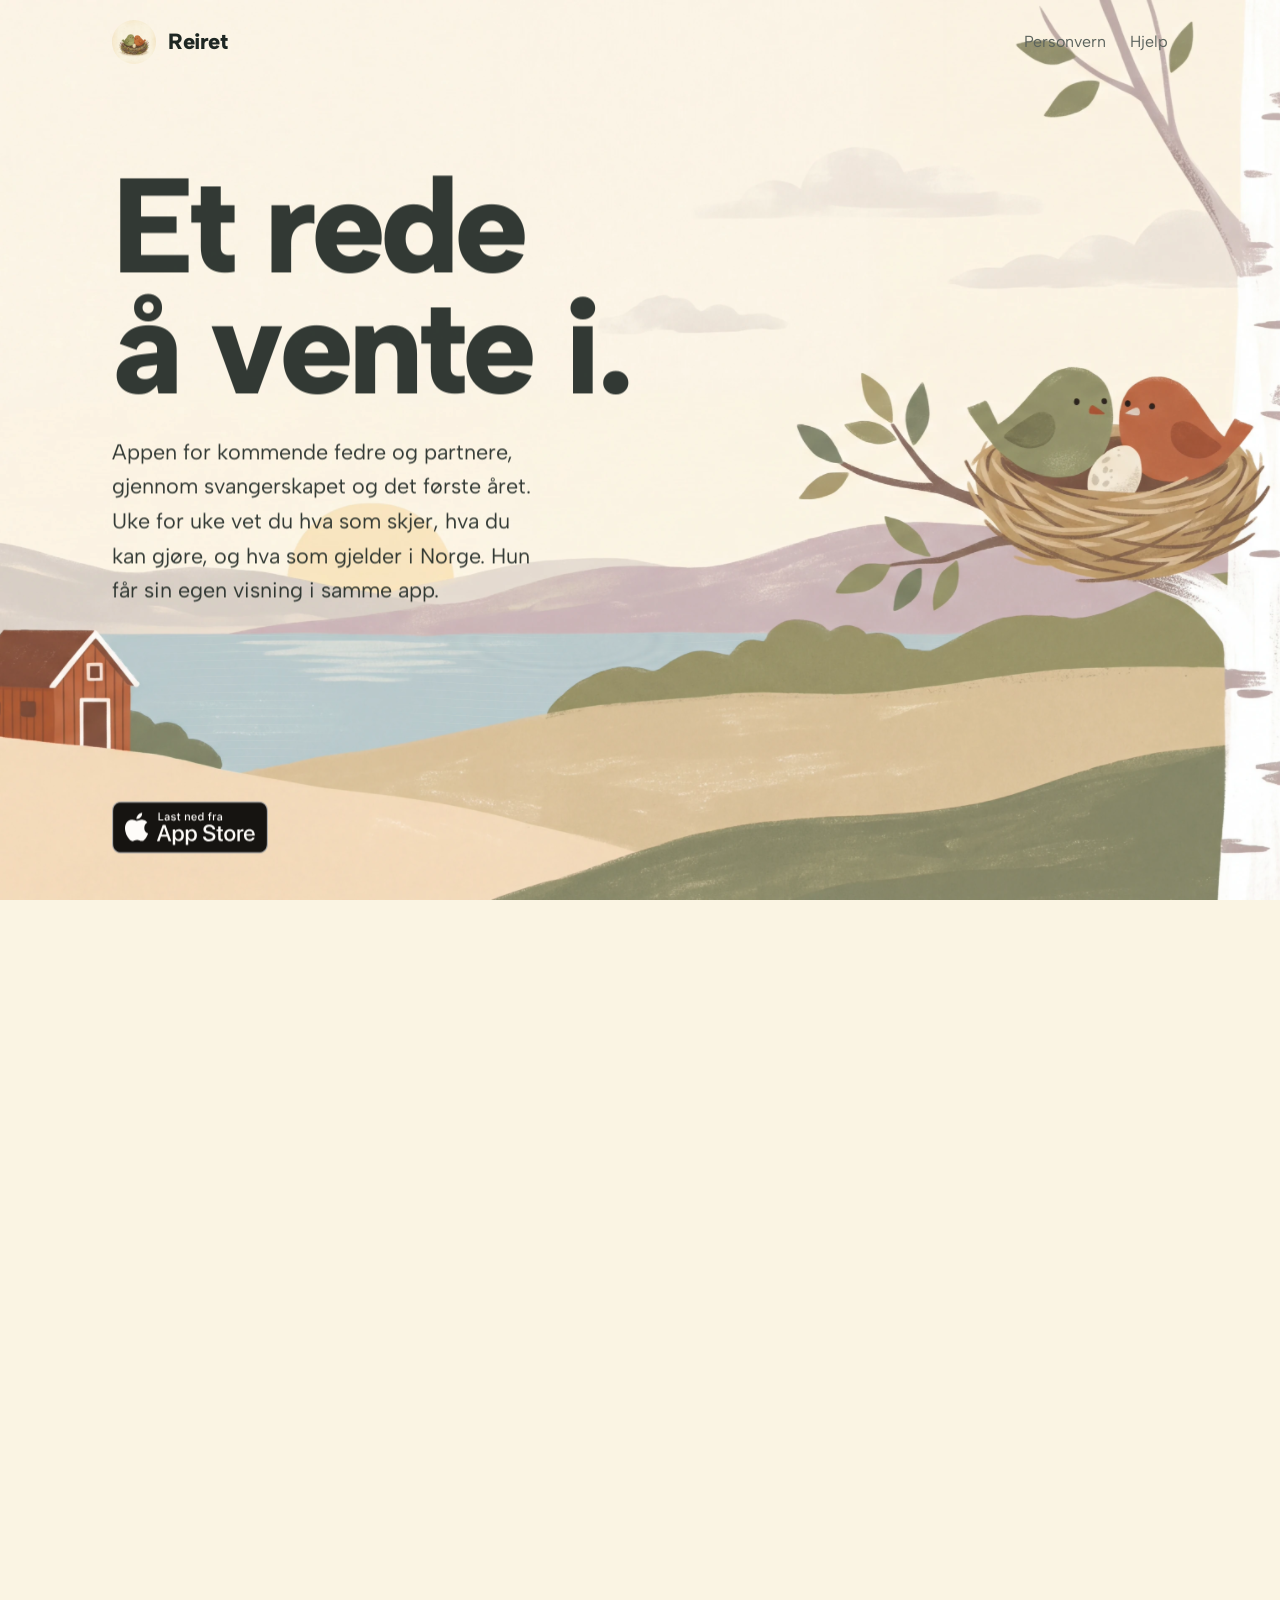
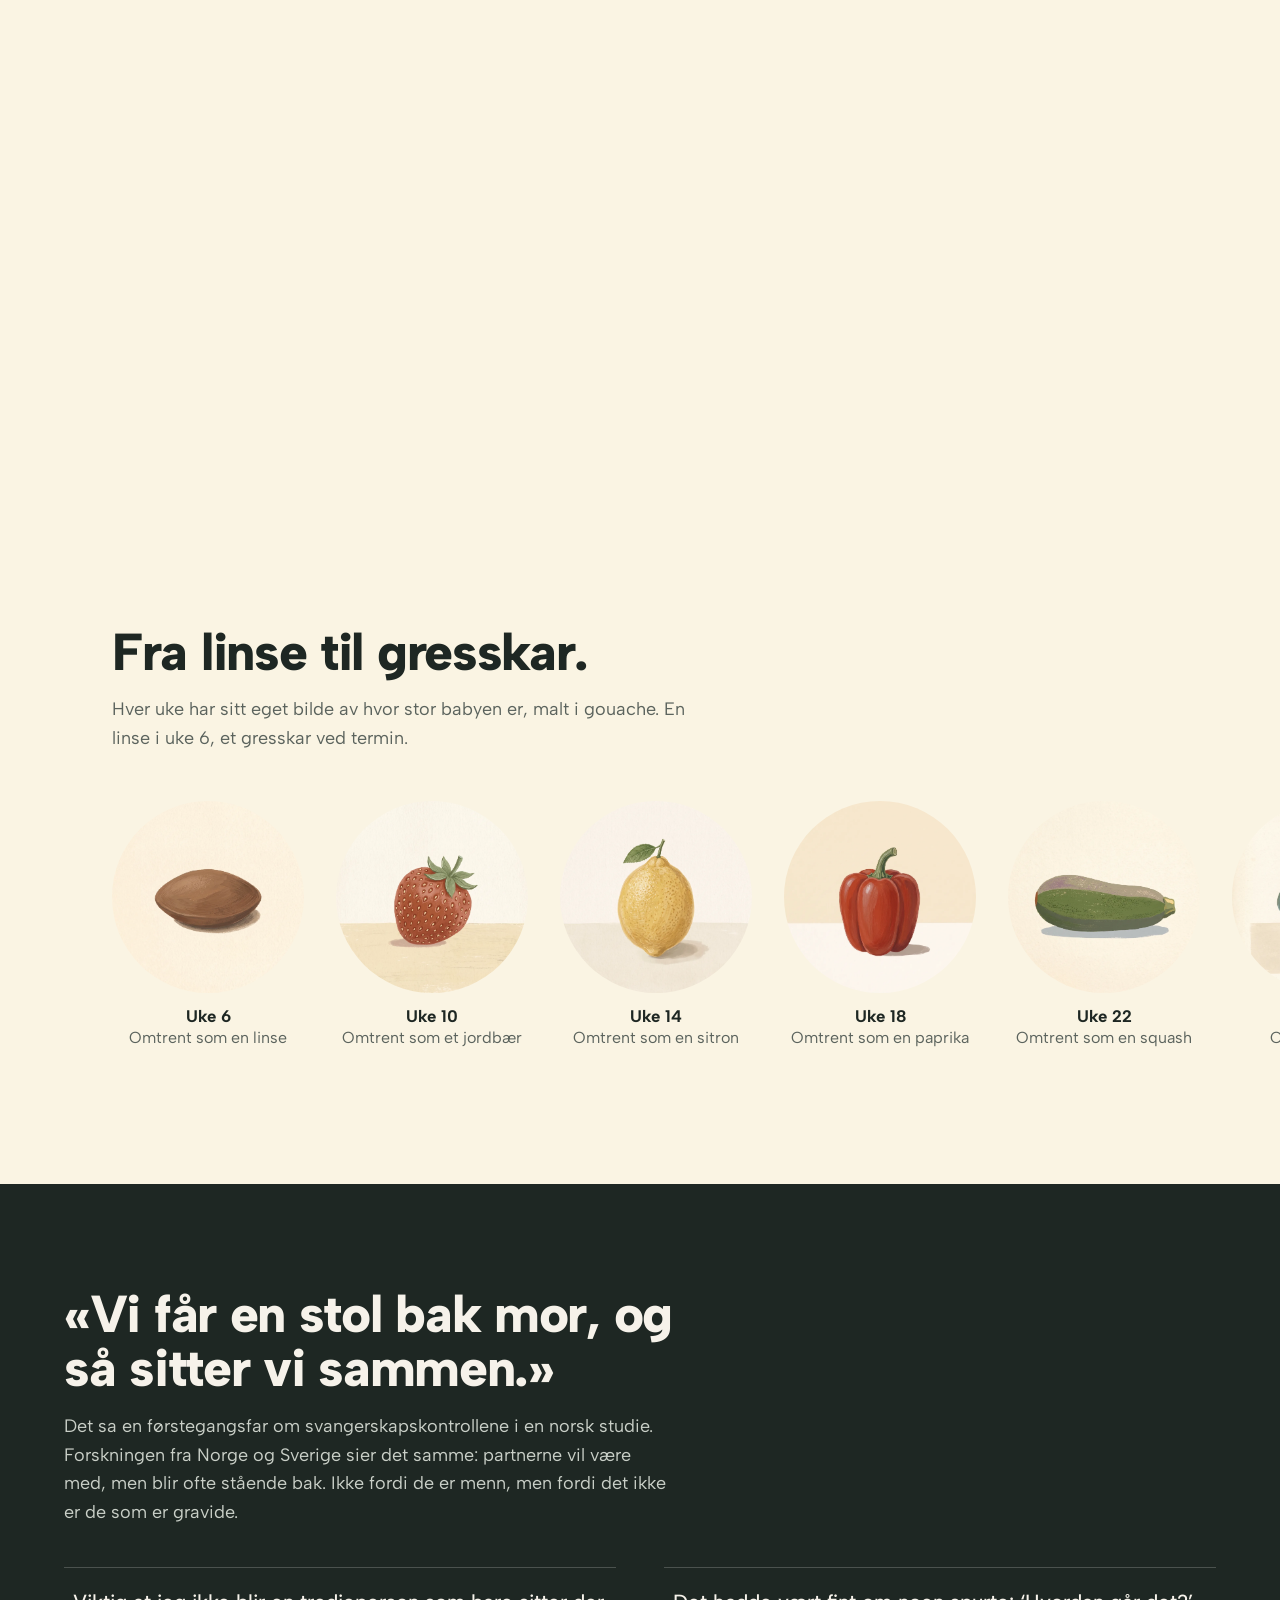
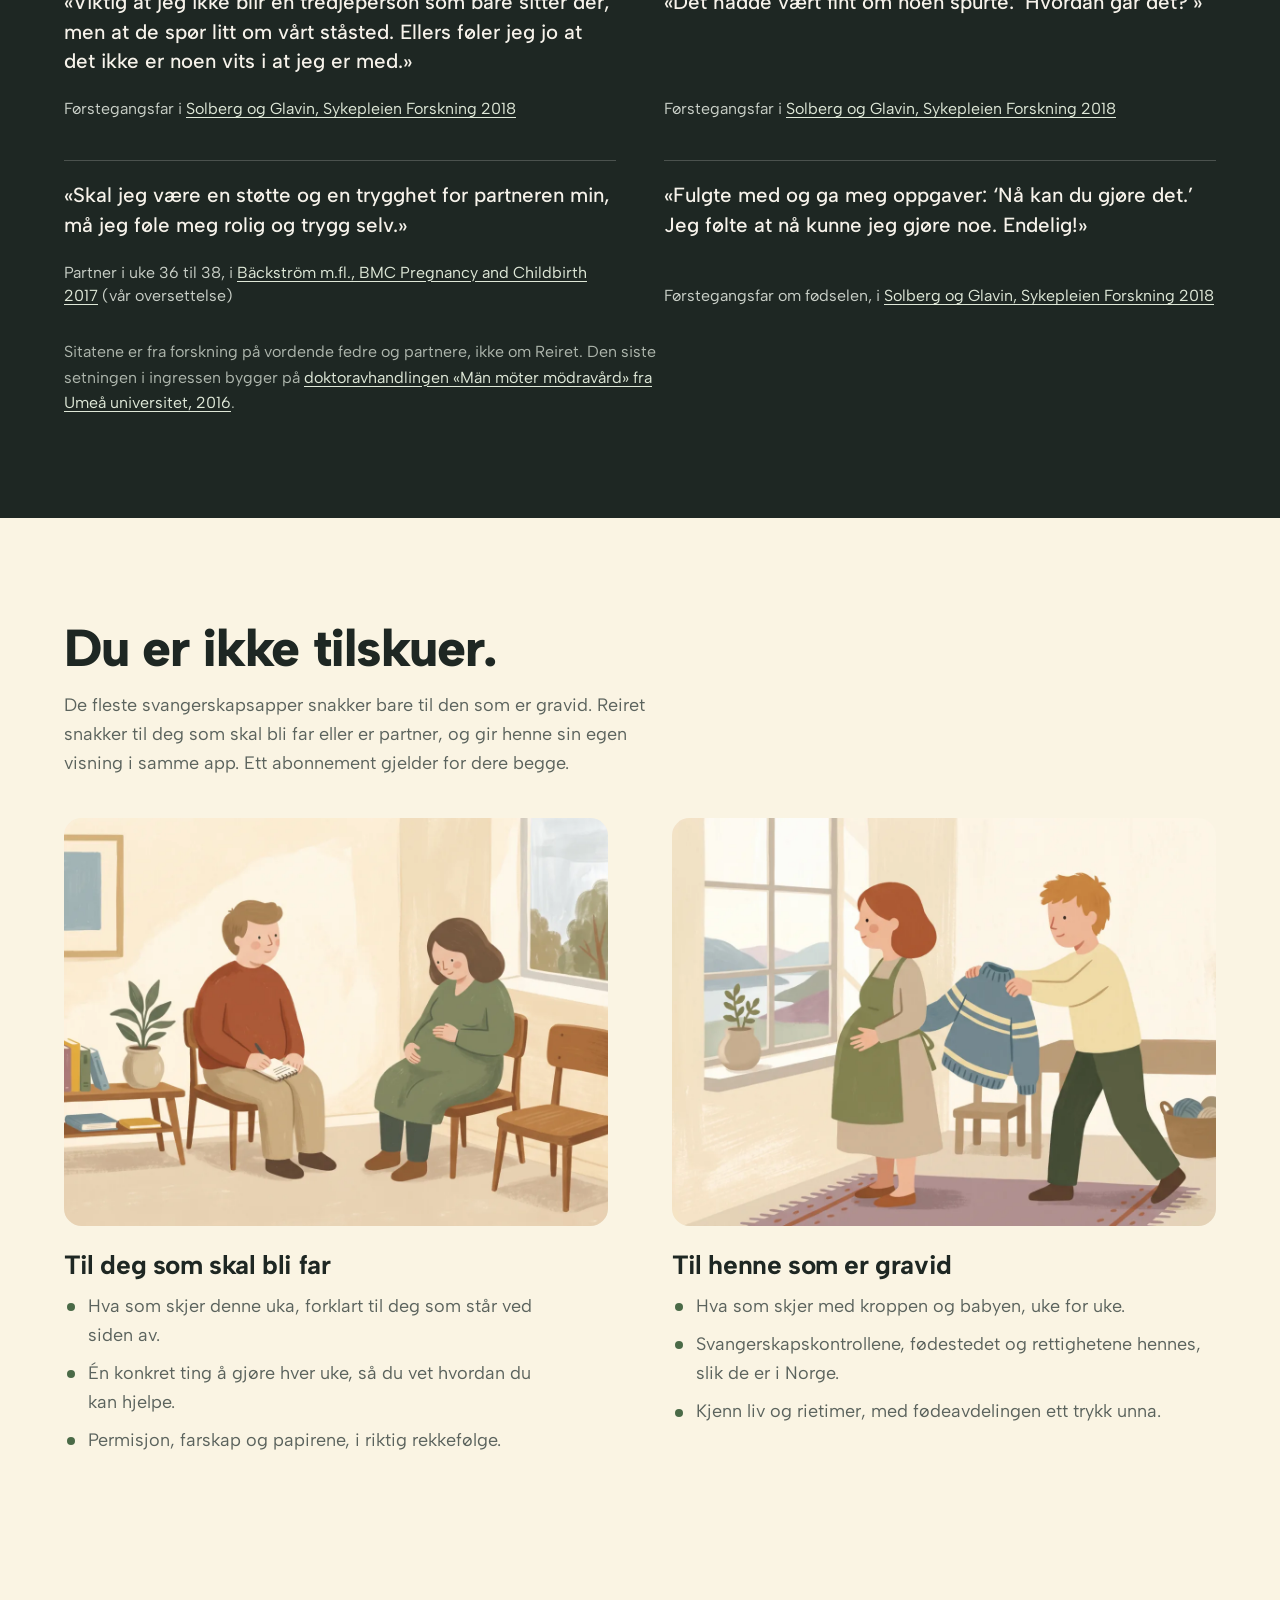
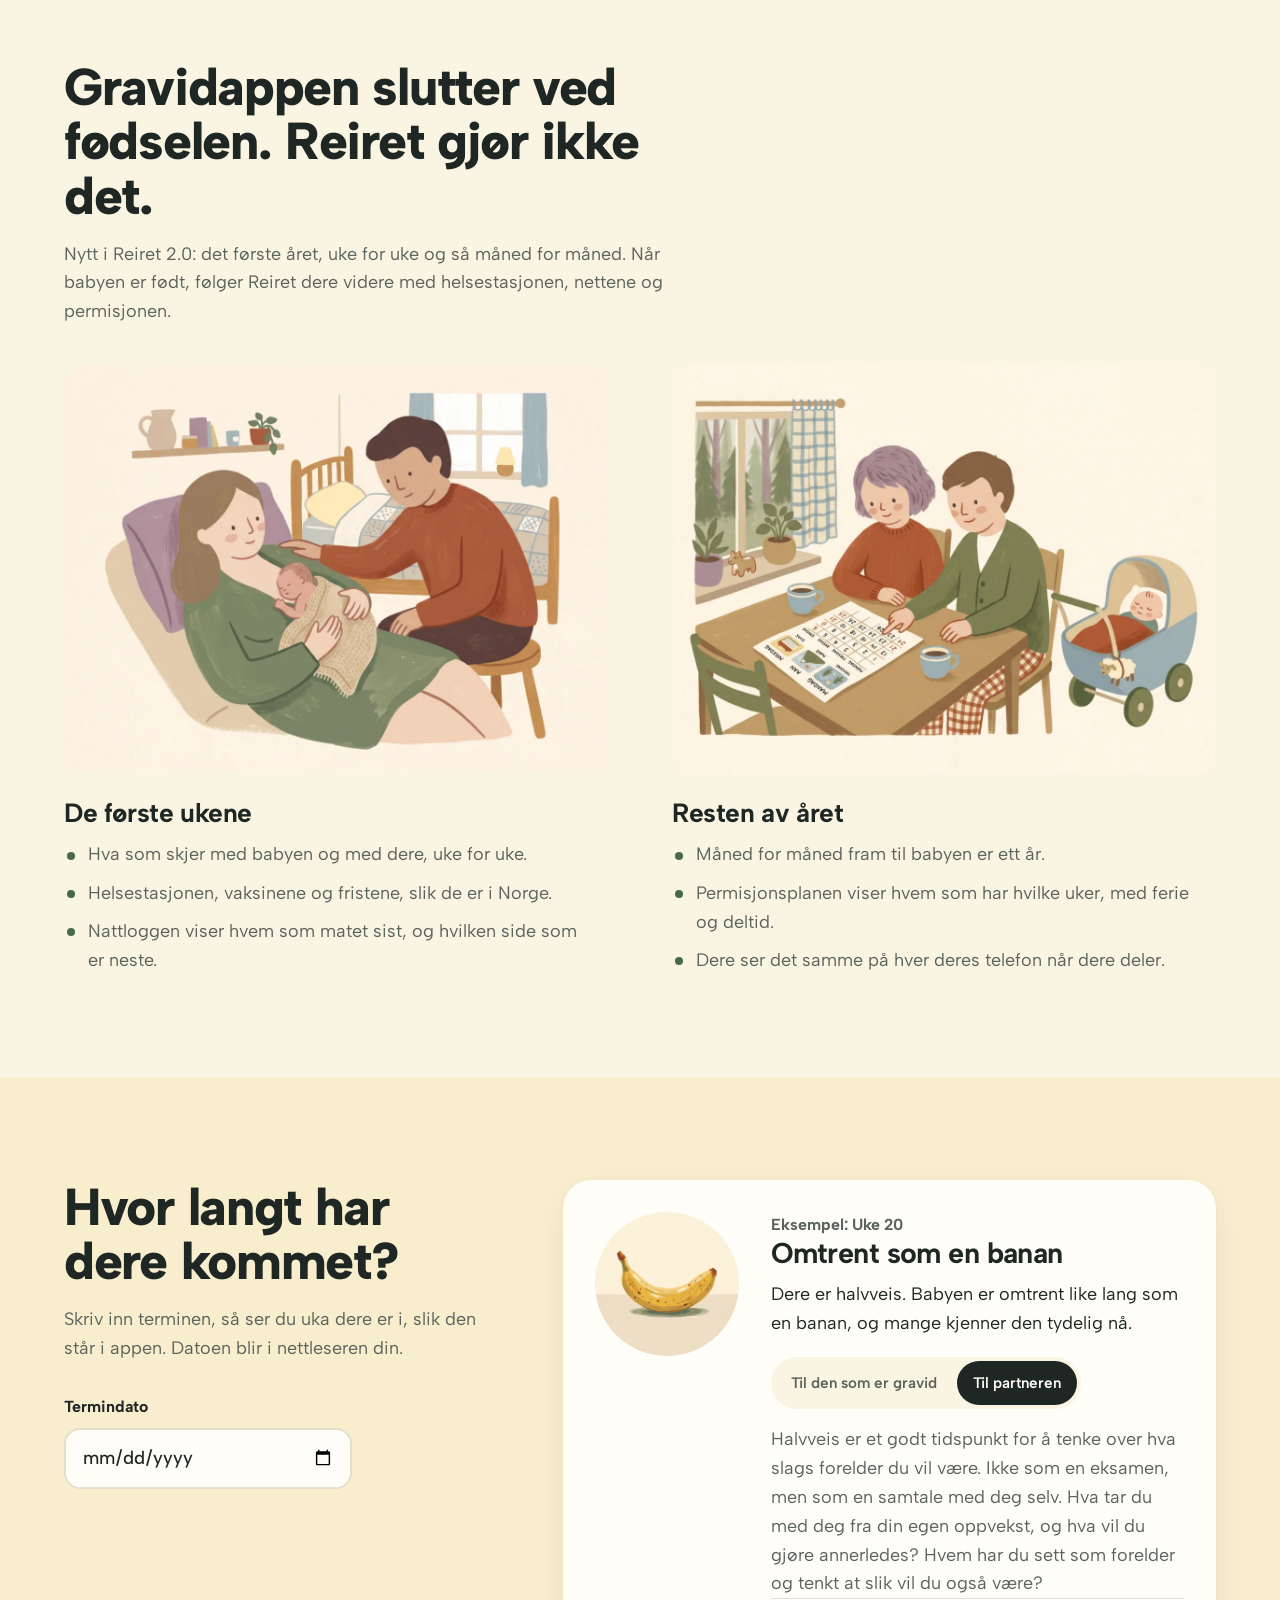
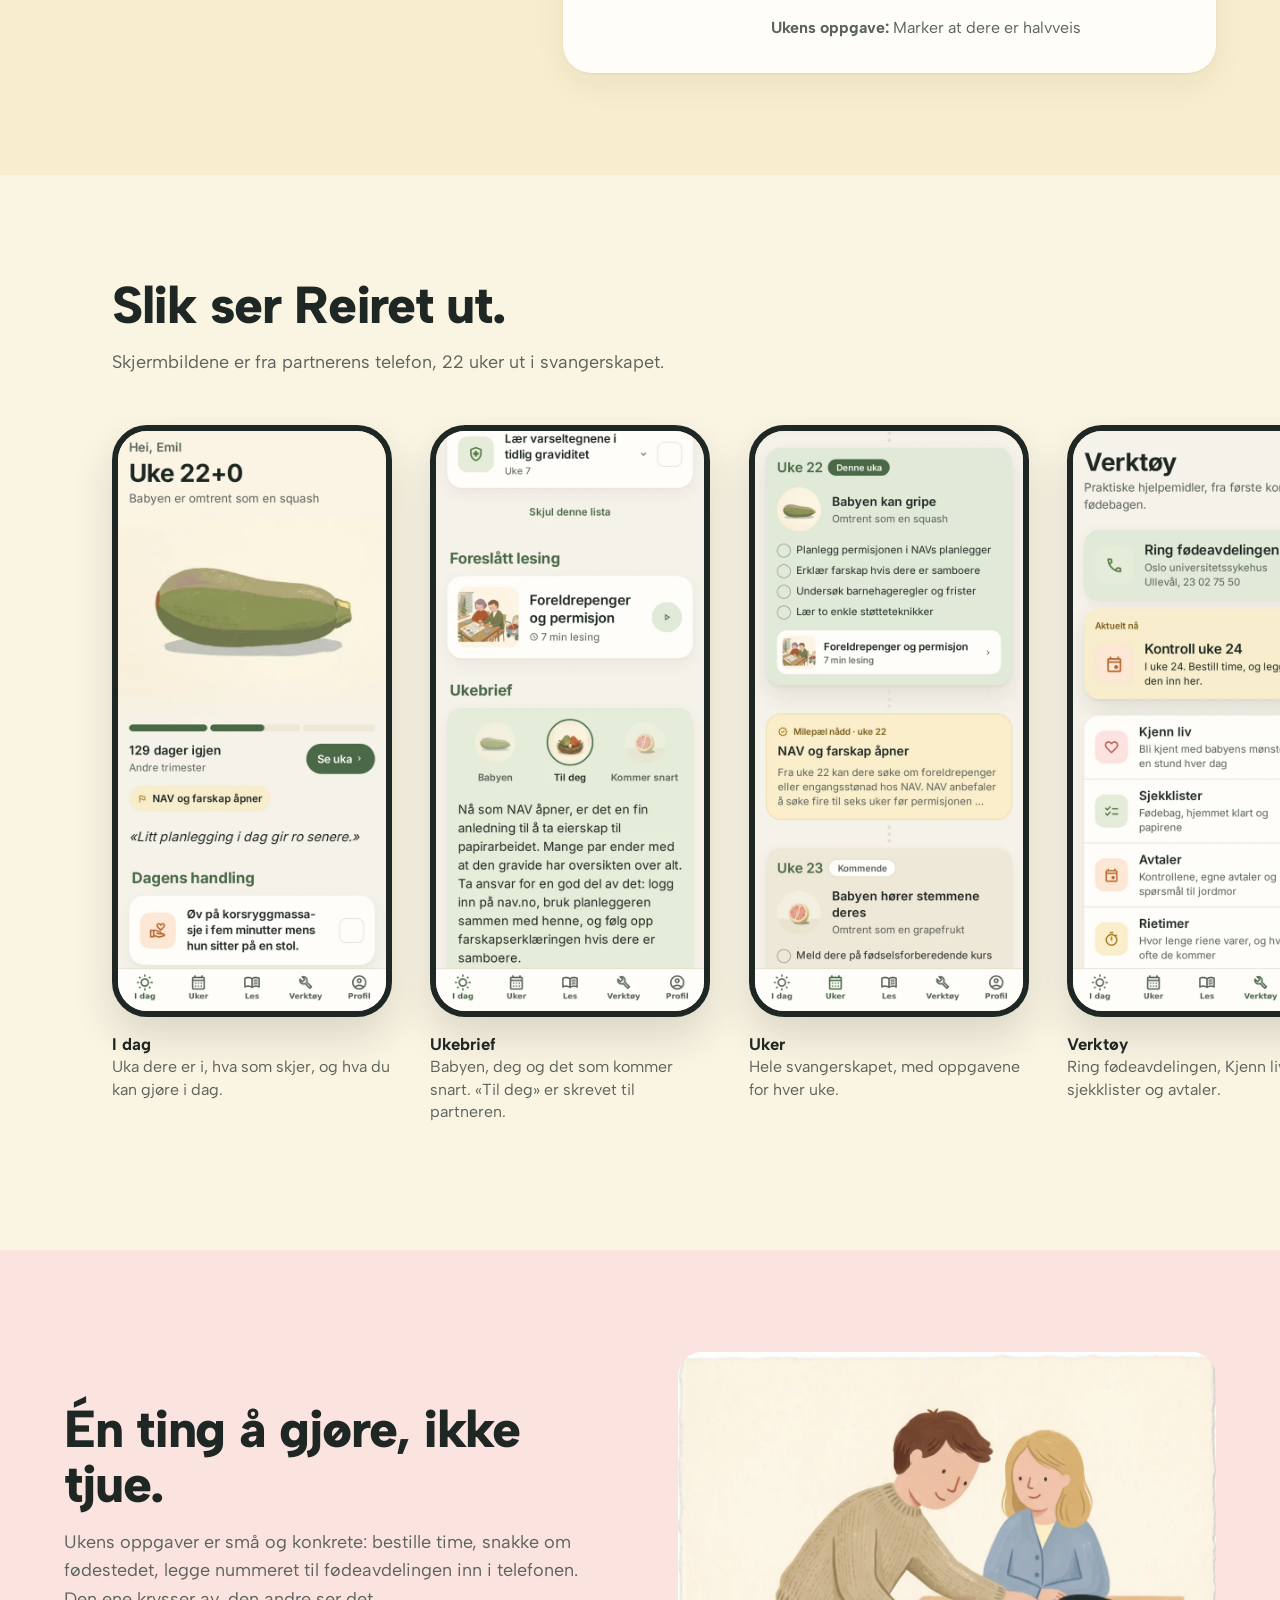
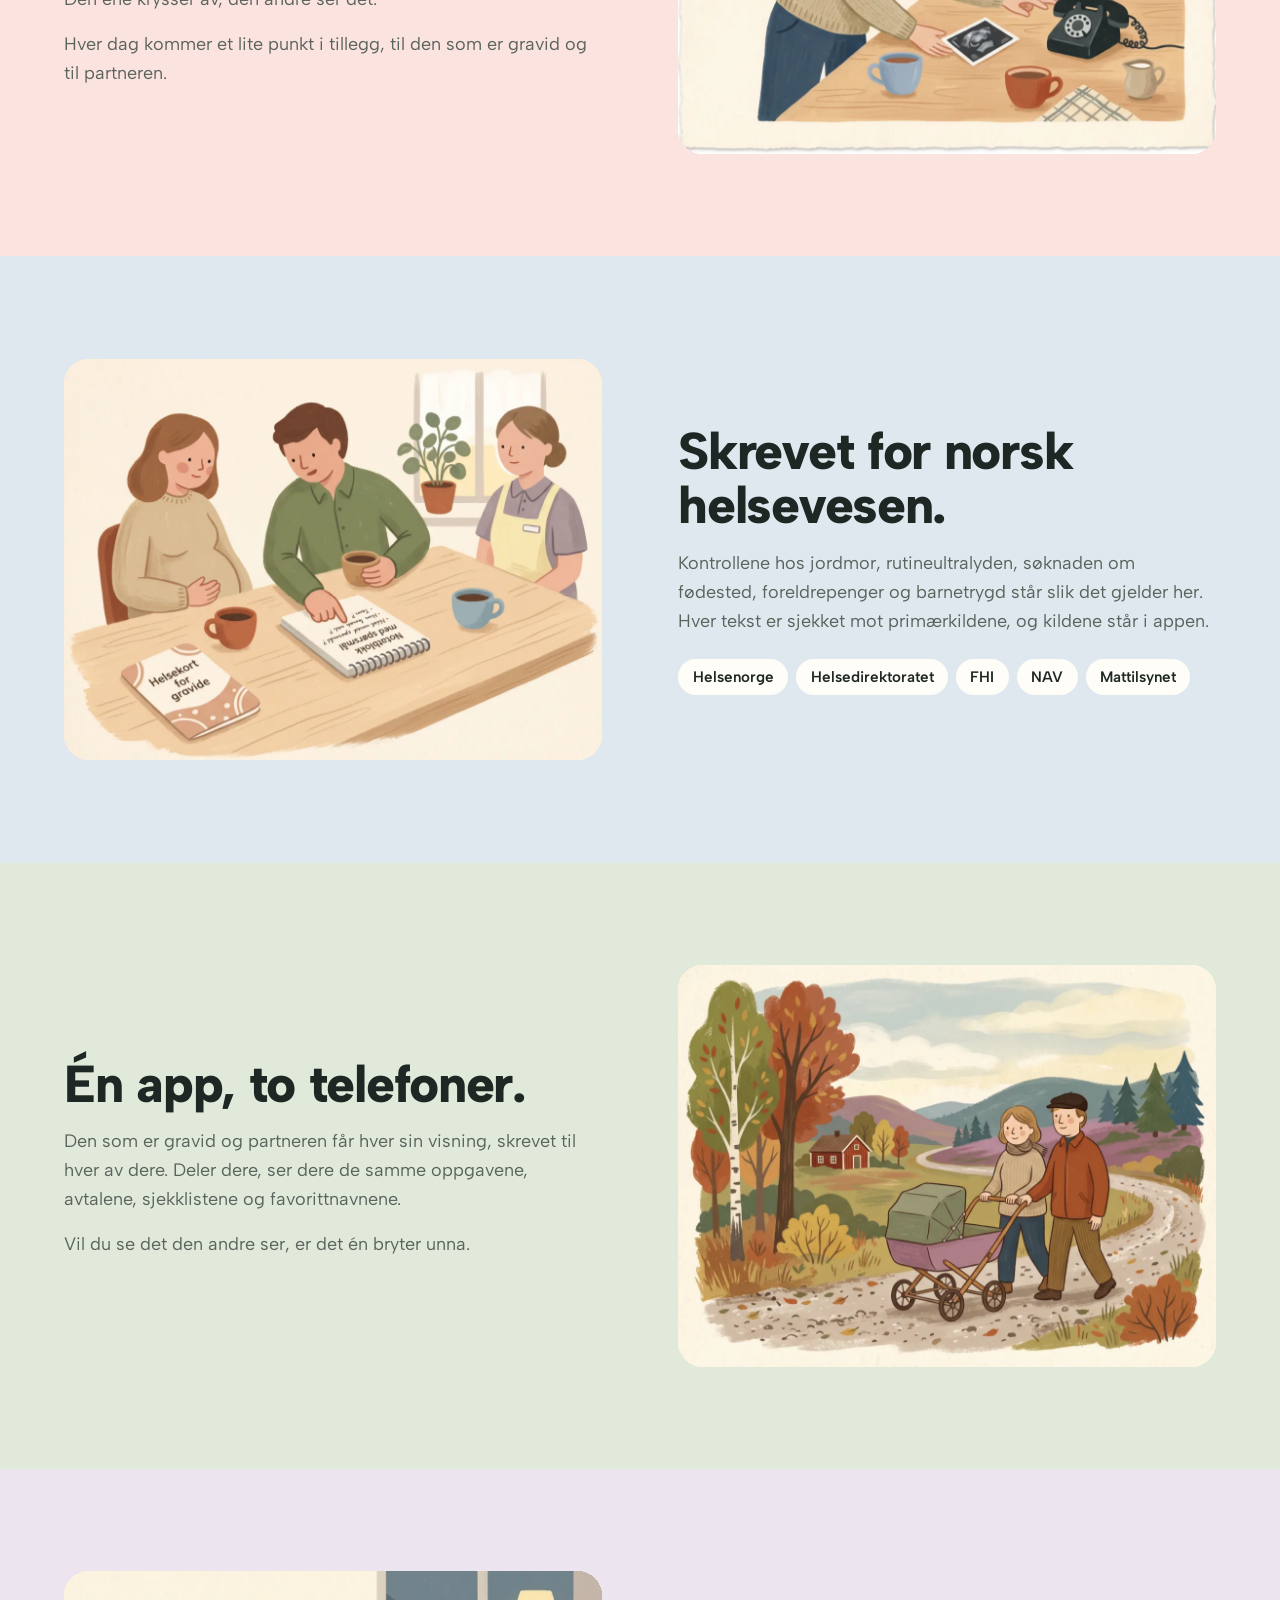
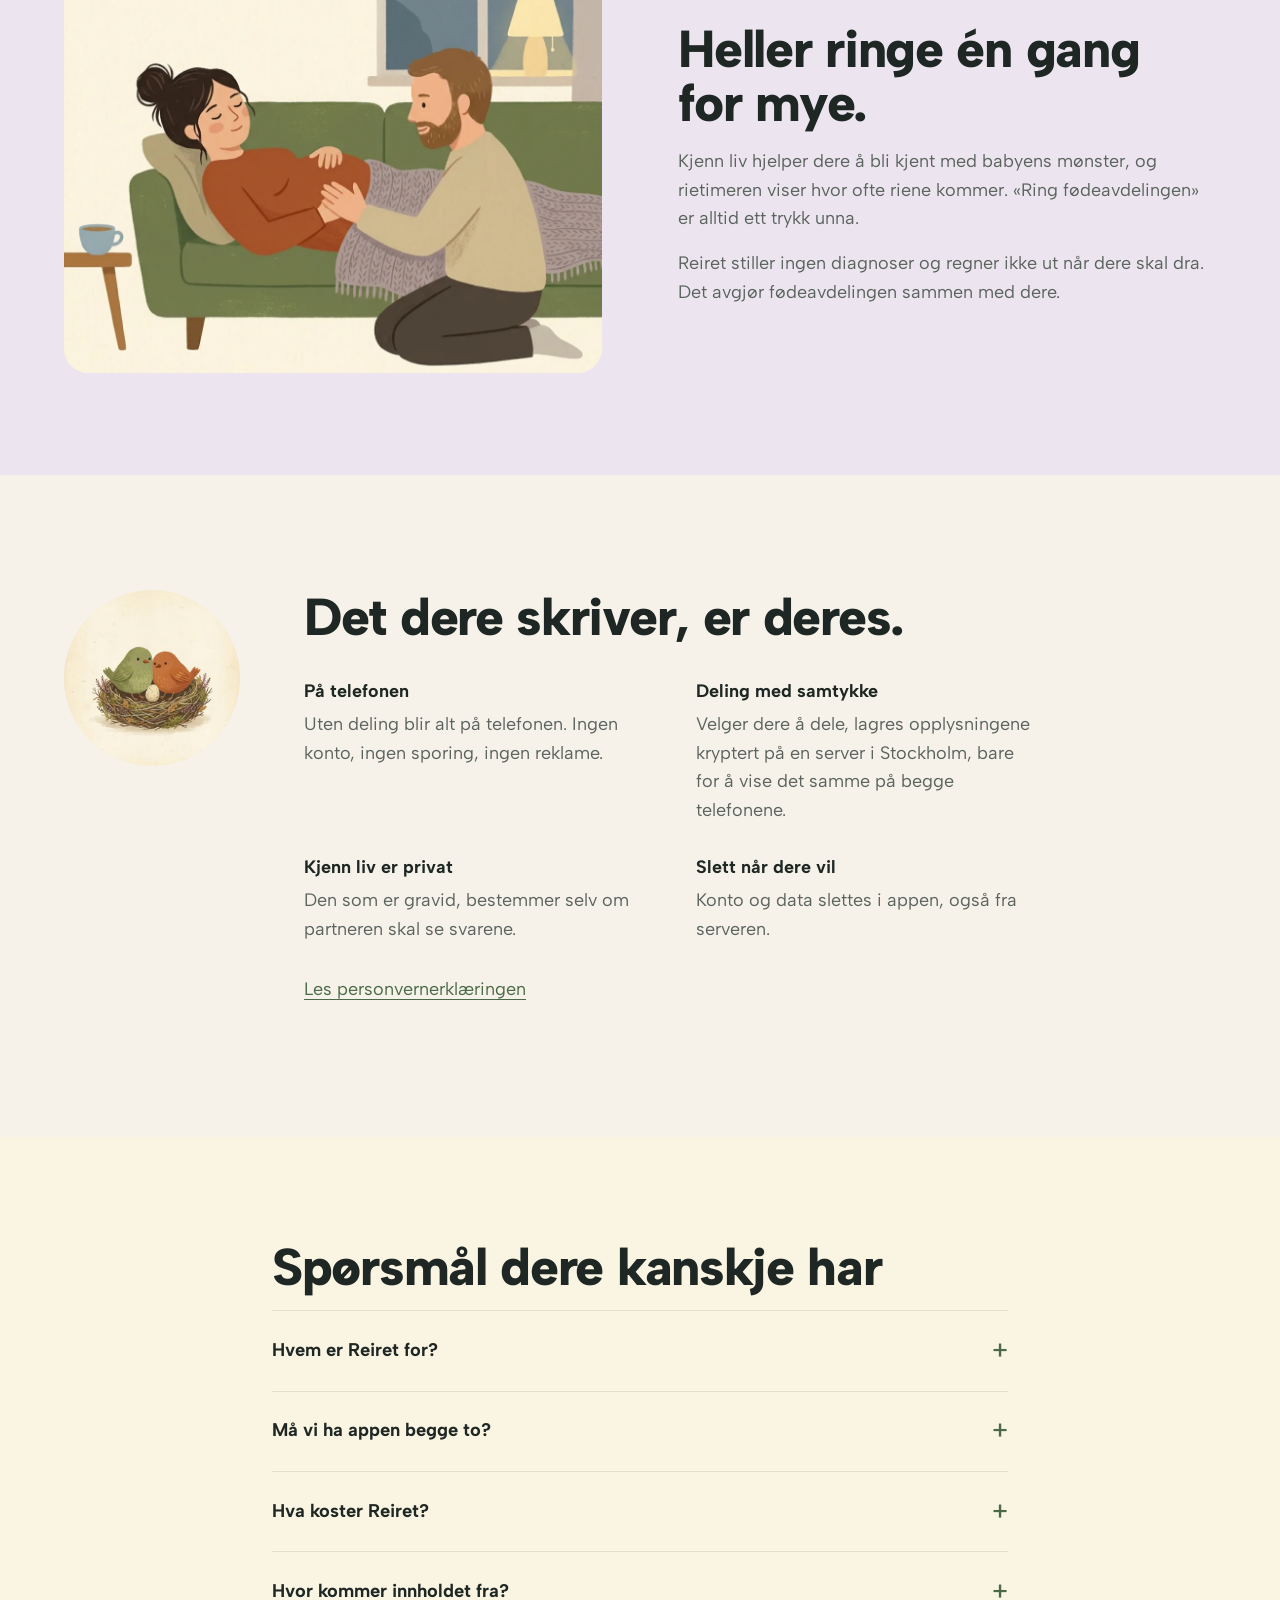
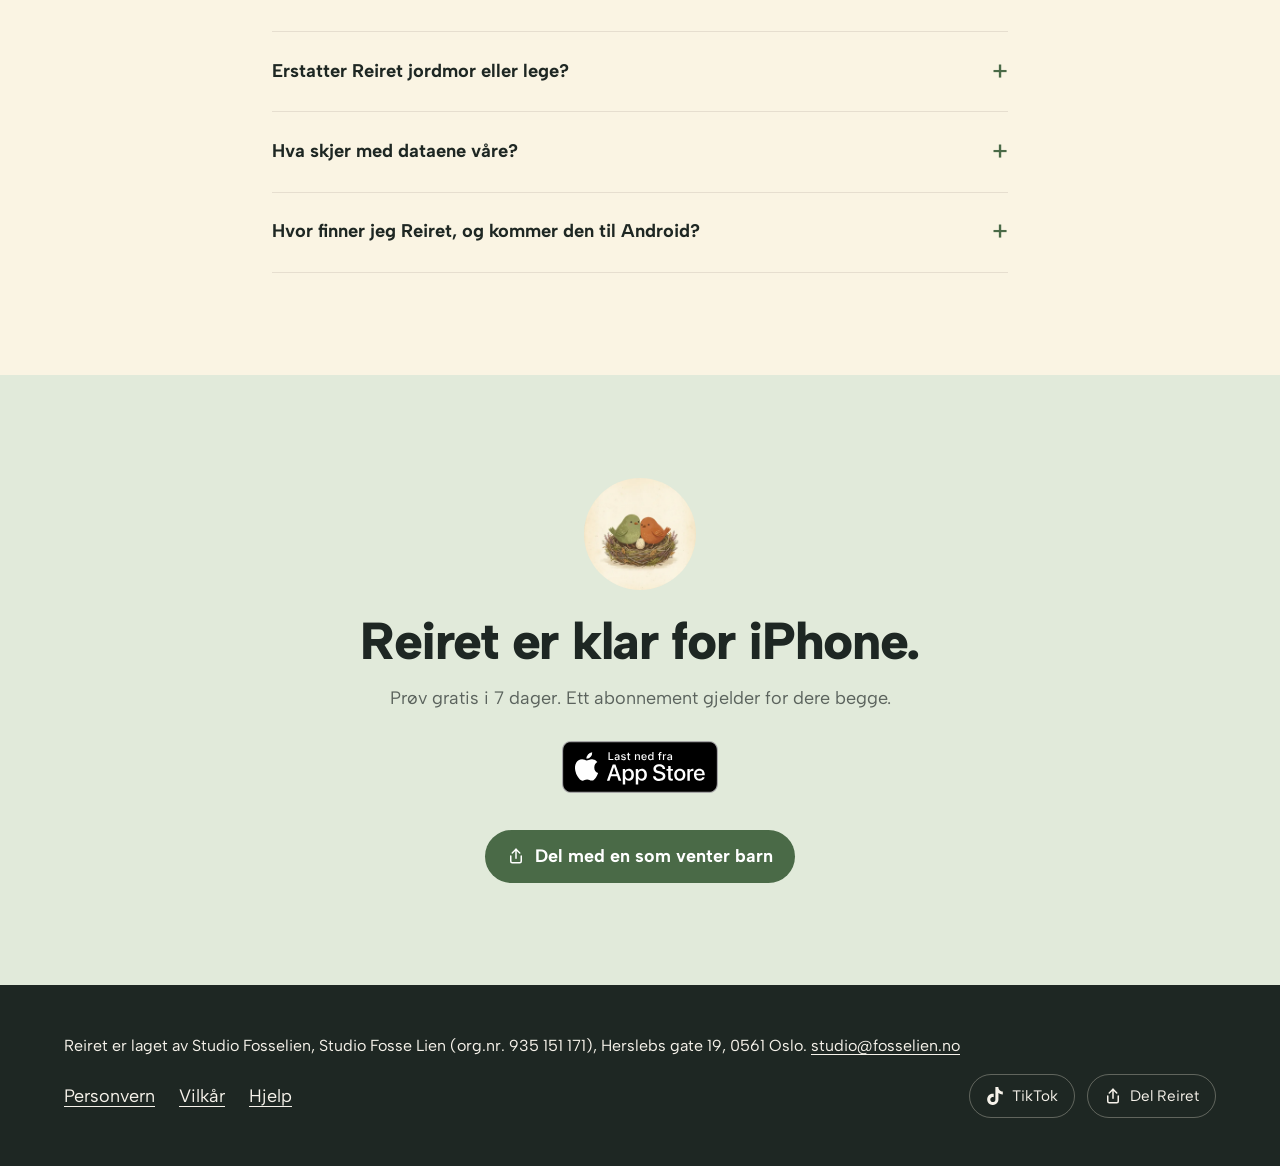
==== app/index.html @ bf26461d "Publiser nettsiden 2026-10-15" ====
<!doctype html>
<html lang="nb">
<head>
<meta charset="utf-8">
<meta name="viewport" content="width=device-width, initial-scale=1">
<meta http-equiv="Content-Security-Policy" content="default-src 'self'; script-src 'self'; style-src 'self' 'unsafe-inline'; img-src 'self' data:; font-src 'self'; connect-src 'self' https://sfxxnisneospalfijczz.supabase.co; object-src 'none'; base-uri 'none'; form-action 'none'">
<title>Last ned Reiret</title>
<meta name="description" content="Reiret i App Store og på Google Play.">
<meta name="theme-color" content="#faf4e3">
<meta name="apple-itunes-app" content="app-id=6817496337">
<link rel="canonical" href="https://reiretapp.no/app/">
<meta property="og:title" content="Last ned Reiret">
<meta property="og:description" content="Reiret i App Store og på Google Play.">
<meta property="og:image" content="https://reiretapp.no/bilder/deling.jpg">
<meta property="og:image:width" content="1200">
<meta property="og:image:height" content="630">
<meta property="og:locale" content="nb_NO">
<link rel="icon" href="/favicon.png">
<link rel="apple-touch-icon" href="/ikon.png">
<link rel="preload" href="/skrift/albert-sans-normal.woff2" as="font" type="font/woff2" crossorigin>
<link rel="stylesheet" href="/stil.css">
<script type="module" src="/del.js"></script>
<script type="module" src="/besok.js"></script>
</head>
<body>
<a class="hopp" href="#innhold">Hopp til innholdet</a>
<header class="topplinje">
  <a class="merke" href="/"><img src="/bilder/maskot.webp" alt="" width="44" height="44"><span>Reiret</span></a>
  <nav aria-label="Hovedmeny"><a href="/personvern/">Personvern</a><a href="/hjelp/">Hjelp</a></nav>
</header>
<main id="innhold">

  <article class="side">
    <h1>Last ned Reiret</h1>
    <p class="ingress">For kommende fedre og partnere, gjennom svangerskapet og det første året.</p>
    <p><a data-ios class="app-store" href="https://apps.apple.com/no/app/reiret/id6817496337"><img src="/bilder/app-store.svg" width="120" height="40" alt="Last ned fra App Store"></a></p>
    <p>Android-versjonen kommer snart på Google Play.</p>
    <p><a data-annet href="/">Les mer om Reiret</a></p>
  </article>
  <script type="module" src="/app.js"></script>
</main>
<footer>
  <div class="innhold">
    <p>Reiret er laget av Studio Fosselien, Studio Fosse Lien (org.nr. 935 151 171), Herslebs gate 19, 0561 Oslo. <a href="mailto:studio@fosselien.no">studio@fosselien.no</a></p>
    <nav aria-label="Bunnmeny"><a href="/personvern/">Personvern</a><a href="/vilkar/">Vilkår</a><a href="/hjelp/">Hjelp</a></nav>
    <div class="sosialt">
      <a href="https://www.tiktok.com/@studio.fosselien" rel="noopener" aria-label="Reiret på TikTok"><svg viewBox="0 0 24 24" width="18" height="18" aria-hidden="true" focusable="false"><path fill="currentColor" d="M12.525.02c1.31-.02 2.61-.01 3.91-.02.08 1.53.63 3.09 1.75 4.17 1.12 1.11 2.7 1.62 4.24 1.79v4.03c-1.44-.05-2.89-.35-4.2-.97-.57-.26-1.1-.59-1.62-.93-.01 2.92.01 5.84-.02 8.75-.08 1.4-.54 2.79-1.35 3.94-1.31 1.92-3.58 3.17-5.91 3.21-1.43.08-2.86-.31-4.08-1.03-2.02-1.19-3.44-3.37-3.65-5.71-.02-.5-.03-1-.01-1.49.18-1.9 1.12-3.72 2.58-4.96 1.66-1.44 3.98-2.13 6.15-1.72.02 1.48-.04 2.96-.04 4.44-.99-.32-2.15-.23-3.02.37-.63.41-1.11 1.04-1.36 1.75-.21.51-.15 1.07-.14 1.61.24 1.64 1.82 3.02 3.5 2.87 1.12-.01 2.19-.66 2.77-1.61.19-.33.4-.67.41-1.06.1-1.79.06-3.57.07-5.36.01-4.03-.01-8.05.02-12.07z"/></svg><span>TikTok</span></a>
      <button type="button" data-del hidden><svg viewBox="0 0 24 24" width="18" height="18" aria-hidden="true" focusable="false" fill="none" stroke="currentColor" stroke-width="2" stroke-linecap="round" stroke-linejoin="round"><path d="M12 3v12"/><path d="m7 8 5-5 5 5"/><path d="M5 12v7a2 2 0 0 0 2 2h10a2 2 0 0 0 2-2v-7"/></svg><span aria-live="polite">Del Reiret</span></button>
    </div>
  </div>
</footer>
</body>
</html>
---- stil.css ----
/* Reiret, nettsiden. Farger fra appens tokens (src/theme/tokens.ts). Bare lys utgave, som appen. */
@font-face {
  font-family: 'Albert Sans';
  src: url('/skrift/albert-sans-normal.woff2') format('woff2');
  font-weight: 400 800;
  font-style: normal;
  font-display: swap;
}
@font-face {
  font-family: 'Albert Sans';
  src: url('/skrift/albert-sans-italic.woff2') format('woff2');
  font-weight: 400 600;
  font-style: italic;
  font-display: swap;
}

:root {
  color-scheme: light;
  --papir: #faf4e3;
  --bakgrunn: #f6f2ea;
  --flate: #fffdf8;
  --strek: #e6decf;
  --tekst: #1e2723;
  --dempet: #5b635d;
  --mose: #4a6a47;
  --mose-lys: #e1eada;
  --nype: #fbe3df;
  --lyng: #ece5f0;
  --fjord: #dee8ee;
  --krem: #f8edcc;
  --smal: 38rem;
  --bred: 72rem;
  --kant: clamp(1.25rem, 4vw, 3rem);
}

* { box-sizing: border-box; }
html { -webkit-text-size-adjust: 100%; }
body {
  margin: 0;
  background: var(--papir);
  color: var(--tekst);
  font: 400 1.125rem/1.6 'Albert Sans', -apple-system, 'Segoe UI', sans-serif;
  font-feature-settings: 'ss01';
}
img { display: block; max-width: 100%; height: auto; }
a { color: var(--mose); text-underline-offset: 0.2em; }
a:hover { text-decoration-thickness: 2px; }
:focus-visible { outline: 3px solid var(--mose); outline-offset: 3px; border-radius: 4px; }

.hopp { position: absolute; left: -999px; }
.hopp:focus { left: var(--kant); top: 1rem; background: var(--flate); padding: 0.5rem 1rem; }

/* Topp */
.topplinje {
  display: flex; align-items: center; justify-content: space-between;
  max-width: var(--bred); margin: 0 auto; padding: 1.25rem var(--kant);
}
.merke { display: flex; align-items: center; gap: 0.75rem; text-decoration: none; color: var(--tekst); }
.merke img { width: 44px; height: 44px; border-radius: 50%; }
.merke span { font-weight: 800; font-size: 1.375rem; letter-spacing: -0.02em; }
.topplinje nav { display: flex; gap: 1.5rem; font-size: 1rem; }
.topplinje nav a { color: var(--dempet); text-decoration: none; }
.topplinje nav a:hover { color: var(--tekst); }

/* Hovedbildet: maleriet over hele skjermen, tittelen i himmelen. helt.js gjør fjorden levende
   og dykker inn i redet når du ruller. Uten skriptet, eller med redusert bevegelse, står det stille. */
.forside .topplinje { position: absolute; z-index: 3; top: 0; left: 0; right: 0; }
.helt { position: relative; height: 100vh; height: 100svh; min-height: 34rem; }
.levende .helt { height: 230vh; }
/* Med mus og styreflate (PC) går dykket over 3,5 skjermhøyder, ikke 1,3. Et musehjul tar omtrent
   100 px per hakk, og et sveip på styreflaten mye mer. På 230vh (02.10) og 300vh (04.10) syntes
   Jonathan fortsatt at det gikk for fort på laptopen. helt.js gjør også etterfølgingen roligere her. */
@media (hover: hover) and (pointer: fine) { .levende .helt { height: 450vh; } }
/* Ukene glir opp over maleriet mens det løses opp i papir, så det aldri står en tom skjerm. */
.levende .uker { margin-top: -35vh; }
.scene { position: relative; height: 100%; overflow: hidden; background: var(--papir); }
.levende .scene { position: sticky; top: 0; height: 100vh; min-height: 34rem; }
.scene picture, .maleri, .scene canvas, .dis { position: absolute; inset: 0; width: 100%; height: 100%; }
.maleri { max-width: none; object-fit: cover; object-position: 80% 50%; transform-origin: 0 0; }
.scene canvas { opacity: 0; transition: opacity 300ms ease-out; }
.scene canvas.klar { opacity: 1; }
.dis { background: var(--papir); opacity: 0; pointer-events: none; }
.helt .tekst {
  position: absolute; z-index: 2; top: clamp(6.5rem, 19vh, 12rem); left: 0; right: 0;
  max-width: var(--bred); margin: 0 auto; padding: 0 var(--kant); pointer-events: none;
}
.helt .tekst > * { pointer-events: auto; }
.helt h1 {
  font-size: clamp(3.6rem, 10.5vw, 9.5rem); line-height: 0.9; letter-spacing: -0.045em;
  font-weight: 800; margin: 0 0 clamp(1.25rem, 3vh, 2rem);
}
.helt h1 .linje { display: block; }
.helt h1 .ord { display: inline-block; white-space: nowrap; }
.helt h1 .ord > span { display: inline-block; }
.helt .ingress { color: var(--tekst); max-width: 27rem; text-wrap: pretty; margin: 0; }
/* App Store-merket står nederst, over åsene. Løftet over Safaris verktøylinje på iPhone. */
.helt .hent {
  position: absolute; z-index: 2; left: max(var(--kant), calc((100% - var(--bred)) / 2 + var(--kant)));
  bottom: 2rem; bottom: calc(2rem + 100lvh - 100svh); margin: 0;
}
/* Apples merke: minst 40 punkter høyt og med luft rundt, uendret ellers (Apples retningslinjer). */
.app-store { display: inline-block; line-height: 0; border-radius: 0.75rem; }
.app-store img { display: block; width: auto; height: 3.25rem; }
.app-store:focus-visible { outline: 3px solid var(--mose); outline-offset: 4px; }

.ingress { font-size: clamp(1.15rem, 1.8vw, 1.35rem); color: var(--dempet); max-width: 30rem; margin: 0 0 2rem; }

/* Ukestripa: fruktene i gouache, fra uke 6 til 38. */
.uker { position: relative; z-index: 1; padding: clamp(3rem, 7vw, 6rem) 0; }
.uker .hode { max-width: var(--bred); margin: 0 auto 2.5rem; padding: 0 var(--kant); }
.uker h2, .del h2, .loefte h2 {
  font-size: clamp(2rem, 4.2vw, 3.25rem); line-height: 1.05; letter-spacing: -0.025em;
  font-weight: 800; margin: 0 0 1rem;
}
.uker .hode p { color: var(--dempet); max-width: var(--smal); margin: 0; }
.stripe {
  display: flex; gap: clamp(1rem, 2.5vw, 2rem); overflow-x: auto; scroll-snap-type: x mandatory;
  /* Starter på linje med innholdet over, og kan rulles helt ut til kanten. */
  padding: 0.5rem max(var(--kant), calc((100vw - var(--bred)) / 2 + var(--kant))) 1.5rem;
  scroll-padding-inline: max(var(--kant), calc((100vw - var(--bred)) / 2 + var(--kant)));
  scrollbar-width: none;
}
.stripe::-webkit-scrollbar { display: none; }
.stripe figure { margin: 0; flex: 0 0 auto; width: clamp(9rem, 17vw, 12rem); scroll-snap-align: start; text-align: center; }
.stripe img { width: 100%; aspect-ratio: 1; border-radius: 50%; background: var(--papir); }
.stripe figcaption { margin-top: 0.75rem; font-size: 1rem; color: var(--dempet); line-height: 1.35; }
.stripe figcaption b { display: block; color: var(--tekst); font-size: 1.05rem; }

/* Laget for to: hvem appen er for, med en illustrasjon hver. Uten kortramme og skygge:
   bildet og lista står rett på papiret, og luften skiller de to. */
.for { padding: clamp(4rem, 8vw, 7rem) var(--kant); }
.for .innhold, .prov .innhold, .telefoner .innhold, .stemmer .innhold, .sporsmal .innhold { max-width: var(--bred); margin: 0 auto; }
.for .hode { max-width: var(--smal); margin-bottom: 2.5rem; }
.for h2, .prov h2, .telefoner h2, .stemmer h2, .sporsmal h2, .slutt h2 {
  font-size: clamp(2rem, 4.2vw, 3.25rem); line-height: 1.05; letter-spacing: -0.025em; font-weight: 800; margin: 0 0 1rem;
}
.for .hode p, .prov p, .telefoner .hode p { color: var(--dempet); margin: 0; }
.to { display: grid; grid-template-columns: repeat(2, minmax(0, 1fr)); gap: clamp(2.5rem, 5vw, 4rem); }
.to img { width: 100%; aspect-ratio: 4 / 3; object-fit: cover; border-radius: 1.1rem; margin-bottom: 1.5rem; }
.to h3 { font-size: clamp(1.35rem, 2.2vw, 1.65rem); letter-spacing: -0.015em; line-height: 1.15; margin: 0 0 0.75rem; }
.to ul { margin: 0; padding: 0; list-style: none; display: grid; gap: 0.6rem; }
.to li { color: var(--dempet); padding-left: 1.5rem; position: relative; text-wrap: pretty; }
.to li::before { content: ''; position: absolute; left: 0.2rem; top: 0.62em; width: 0.5rem; height: 0.5rem; border-radius: 50%; background: var(--mose); }

/* Hvor langt har dere kommet: termin inn, uka ut, regnet i nettleseren. */
.prov { background: var(--krem); padding: clamp(4rem, 8vw, 7rem) var(--kant); }
.prov .innhold { display: grid; grid-template-columns: minmax(0, 0.8fr) minmax(0, 1.2fr); gap: clamp(2rem, 5vw, 4.5rem); align-items: start; }
.termin { display: grid; gap: 0.5rem; margin-top: 2rem; font-weight: 700; font-size: 1rem; max-width: 18rem; }
.termin input {
  font: inherit; font-weight: 500; font-size: 1.15rem; color: var(--tekst); background: var(--flate);
  border: 2px solid var(--strek); border-radius: 1rem; padding: 0.8rem 1rem; min-height: 3.25rem;
}
.termin input:focus-visible { border-color: var(--mose); outline: none; box-shadow: 0 0 0 3px rgb(74 106 71 / 0.25); }
.prov .feil { color: #9a3b26; font-size: 1rem; margin-top: 0.75rem; }
.ukekort { background: var(--flate); border-radius: 1.75rem; padding: clamp(1.25rem, 3vw, 2rem); display: grid; grid-template-columns: 9rem minmax(0, 1fr); gap: clamp(1rem, 3vw, 2rem); box-shadow: 0 1px 2px rgb(30 39 35 / 0.06), 0 12px 32px rgb(30 39 35 / 0.06); }
.ukekort img { width: 9rem; height: 9rem; border-radius: 50%; background: var(--papir); }
.uketall { font-weight: 700; color: var(--mose); margin: 0 0 0.25rem; font-size: 1rem; }
.ukekort h3 { font-size: clamp(1.4rem, 2.4vw, 1.8rem); letter-spacing: -0.02em; line-height: 1.15; margin: 0 0 0.6rem; }
.ukekort .kort { color: var(--tekst); margin: 0 0 1.25rem; }
.velger { display: inline-flex; background: var(--papir); border-radius: 999px; padding: 0.25rem; gap: 0.25rem; margin-bottom: 1rem; flex-wrap: wrap; }
.velger button { font: inherit; font-size: 0.95rem; font-weight: 600; color: var(--dempet); background: none; border: 0; border-radius: 999px; padding: 0.55rem 1rem; min-height: 2.75rem; cursor: pointer; }
.velger button[aria-pressed='true'] { background: var(--tekst); color: var(--flate); }
.rolletekst { color: var(--dempet); margin: 0 0 1rem; }
.oppgave { margin: 0; padding-top: 1rem; border-top: 1px solid var(--strek); font-size: 1rem; }

/* Slik ser appen ut: telefonene side om side, rullbare på mobil. */
.telefoner { padding: clamp(4rem, 8vw, 7rem) 0; }
.telefoner .hode { max-width: var(--bred); margin: 0 auto 2.5rem; padding: 0 var(--kant); }
.telefoner .rad {
  display: flex; gap: clamp(1.25rem, 3vw, 2.5rem); overflow-x: auto; scroll-snap-type: x mandatory; scrollbar-width: none;
  padding: 0.5rem max(var(--kant), calc((100vw - var(--bred)) / 2 + var(--kant))) 1.5rem;
  scroll-padding-inline: max(var(--kant), calc((100vw - var(--bred)) / 2 + var(--kant)));
}
.telefoner .rad::-webkit-scrollbar { display: none; }
.telefoner figure { margin: 0; flex: 0 0 auto; width: clamp(14rem, 22vw, 17.5rem); scroll-snap-align: start; }
.telefoner img { width: 100%; border-radius: 2.2rem; border: 6px solid var(--tekst); background: var(--tekst); box-shadow: 0 20px 40px rgb(30 39 35 / 0.14); }
.telefoner figcaption { margin-top: 1rem; color: var(--dempet); font-size: 1rem; line-height: 1.4; }
.telefoner figcaption b { display: block; color: var(--tekst); font-size: 1.05rem; }

/* Stemmene: hva vordende fedre og par sier i forskningen, med kilde. Sitatene står flatt
   med en tynn strek over, ikke som like kort i et rutenett. */
.stemmer { background: var(--tekst); color: var(--bakgrunn); padding: clamp(4rem, 8vw, 7rem) var(--kant); }
.stemmer .hode { max-width: var(--smal); margin-bottom: 2.5rem; }
.stemmer .hode p { color: #c9cfc7; margin: 0; }
.sitater { display: grid; grid-template-columns: repeat(2, minmax(0, 1fr)); gap: 2.5rem clamp(1.5rem, 4vw, 3rem); margin: 0; }
.sitater figure { margin: 0; padding-top: 1.25rem; border-top: 1px solid rgb(255 253 248 / 0.2); display: flex; flex-direction: column; justify-content: space-between; gap: 1.25rem; }
.sitater blockquote { margin: 0; font-size: clamp(1.15rem, 1.6vw, 1.3rem); line-height: 1.45; font-weight: 500; }
.sitater figcaption { font-size: 1rem; color: #c9cfc7; line-height: 1.45; }
.sitater a { color: #dfe8d8; }
.stemmer .merknad a { color: #dfe8d8; }
.stemmer .merknad { color: #aeb6ad; font-size: 1rem; margin: 2rem 0 0; max-width: var(--smal); }

/* Spørsmål */
.sporsmal { padding: clamp(4rem, 8vw, 7rem) var(--kant); }
.sporsmal .innhold { max-width: 46rem; }
.sporsmal details { border-top: 1px solid var(--strek); padding: 1.1rem 0; }
.sporsmal details:last-of-type { border-bottom: 1px solid var(--strek); }
.sporsmal summary { font-weight: 700; cursor: pointer; font-size: 1.15rem; min-height: 2.75rem; display: flex; align-items: center; justify-content: space-between; gap: 1rem; list-style: none; }
.sporsmal summary::-webkit-details-marker { display: none; }
.sporsmal summary::after { content: '+'; font-weight: 500; font-size: 1.6rem; line-height: 1; color: var(--mose); flex: none; }
.sporsmal details[open] summary::after { content: '−'; }
.sporsmal details p { margin: 0.5rem 0 0; color: var(--dempet); }

/* Avslutningen */
.slutt { background: var(--mose-lys); padding: clamp(4rem, 8vw, 6.5rem) var(--kant); text-align: center; }
.slutt img { width: 7rem; height: 7rem; border-radius: 50%; margin: 0 auto 1.5rem; }
.slutt p { color: var(--dempet); margin: 0; }
.slutt .hent { margin-top: 1.75rem; }
.slutt .app-store img { width: auto; height: 3.25rem; border-radius: 0; margin: 0; }

/* Fortellingen: bilde og tekst vekselvis, hver del i sin egen tone. */
.del { padding: clamp(3.5rem, 8vw, 7rem) var(--kant); }
.del .innhold {
  display: grid; grid-template-columns: minmax(0, 1fr) minmax(0, 1fr); gap: clamp(2rem, 6vw, 6rem);
  align-items: center; max-width: var(--bred); margin: 0 auto;
}
.del:nth-of-type(even) .innhold figure { order: 2; }
/* Illustrasjonene har malte papirkanter. Beskjær dem litt, så rammen blir ren. */
.del figure { margin: 0; overflow: hidden; border-radius: 1.5rem; }
.del figure img { transform: scale(1.06); }
.del p { color: var(--dempet); max-width: var(--smal); margin: 0 0 1rem; }
.tone-nype { background: var(--nype); }
.tone-fjord { background: var(--fjord); }
.tone-mose { background: var(--mose-lys); }
.tone-lyng { background: var(--lyng); }
.kilder { display: flex; flex-wrap: wrap; gap: 0.5rem; margin: 1.5rem 0 0; padding: 0; list-style: none; }
.kilder li { background: var(--flate); border-radius: 999px; padding: 0.35rem 0.9rem; font-size: 0.95rem; font-weight: 600; }

/* Personvernløftet */
.loefte { background: var(--bakgrunn); padding: clamp(4rem, 9vw, 8rem) var(--kant); }
.loefte .innhold { max-width: var(--bred); margin: 0 auto; display: grid; grid-template-columns: auto minmax(0, 1fr); gap: clamp(2rem, 5vw, 4rem); align-items: start; }
.loefte img { width: clamp(7rem, 14vw, 11rem); border-radius: 50%; }
.loefte dl { display: grid; grid-template-columns: repeat(2, minmax(0, 1fr)); gap: 1.75rem 3rem; margin: 2rem 0; max-width: 46rem; }
.loefte dt { font-weight: 700; margin-bottom: 0.25rem; }
.loefte dd { margin: 0; color: var(--dempet); }

/* Bunn */
footer { background: var(--tekst); color: var(--bakgrunn); padding: 3rem var(--kant); }
footer .innhold { max-width: var(--bred); margin: 0 auto; display: flex; flex-wrap: wrap; gap: 1rem 3rem; justify-content: space-between; align-items: center; }
footer a { color: var(--bakgrunn); }
footer p { margin: 0; font-size: 1rem; }
footer nav { display: flex; gap: 1.5rem; }
/* TikTok og deling. Delingsknappene vises først av del.js, så [hidden] må vinne over display. */
[data-del][hidden] { display: none; }
footer .sosialt { display: flex; flex-wrap: wrap; gap: 0.75rem; }
footer .sosialt a, footer .sosialt button {
  display: inline-flex; align-items: center; gap: 0.5rem; min-height: 44px; padding: 0.4rem 1rem;
  border: 1px solid rgb(250 244 227 / 0.3); border-radius: 999px; background: none;
  color: var(--bakgrunn); font: inherit; font-size: 0.95rem; text-decoration: none; cursor: pointer;
}
footer .sosialt a:hover, footer .sosialt button:hover { border-color: var(--bakgrunn); }
.slutt .del {
  display: inline-flex; align-items: center; gap: 0.6rem; margin-top: 1.75rem; min-height: 48px;
  padding: 0.75rem 1.4rem; border: 0; border-radius: 999px; background: var(--mose); color: #fff;
  font: inherit; font-weight: 700; cursor: pointer;
}
.slutt .del:hover { filter: brightness(1.08); }

/* Tekstsider: personvern og hjelp */
.side { max-width: 44rem; margin: 0 auto; padding: clamp(1.5rem, 5vw, 4rem) var(--kant) 5rem; }
.side h1 { font-size: clamp(2.5rem, 6vw, 4rem); line-height: 1; letter-spacing: -0.03em; font-weight: 800; margin: 0 0 1rem; }
.side h2 { font-size: 1.4rem; letter-spacing: -0.01em; margin: 2.5rem 0 0.5rem; }
.side p, .side li { color: var(--tekst); }
.side .ingress { margin-bottom: 1rem; }
.side .dato { color: var(--dempet); font-size: 0.95rem; }
.side details { border-top: 1px solid var(--strek); padding: 1.1rem 0; }
.side details:last-of-type { border-bottom: 1px solid var(--strek); }
.side summary { font-weight: 700; cursor: pointer; font-size: 1.15rem; }
.side details p { margin: 0.75rem 0 0; }
.nod { background: var(--krem); border-radius: 1.25rem; padding: 1.25rem 1.5rem; margin: 2rem 0; }
.nod p { margin: 0; }

@media (max-width: 760px) {
  .del .innhold, .loefte .innhold, .loefte dl { grid-template-columns: 1fr; }
  .to, .prov .innhold, .sitater { grid-template-columns: 1fr; }
  .ukekort { grid-template-columns: 1fr; }
  .ukekort img { width: 7rem; height: 7rem; }
  .del:nth-of-type(even) .innhold figure { order: 0; }
  .topplinje nav { gap: 1rem; }
}

/* Stående skjermer får det høye maleriet, med redet litt til høyre. Svært brede får 21:9. */
@media (max-aspect-ratio: 4/5) {
  .maleri { object-position: 75% 50%; }
  .helt .tekst { top: clamp(5rem, 11vh, 8rem); }
  .helt .ingress { font-size: 1.1rem; max-width: 19.5rem; }
}
@media (min-aspect-ratio: 2/1) {
  .maleri { object-position: 100% 60%; }
}

/* Åpningen: tittelen stiger linje for linje, så kommer resten. Én gang, ved lasting. */
@media (prefers-reduced-motion: no-preference) {
  /* Hver bokstav stiger, vokser litt og blir skarp, 34 ms etter den forrige. */
  .helt h1 .ord > span {
    animation: stig 1000ms cubic-bezier(0.16, 1, 0.3, 1) both;
    animation-delay: calc(120ms + var(--i) * 34ms);
  }
  .vis { animation: vis 900ms cubic-bezier(0.16, 1, 0.3, 1) both; animation-delay: 620ms; }
  .vis-2 { animation-delay: 760ms; }
  @keyframes stig { from { opacity: 0; transform: translateY(0.32em) scale(0.94); filter: blur(10px); } }
  @keyframes vis { from { opacity: 0; transform: translateY(14px); } }

  /* Resten av siden toner rolig inn én gang når den kommer til syne (helt.js setter .synlig).
     Heroen er det ene store øyeblikket. Dette skal bare kjennes, ikke ses. */
  .levende .ton { opacity: 0; transform: translateY(28px); transition: opacity 900ms cubic-bezier(0.16, 1, 0.3, 1), transform 900ms cubic-bezier(0.16, 1, 0.3, 1); transition-delay: calc(var(--n, 0) * 90ms); }
  .levende .ton.synlig { opacity: 1; transform: none; }
  .levende .stripe .ton { transform: translateY(16px) scale(0.94); transition-delay: calc(var(--n, 0) * 45ms); }
  .levende .stripe .ton.synlig { transform: none; }
}
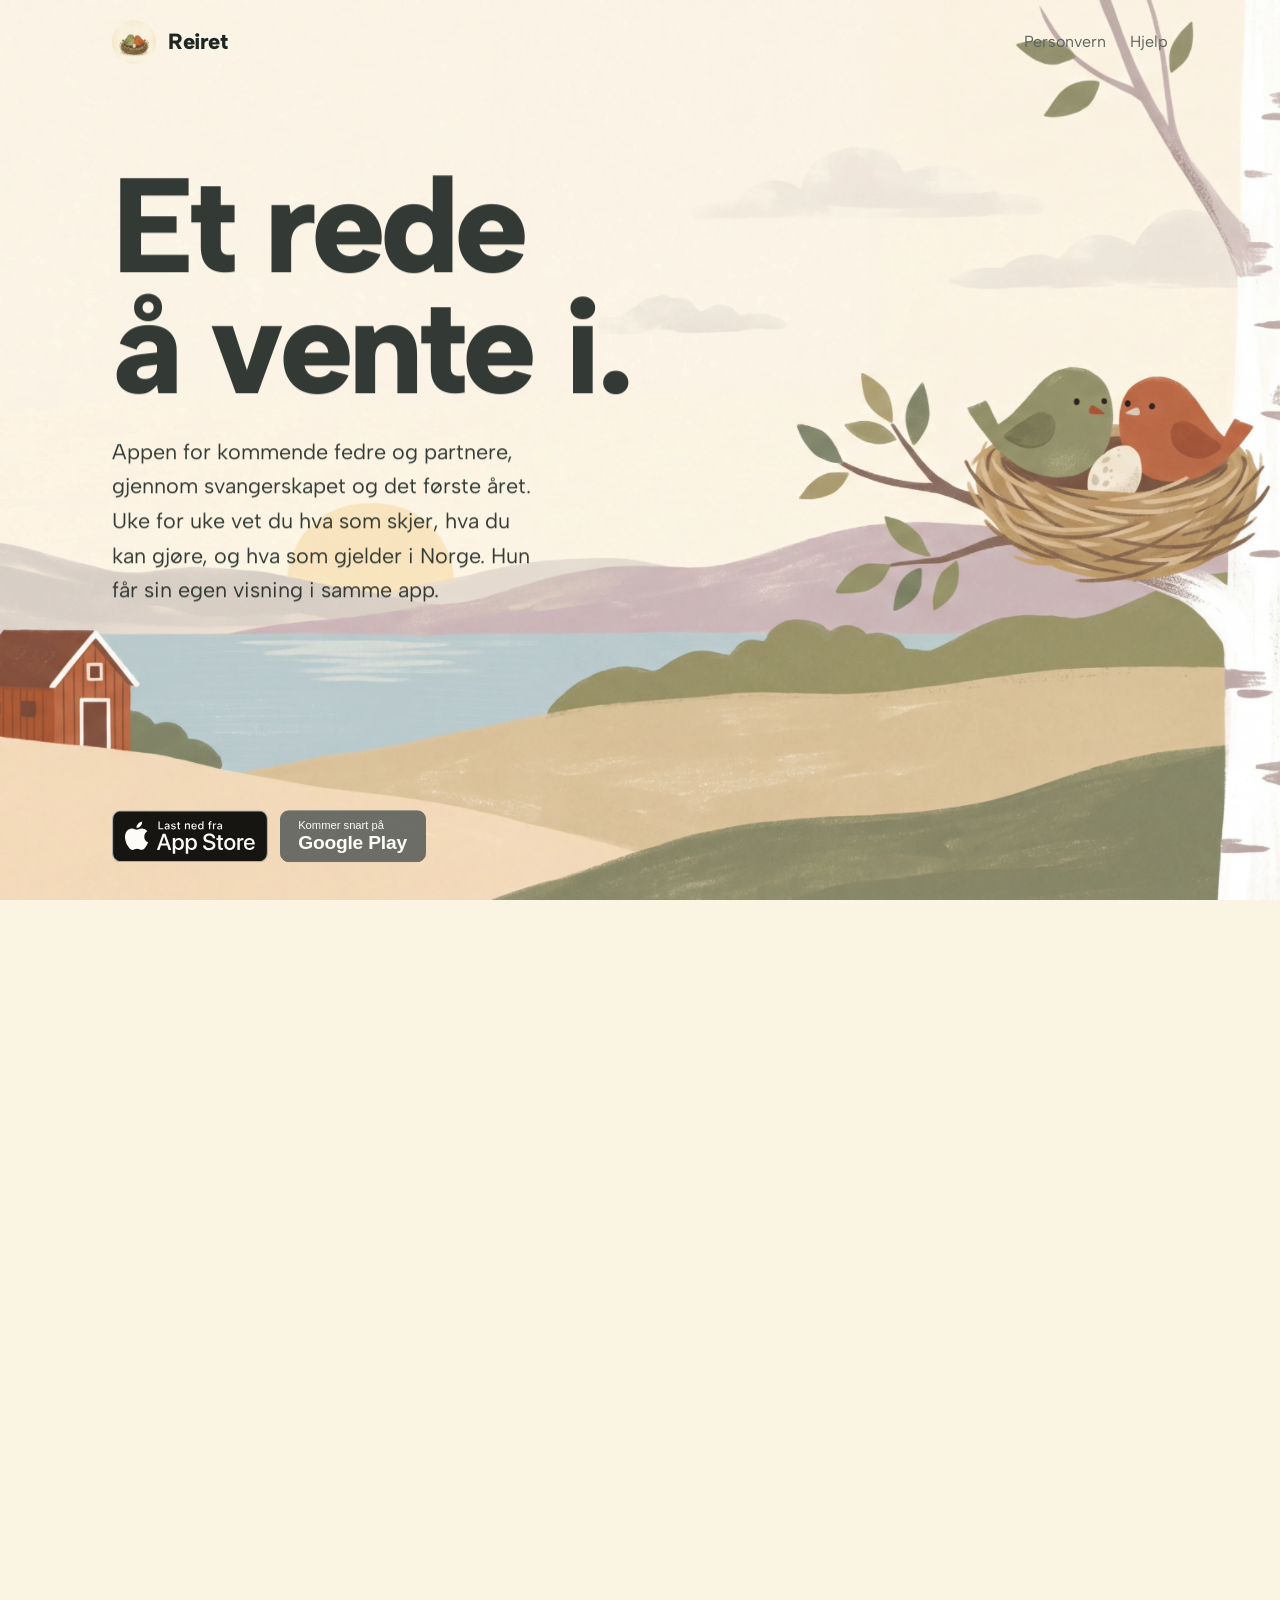
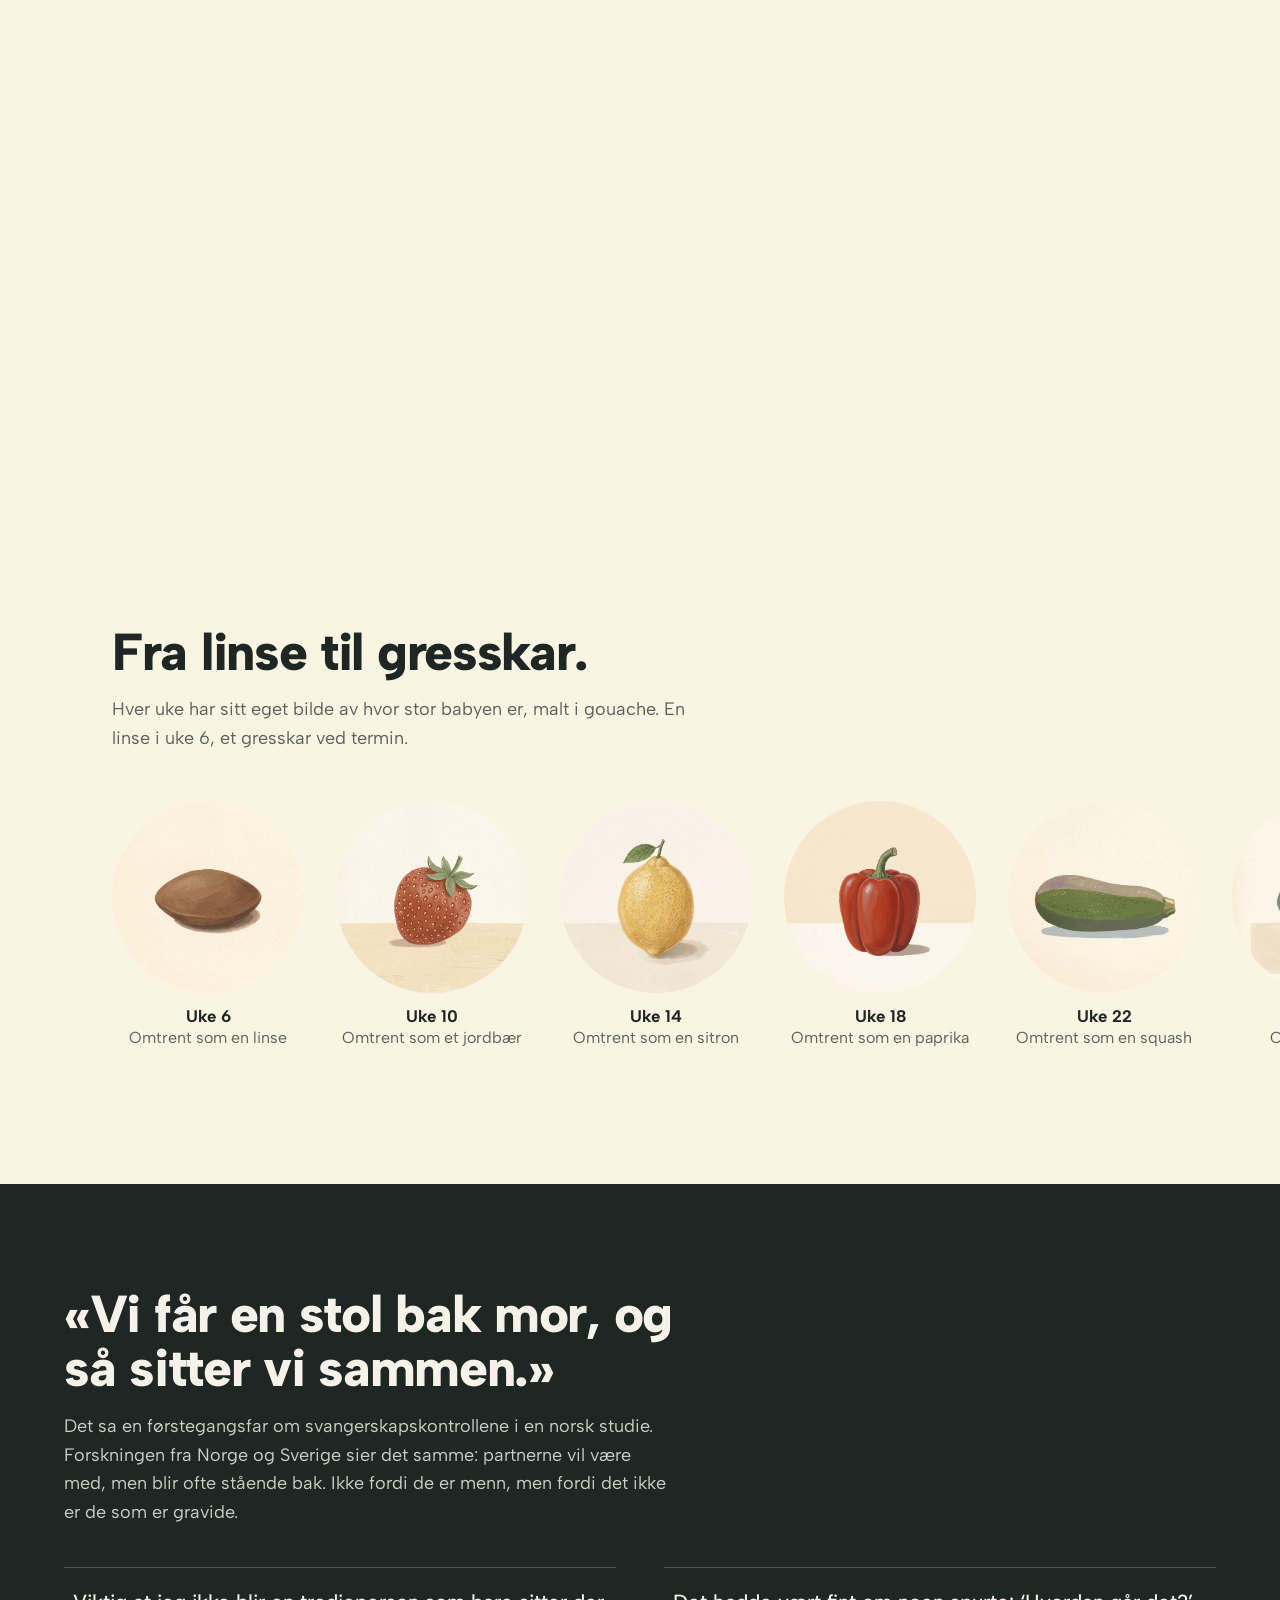
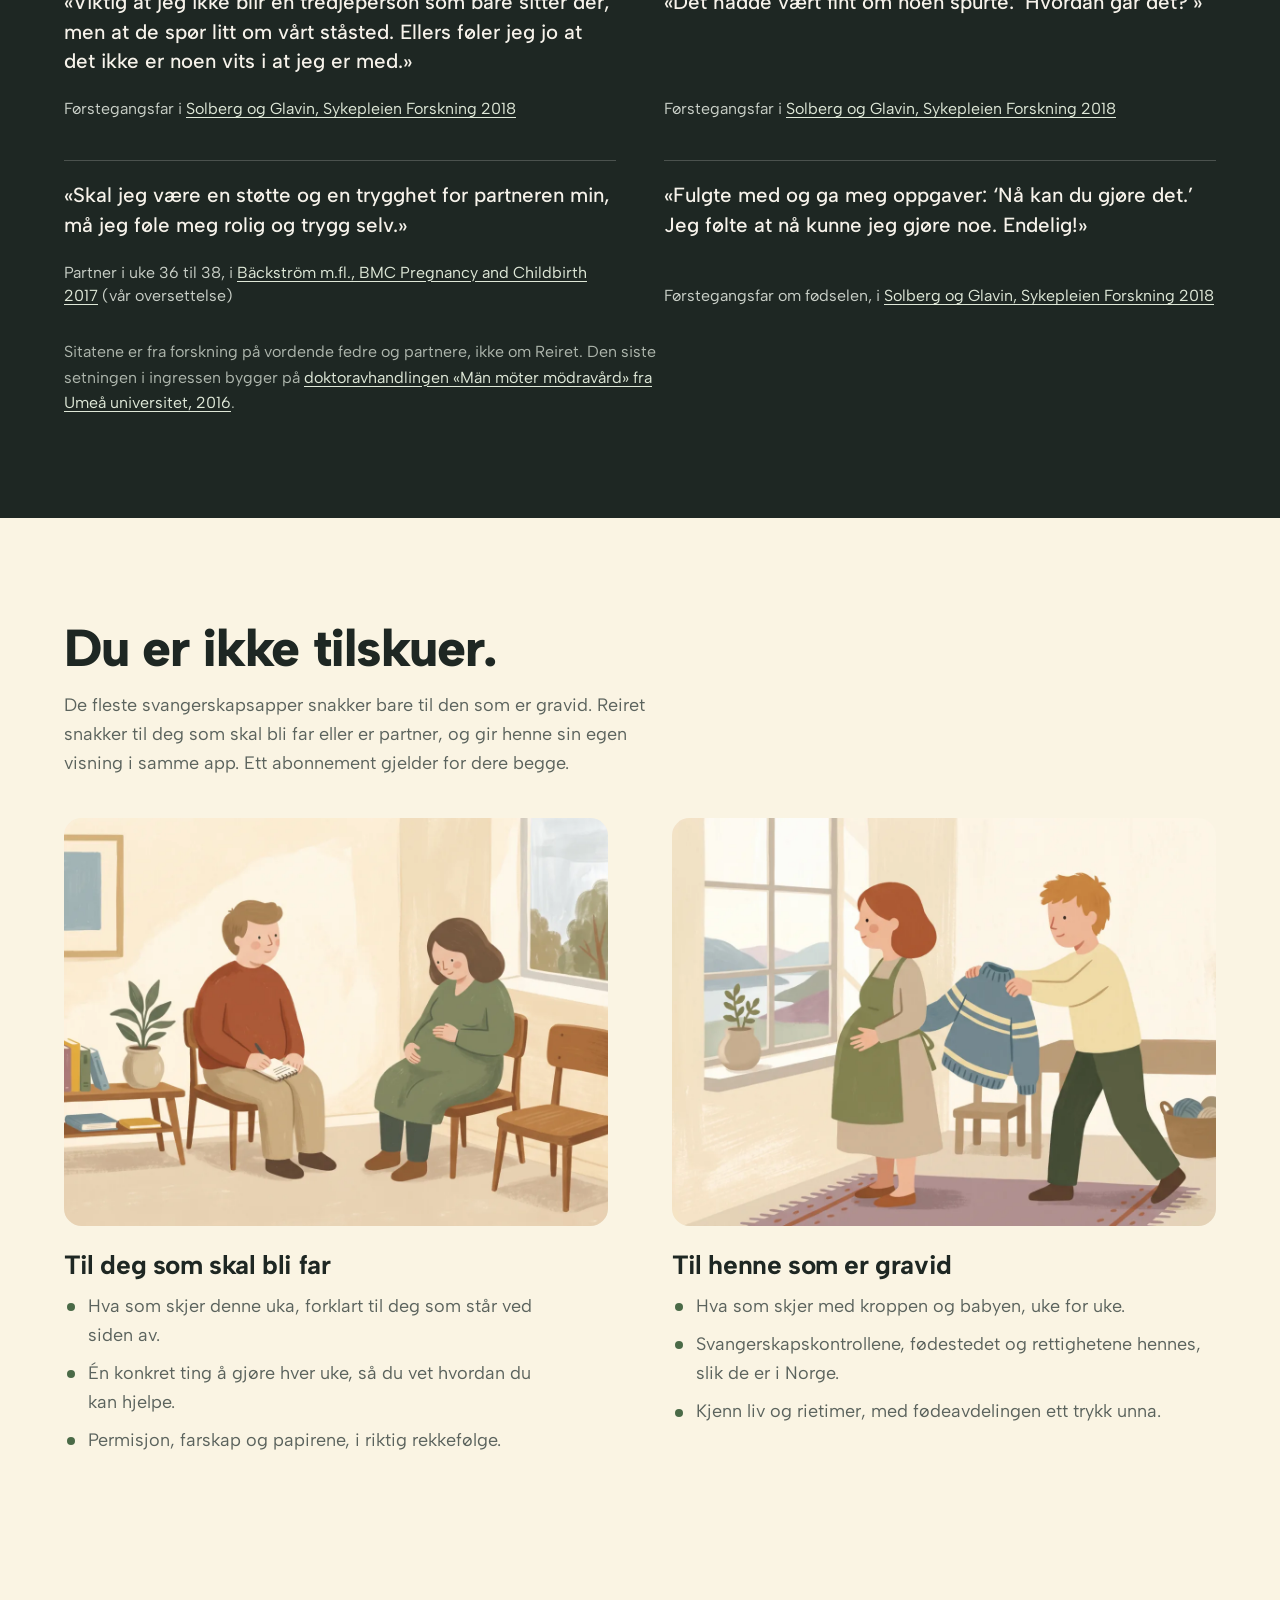
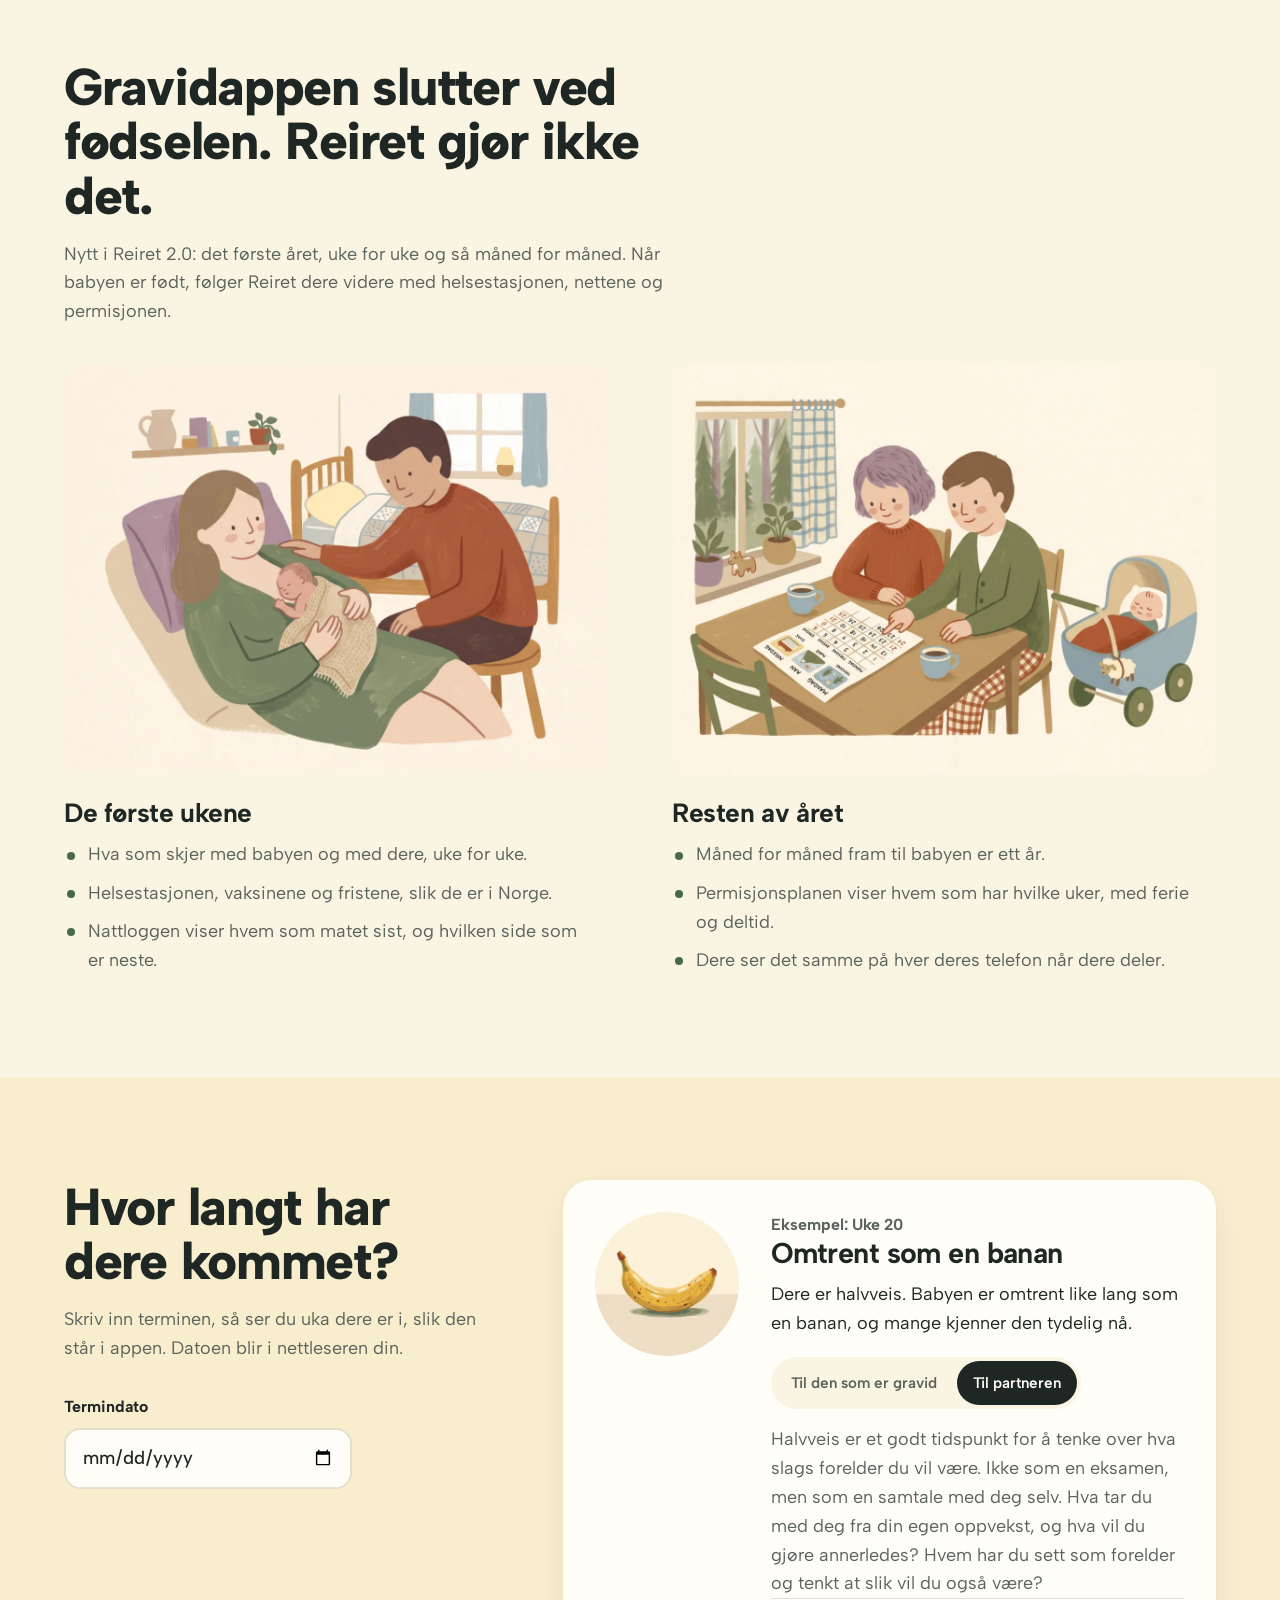
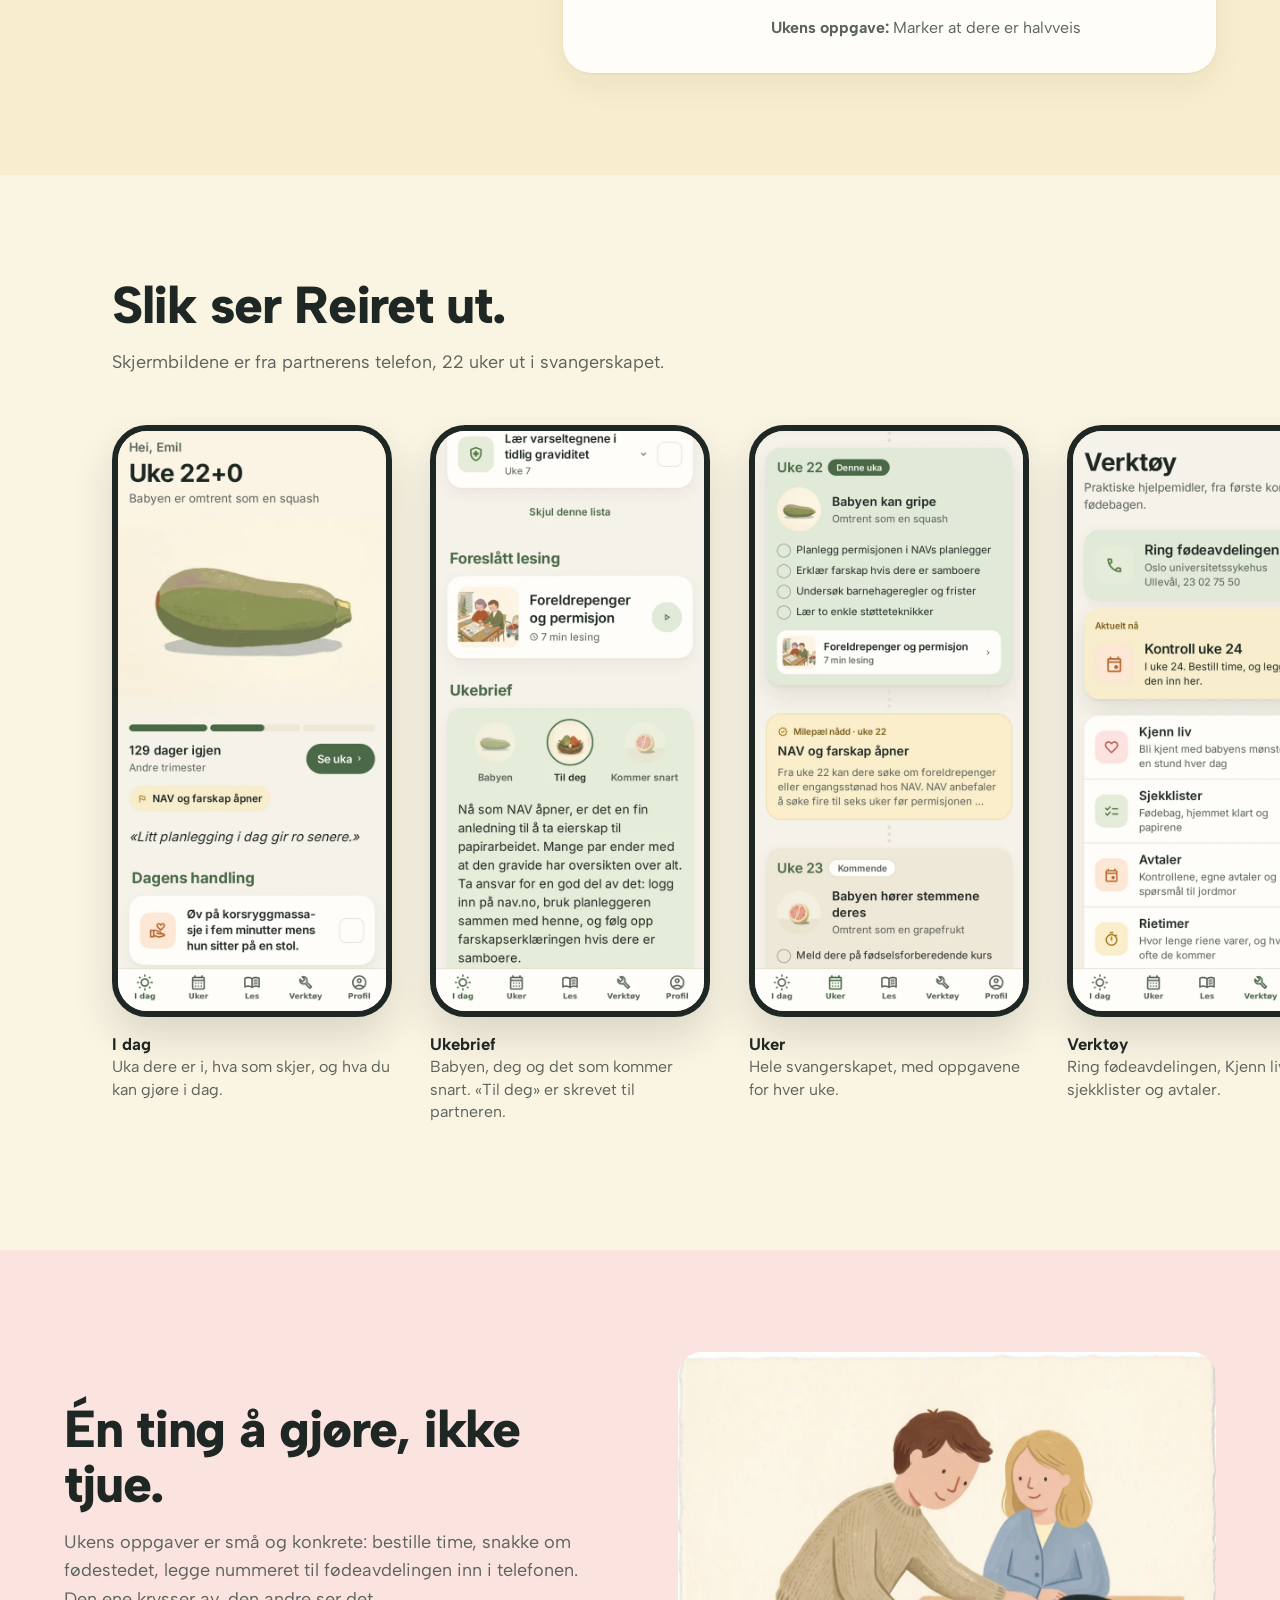
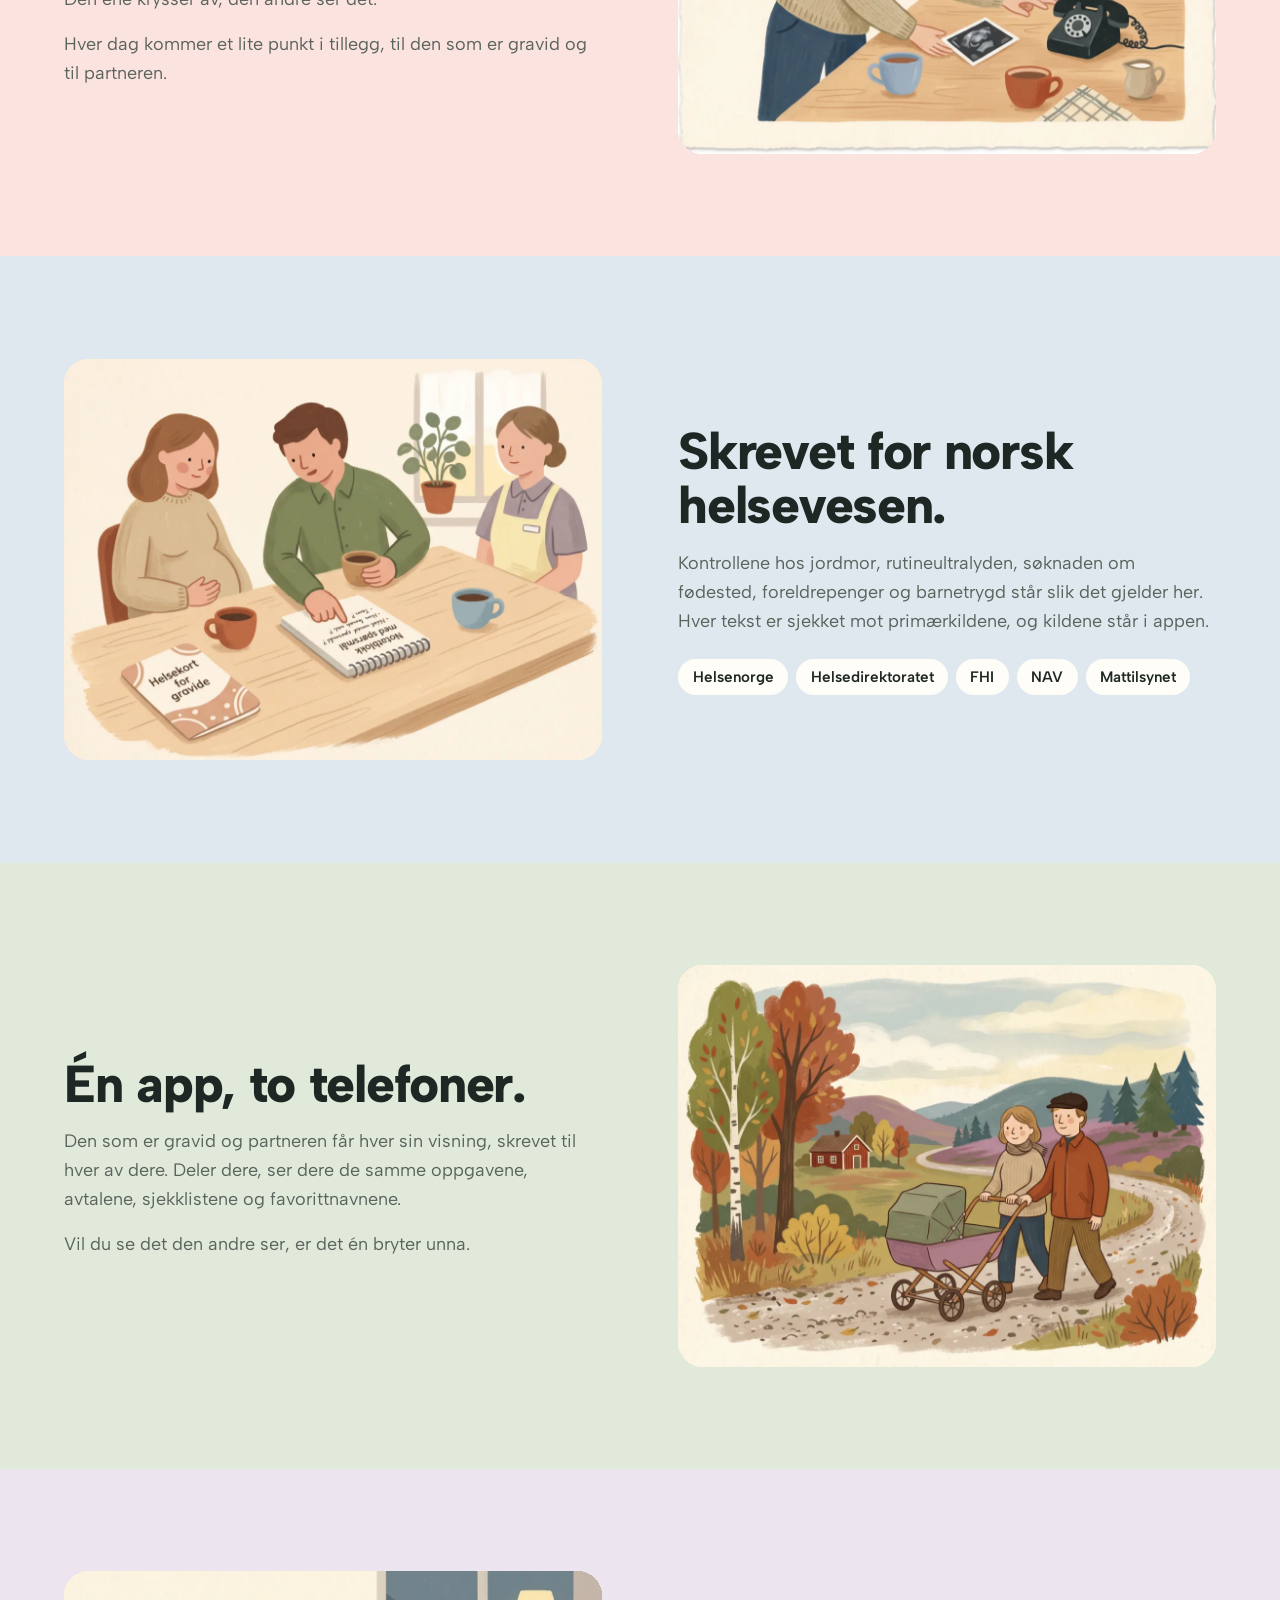
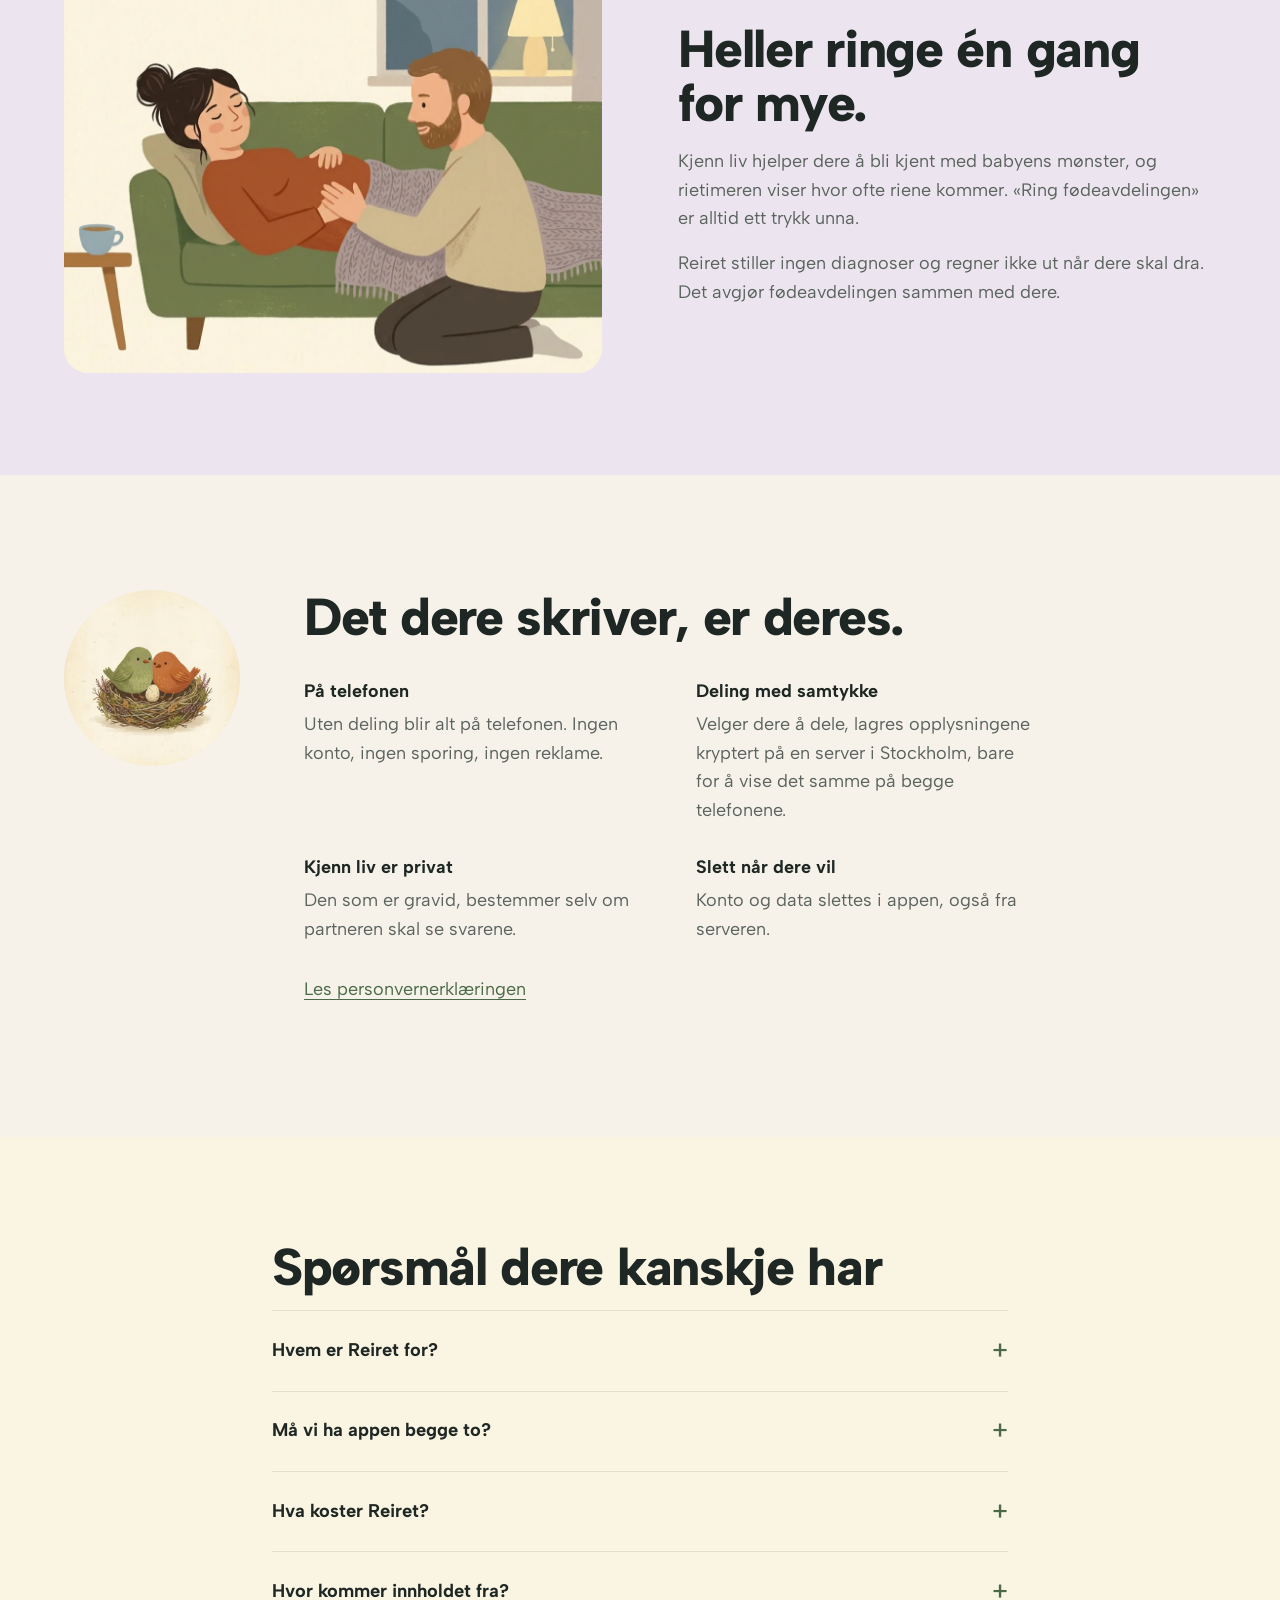
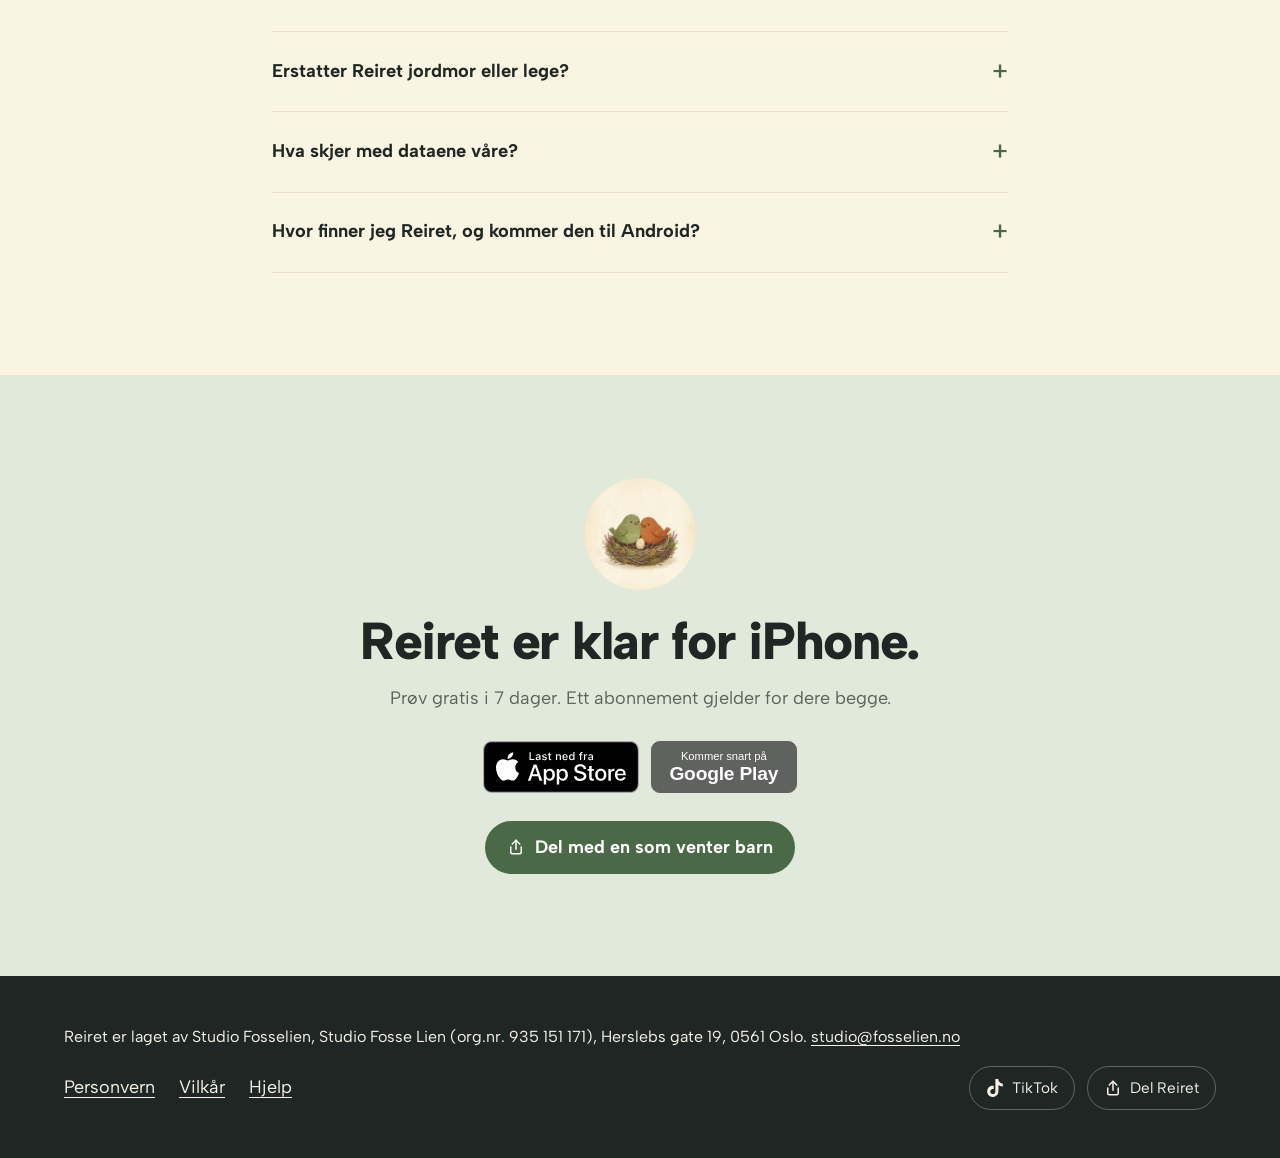
==== commit 1ee4c5ef: "Publiser nettsiden 2026-10-15" ====
--- a/app/index.html
+++ b/app/index.html
@@ -33,8 +33,7 @@
   <article class="side">
     <h1>Last ned Reiret</h1>
     <p class="ingress">For kommende fedre og partnere, gjennom svangerskapet og det første året.</p>
-    <p><a data-ios class="app-store" href="https://apps.apple.com/no/app/reiret/id6817496337"><img src="/bilder/app-store.svg" width="120" height="40" alt="Last ned fra App Store"></a></p>
-    <p>Android-versjonen kommer snart på Google Play.</p>
+    <p class="hent"><a data-ios class="app-store" href="https://apps.apple.com/no/app/reiret/id6817496337"><img src="/bilder/app-store.svg" width="120" height="40" alt="Last ned fra App Store"></a><span class="merke-play snart"><small>Kommer snart på</small><b>Google Play</b></span></p>
     <p><a data-annet href="/">Les mer om Reiret</a></p>
   </article>
   <script type="module" src="/app.js"></script>
--- a/stil.css
+++ b/stil.css
@@ -102,6 +102,17 @@
 .app-store { display: inline-block; line-height: 0; border-radius: 0.75rem; }
 .app-store img { display: block; width: auto; height: 3.25rem; }
 .app-store:focus-visible { outline: 3px solid var(--mose); outline-offset: 4px; }
+.hent { display: flex; flex-wrap: wrap; align-items: center; gap: 0.75rem; }
+/* Google Play i samme høyde og form som Apples merke. «Kommer snart» er dempet og uten lenke. */
+.merke-play {
+  display: inline-flex; flex-direction: column; justify-content: center; height: 3.25rem;
+  padding: 0 1.1rem; border: 1px solid #a6a6a6; border-radius: 0.55rem; background: #000; color: #fff;
+  font-family: -apple-system, 'Segoe UI', Roboto, sans-serif; line-height: 1.1; text-decoration: none;
+}
+.merke-play small { font-size: 0.7rem; }
+.merke-play b { font-size: 1.2rem; font-weight: 600; letter-spacing: -0.01em; }
+.merke-play.snart { background: #5f625f; border-color: #5f625f; }
+.merke-play:focus-visible { outline: 3px solid var(--mose); outline-offset: 4px; }
 
 .ingress { font-size: clamp(1.15rem, 1.8vw, 1.35rem); color: var(--dempet); max-width: 30rem; margin: 0 0 2rem; }
 
@@ -205,7 +216,7 @@
 .slutt { background: var(--mose-lys); padding: clamp(4rem, 8vw, 6.5rem) var(--kant); text-align: center; }
 .slutt img { width: 7rem; height: 7rem; border-radius: 50%; margin: 0 auto 1.5rem; }
 .slutt p { color: var(--dempet); margin: 0; }
-.slutt .hent { margin-top: 1.75rem; }
+.slutt .hent { margin-top: 1.75rem; justify-content: center; }
 .slutt .app-store img { width: auto; height: 3.25rem; border-radius: 0; margin: 0; }
 
 /* Fortellingen: bilde og tekst vekselvis, hver del i sin egen tone. */
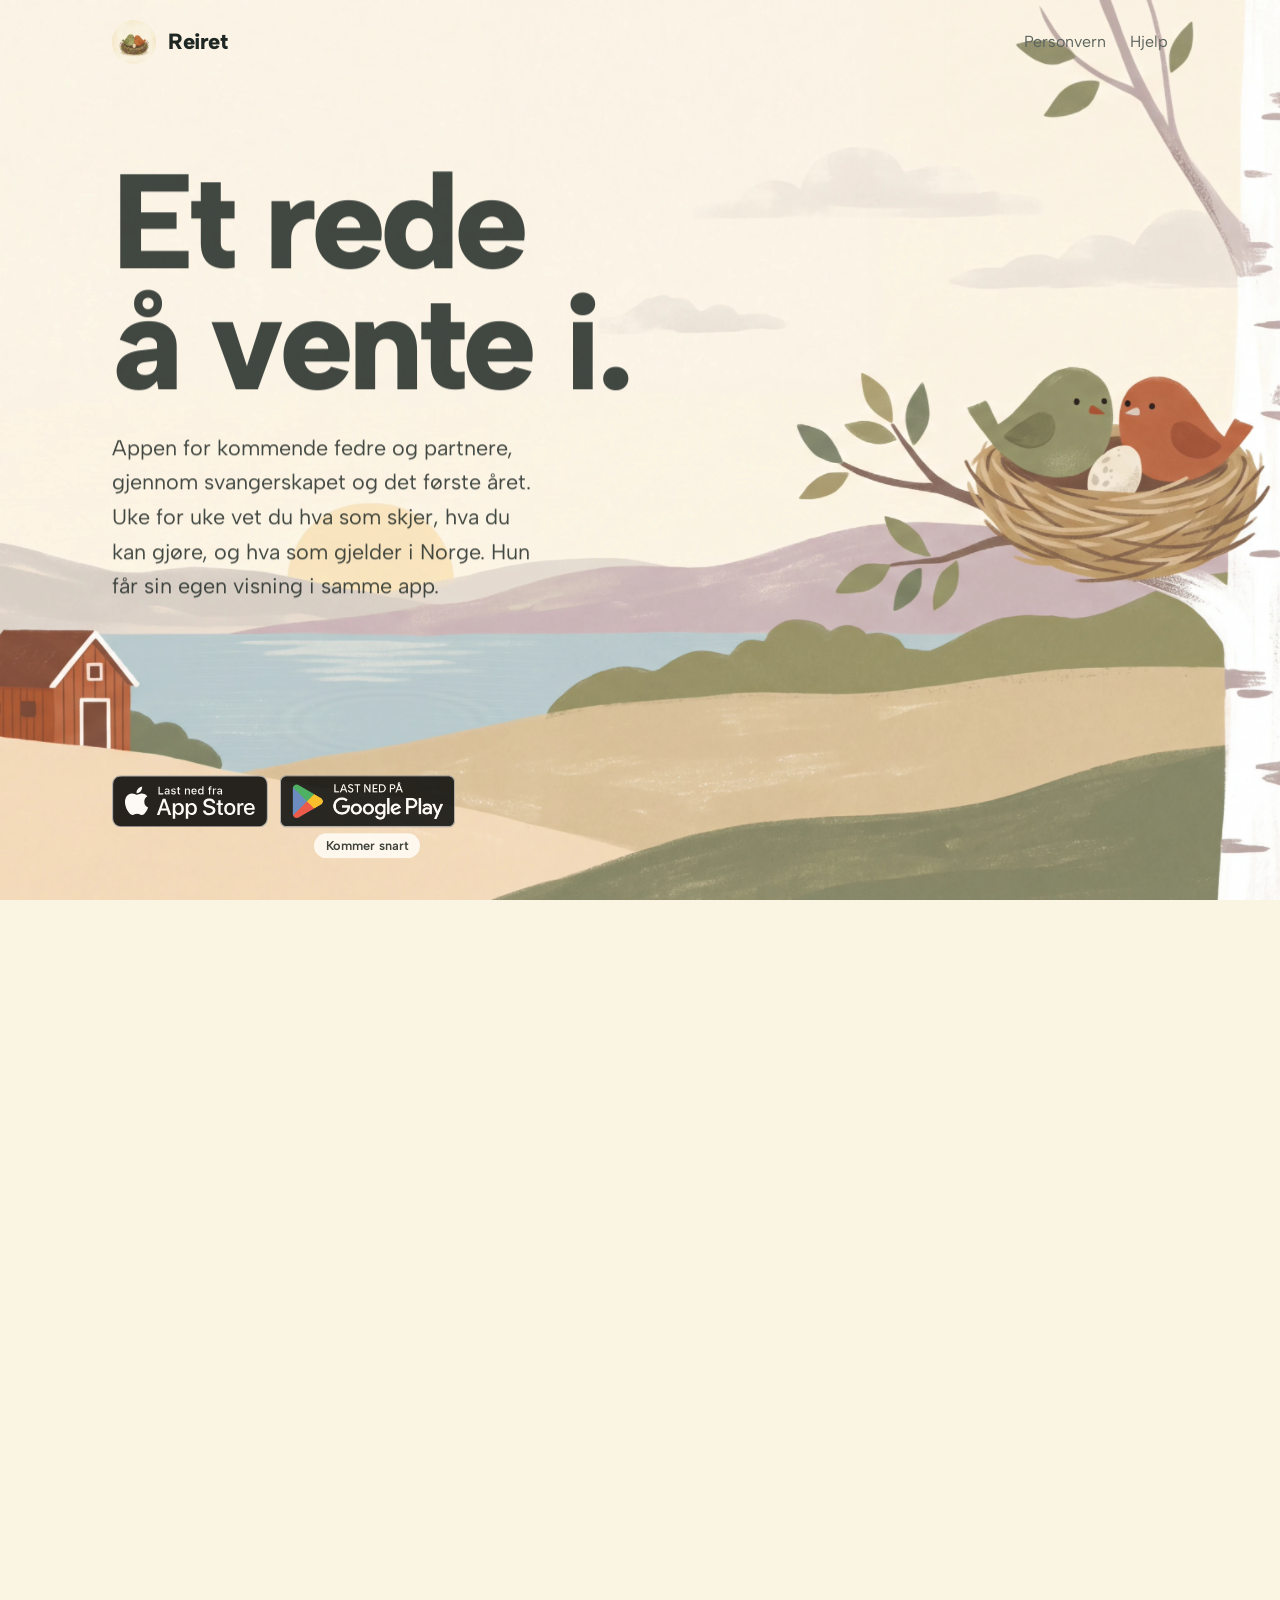
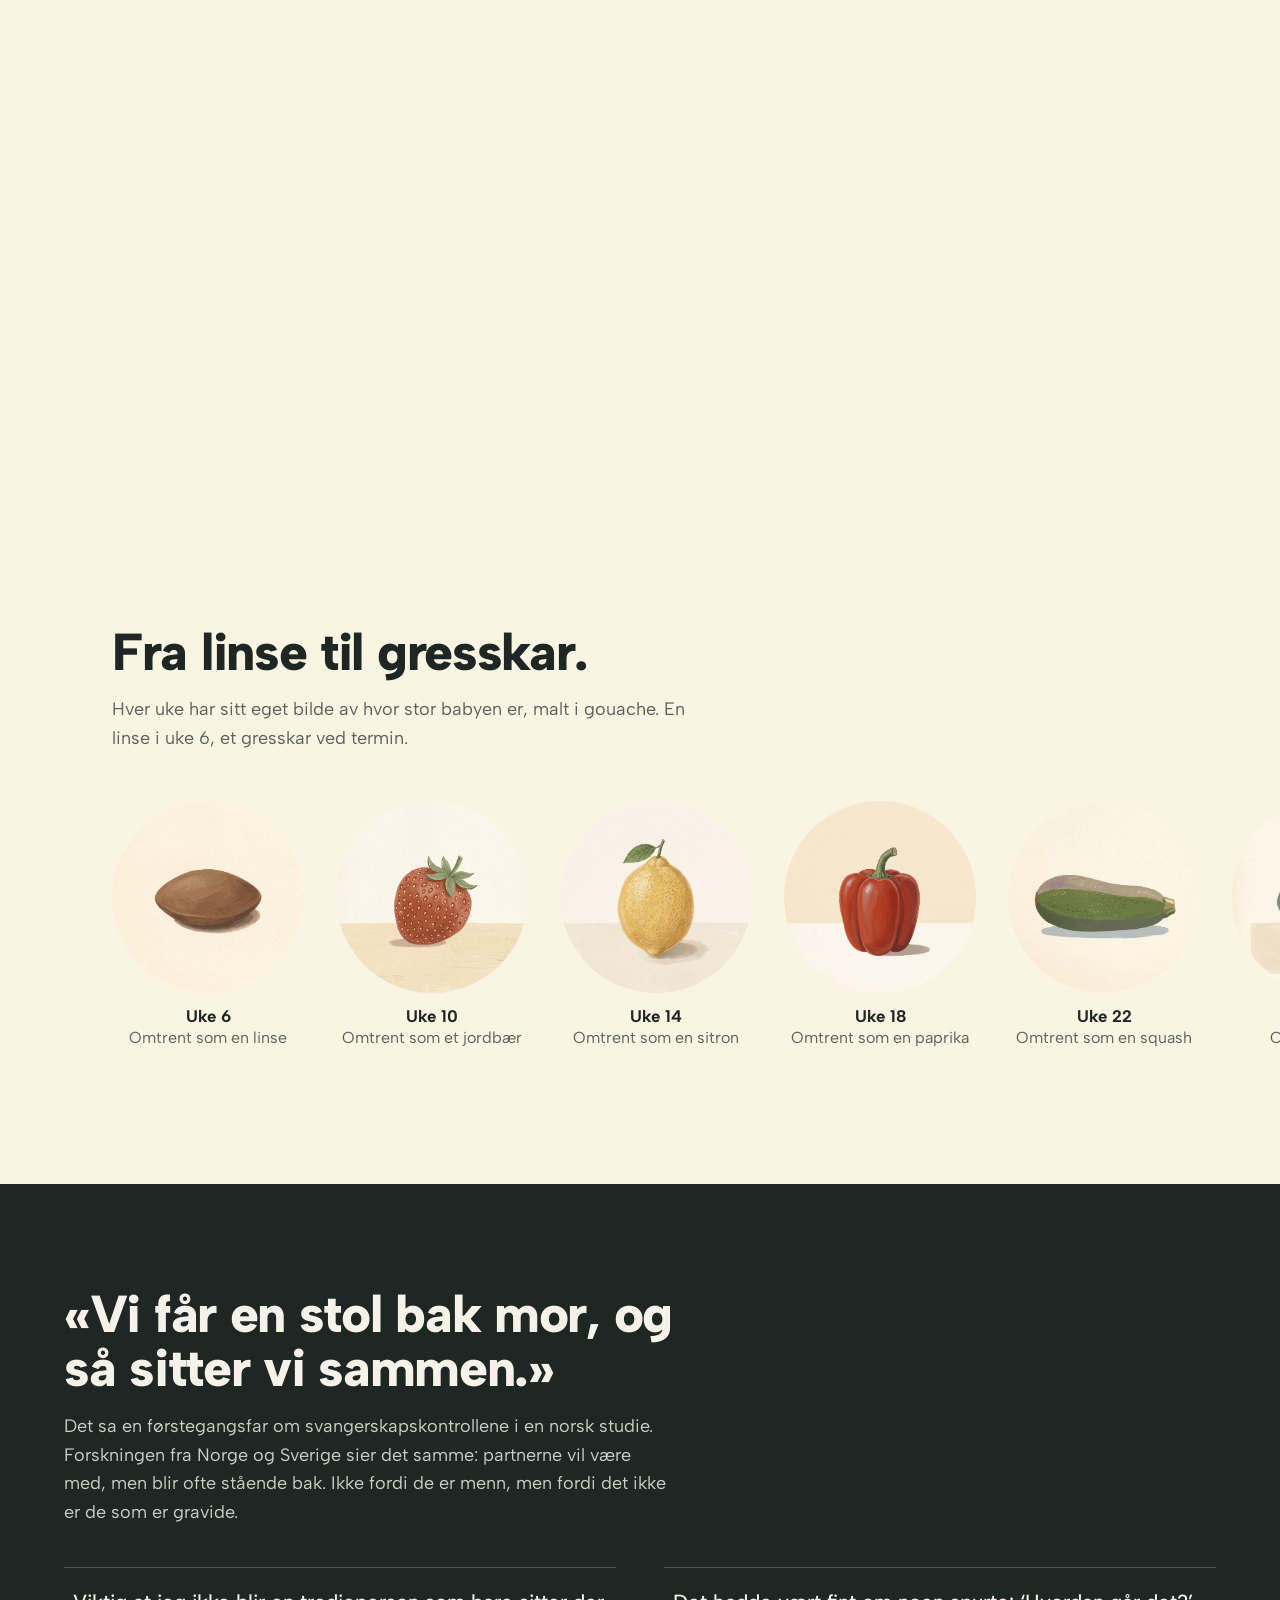
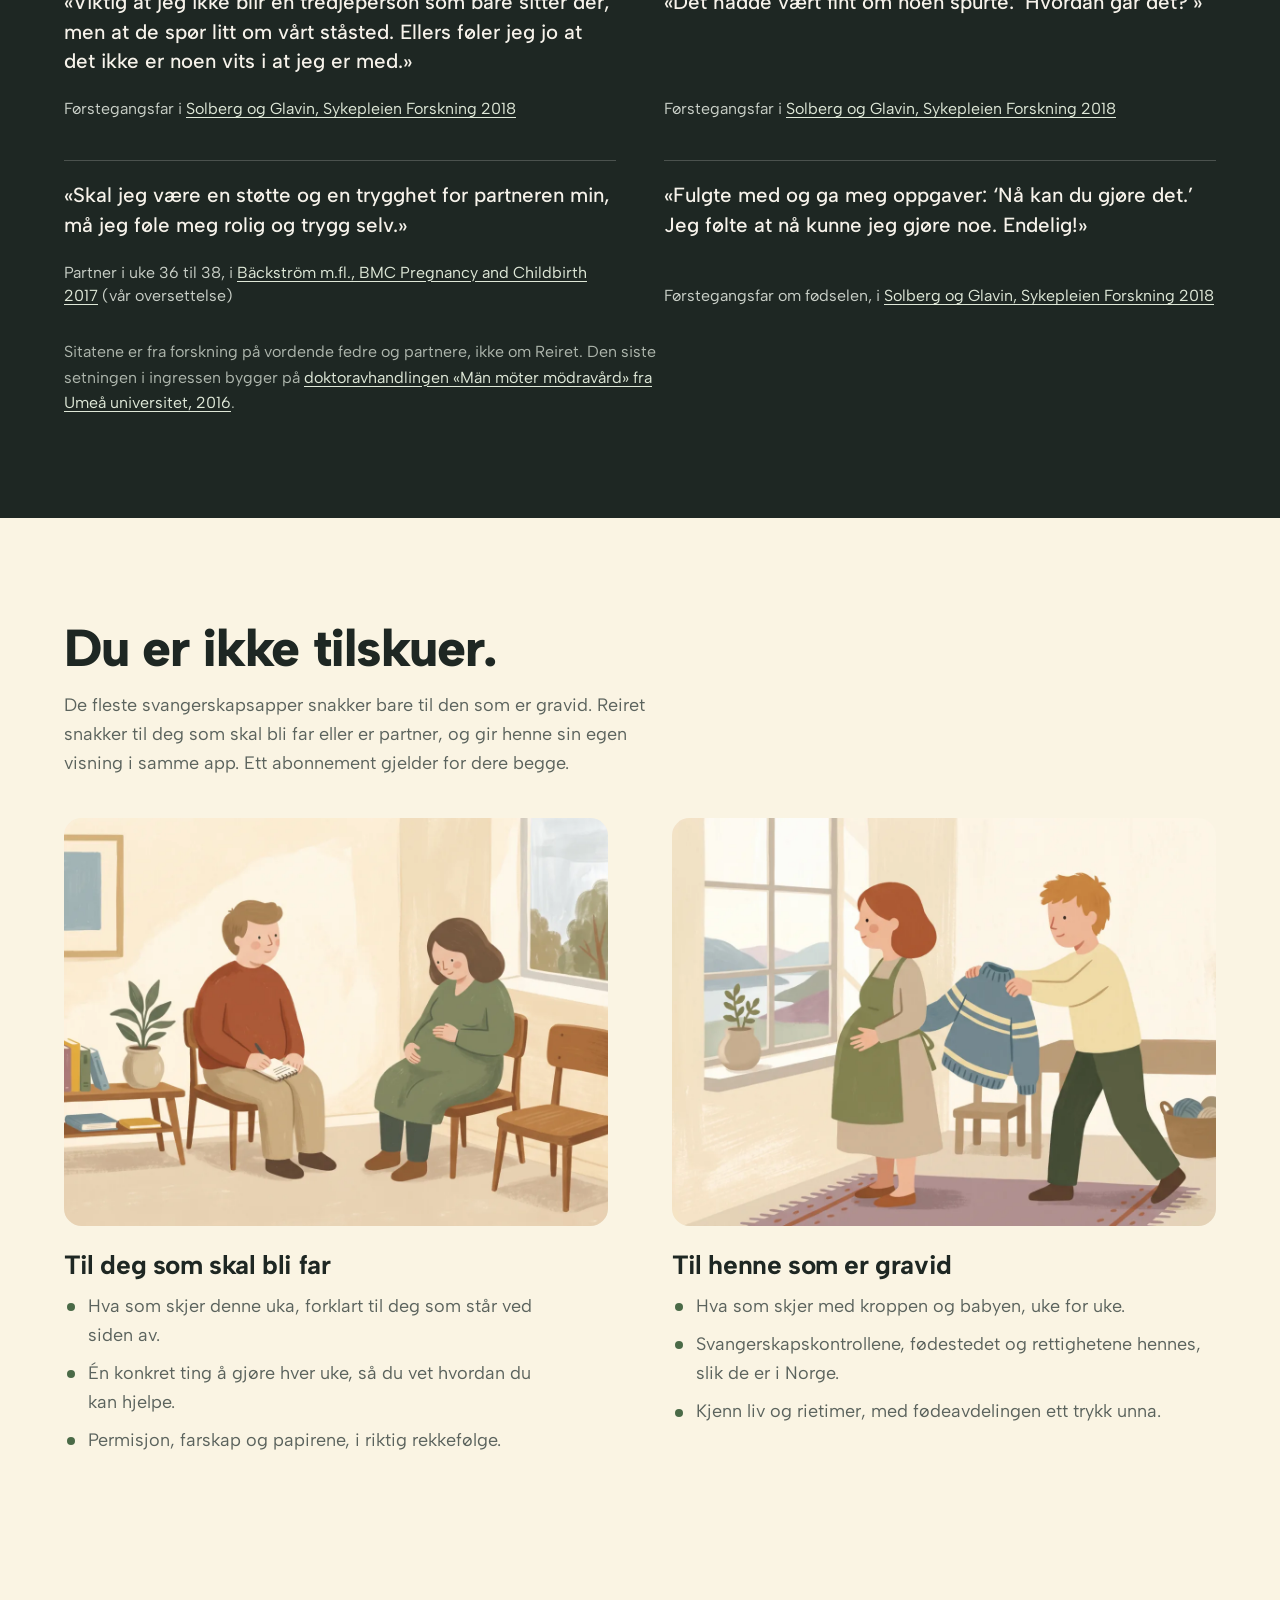
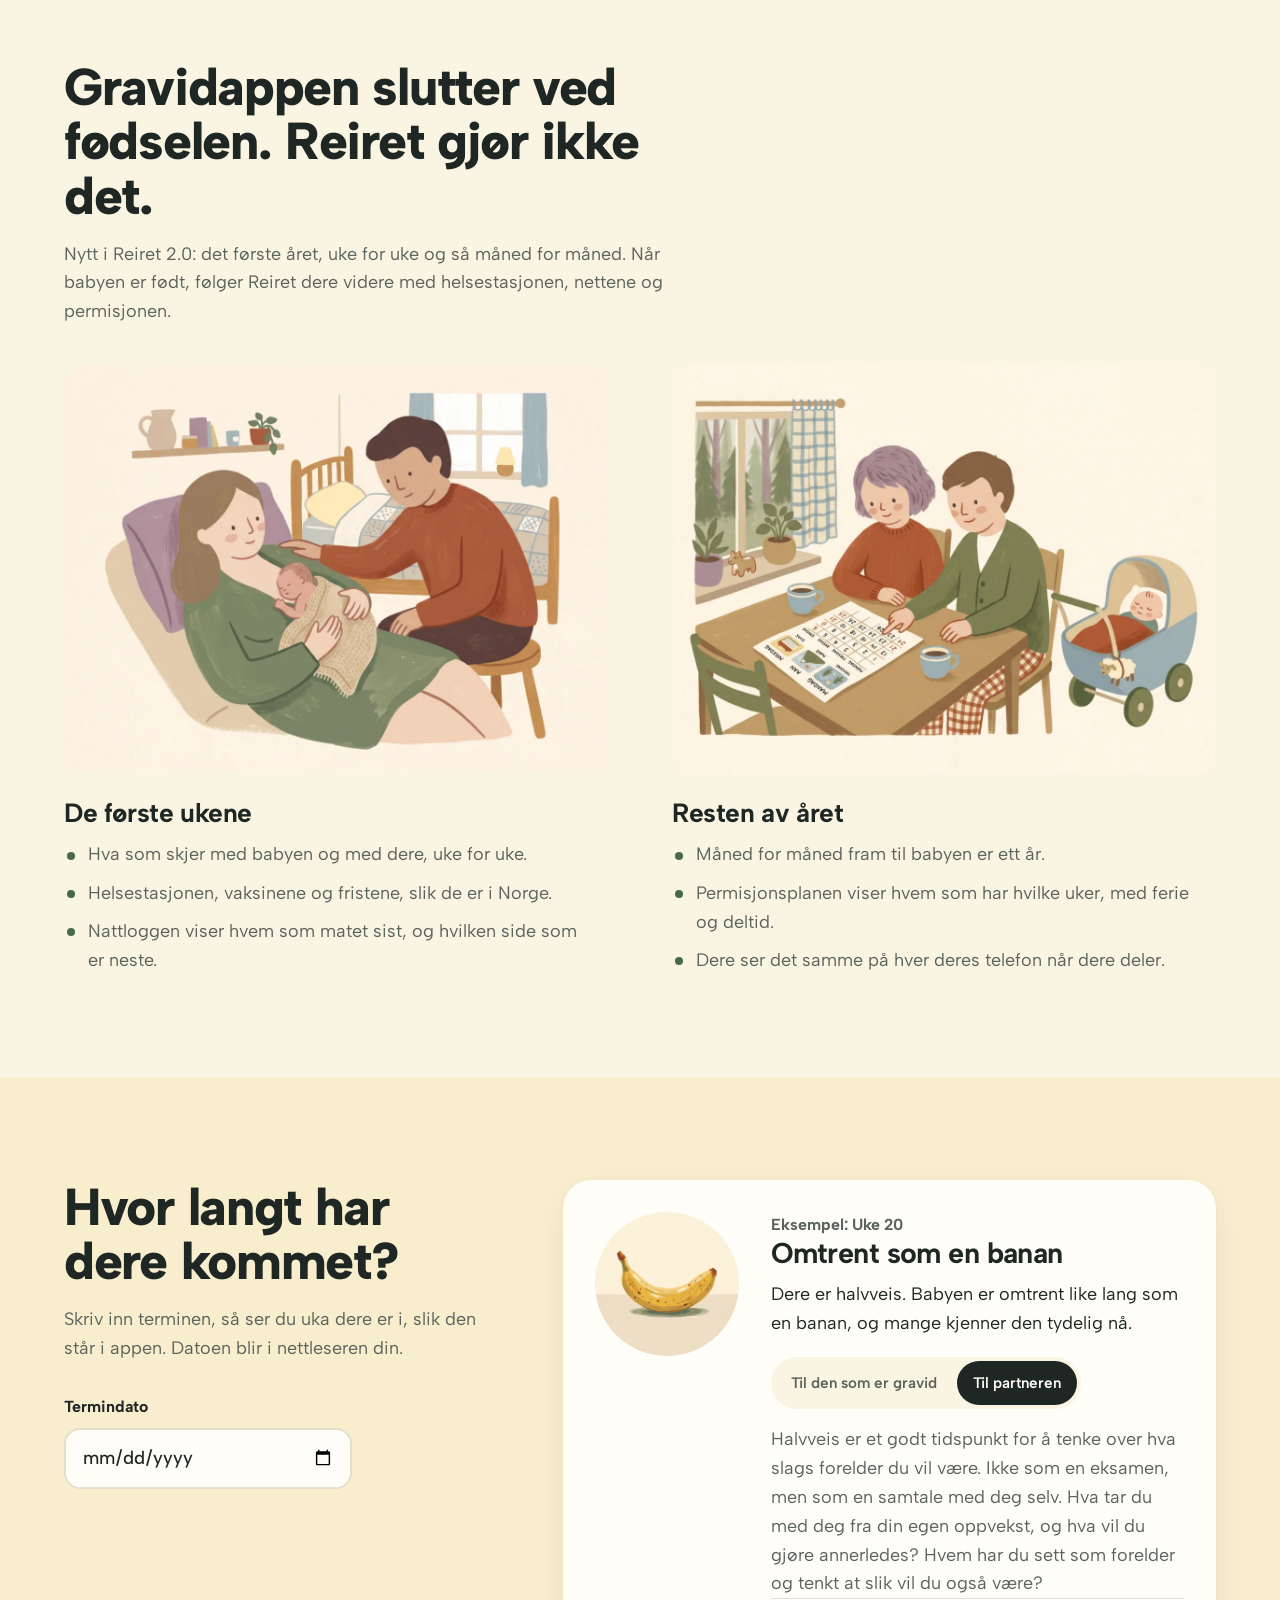
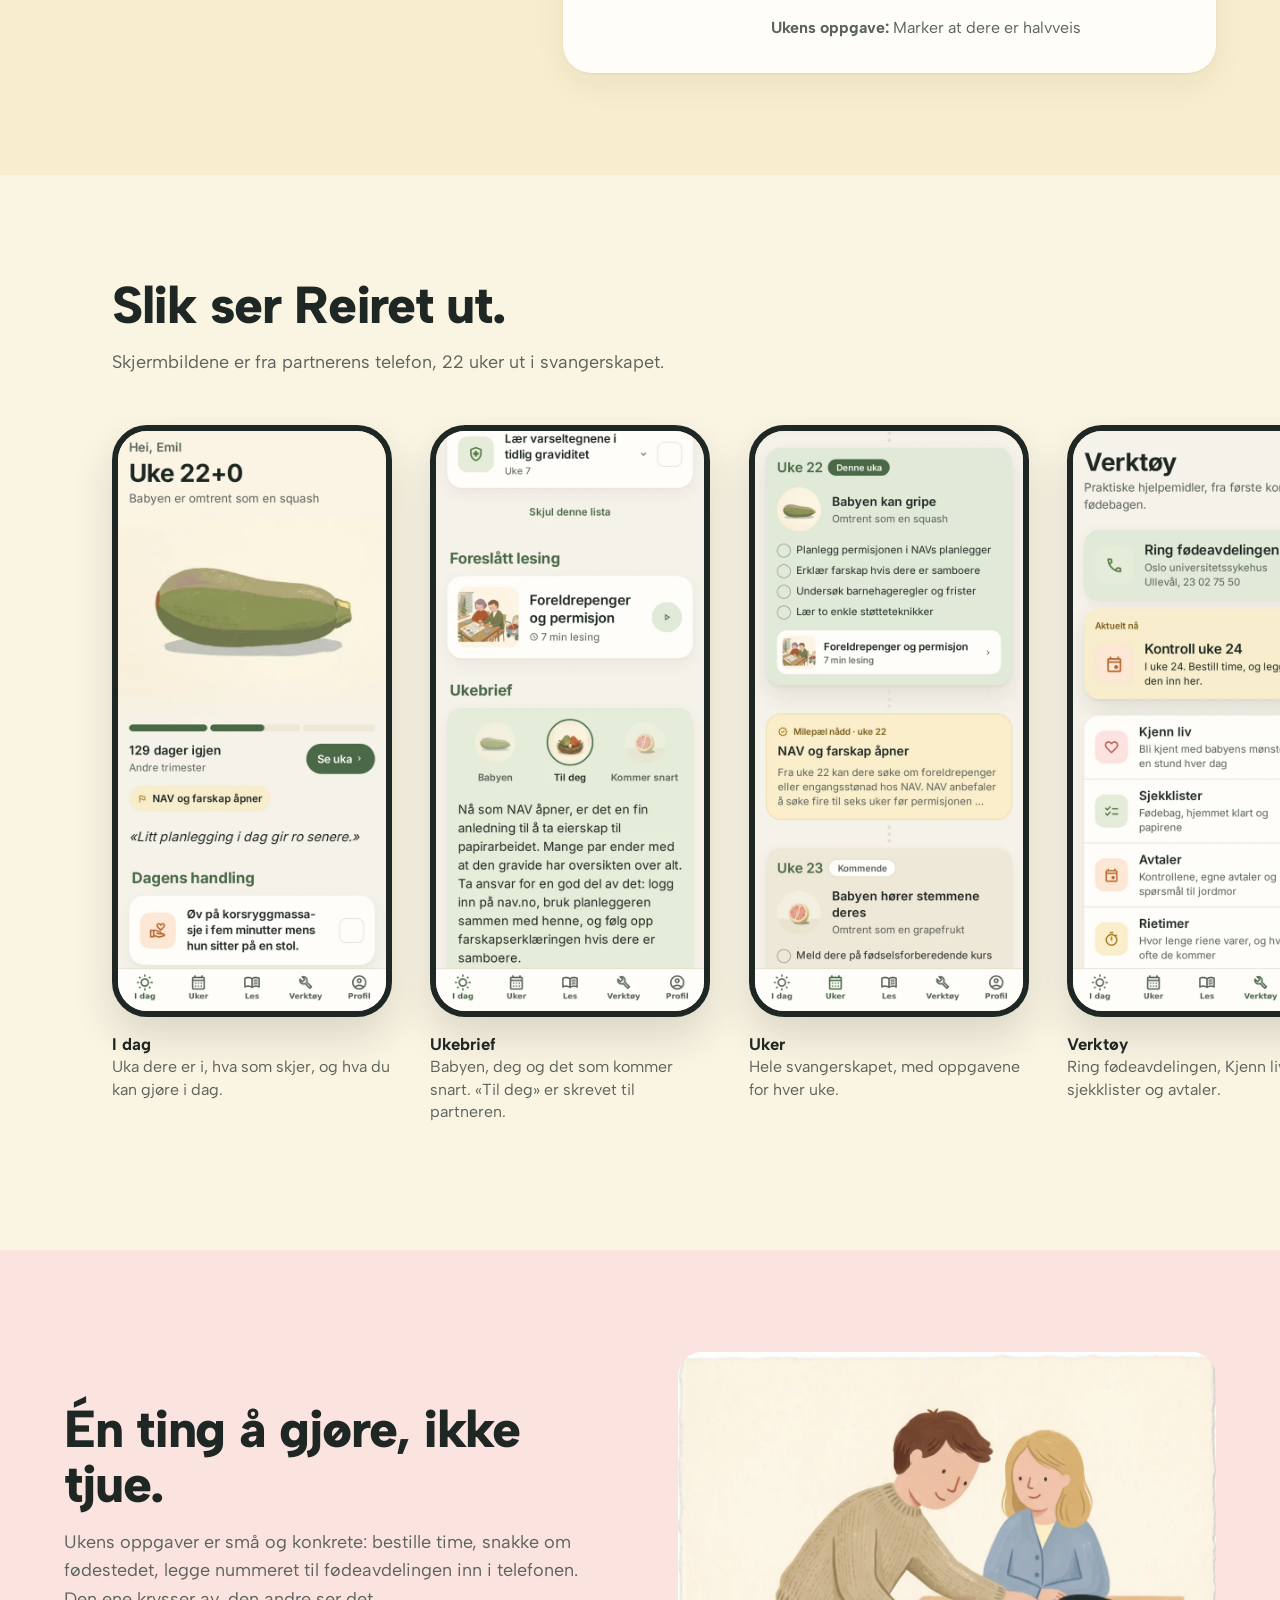
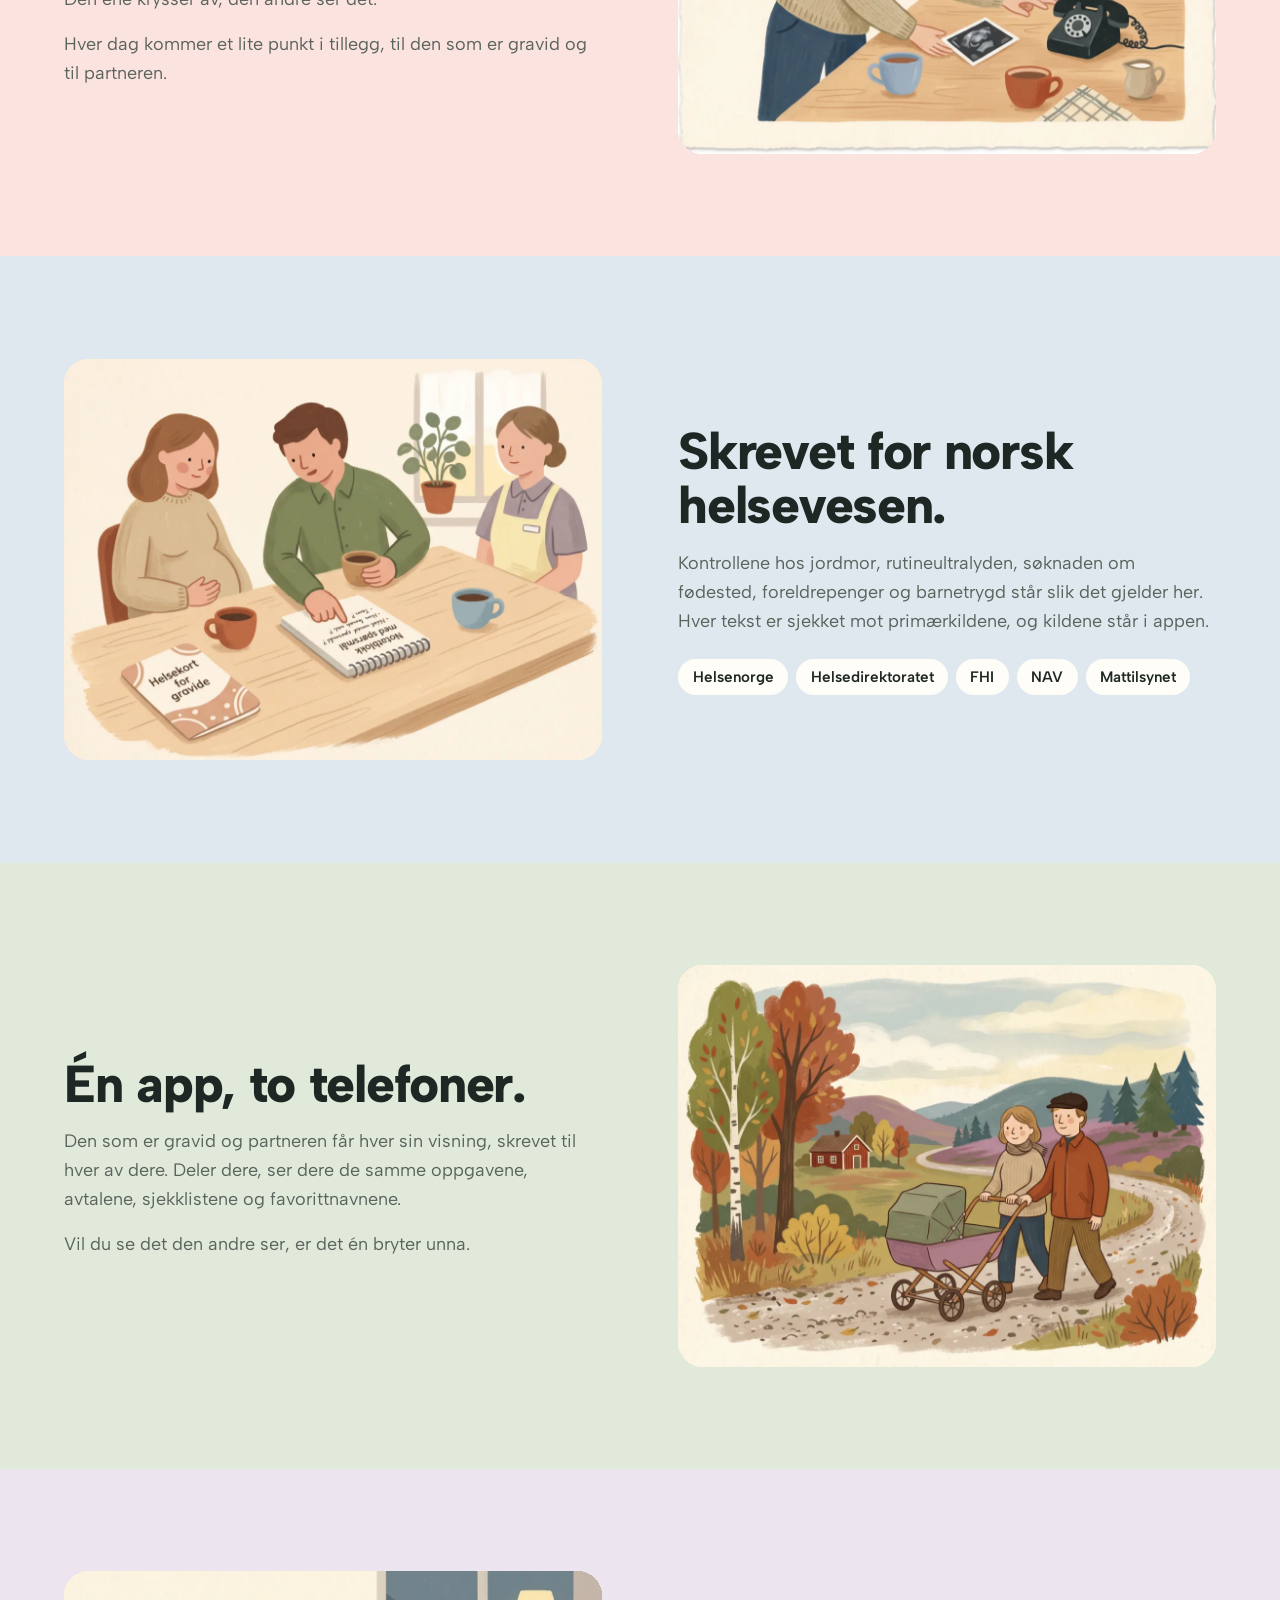
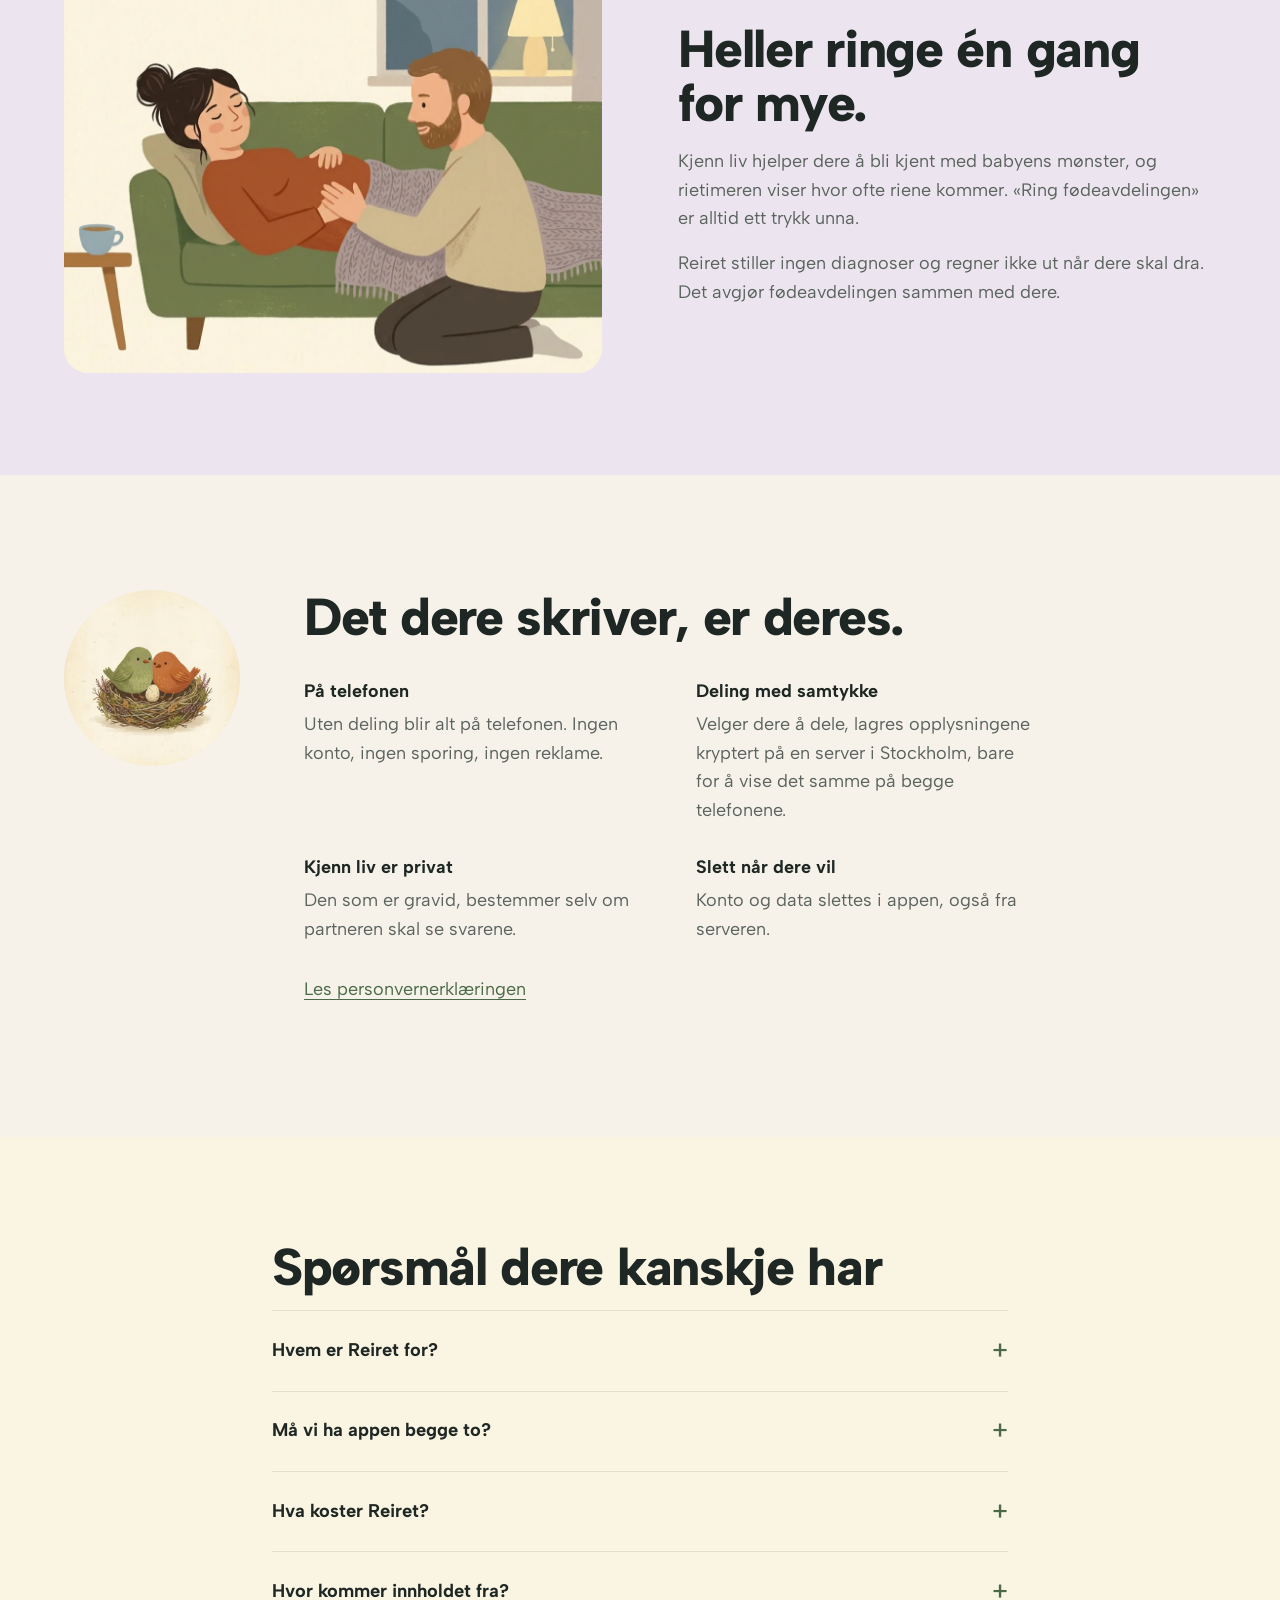
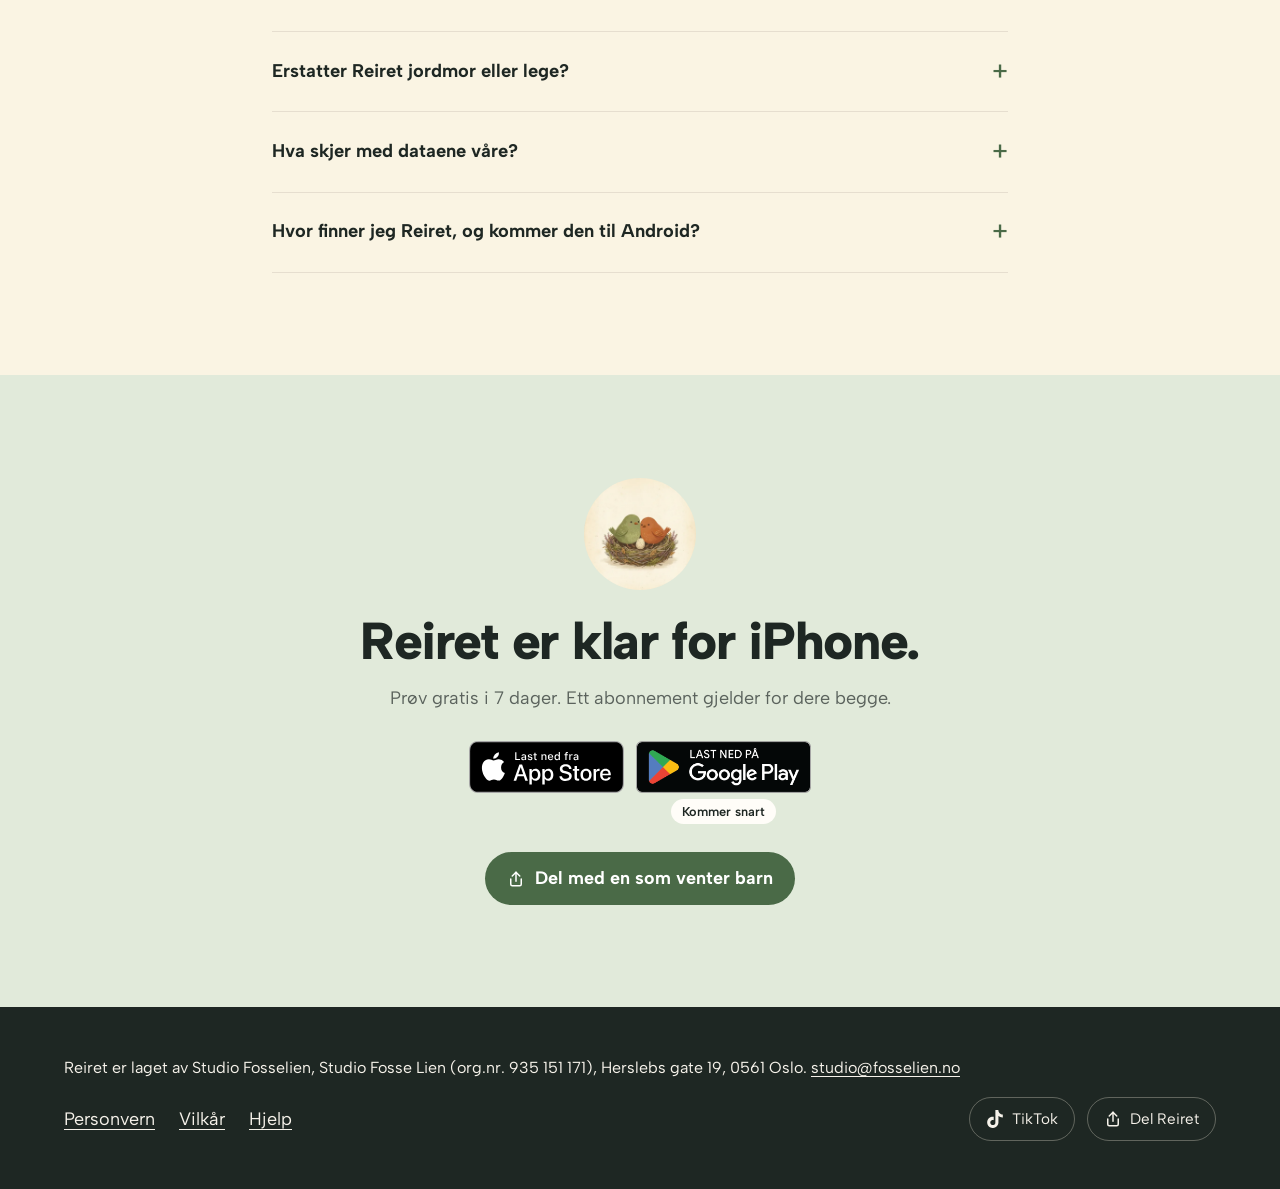
==== commit 30744a79: "Publiser nettsiden 2026-10-15" ====
--- a/app/index.html
+++ b/app/index.html
@@ -33,7 +33,7 @@
   <article class="side">
     <h1>Last ned Reiret</h1>
     <p class="ingress">For kommende fedre og partnere, gjennom svangerskapet og det første året.</p>
-    <p class="hent"><a data-ios class="app-store" href="https://apps.apple.com/no/app/reiret/id6817496337"><img src="/bilder/app-store.svg" width="120" height="40" alt="Last ned fra App Store"></a><span class="merke-play snart"><small>Kommer snart på</small><b>Google Play</b></span></p>
+    <p class="hent"><a data-ios class="app-store" href="https://apps.apple.com/no/app/reiret/id6817496337"><img src="/bilder/app-store.svg" width="120" height="40" alt="Last ned fra App Store"></a><span class="merke-play"><img src="/bilder/google-play.png" width="646" height="192" alt="Last ned på Google Play"><small>Kommer snart</small></span></p>
     <p><a data-annet href="/">Les mer om Reiret</a></p>
   </article>
   <script type="module" src="/app.js"></script>
--- a/stil.css
+++ b/stil.css
@@ -103,15 +103,14 @@
 .app-store img { display: block; width: auto; height: 3.25rem; }
 .app-store:focus-visible { outline: 3px solid var(--mose); outline-offset: 4px; }
 .hent { display: flex; flex-wrap: wrap; align-items: center; gap: 0.75rem; }
-/* Google Play i samme høyde og form som Apples merke. «Kommer snart» er dempet og uten lenke. */
-.merke-play {
-  display: inline-flex; flex-direction: column; justify-content: center; height: 3.25rem;
-  padding: 0 1.1rem; border: 1px solid #a6a6a6; border-radius: 0.55rem; background: #000; color: #fff;
-  font-family: -apple-system, 'Segoe UI', Roboto, sans-serif; line-height: 1.1; text-decoration: none;
-}
-.merke-play small { font-size: 0.7rem; }
-.merke-play b { font-size: 1.2rem; font-weight: 600; letter-spacing: -0.01em; }
-.merke-play.snart { background: #5f625f; border-color: #5f625f; }
+/* Googles merke i samme høyde som Apples, uendret. «Kommer snart» står under, ikke oppå. */
+.hent { align-items: flex-start; }
+.merke-play { display: inline-flex; flex-direction: column; align-items: center; gap: 0.4rem; line-height: 0; border-radius: 0.75rem; }
+.merke-play img { display: block; width: auto; height: 3.25rem; }
+.merke-play small {
+  padding: 0.3rem 0.7rem; border-radius: 999px; background: var(--flate); color: var(--tekst);
+  font-size: 0.8rem; font-weight: 600; line-height: 1.2;
+}
 .merke-play:focus-visible { outline: 3px solid var(--mose); outline-offset: 4px; }
 
 .ingress { font-size: clamp(1.15rem, 1.8vw, 1.35rem); color: var(--dempet); max-width: 30rem; margin: 0 0 2rem; }
@@ -217,7 +216,7 @@
 .slutt img { width: 7rem; height: 7rem; border-radius: 50%; margin: 0 auto 1.5rem; }
 .slutt p { color: var(--dempet); margin: 0; }
 .slutt .hent { margin-top: 1.75rem; justify-content: center; }
-.slutt .app-store img { width: auto; height: 3.25rem; border-radius: 0; margin: 0; }
+.slutt .app-store img, .slutt .merke-play img { width: auto; height: 3.25rem; border-radius: 0; margin: 0; }
 
 /* Fortellingen: bilde og tekst vekselvis, hver del i sin egen tone. */
 .del { padding: clamp(3.5rem, 8vw, 7rem) var(--kant); }
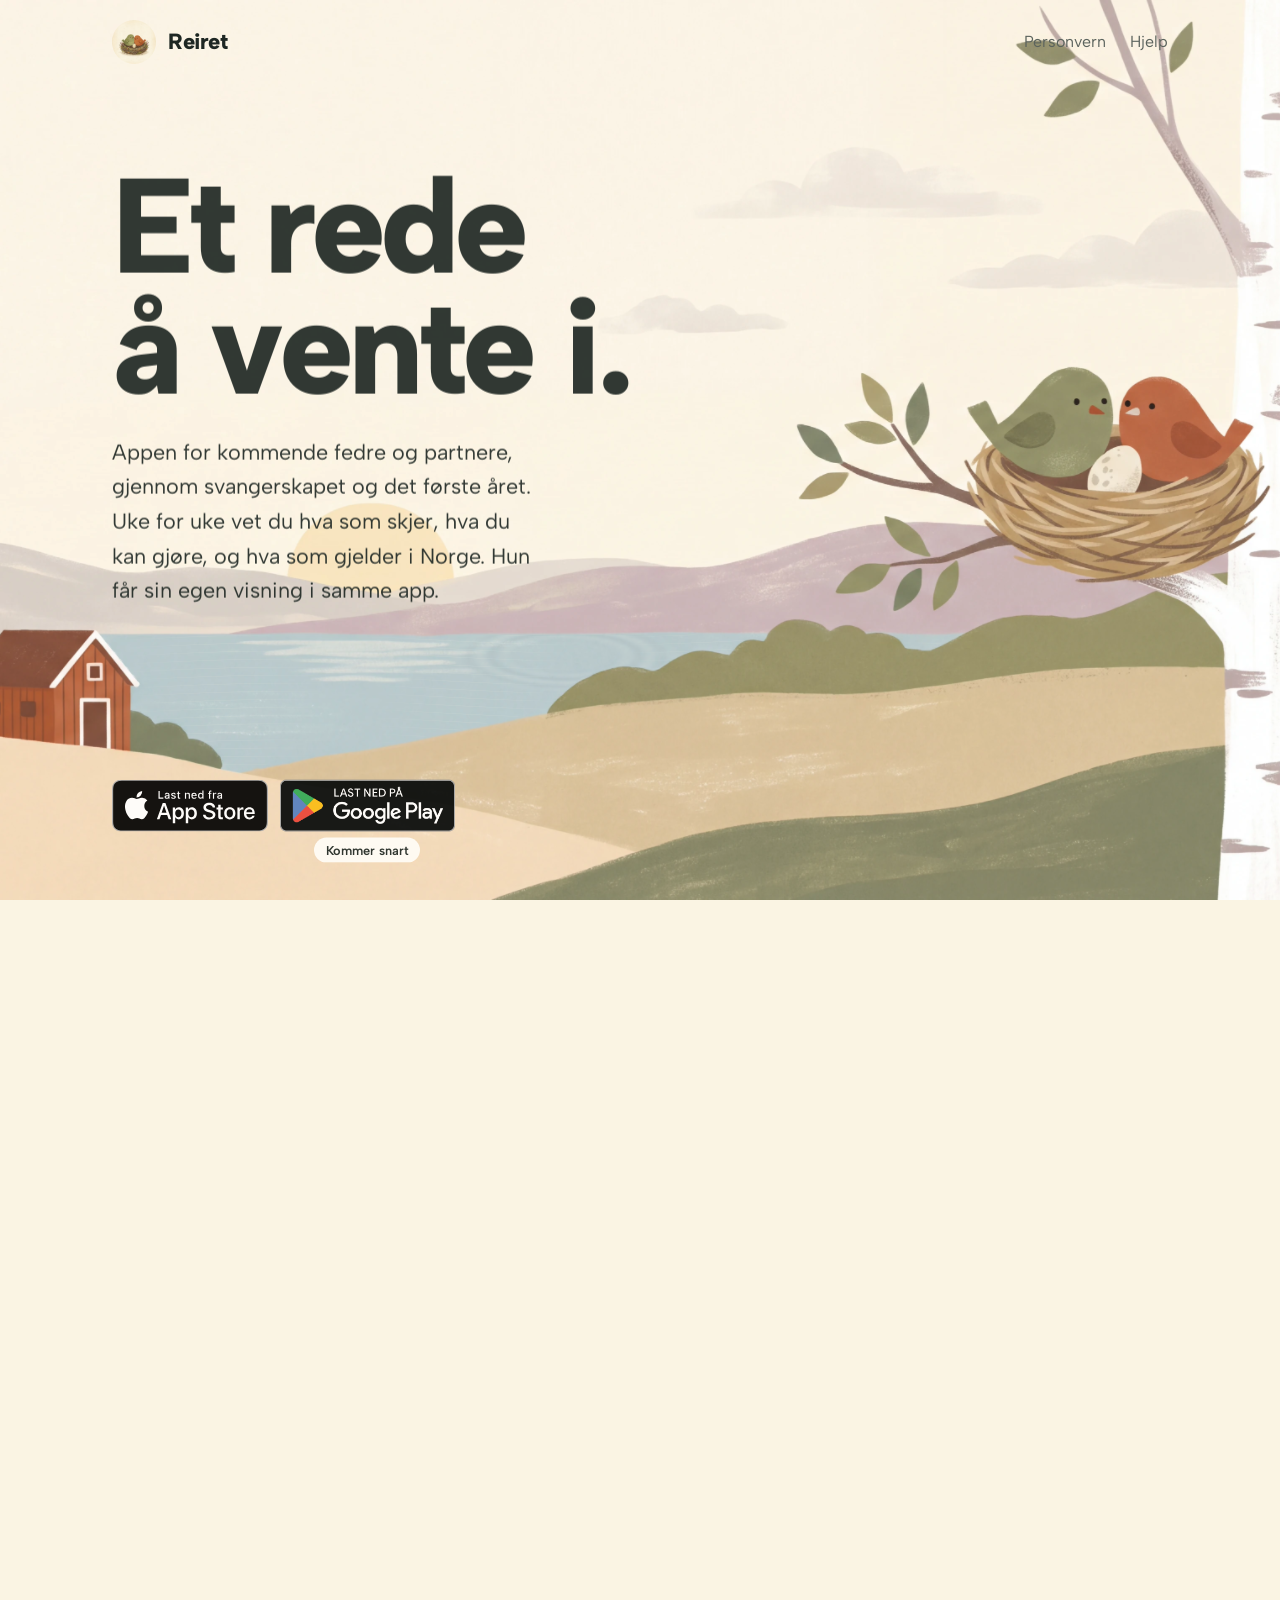
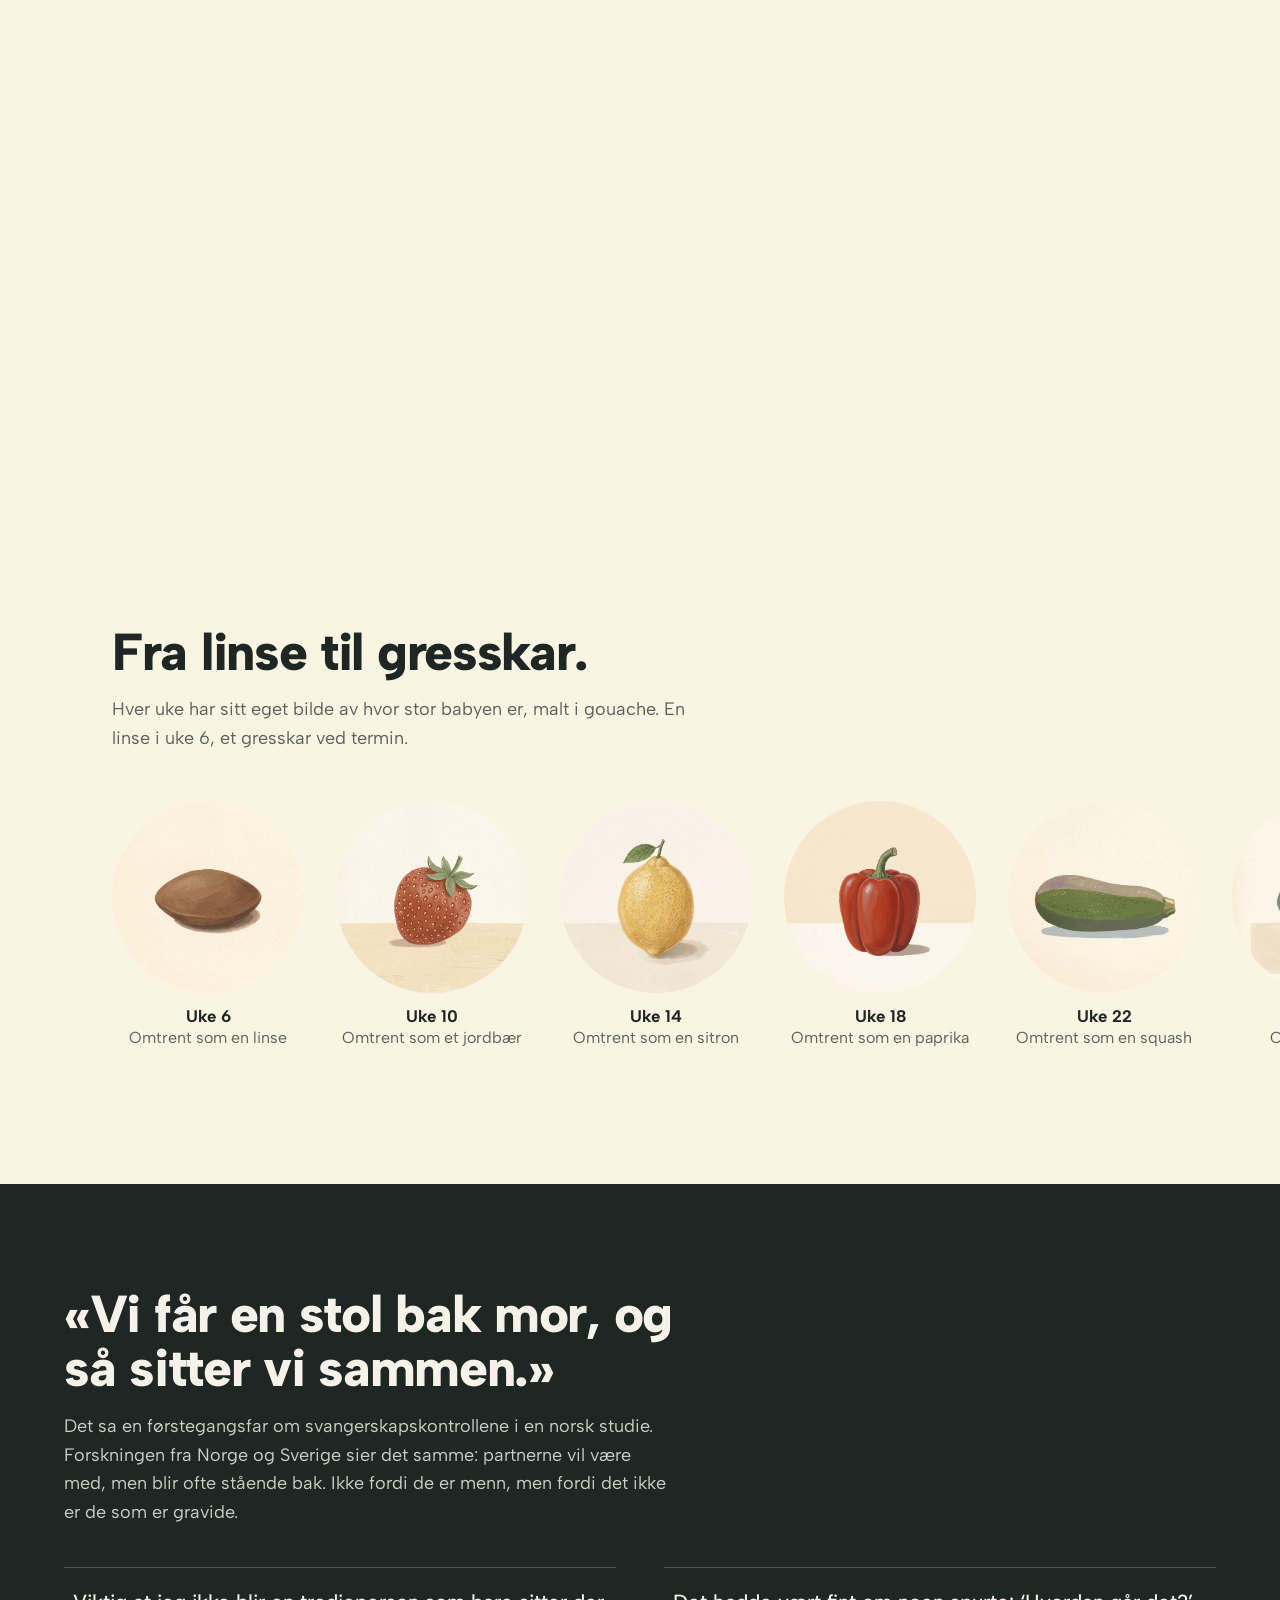
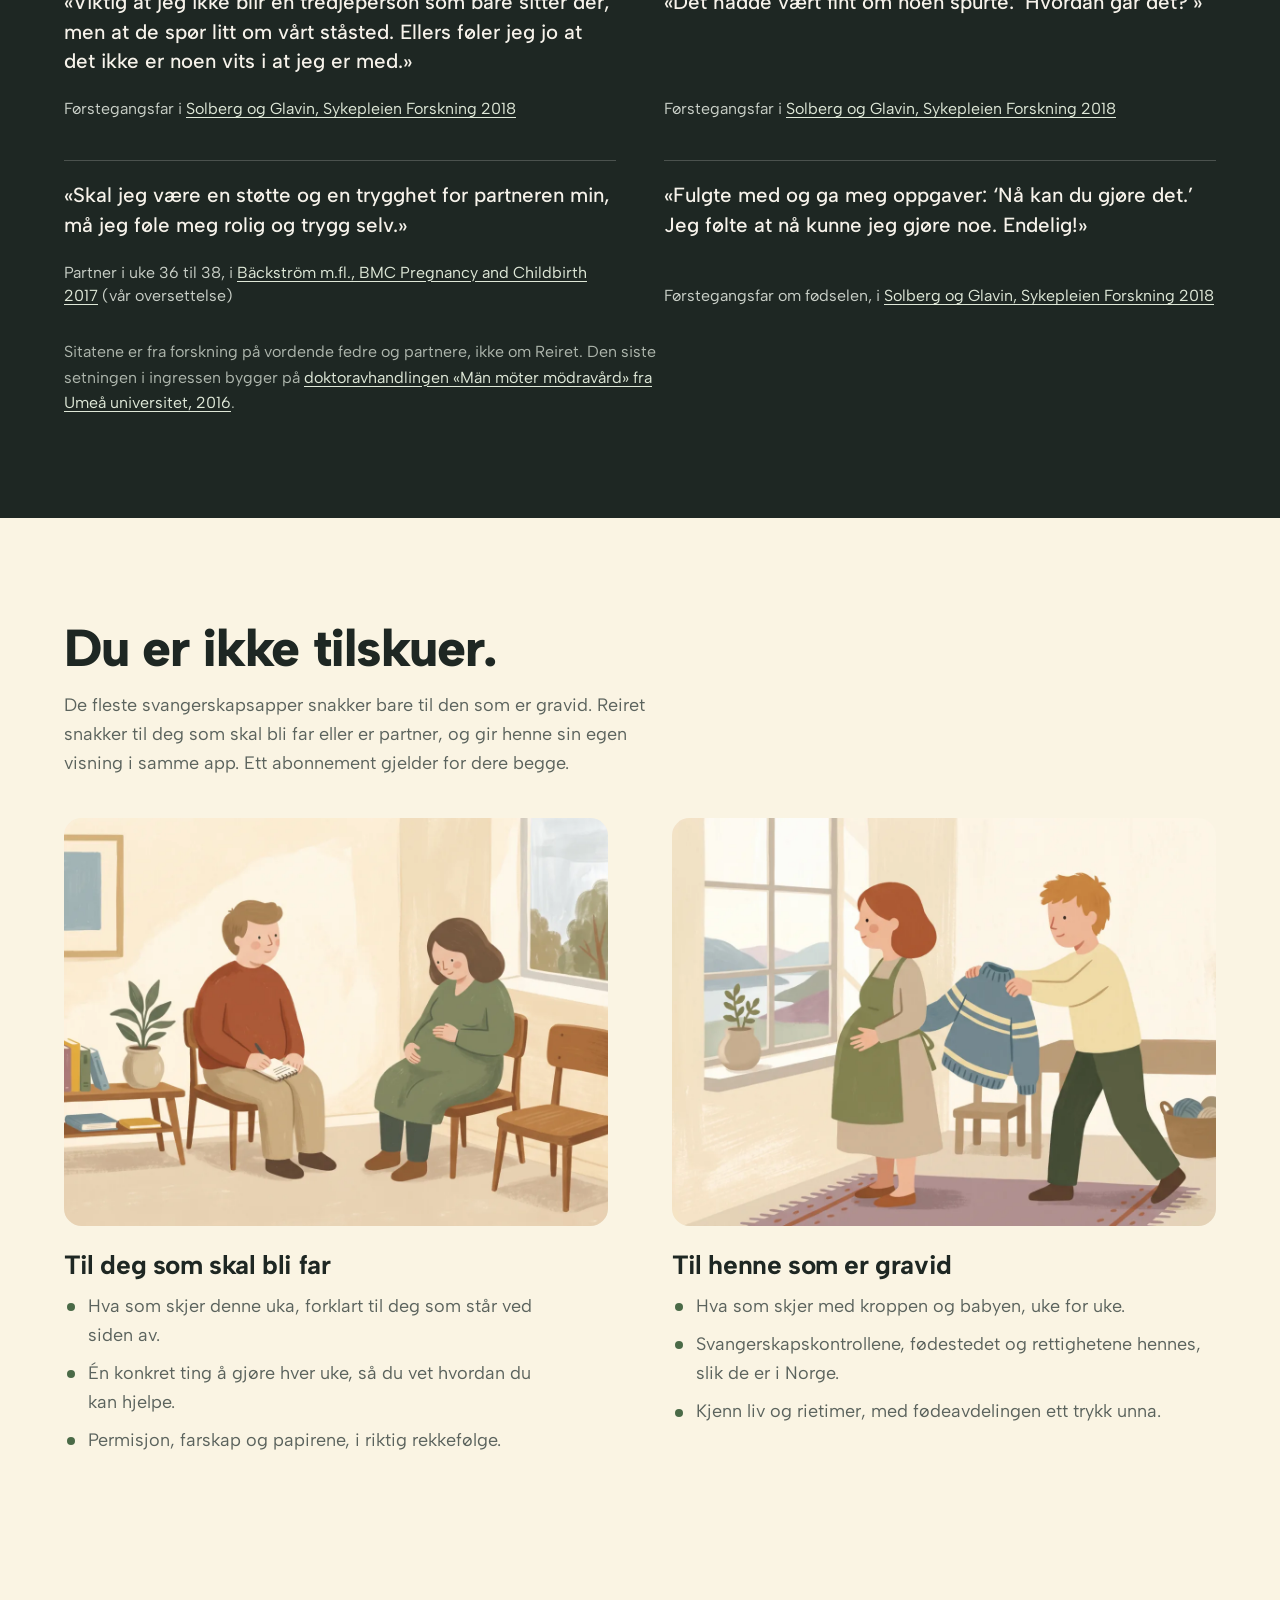
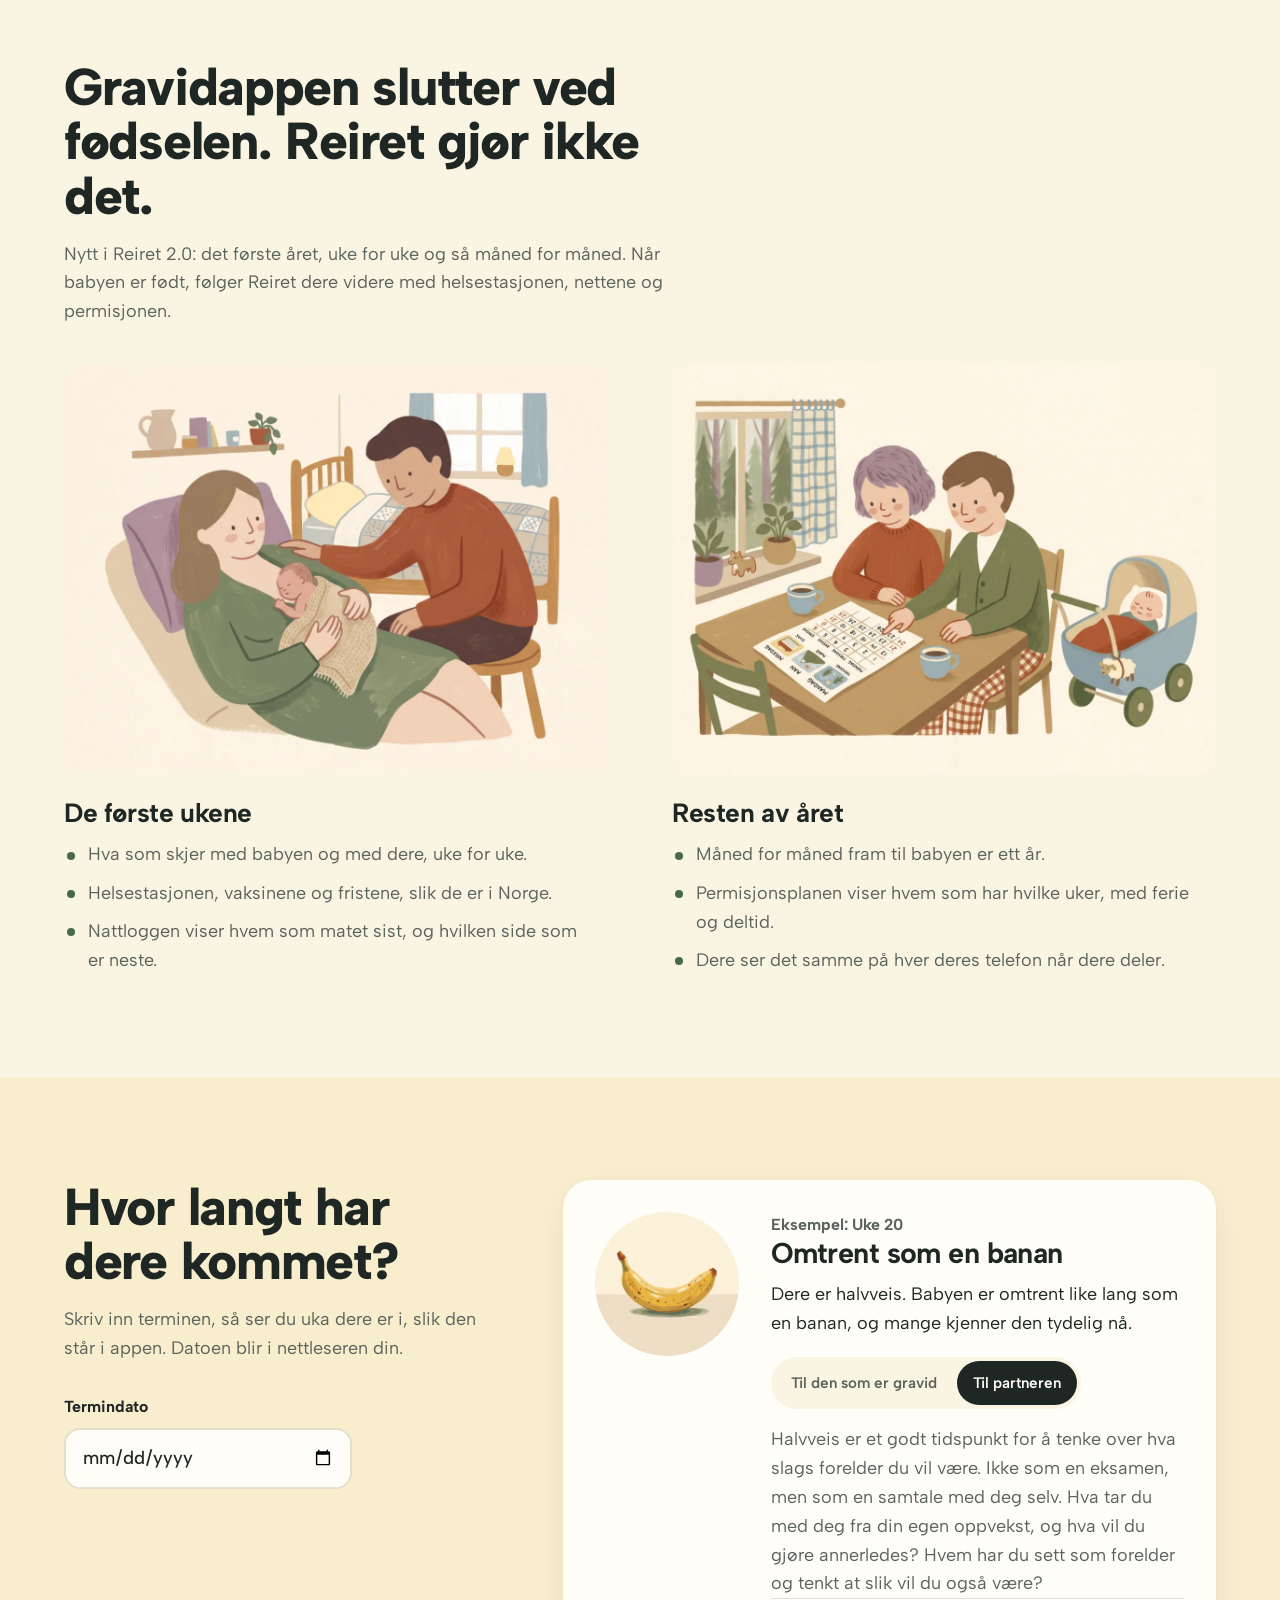
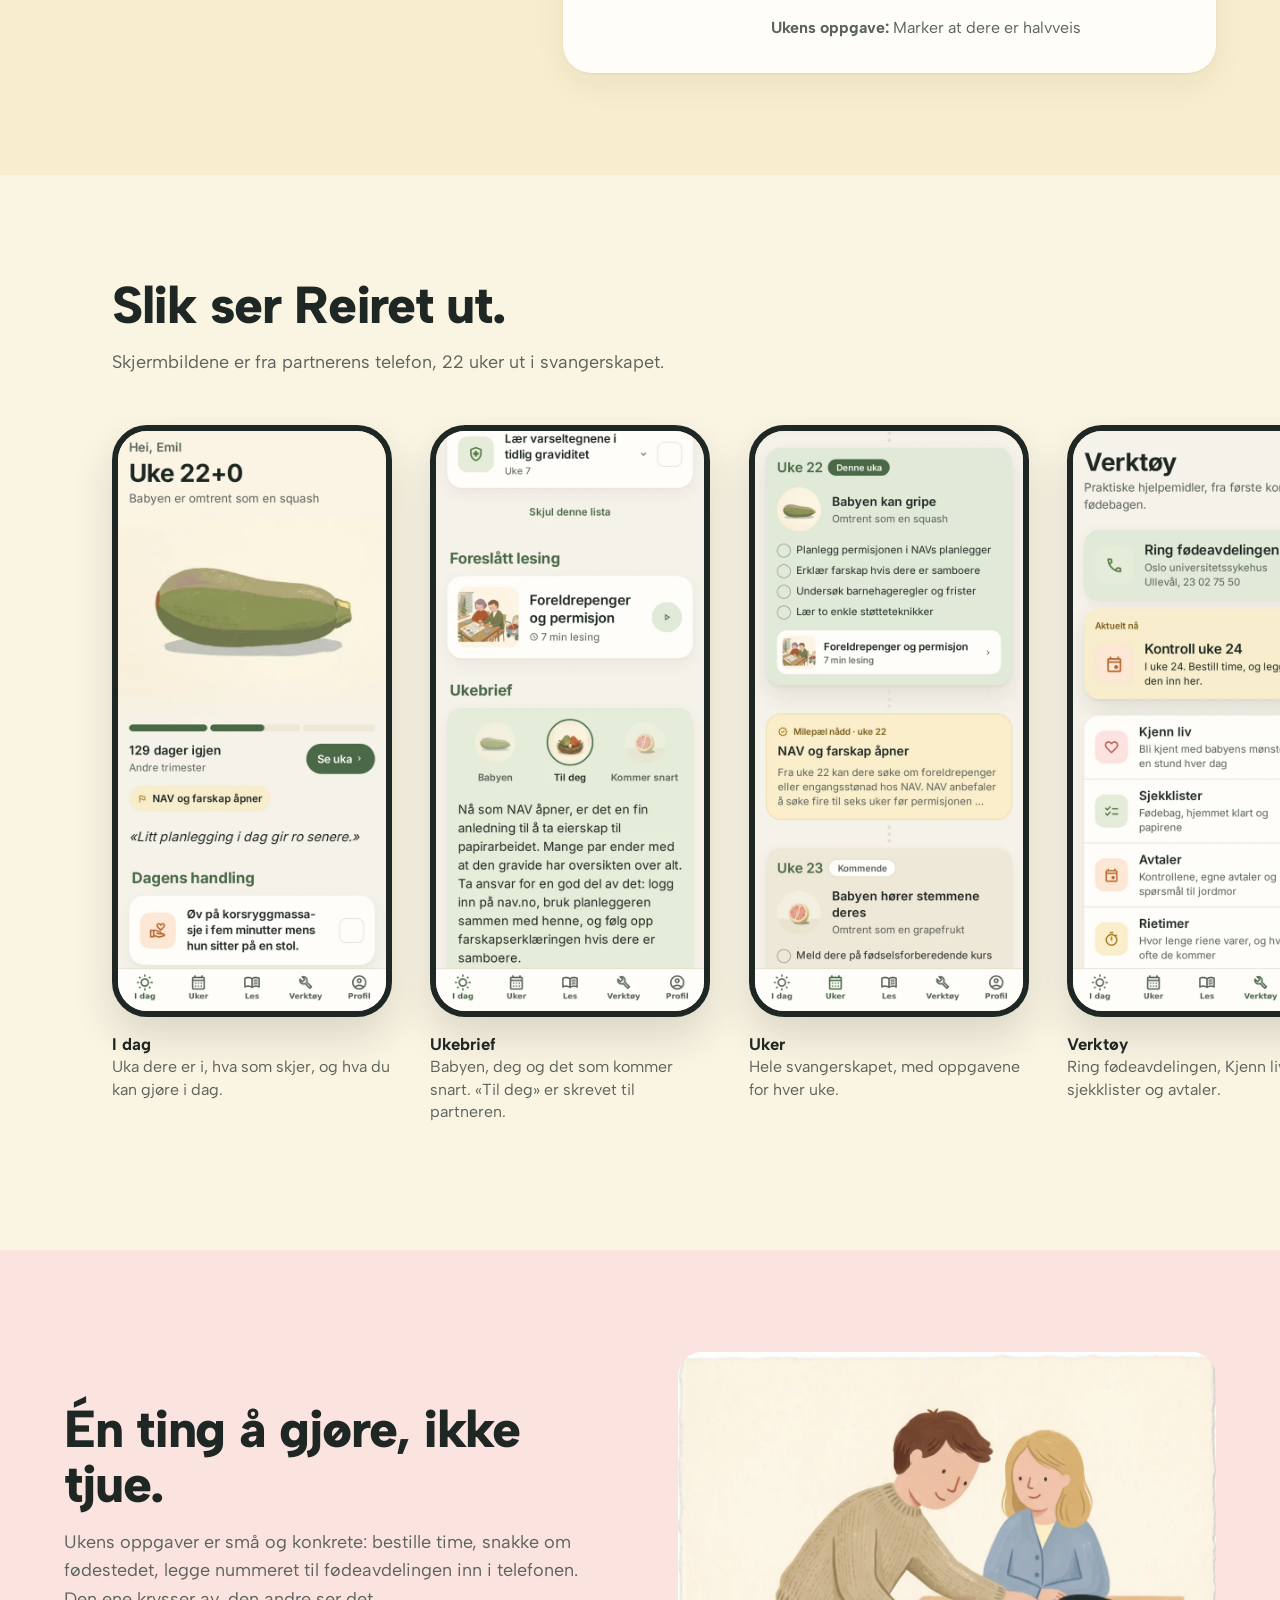
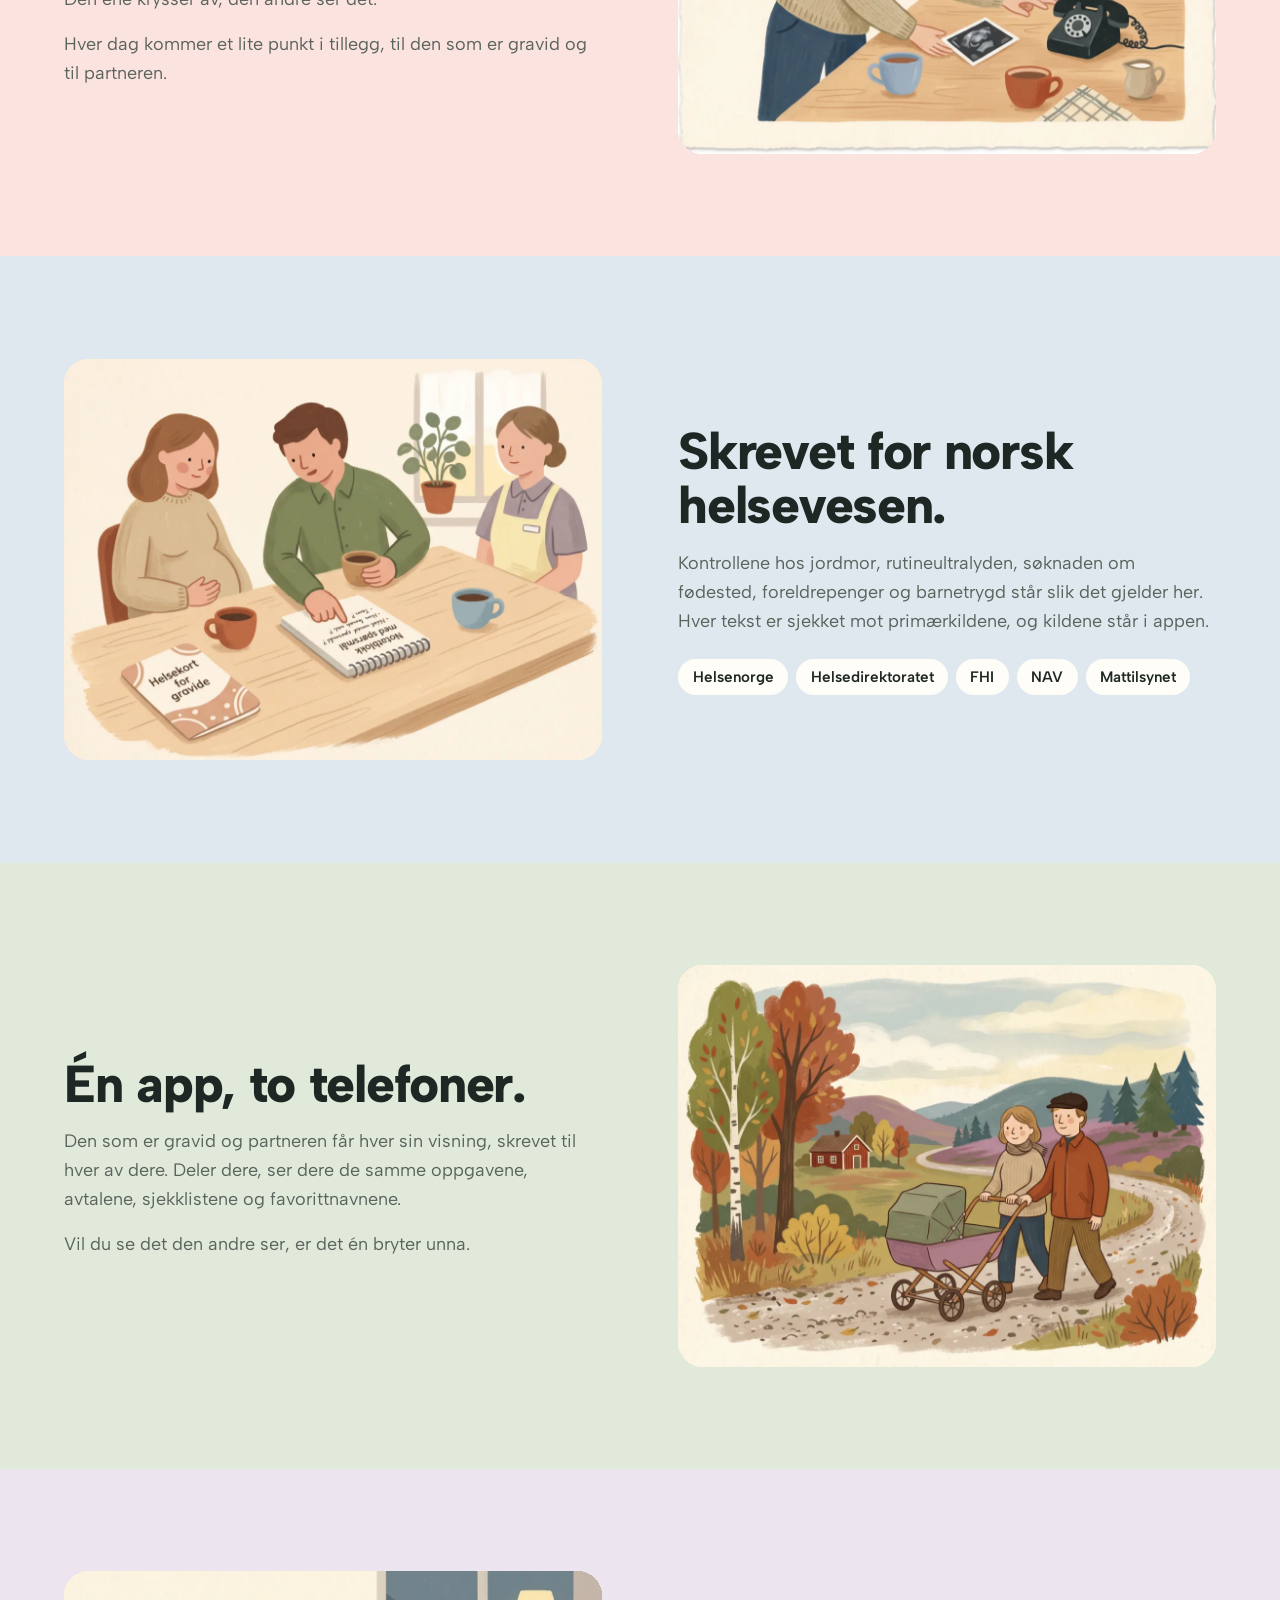
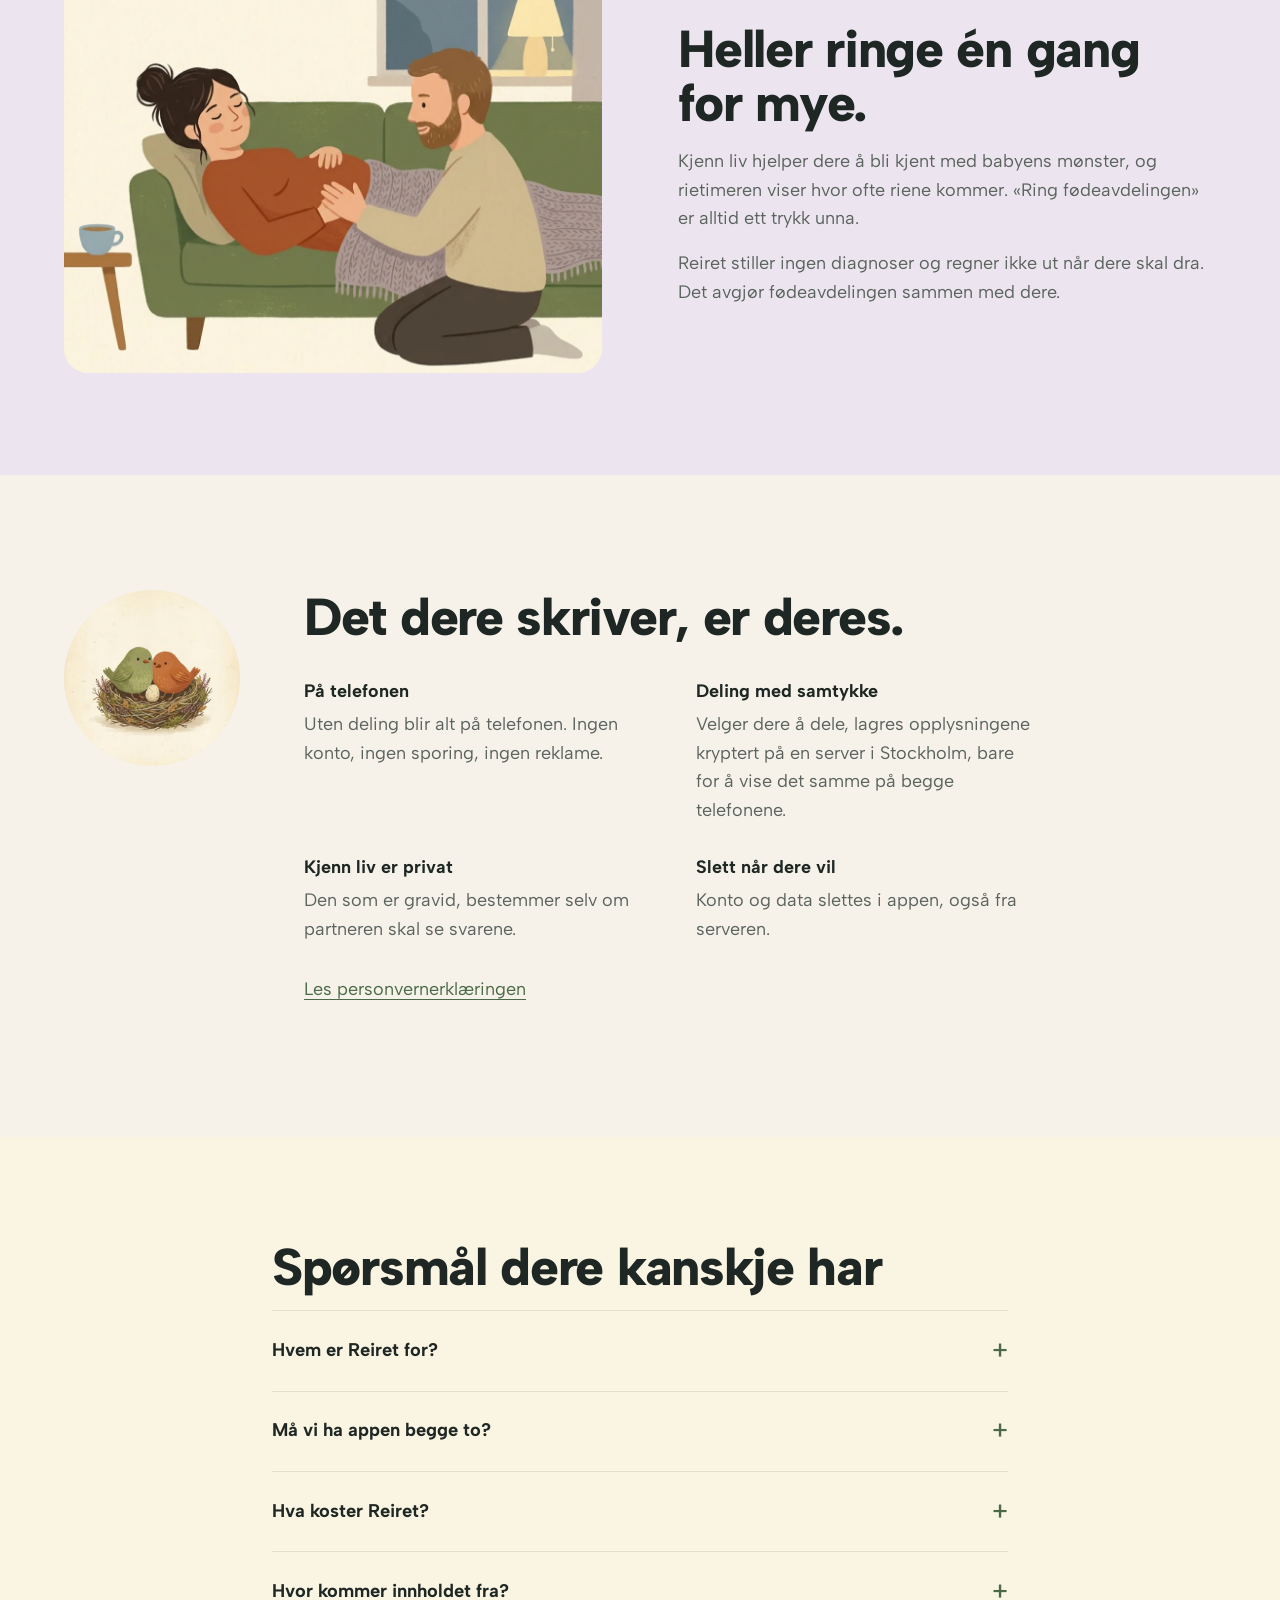
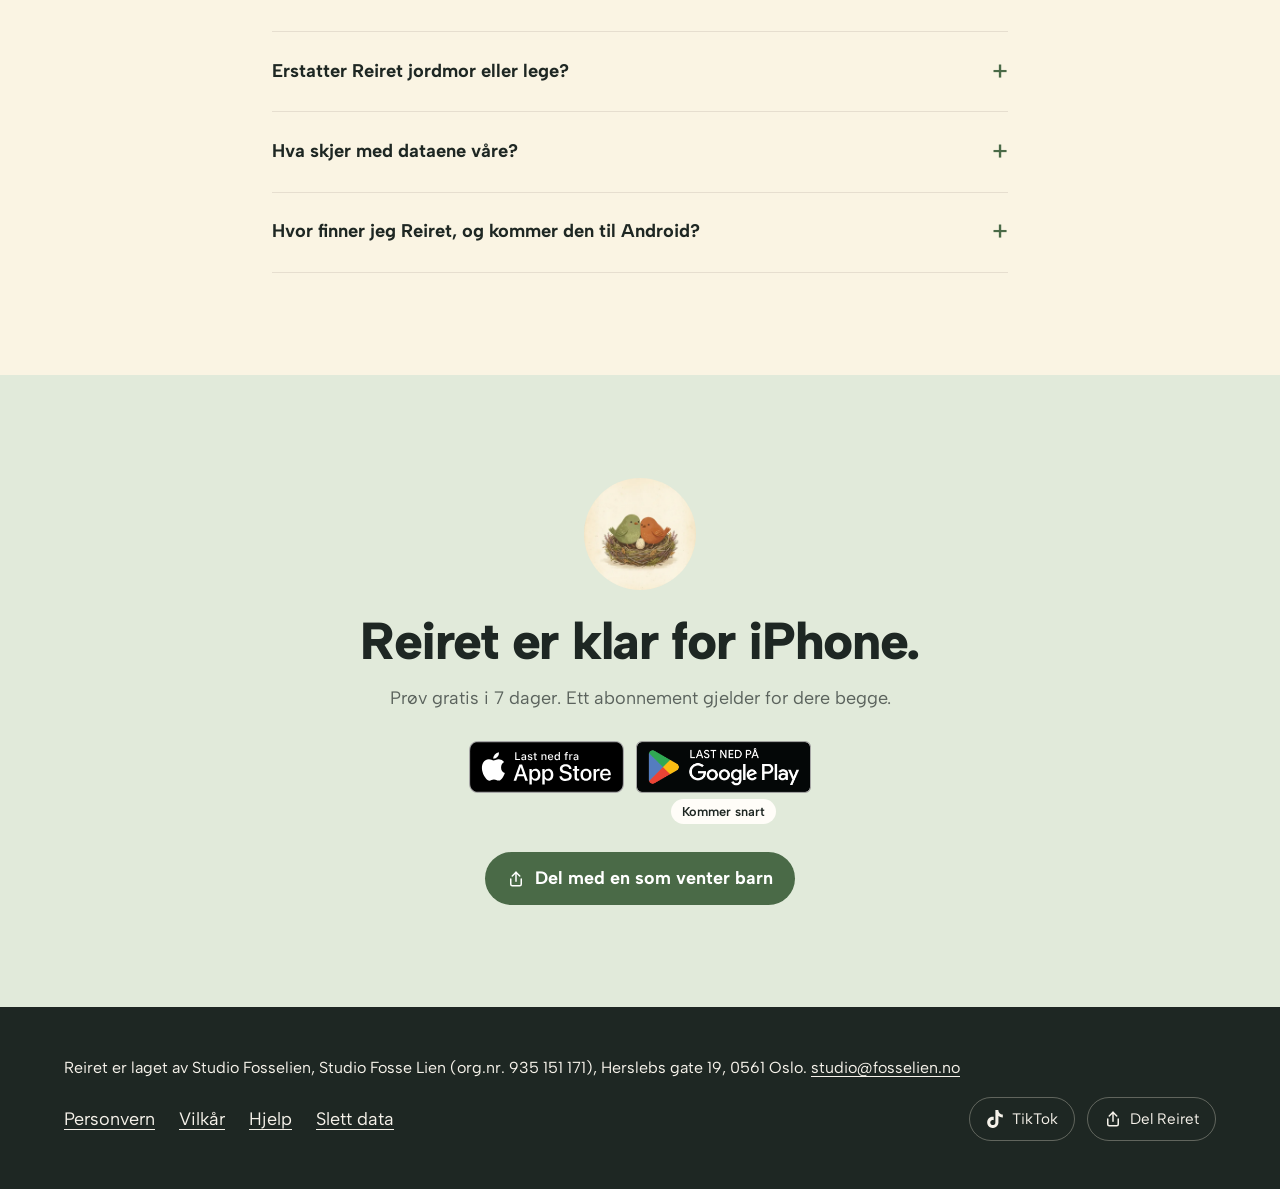
==== commit 9afa69ab: "Publiser nettsiden 2026-10-15" ====
--- a/app/index.html
+++ b/app/index.html
@@ -41,7 +41,7 @@
 <footer>
   <div class="innhold">
     <p>Reiret er laget av Studio Fosselien, Studio Fosse Lien (org.nr. 935 151 171), Herslebs gate 19, 0561 Oslo. <a href="mailto:studio@fosselien.no">studio@fosselien.no</a></p>
-    <nav aria-label="Bunnmeny"><a href="/personvern/">Personvern</a><a href="/vilkar/">Vilkår</a><a href="/hjelp/">Hjelp</a></nav>
+    <nav aria-label="Bunnmeny"><a href="/personvern/">Personvern</a><a href="/vilkar/">Vilkår</a><a href="/hjelp/">Hjelp</a><a href="/slett/">Slett data</a></nav>
     <div class="sosialt">
       <a href="https://www.tiktok.com/@studio.fosselien" rel="noopener" aria-label="Reiret på TikTok"><svg viewBox="0 0 24 24" width="18" height="18" aria-hidden="true" focusable="false"><path fill="currentColor" d="M12.525.02c1.31-.02 2.61-.01 3.91-.02.08 1.53.63 3.09 1.75 4.17 1.12 1.11 2.7 1.62 4.24 1.79v4.03c-1.44-.05-2.89-.35-4.2-.97-.57-.26-1.1-.59-1.62-.93-.01 2.92.01 5.84-.02 8.75-.08 1.4-.54 2.79-1.35 3.94-1.31 1.92-3.58 3.17-5.91 3.21-1.43.08-2.86-.31-4.08-1.03-2.02-1.19-3.44-3.37-3.65-5.71-.02-.5-.03-1-.01-1.49.18-1.9 1.12-3.72 2.58-4.96 1.66-1.44 3.98-2.13 6.15-1.72.02 1.48-.04 2.96-.04 4.44-.99-.32-2.15-.23-3.02.37-.63.41-1.11 1.04-1.36 1.75-.21.51-.15 1.07-.14 1.61.24 1.64 1.82 3.02 3.5 2.87 1.12-.01 2.19-.66 2.77-1.61.19-.33.4-.67.41-1.06.1-1.79.06-3.57.07-5.36.01-4.03-.01-8.05.02-12.07z"/></svg><span>TikTok</span></a>
       <button type="button" data-del hidden><svg viewBox="0 0 24 24" width="18" height="18" aria-hidden="true" focusable="false" fill="none" stroke="currentColor" stroke-width="2" stroke-linecap="round" stroke-linejoin="round"><path d="M12 3v12"/><path d="m7 8 5-5 5 5"/><path d="M5 12v7a2 2 0 0 0 2 2h10a2 2 0 0 0 2-2v-7"/></svg><span aria-live="polite">Del Reiret</span></button>
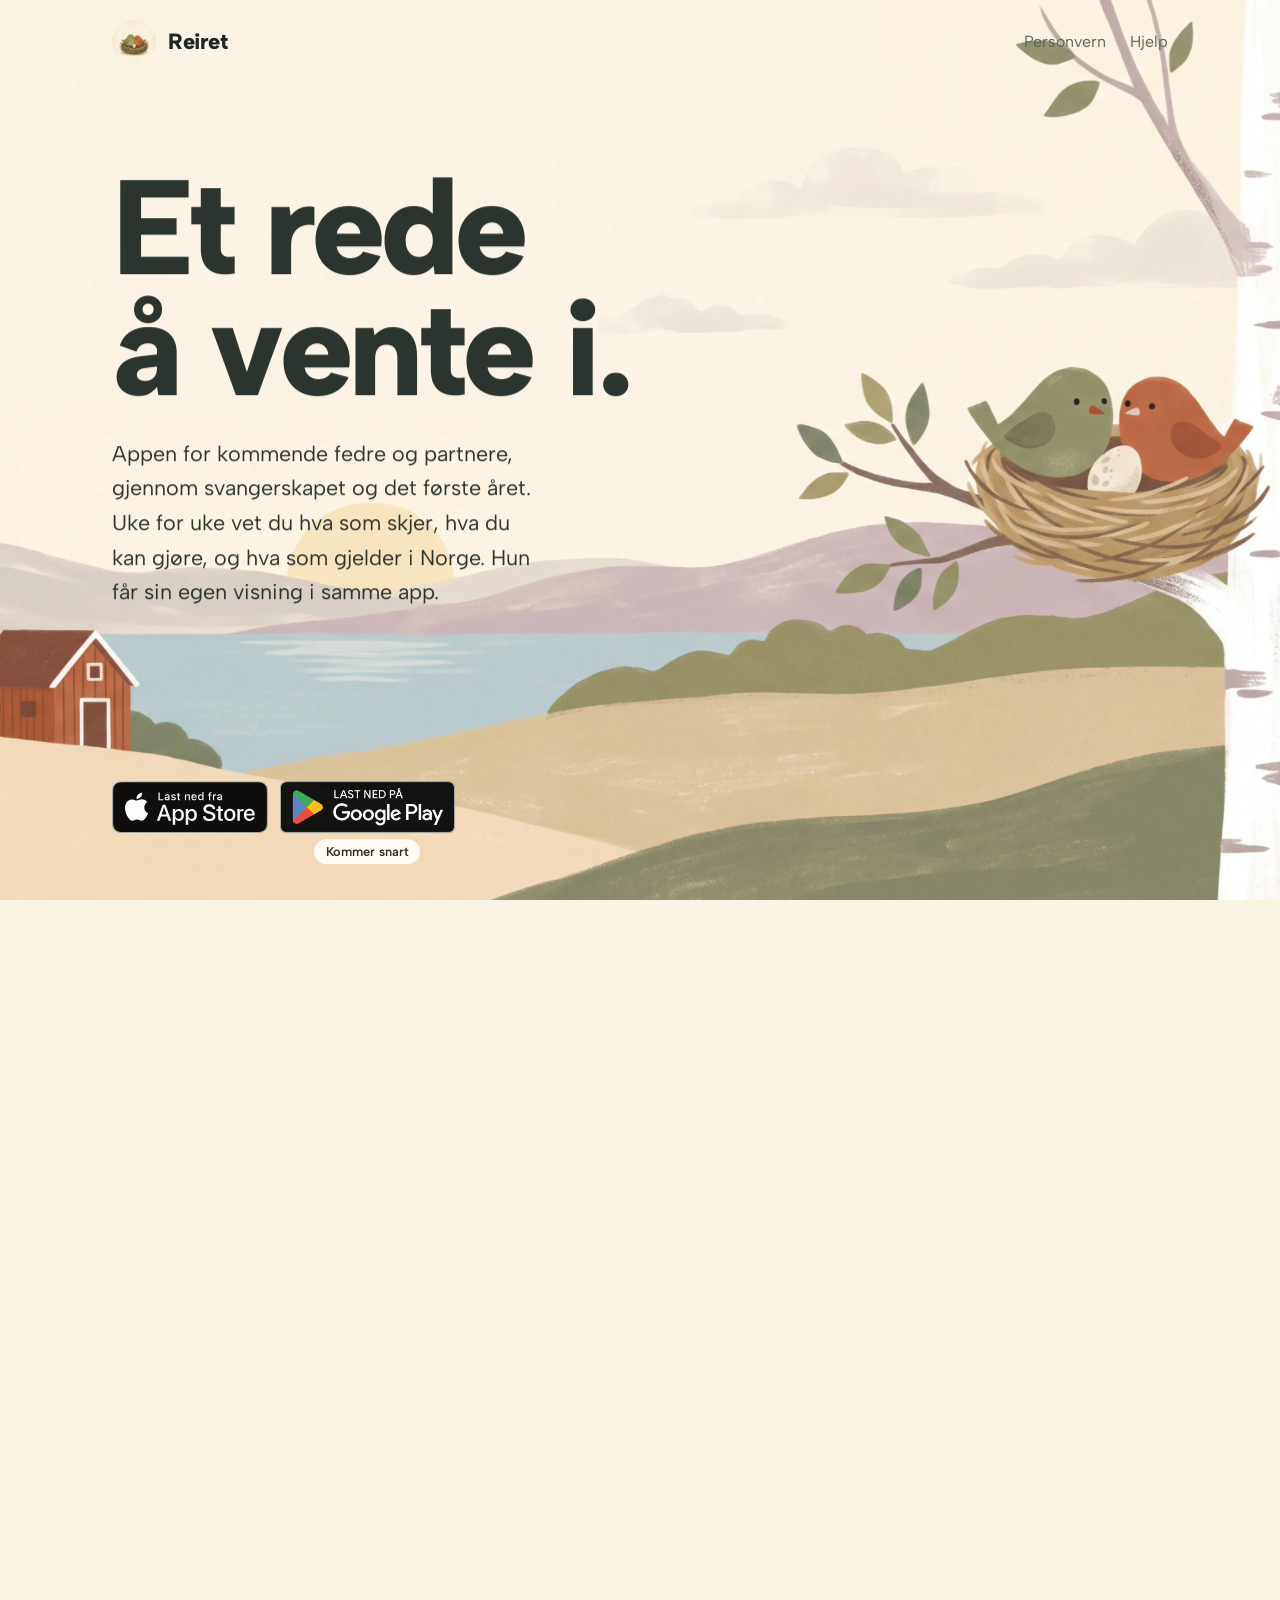
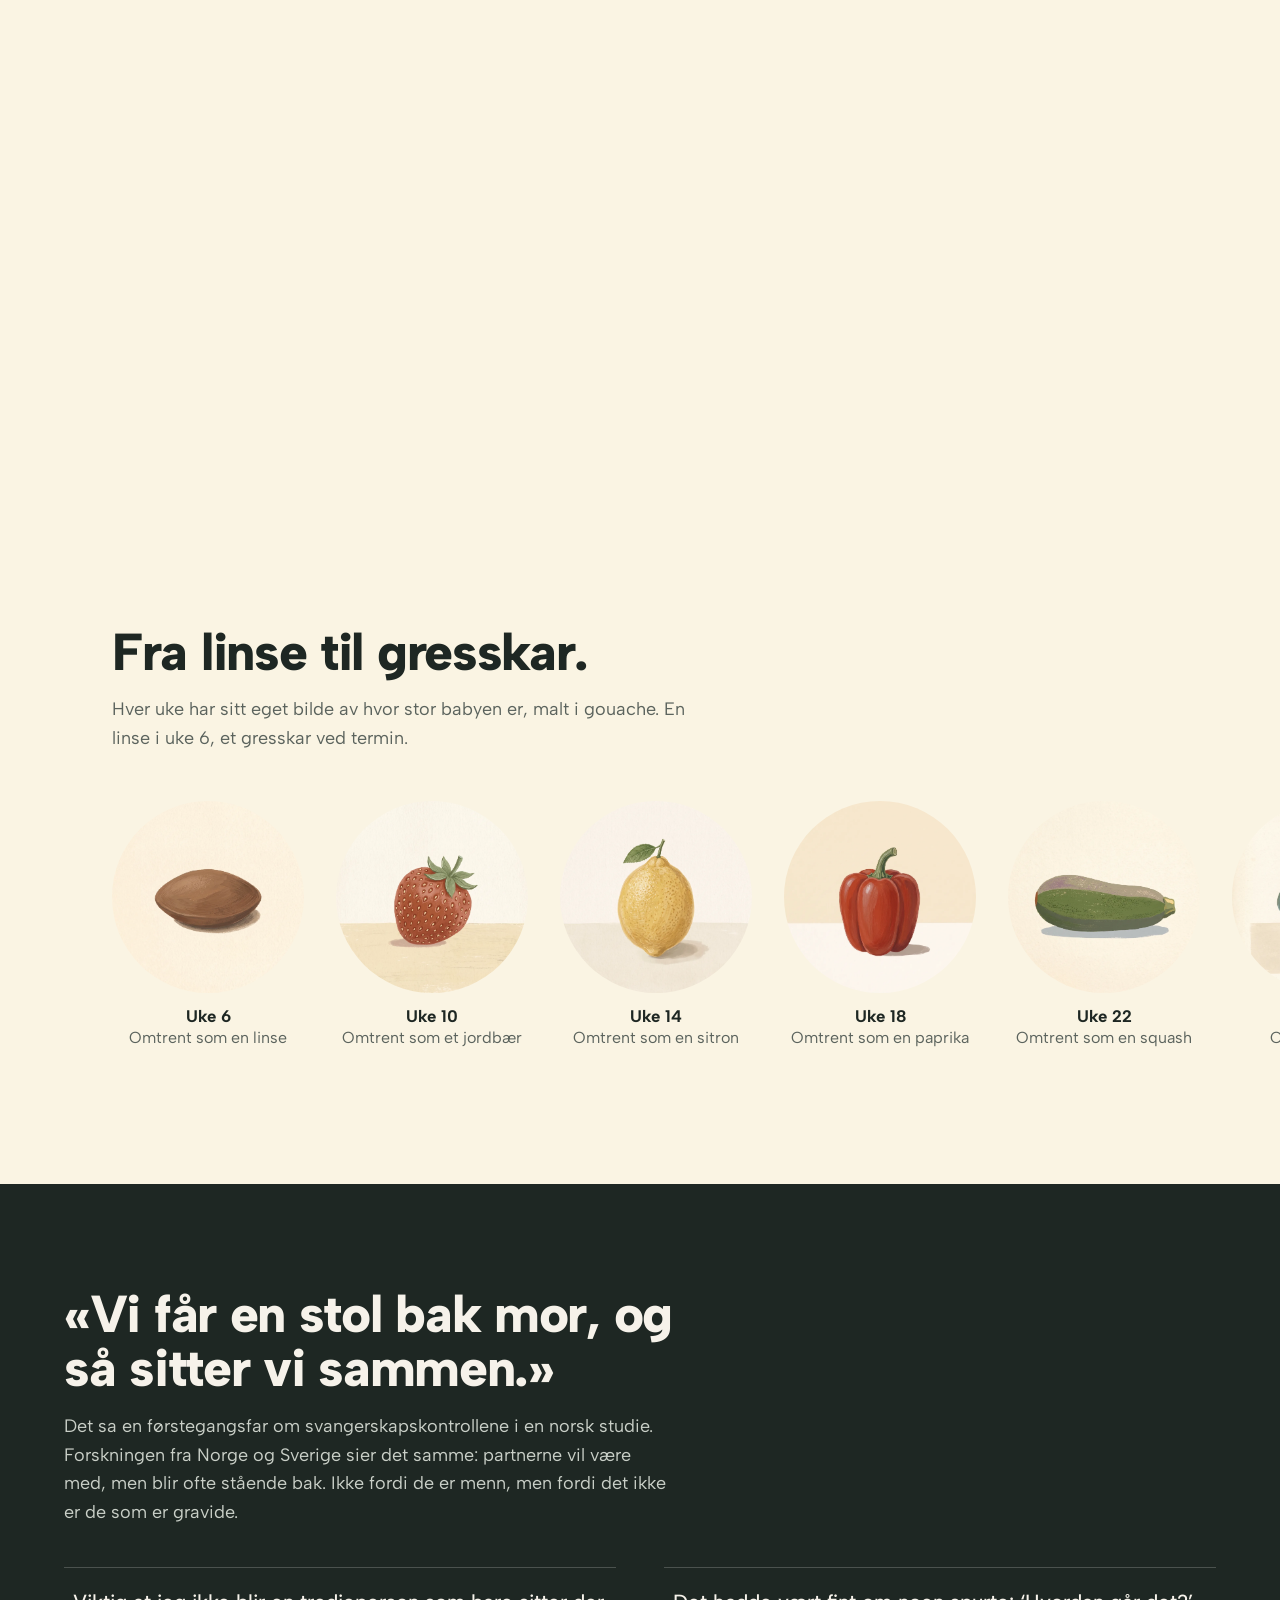
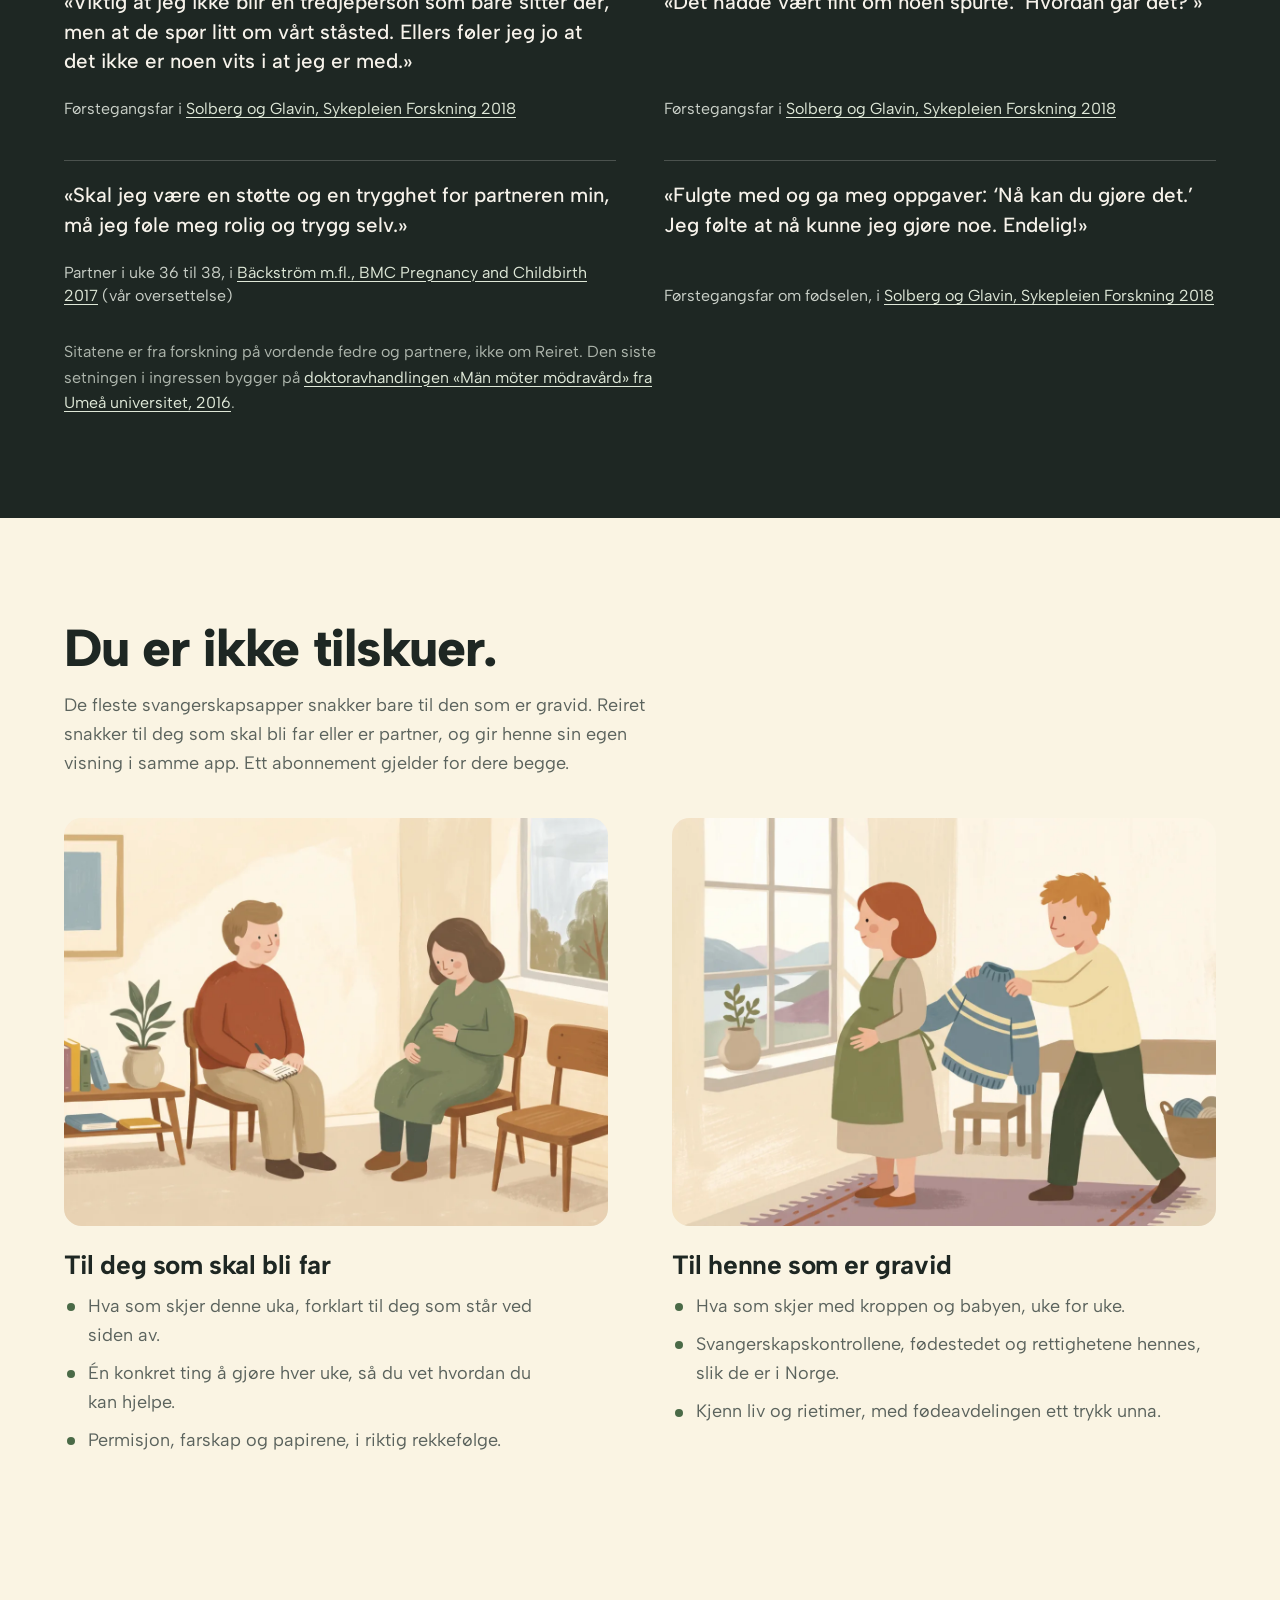
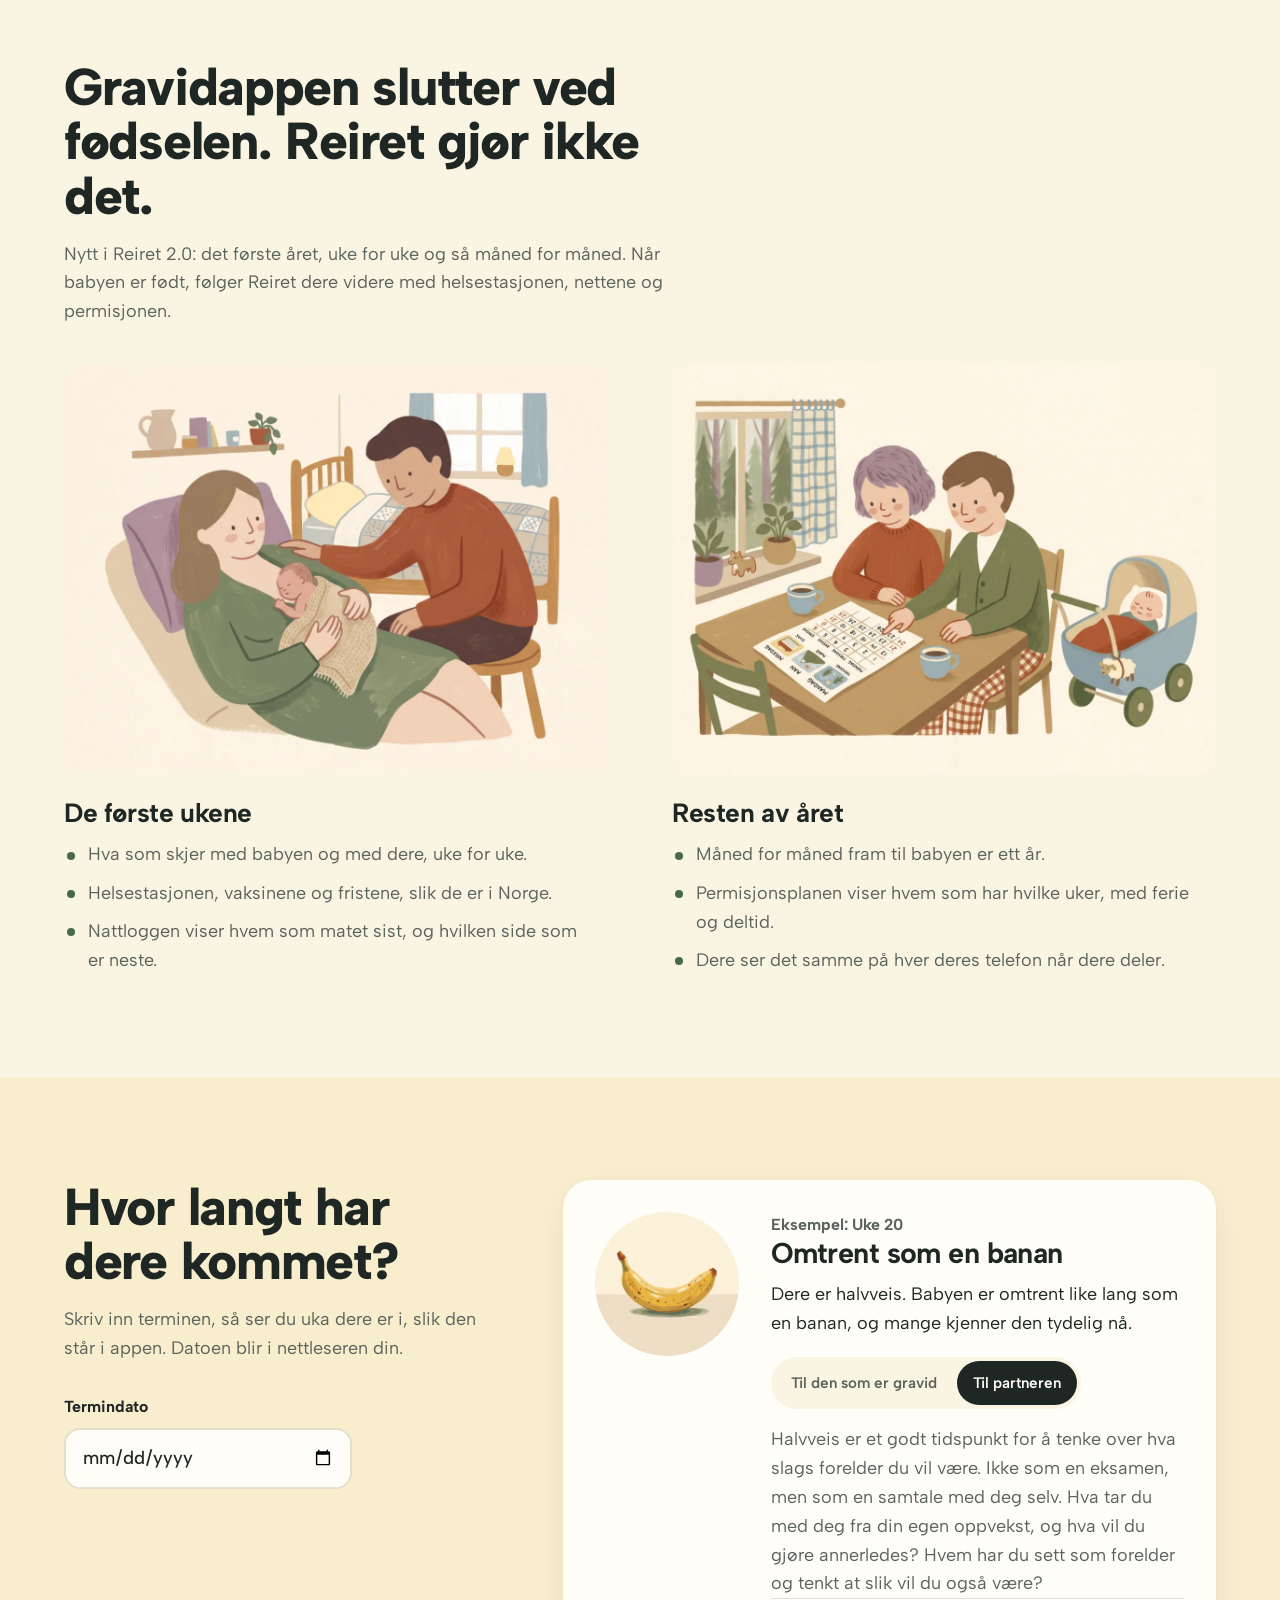
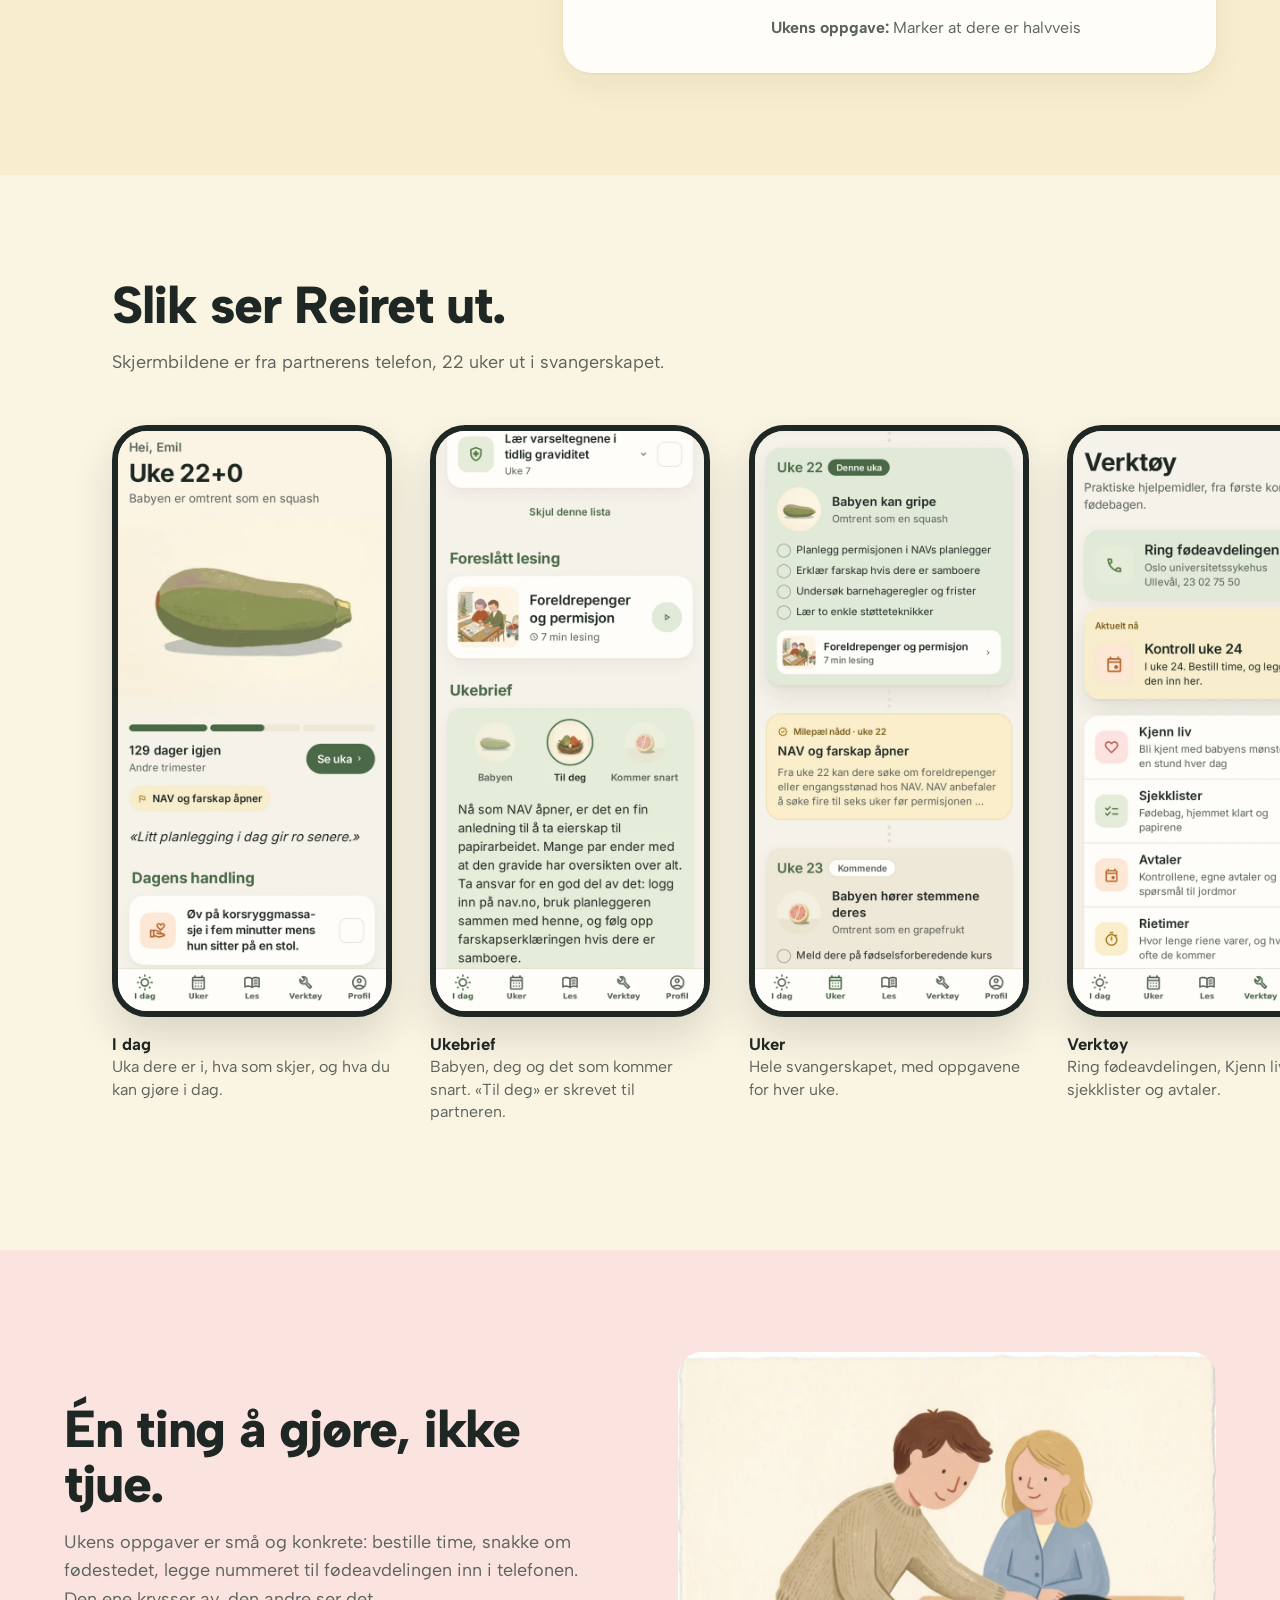
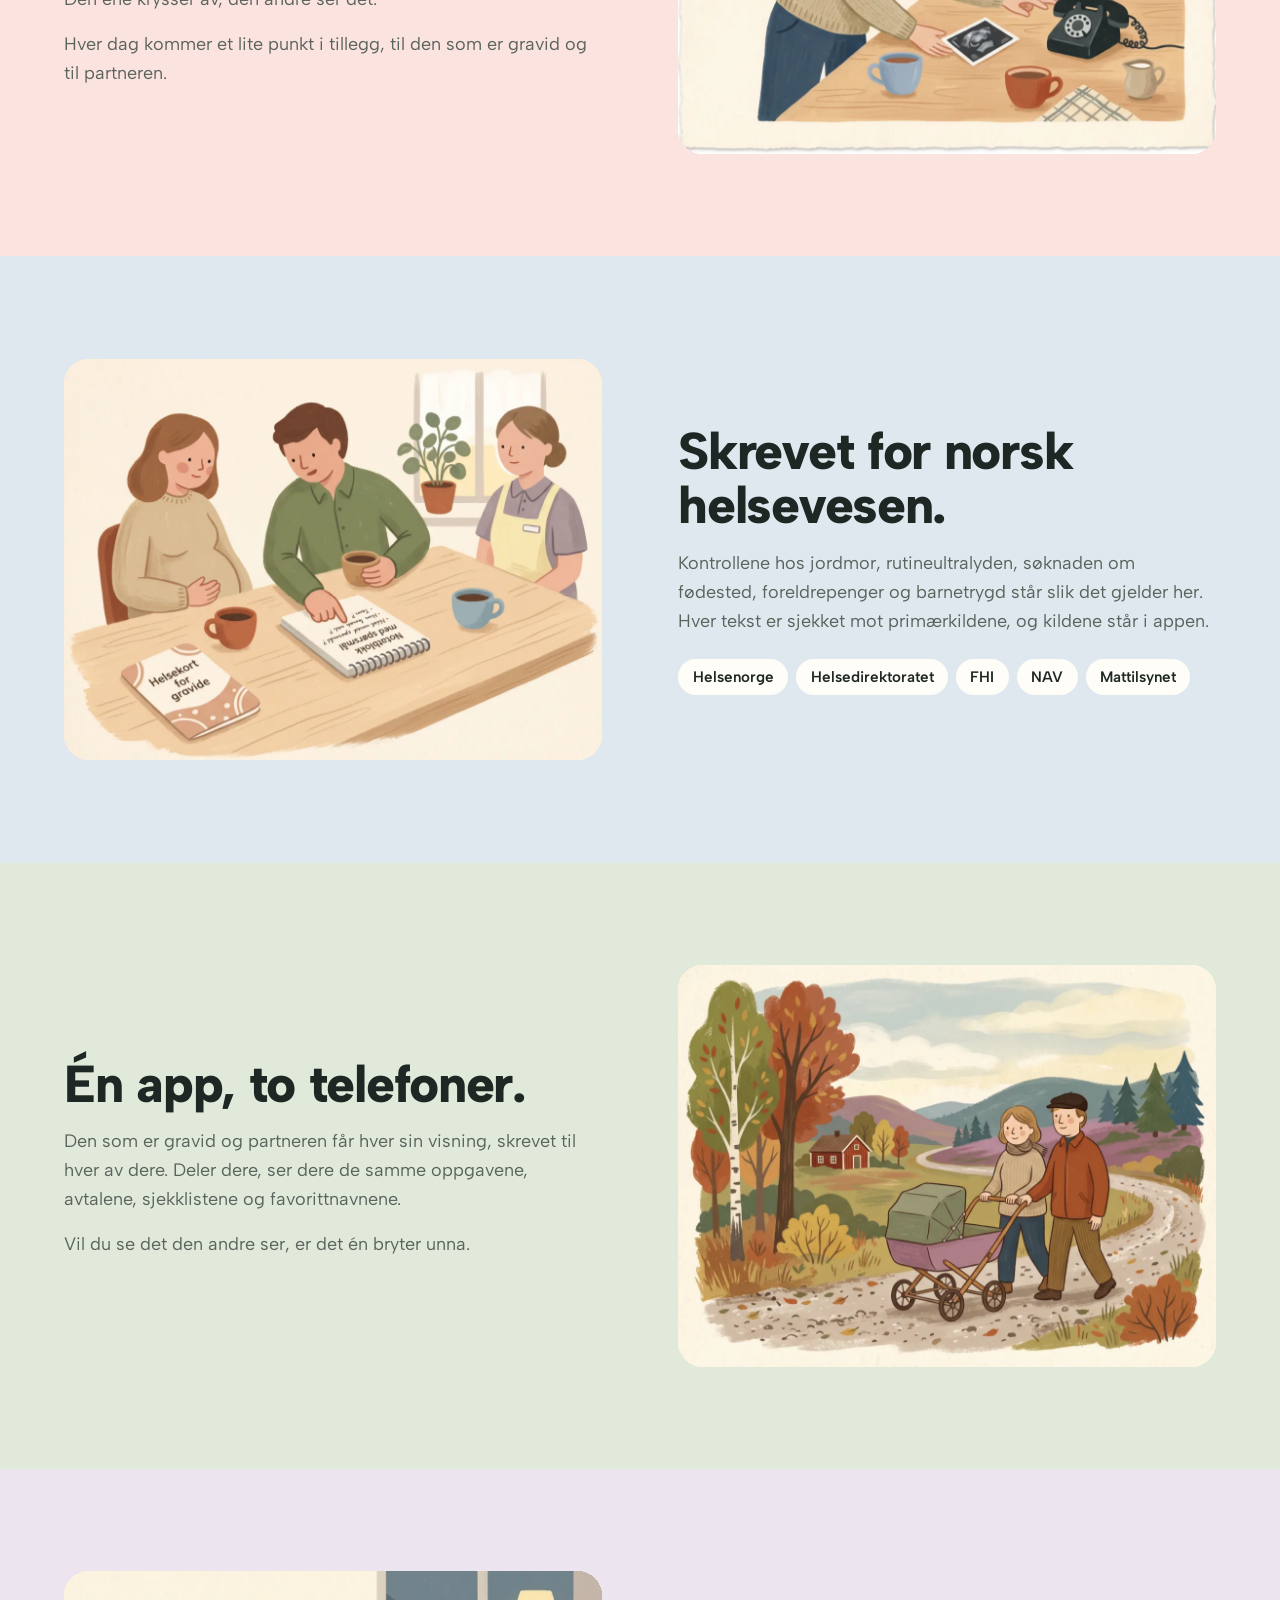
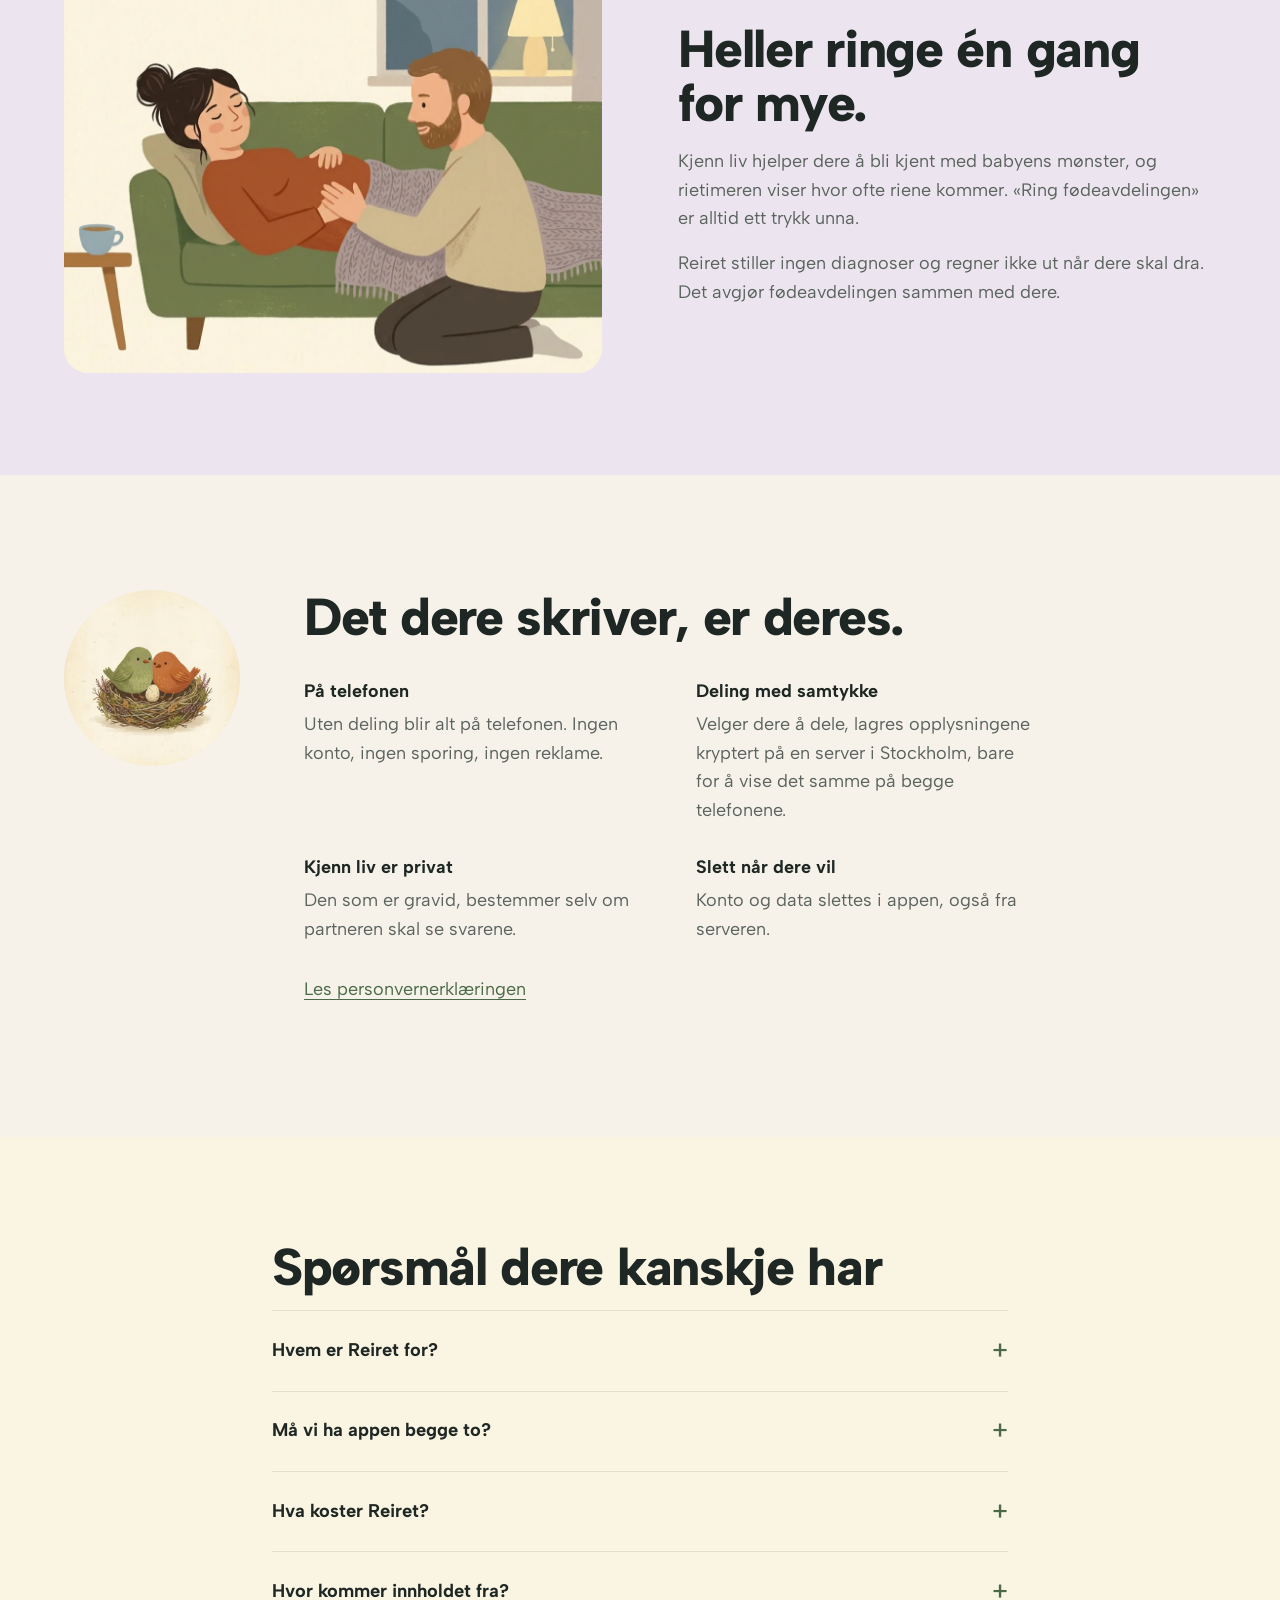
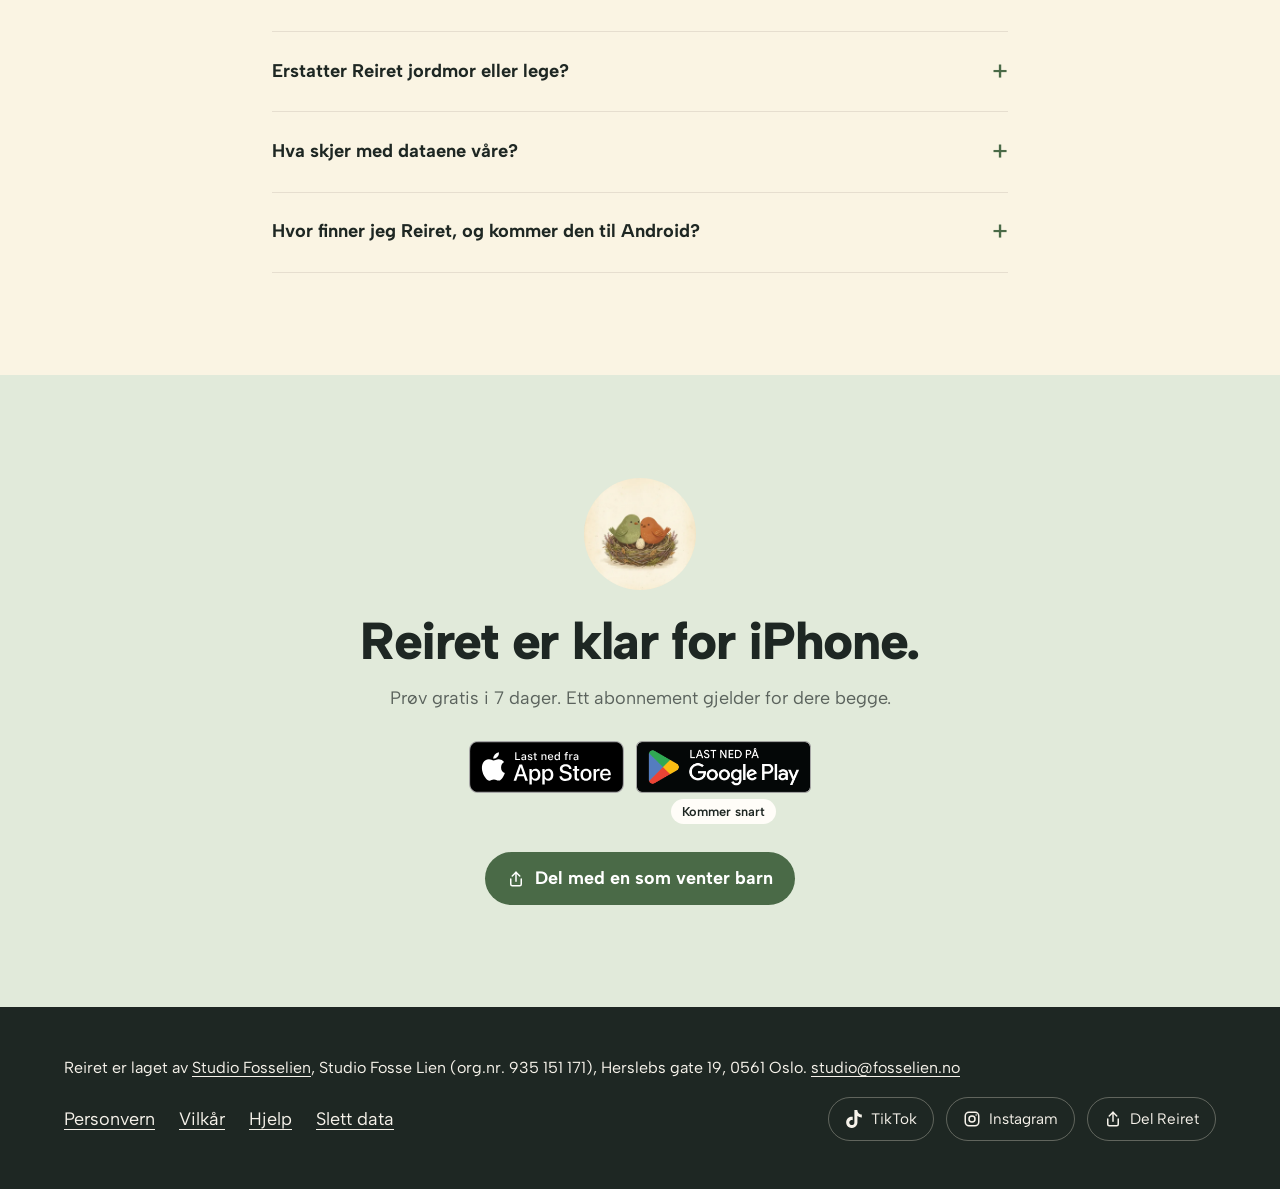
==== commit e5d41e85: "Publiser nettsiden 2026-10-17" ====
--- a/app/index.html
+++ b/app/index.html
@@ -40,10 +40,11 @@
 </main>
 <footer>
   <div class="innhold">
-    <p>Reiret er laget av Studio Fosselien, Studio Fosse Lien (org.nr. 935 151 171), Herslebs gate 19, 0561 Oslo. <a href="mailto:studio@fosselien.no">studio@fosselien.no</a></p>
+    <p>Reiret er laget av <a href="https://www.fosselien.no/">Studio Fosselien</a>, Studio Fosse Lien (org.nr. 935 151 171), Herslebs gate 19, 0561 Oslo. <a href="mailto:studio@fosselien.no">studio@fosselien.no</a></p>
     <nav aria-label="Bunnmeny"><a href="/personvern/">Personvern</a><a href="/vilkar/">Vilkår</a><a href="/hjelp/">Hjelp</a><a href="/slett/">Slett data</a></nav>
     <div class="sosialt">
       <a href="https://www.tiktok.com/@studio.fosselien" rel="noopener" aria-label="Reiret på TikTok"><svg viewBox="0 0 24 24" width="18" height="18" aria-hidden="true" focusable="false"><path fill="currentColor" d="M12.525.02c1.31-.02 2.61-.01 3.91-.02.08 1.53.63 3.09 1.75 4.17 1.12 1.11 2.7 1.62 4.24 1.79v4.03c-1.44-.05-2.89-.35-4.2-.97-.57-.26-1.1-.59-1.62-.93-.01 2.92.01 5.84-.02 8.75-.08 1.4-.54 2.79-1.35 3.94-1.31 1.92-3.58 3.17-5.91 3.21-1.43.08-2.86-.31-4.08-1.03-2.02-1.19-3.44-3.37-3.65-5.71-.02-.5-.03-1-.01-1.49.18-1.9 1.12-3.72 2.58-4.96 1.66-1.44 3.98-2.13 6.15-1.72.02 1.48-.04 2.96-.04 4.44-.99-.32-2.15-.23-3.02.37-.63.41-1.11 1.04-1.36 1.75-.21.51-.15 1.07-.14 1.61.24 1.64 1.82 3.02 3.5 2.87 1.12-.01 2.19-.66 2.77-1.61.19-.33.4-.67.41-1.06.1-1.79.06-3.57.07-5.36.01-4.03-.01-8.05.02-12.07z"/></svg><span>TikTok</span></a>
+      <a href="https://www.instagram.com/reiretapp/" rel="noopener" aria-label="Reiret på Instagram"><svg viewBox="0 0 24 24" width="18" height="18" aria-hidden="true" focusable="false" fill="none" stroke="currentColor" stroke-width="2" stroke-linecap="round" stroke-linejoin="round"><rect x="3" y="3" width="18" height="18" rx="5"/><circle cx="12" cy="12" r="4"/><circle cx="17.5" cy="6.5" r="1" fill="currentColor" stroke="none"/></svg><span>Instagram</span></a>
       <button type="button" data-del hidden><svg viewBox="0 0 24 24" width="18" height="18" aria-hidden="true" focusable="false" fill="none" stroke="currentColor" stroke-width="2" stroke-linecap="round" stroke-linejoin="round"><path d="M12 3v12"/><path d="m7 8 5-5 5 5"/><path d="M5 12v7a2 2 0 0 0 2 2h10a2 2 0 0 0 2-2v-7"/></svg><span aria-live="polite">Del Reiret</span></button>
     </div>
   </div>
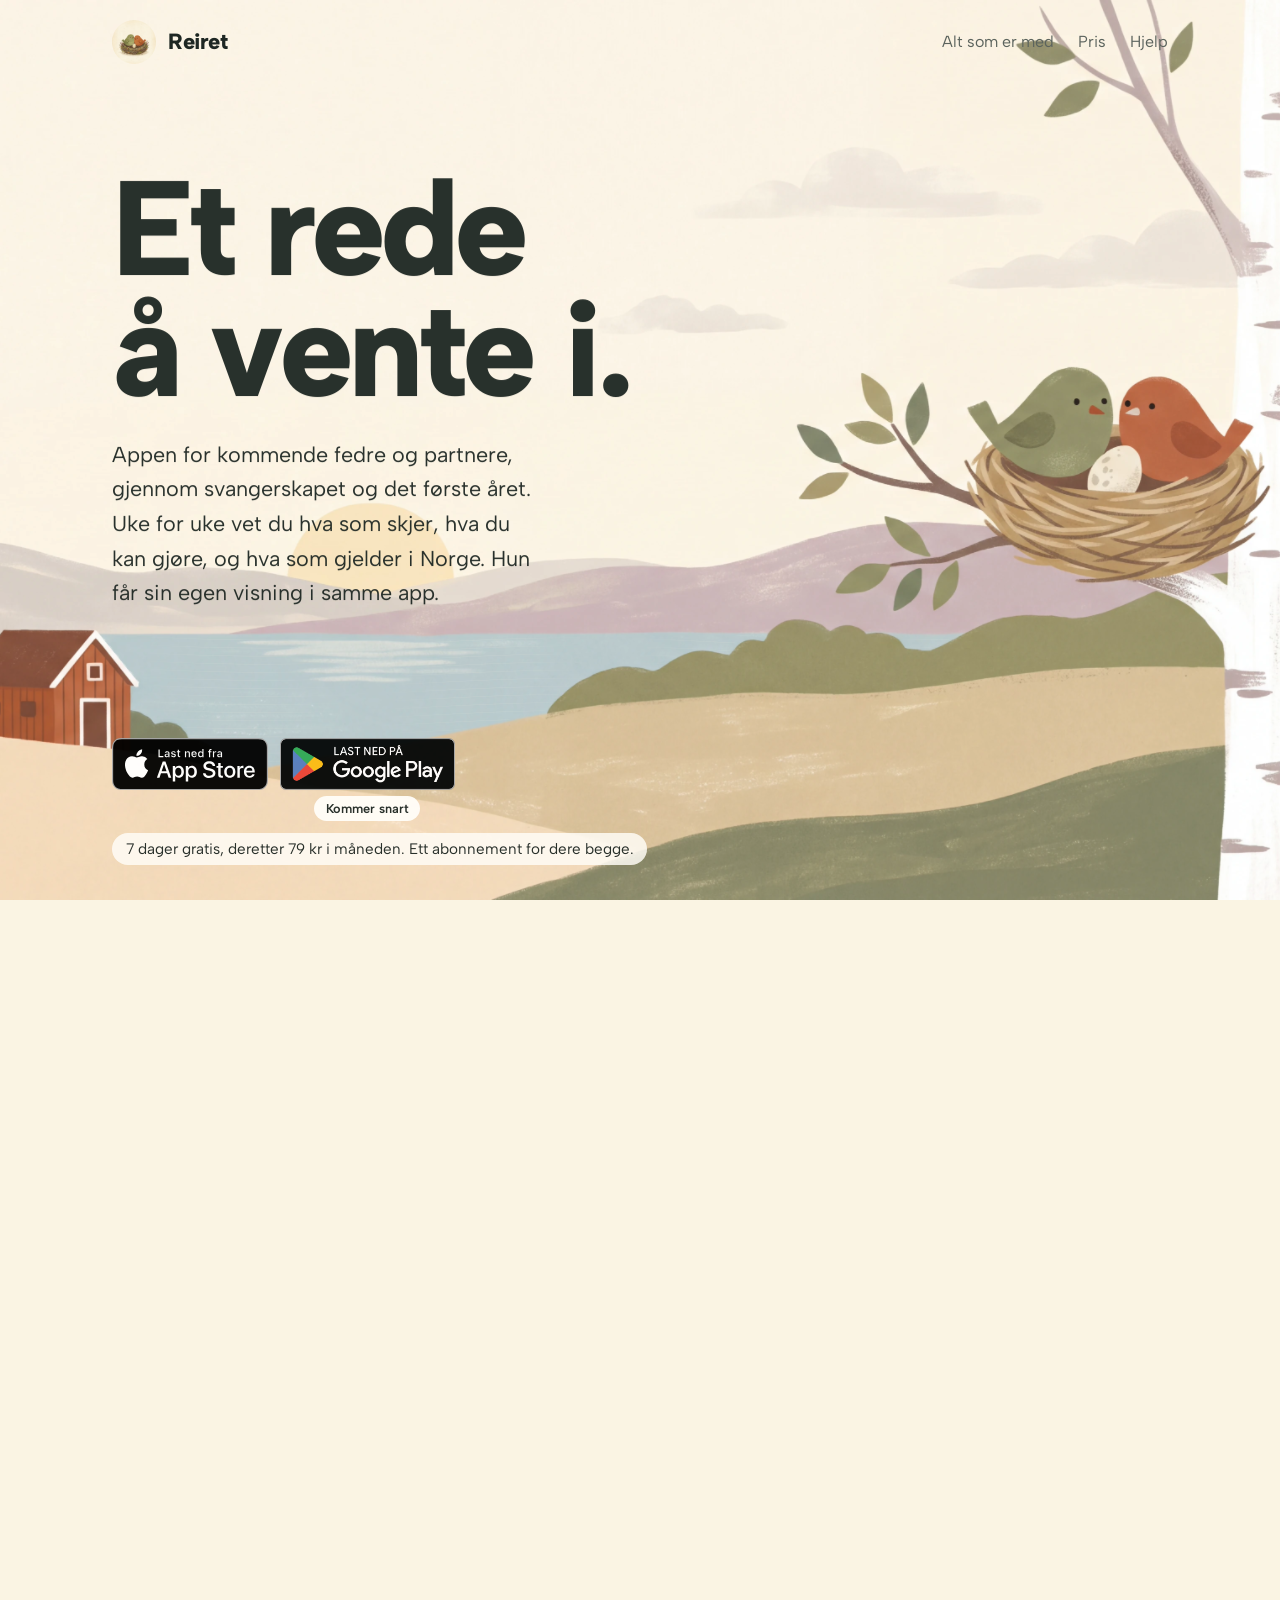
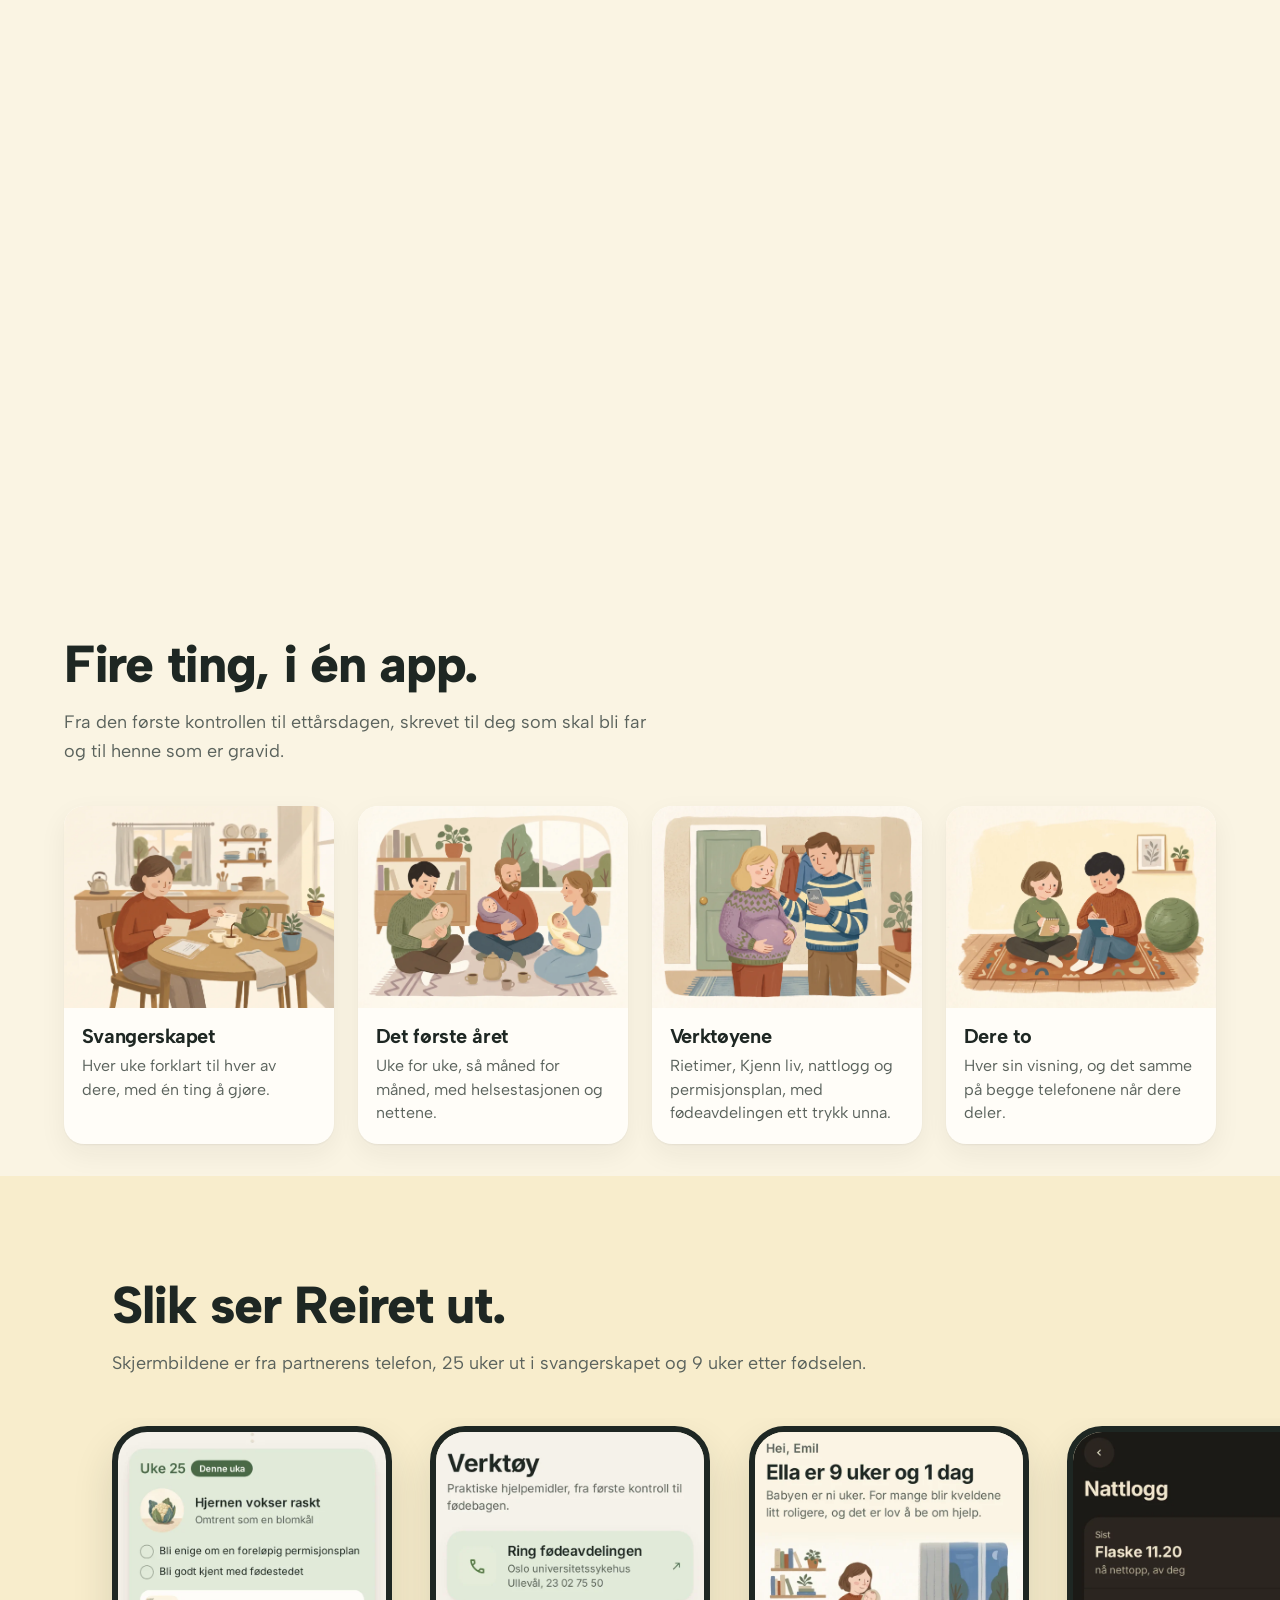
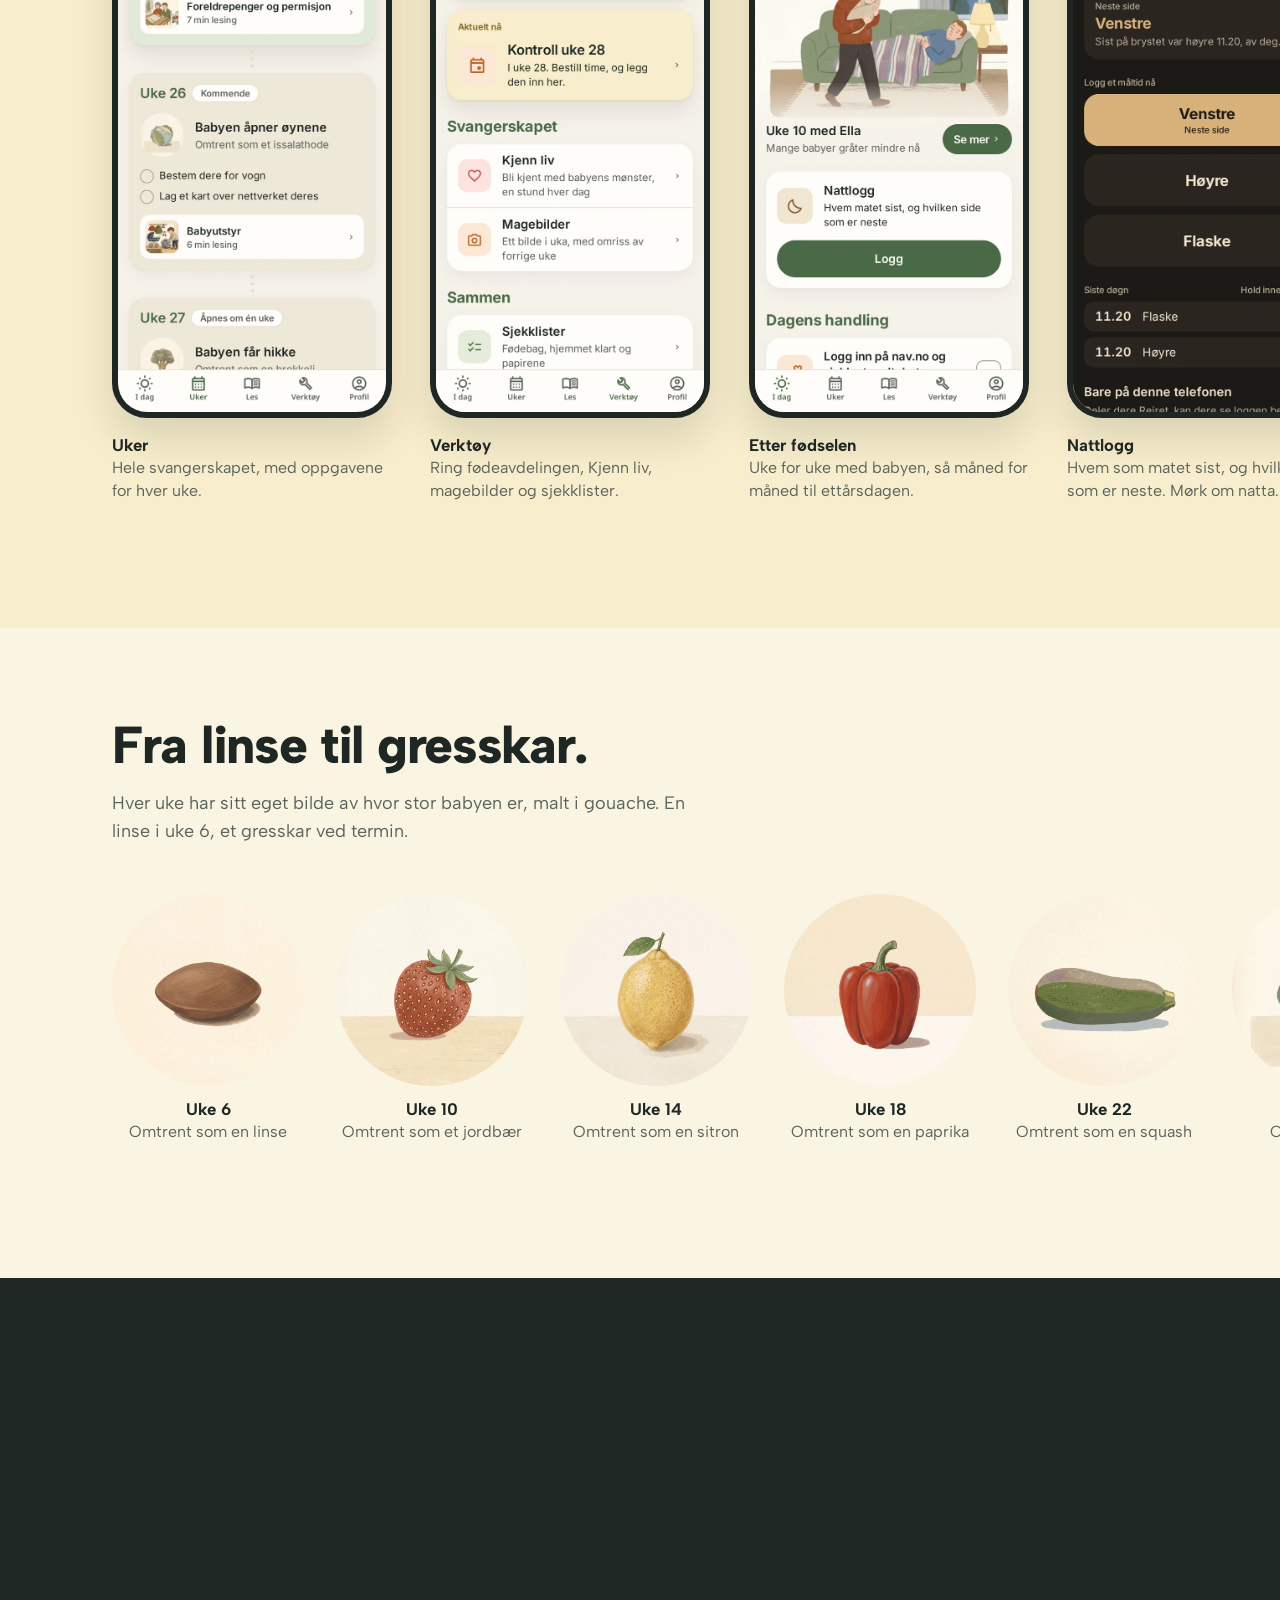
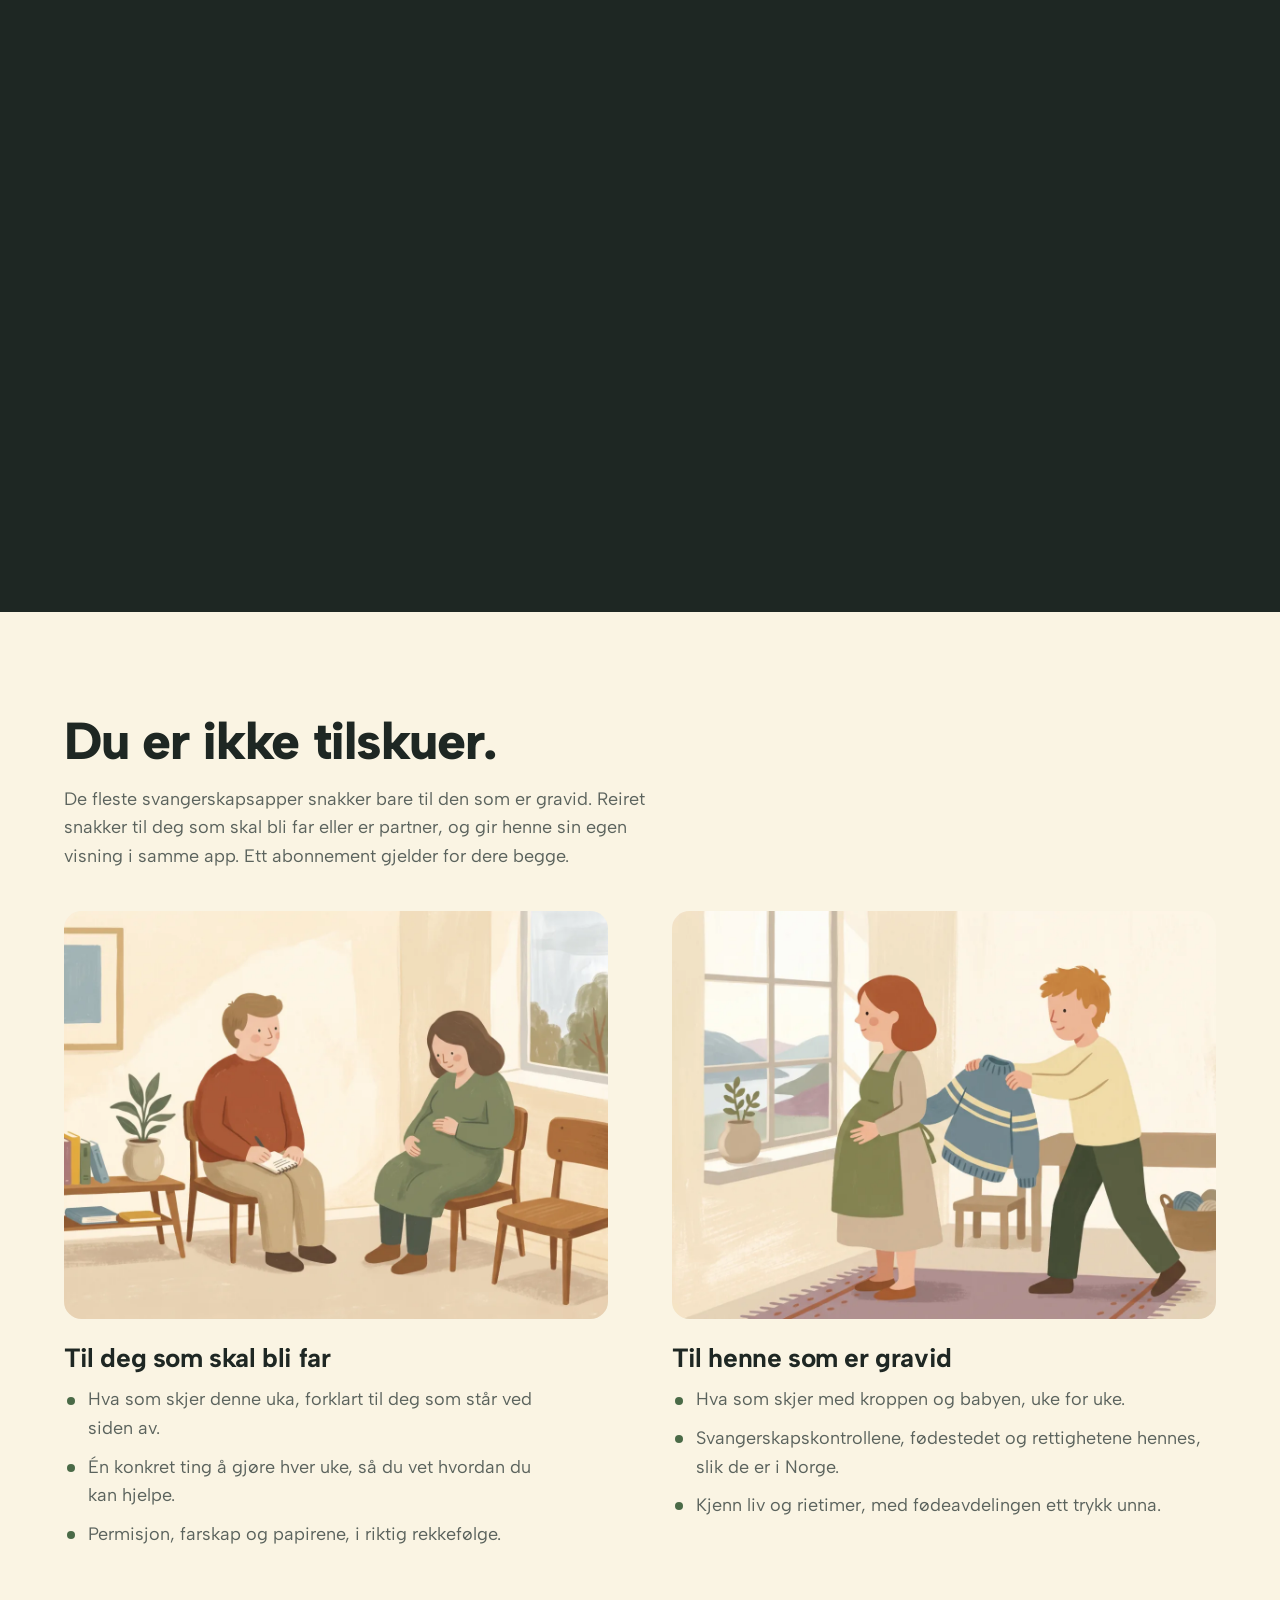
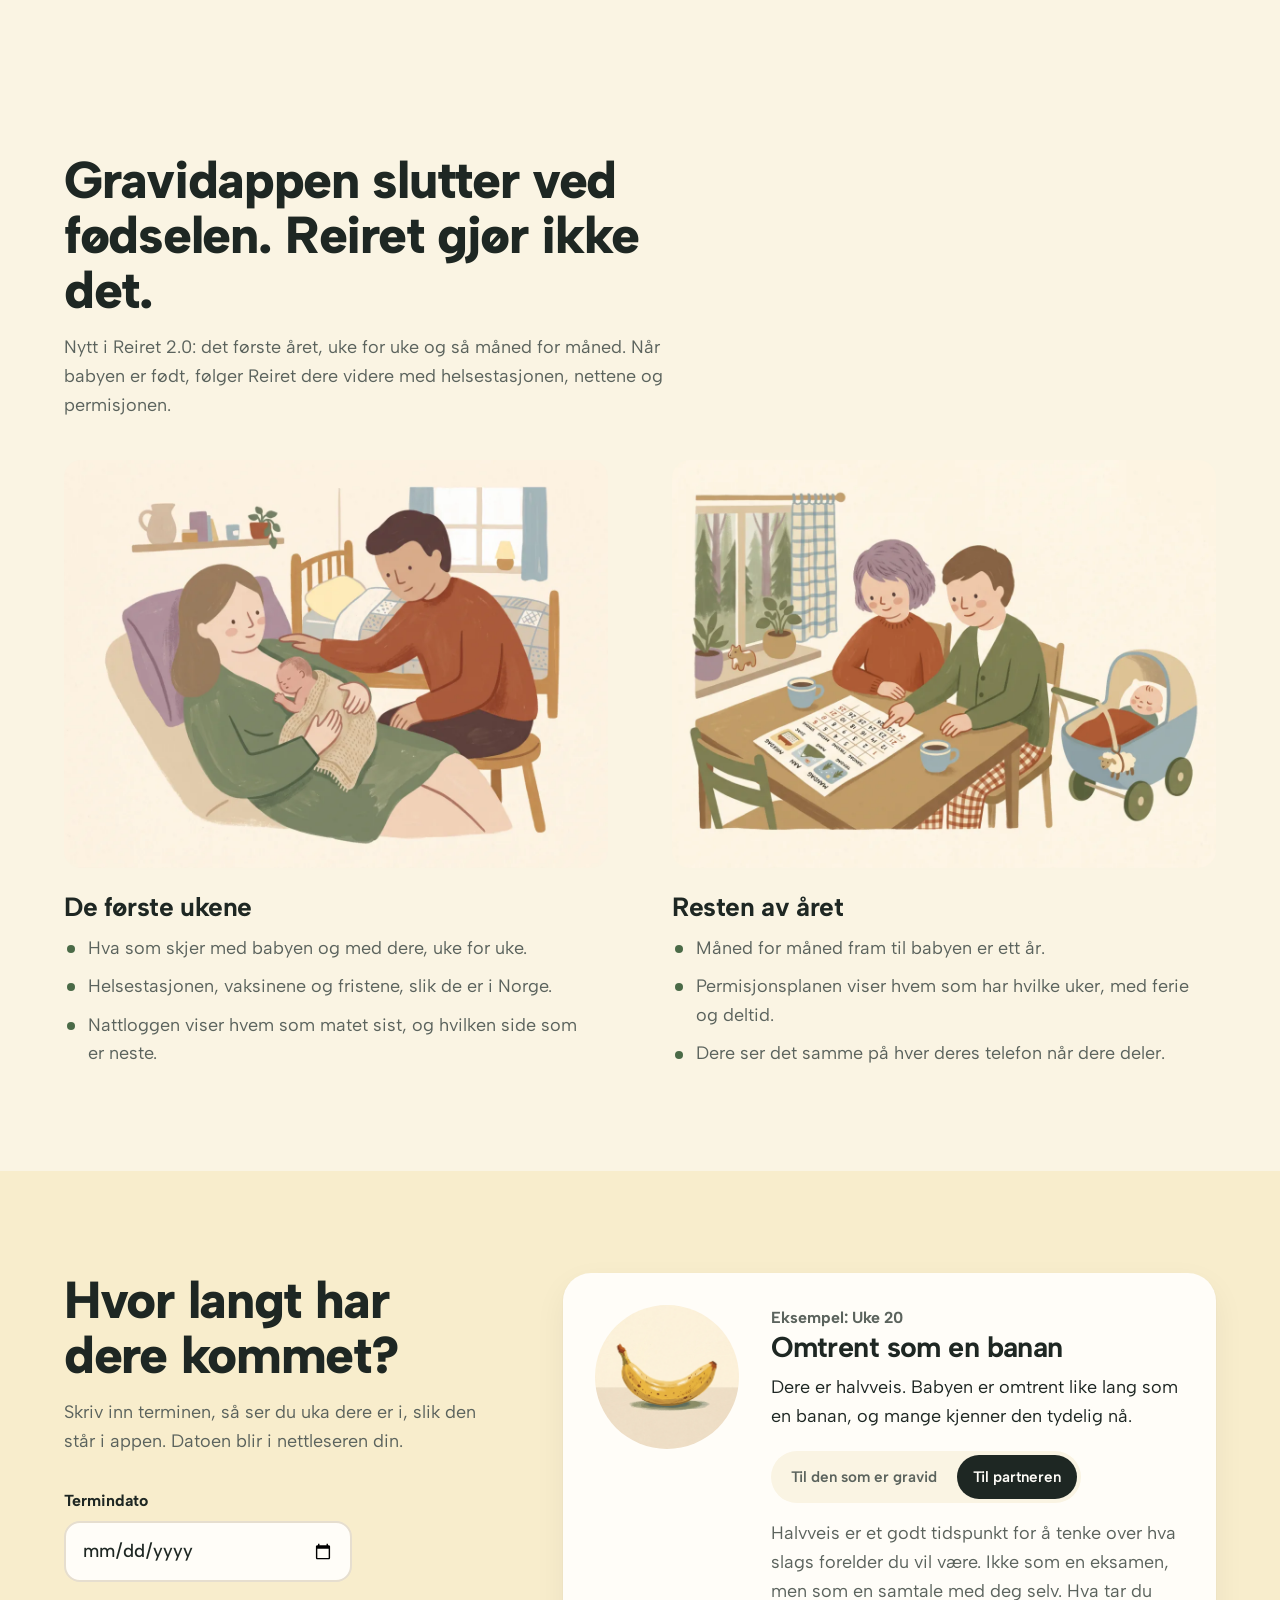
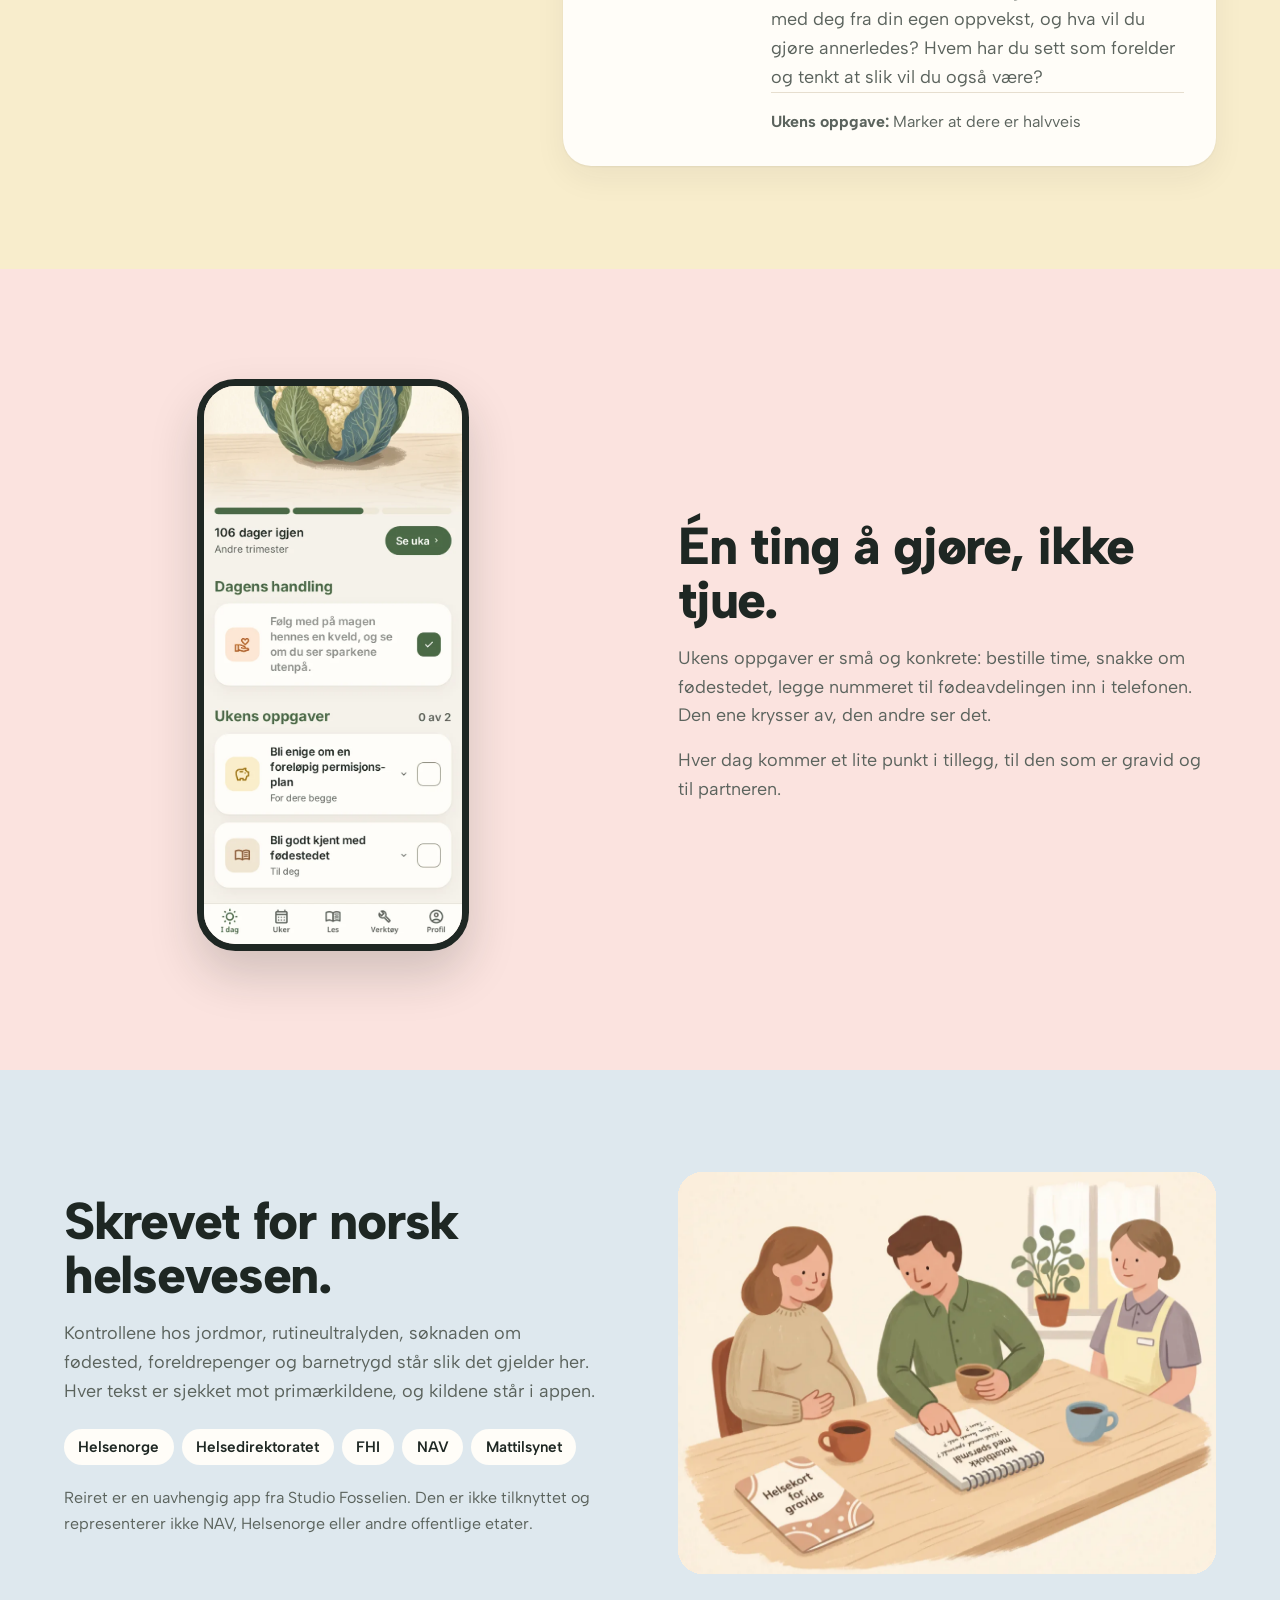
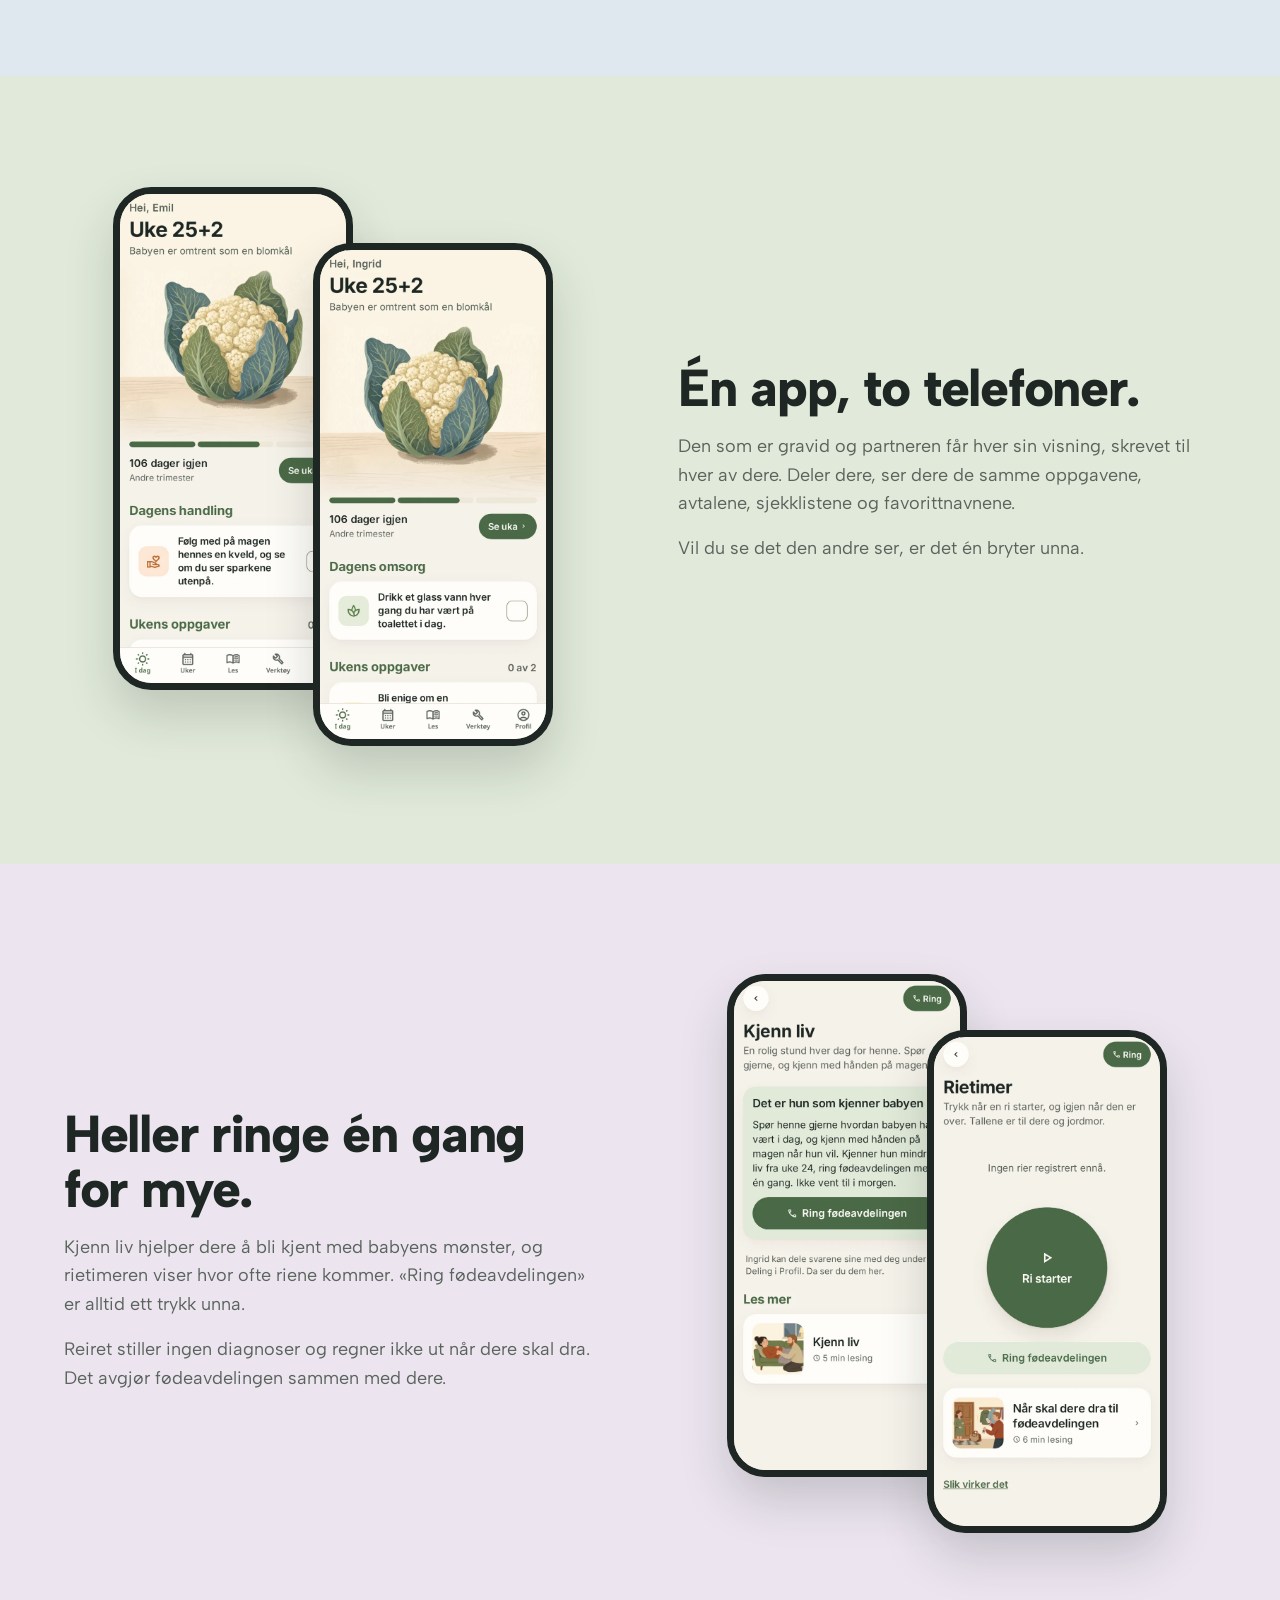
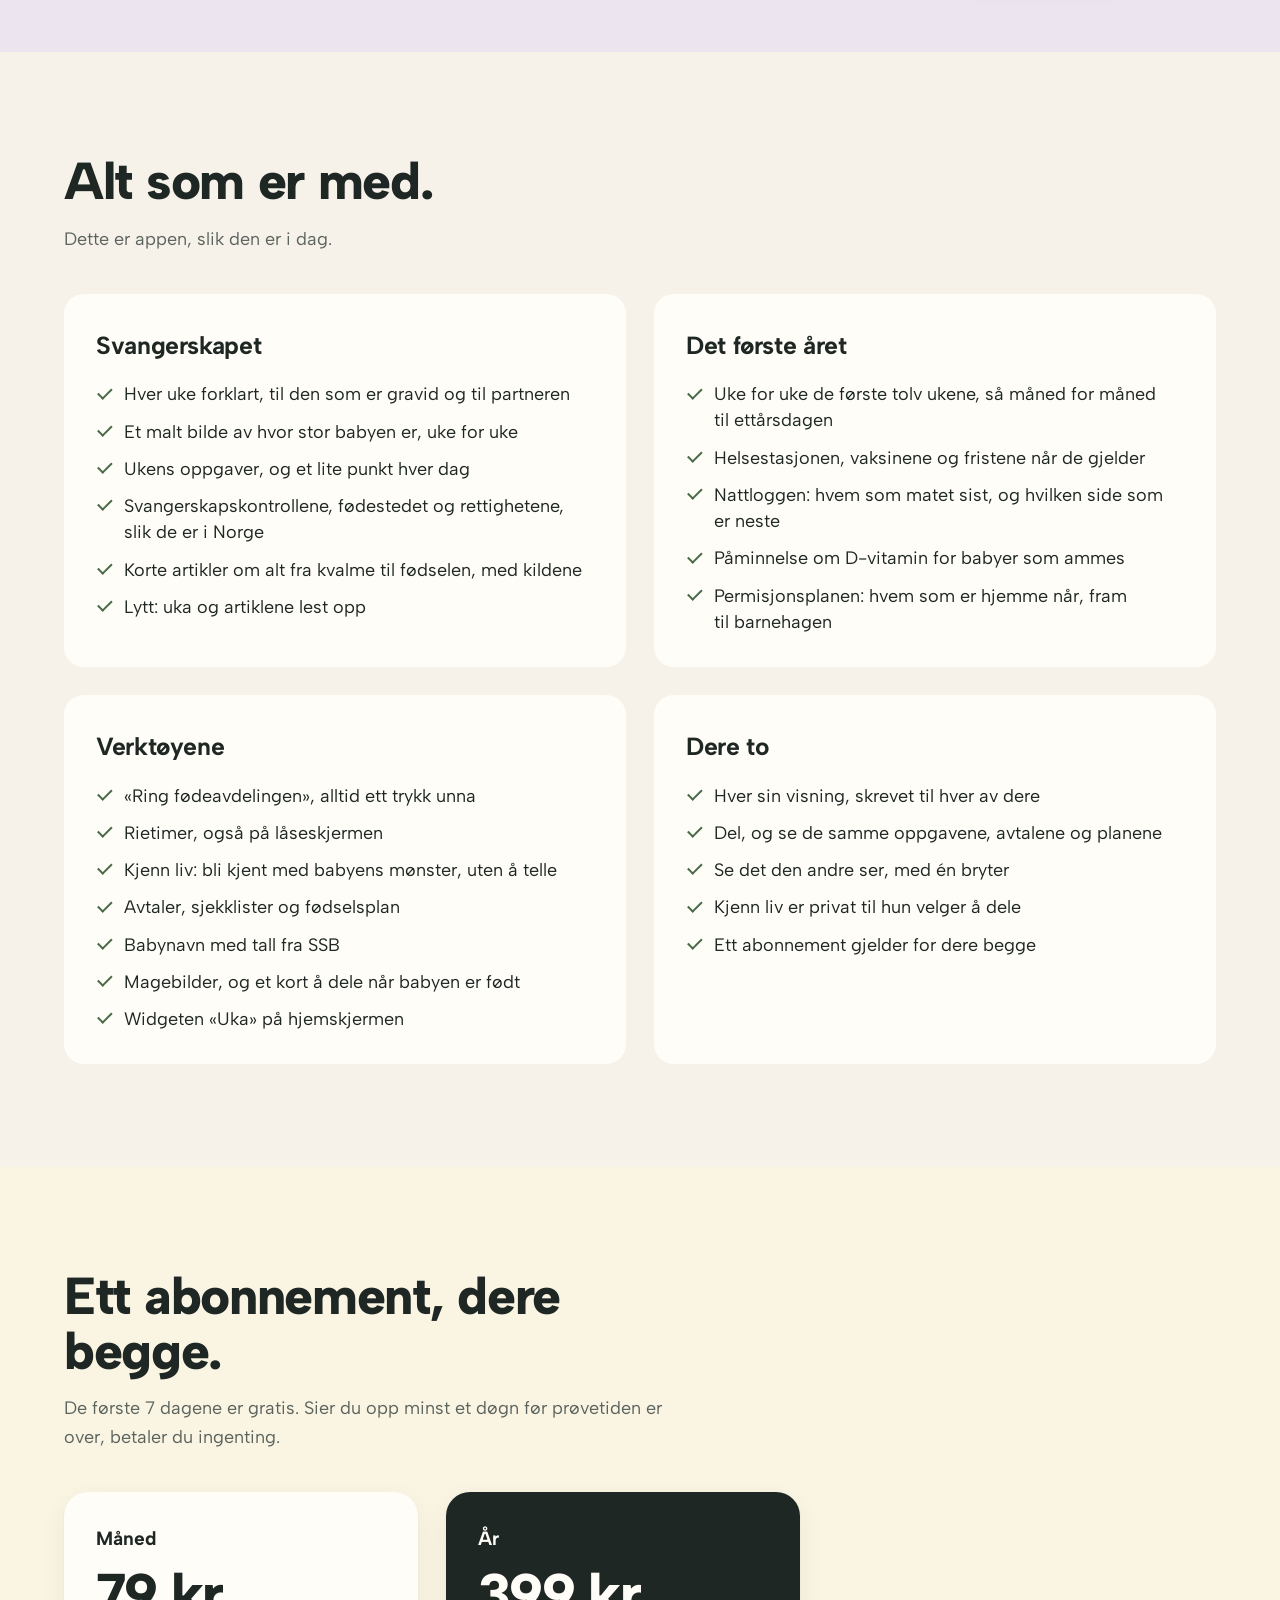
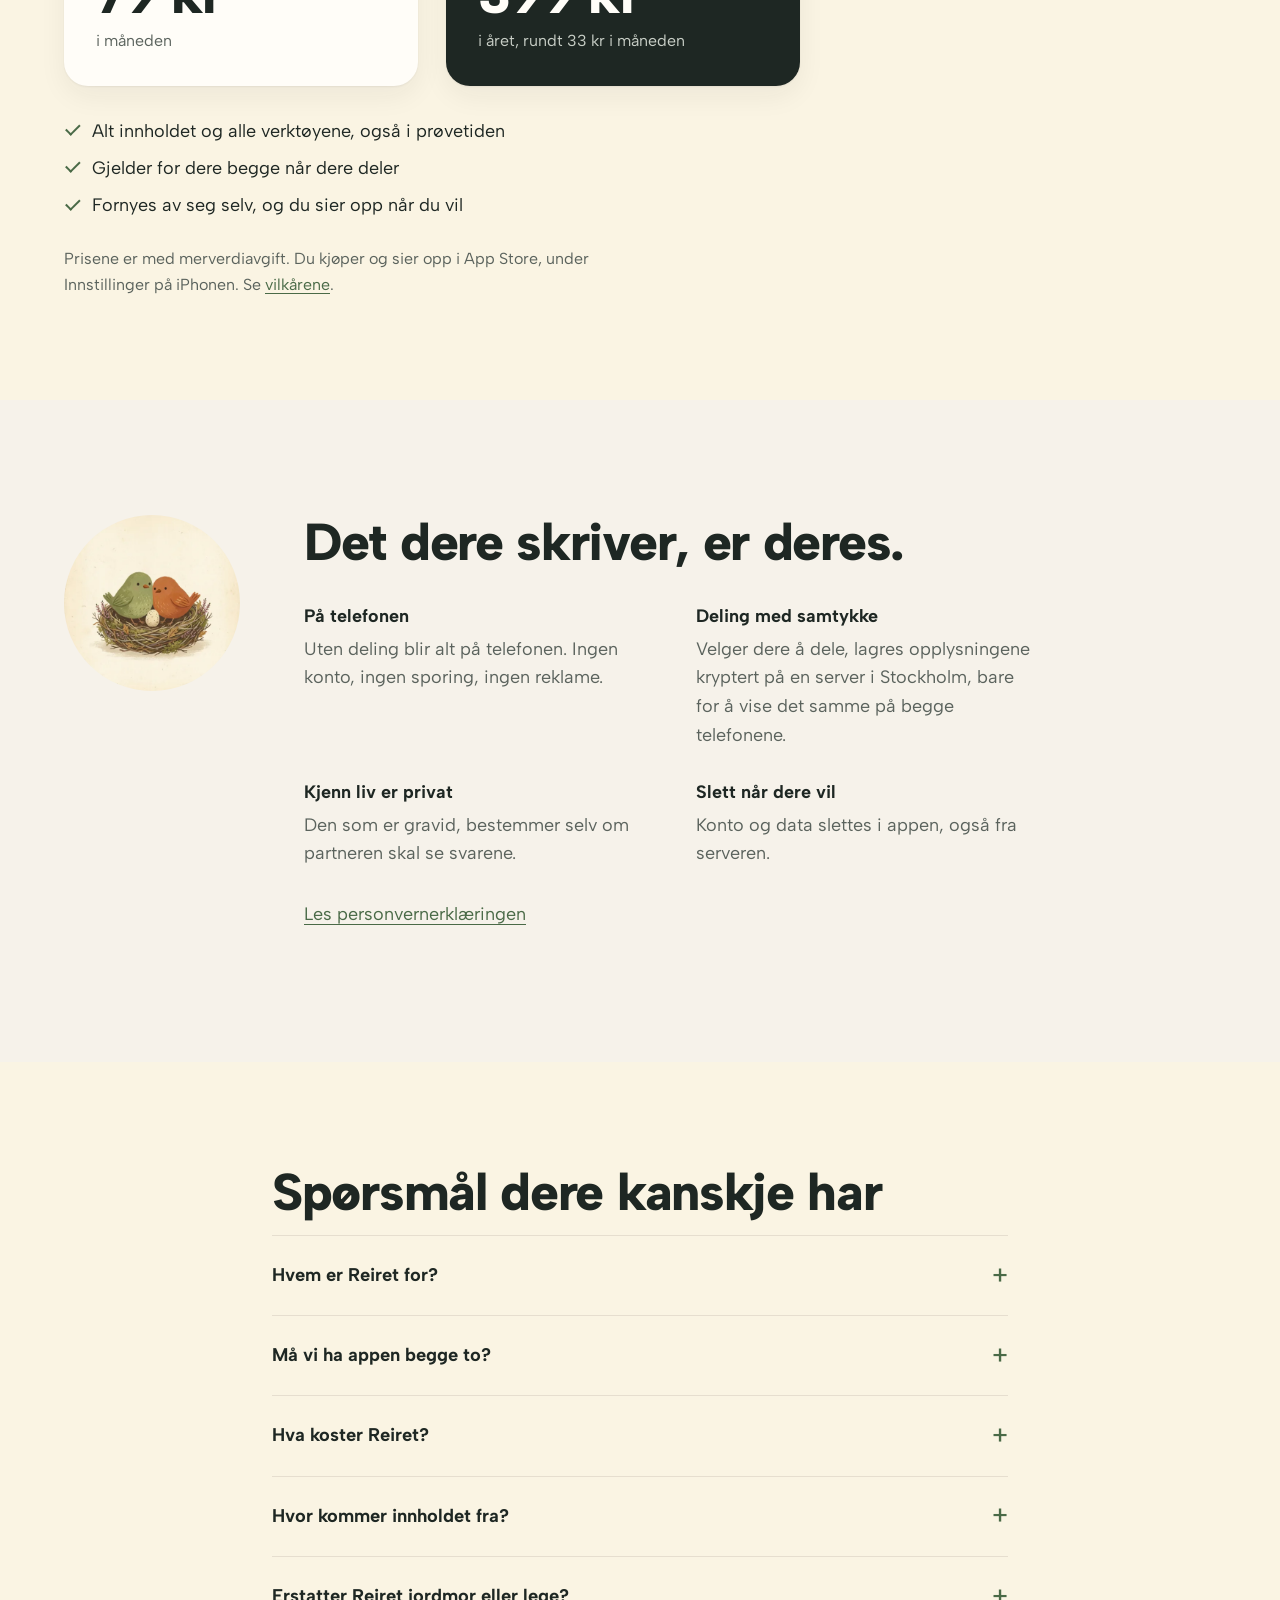
==== commit 7f12d100: "Publiser nettsiden 2026-10-23" ====
--- a/app/index.html
+++ b/app/index.html
@@ -26,7 +26,7 @@
 <a class="hopp" href="#innhold">Hopp til innholdet</a>
 <header class="topplinje">
   <a class="merke" href="/"><img src="/bilder/maskot.webp" alt="" width="44" height="44"><span>Reiret</span></a>
-  <nav aria-label="Hovedmeny"><a href="/personvern/">Personvern</a><a href="/hjelp/">Hjelp</a></nav>
+  <nav aria-label="Hovedmeny"><a class="bred-meny" href="/#alt">Alt som er med</a><a href="/#pris">Pris</a><a href="/hjelp/">Hjelp</a></nav>
 </header>
 <main id="innhold">
 
--- a/stil.css
+++ b/stil.css
@@ -72,7 +72,7 @@
    Jonathan fortsatt at det gikk for fort på laptopen. helt.js gjør også etterfølgingen roligere her. */
 @media (hover: hover) and (pointer: fine) { .levende .helt { height: 450vh; } }
 /* Ukene glir opp over maleriet mens det løses opp i papir, så det aldri står en tom skjerm. */
-.levende .uker { margin-top: -35vh; }
+.levende .oversikt { margin-top: -35vh; }
 .scene { position: relative; height: 100%; overflow: hidden; background: var(--papir); }
 .levende .scene { position: sticky; top: 0; height: 100vh; min-height: 34rem; }
 .scene picture, .maleri, .scene canvas, .dis { position: absolute; inset: 0; width: 100%; height: 100%; }
@@ -93,10 +93,17 @@
 .helt h1 .ord { display: inline-block; white-space: nowrap; }
 .helt h1 .ord > span { display: inline-block; }
 .helt .ingress { color: var(--tekst); max-width: 27rem; text-wrap: pretty; margin: 0; }
-/* App Store-merket står nederst, over åsene. Løftet over Safaris verktøylinje på iPhone. */
-.helt .hent {
+/* App Store-merket står nederst, over åsene. Løftet over Safaris verktøylinje på iPhone.
+   Prisen står under, som hos Augneblink, så ingen må lete etter den (23.10). */
+.helt .start {
   position: absolute; z-index: 2; left: max(var(--kant), calc((100% - var(--bred)) / 2 + var(--kant)));
-  bottom: 2rem; bottom: calc(2rem + 100lvh - 100svh); margin: 0;
+  right: var(--kant); bottom: 2rem; bottom: calc(2rem + 100lvh - 100svh); margin: 0;
+  display: grid; gap: 0.75rem; justify-items: start;
+}
+.helt .start .hent { margin: 0; }
+.helt .vilkaar {
+  margin: 0; padding: 0.35rem 0.85rem; border-radius: 999px; background: rgb(255 253 248 / 0.88);
+  font-size: 0.95rem; line-height: 1.35; color: var(--tekst);
 }
 /* Apples merke: minst 40 punkter høyt og med luft rundt, uendret ellers (Apples retningslinjer). */
 .app-store { display: inline-block; line-height: 0; border-radius: 0.75rem; }
@@ -174,7 +181,7 @@
 .oppgave { margin: 0; padding-top: 1rem; border-top: 1px solid var(--strek); font-size: 1rem; }
 
 /* Slik ser appen ut: telefonene side om side, rullbare på mobil. */
-.telefoner { padding: clamp(4rem, 8vw, 7rem) 0; }
+.telefoner { padding: clamp(4rem, 8vw, 7rem) 0; background: var(--krem); }
 .telefoner .hode { max-width: var(--bred); margin: 0 auto 2.5rem; padding: 0 var(--kant); }
 .telefoner .rad {
   display: flex; gap: clamp(1.25rem, 3vw, 2.5rem); overflow-x: auto; scroll-snap-type: x mandatory; scrollbar-width: none;
@@ -229,12 +236,62 @@
 .del figure { margin: 0; overflow: hidden; border-radius: 1.5rem; }
 .del figure img { transform: scale(1.06); }
 .del p { color: var(--dempet); max-width: var(--smal); margin: 0 0 1rem; }
+/* Skjermbilder i telefonramme i stedet for illustrasjonen. To telefoner står forskjøvet, den
+   andre litt lavere og over den første, som på augneblink.no (23.10). */
+.del figure.mobiler { overflow: visible; border-radius: 0; display: flex; justify-content: center; align-items: flex-start; padding: 0.5rem 0 1rem; }
+.del figure.mobiler img {
+  transform: none; width: min(17rem, 72%); border-radius: 2.4rem; border: 7px solid var(--tekst);
+  background: var(--tekst); box-shadow: 0 24px 48px rgb(30 39 35 / 0.18);
+}
+.del figure.mobiler.par img { width: min(15rem, 50%); }
+.del figure.mobiler.par img + img { margin: 3.5rem 0 0 -2.5rem; position: relative; }
 .tone-nype { background: var(--nype); }
 .tone-fjord { background: var(--fjord); }
 .tone-mose { background: var(--mose-lys); }
 .tone-lyng { background: var(--lyng); }
 .kilder { display: flex; flex-wrap: wrap; gap: 0.5rem; margin: 1.5rem 0 0; padding: 0; list-style: none; }
 .kilder li { background: var(--flate); border-radius: 999px; padding: 0.35rem 0.9rem; font-size: 0.95rem; font-weight: 600; }
+.kilder a { color: var(--tekst); text-decoration: none; }
+.kilder a:hover { text-decoration: underline; }
+.del .uavhengig { font-size: 1rem; margin-top: 1.25rem; }
+
+/* Fire ting, i én app: rask oversikt rett etter heroen (lært av augneblink.no, 23.10). */
+.oversikt { position: relative; z-index: 1; padding: clamp(4rem, 8vw, 7rem) var(--kant) clamp(1rem, 3vw, 2rem); }
+.oversikt .innhold, .alt .innhold, .pris .innhold { max-width: var(--bred); margin: 0 auto; }
+.oversikt .hode, .alt .hode, .pris .hode { max-width: var(--smal); margin-bottom: 2.5rem; }
+.oversikt h2, .alt h2, .pris h2 {
+  font-size: clamp(2rem, 4.2vw, 3.25rem); line-height: 1.05; letter-spacing: -0.025em; font-weight: 800; margin: 0 0 1rem;
+}
+.oversikt .hode p, .alt .hode p, .pris .hode p { color: var(--dempet); margin: 0; }
+.kort4 { display: grid; grid-template-columns: repeat(4, minmax(0, 1fr)); gap: clamp(1rem, 2vw, 1.5rem); }
+.kort4 article { background: var(--flate); border-radius: 1.25rem; overflow: hidden; box-shadow: 0 1px 2px rgb(30 39 35 / 0.06), 0 10px 28px rgb(30 39 35 / 0.06); }
+.kort4 img { width: 100%; aspect-ratio: 4 / 3; object-fit: cover; }
+.kort4 h3 { font-size: 1.25rem; letter-spacing: -0.015em; line-height: 1.2; margin: 1rem 1.1rem 0.4rem; }
+.kort4 p { color: var(--dempet); font-size: 1rem; line-height: 1.45; margin: 0 1.1rem 1.25rem; }
+
+/* Alt som er med: hele appen som avkrysningslister, gruppert. */
+.alt { background: var(--bakgrunn); padding: clamp(4rem, 8vw, 7rem) var(--kant); scroll-margin-top: 1rem; }
+.grupper { display: grid; grid-template-columns: repeat(2, minmax(0, 1fr)); gap: clamp(1rem, 2.5vw, 1.75rem); }
+.grupper article { background: var(--flate); border-radius: 1.25rem; padding: clamp(1.25rem, 3vw, 2rem); }
+.grupper h3 { font-size: clamp(1.3rem, 2vw, 1.55rem); letter-spacing: -0.015em; margin: 0 0 1rem; }
+.grupper ul, .pris .med { margin: 0; padding: 0; list-style: none; display: grid; gap: 0.7rem; }
+.grupper li, .pris .med li { position: relative; padding-left: 1.75rem; line-height: 1.45; text-wrap: pretty; }
+.grupper li::before, .pris .med li::before {
+  content: ''; position: absolute; left: 0.15rem; top: 0.35em; width: 0.75rem; height: 0.4rem;
+  border-left: 2px solid var(--mose); border-bottom: 2px solid var(--mose); transform: rotate(-45deg);
+}
+
+/* Pris: to kort og det som gjelder begge. */
+.pris { padding: clamp(4rem, 8vw, 7rem) var(--kant); scroll-margin-top: 1rem; }
+.priser { display: grid; grid-template-columns: repeat(2, minmax(0, 1fr)); gap: clamp(1rem, 2.5vw, 1.75rem); max-width: 46rem; margin-bottom: 2rem; }
+.priser article { background: var(--flate); border-radius: 1.5rem; padding: clamp(1.25rem, 3vw, 2rem); box-shadow: 0 1px 2px rgb(30 39 35 / 0.06), 0 10px 28px rgb(30 39 35 / 0.06); }
+.priser .aar { background: var(--tekst); color: var(--flate); }
+.priser h3 { font-size: 1.2rem; margin: 0; }
+.priser .belop { font-size: clamp(2.6rem, 6vw, 3.5rem); font-weight: 800; letter-spacing: -0.03em; line-height: 1.1; margin: 0.5rem 0 0.25rem; font-variant-numeric: tabular-nums; }
+.priser .per { margin: 0; color: var(--dempet); font-size: 1rem; }
+.priser .aar .per { color: #c9cfc7; }
+.pris .med { max-width: 46rem; }
+.pris .merknad { color: var(--dempet); font-size: 1rem; margin: 1.75rem 0 0; max-width: var(--smal); }
 
 /* Personvernløftet */
 .loefte { background: var(--bakgrunn); padding: clamp(4rem, 9vw, 8rem) var(--kant); }
@@ -287,6 +344,13 @@
   .ukekort img { width: 7rem; height: 7rem; }
   .del:nth-of-type(even) .innhold figure { order: 0; }
   .topplinje nav { gap: 1rem; }
+  .topplinje .bred-meny { display: none; }
+  .kort4 { grid-template-columns: repeat(2, minmax(0, 1fr)); }
+  .grupper, .priser { grid-template-columns: 1fr; }
+}
+@media (max-width: 420px) {
+  .kort4 h3 { font-size: 1.1rem; margin: 0.85rem 0.85rem 0.3rem; }
+  .kort4 p { font-size: 0.95rem; margin: 0 0.85rem 1rem; }
 }
 
 /* Stående skjermer får det høye maleriet, med redet litt til høyre. Svært brede får 21:9. */
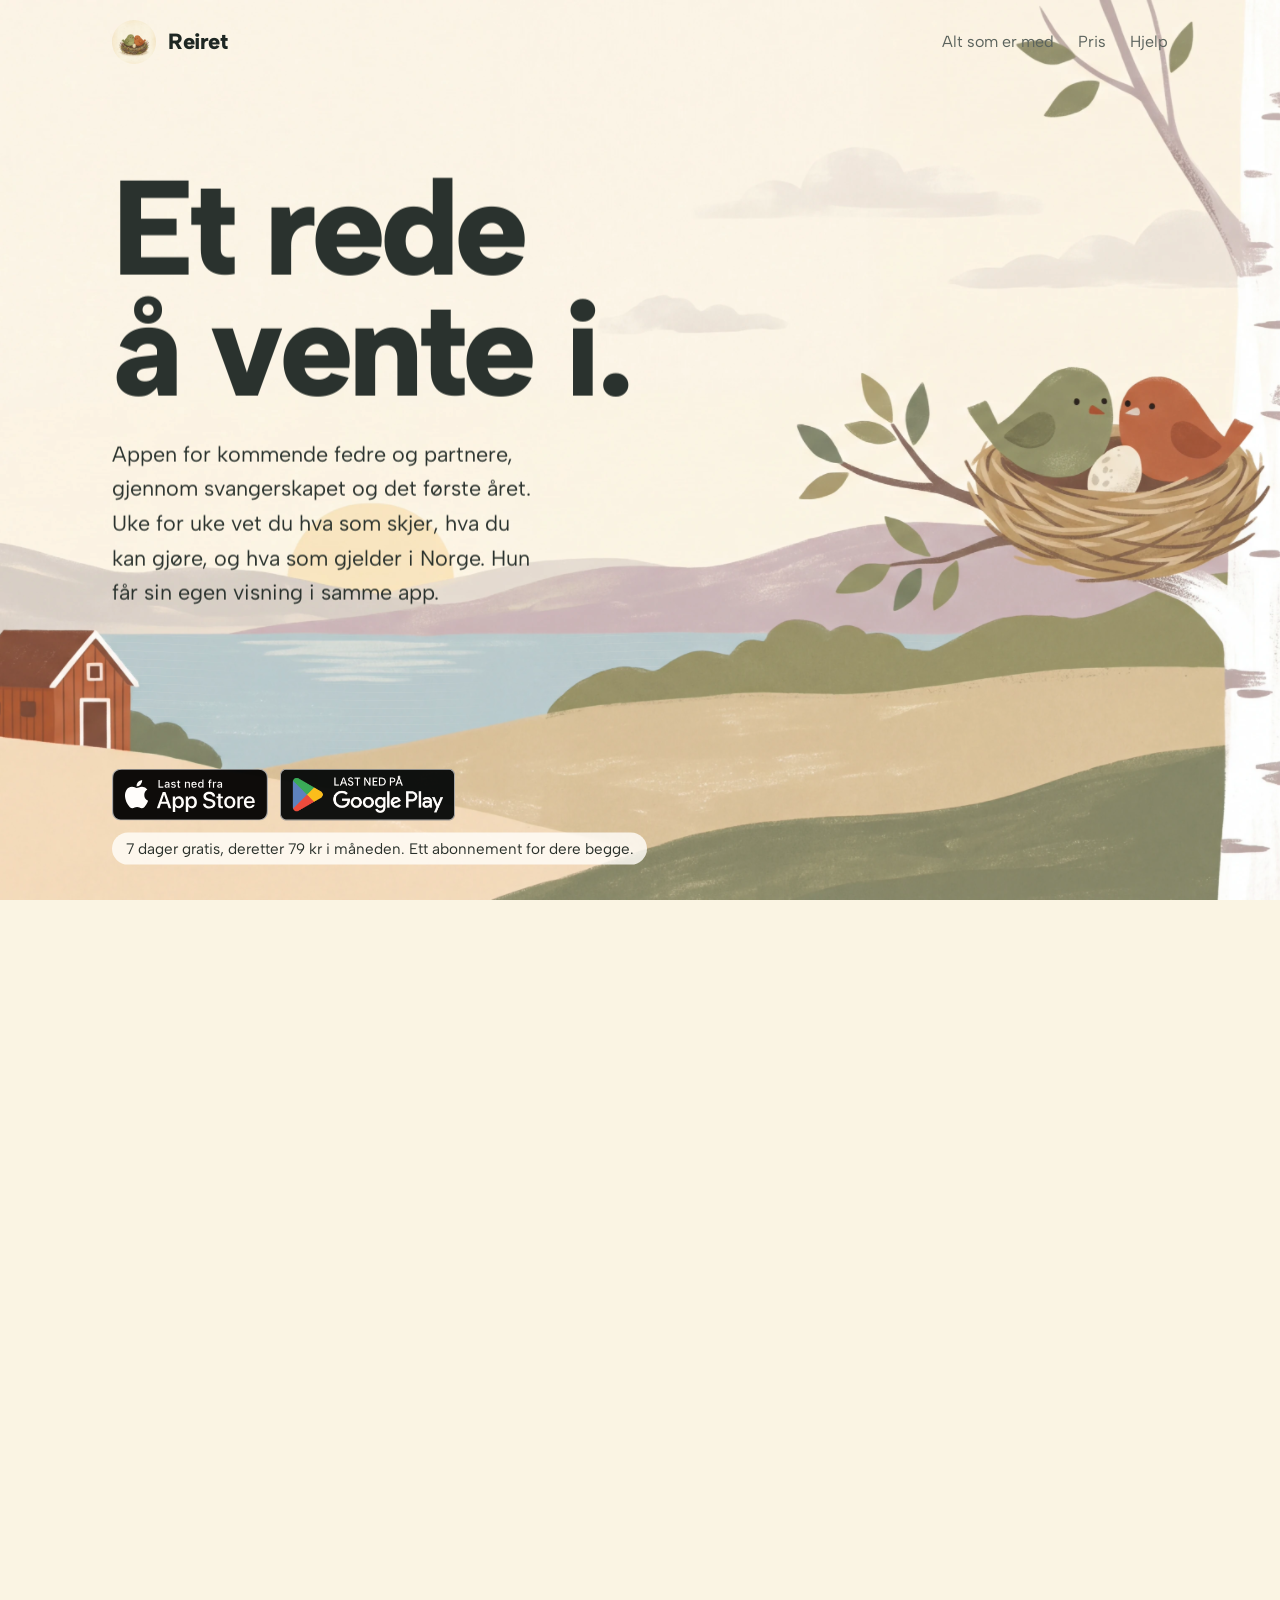
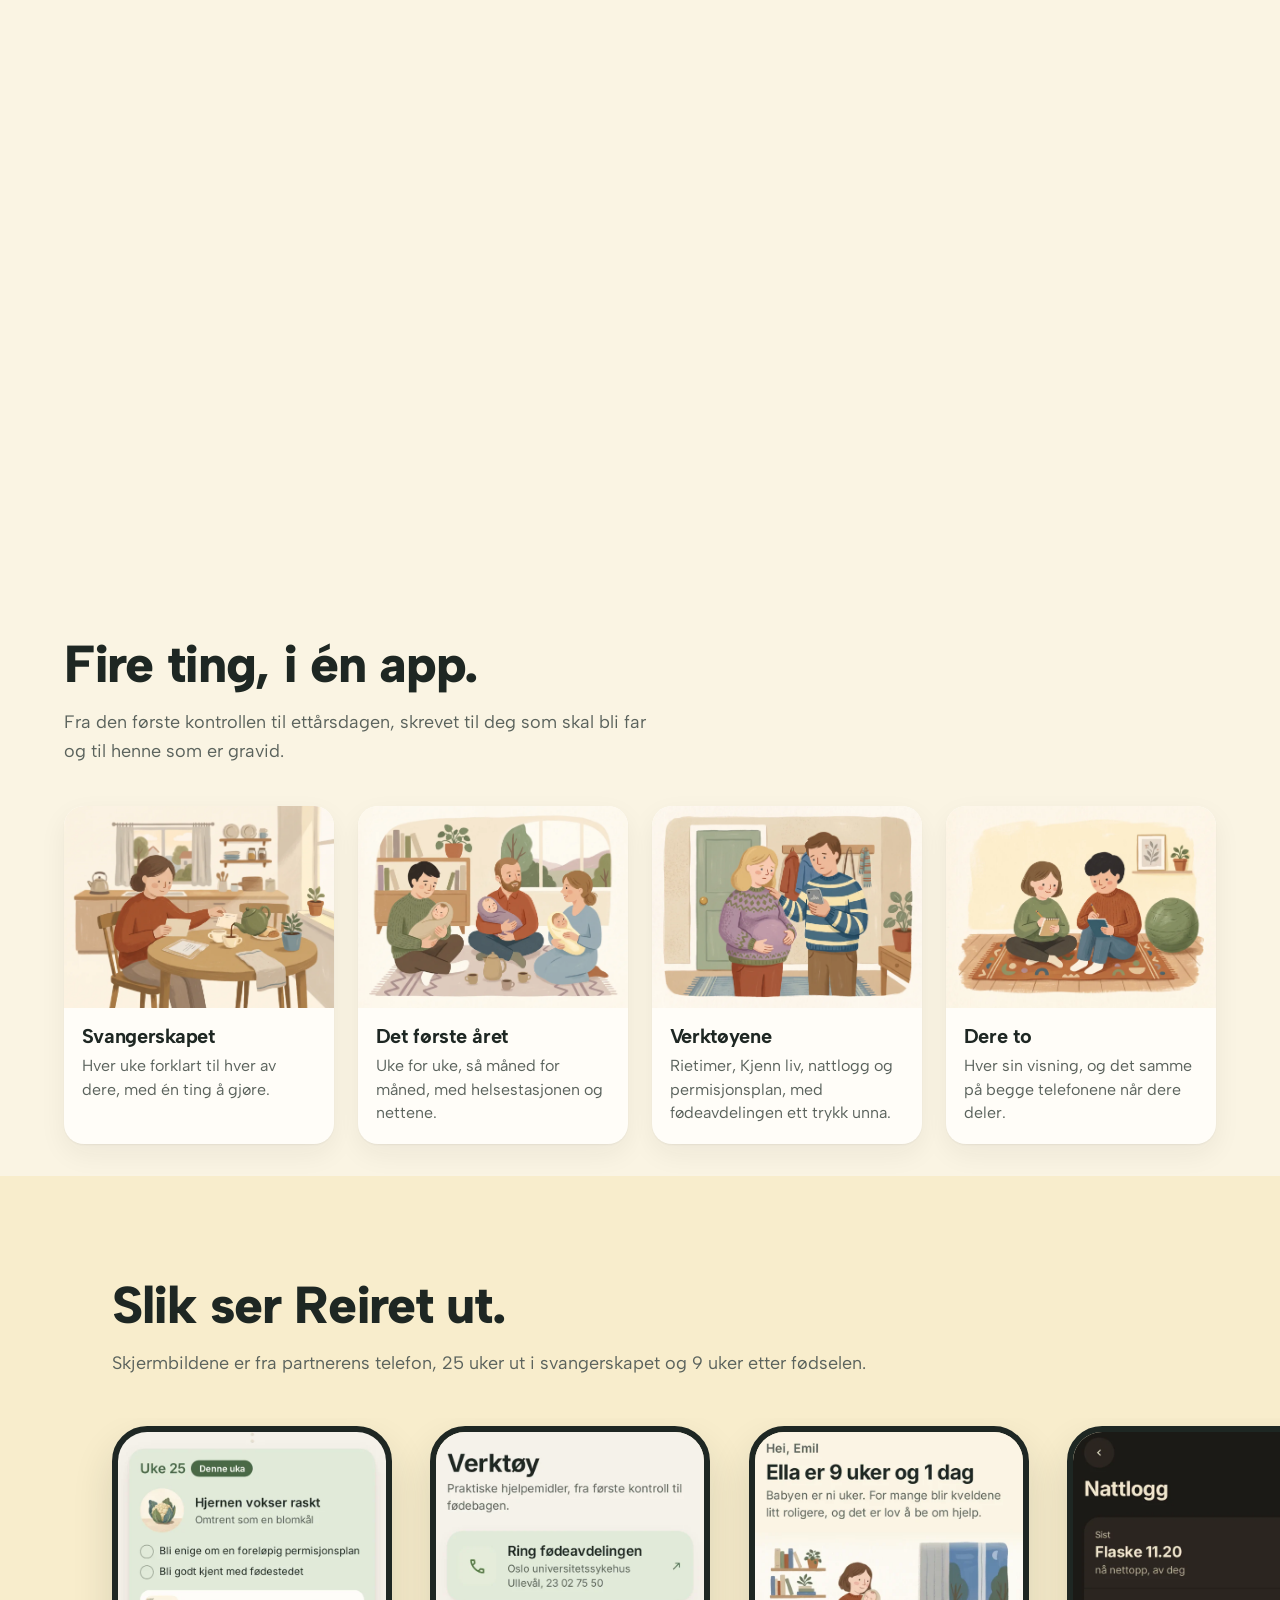
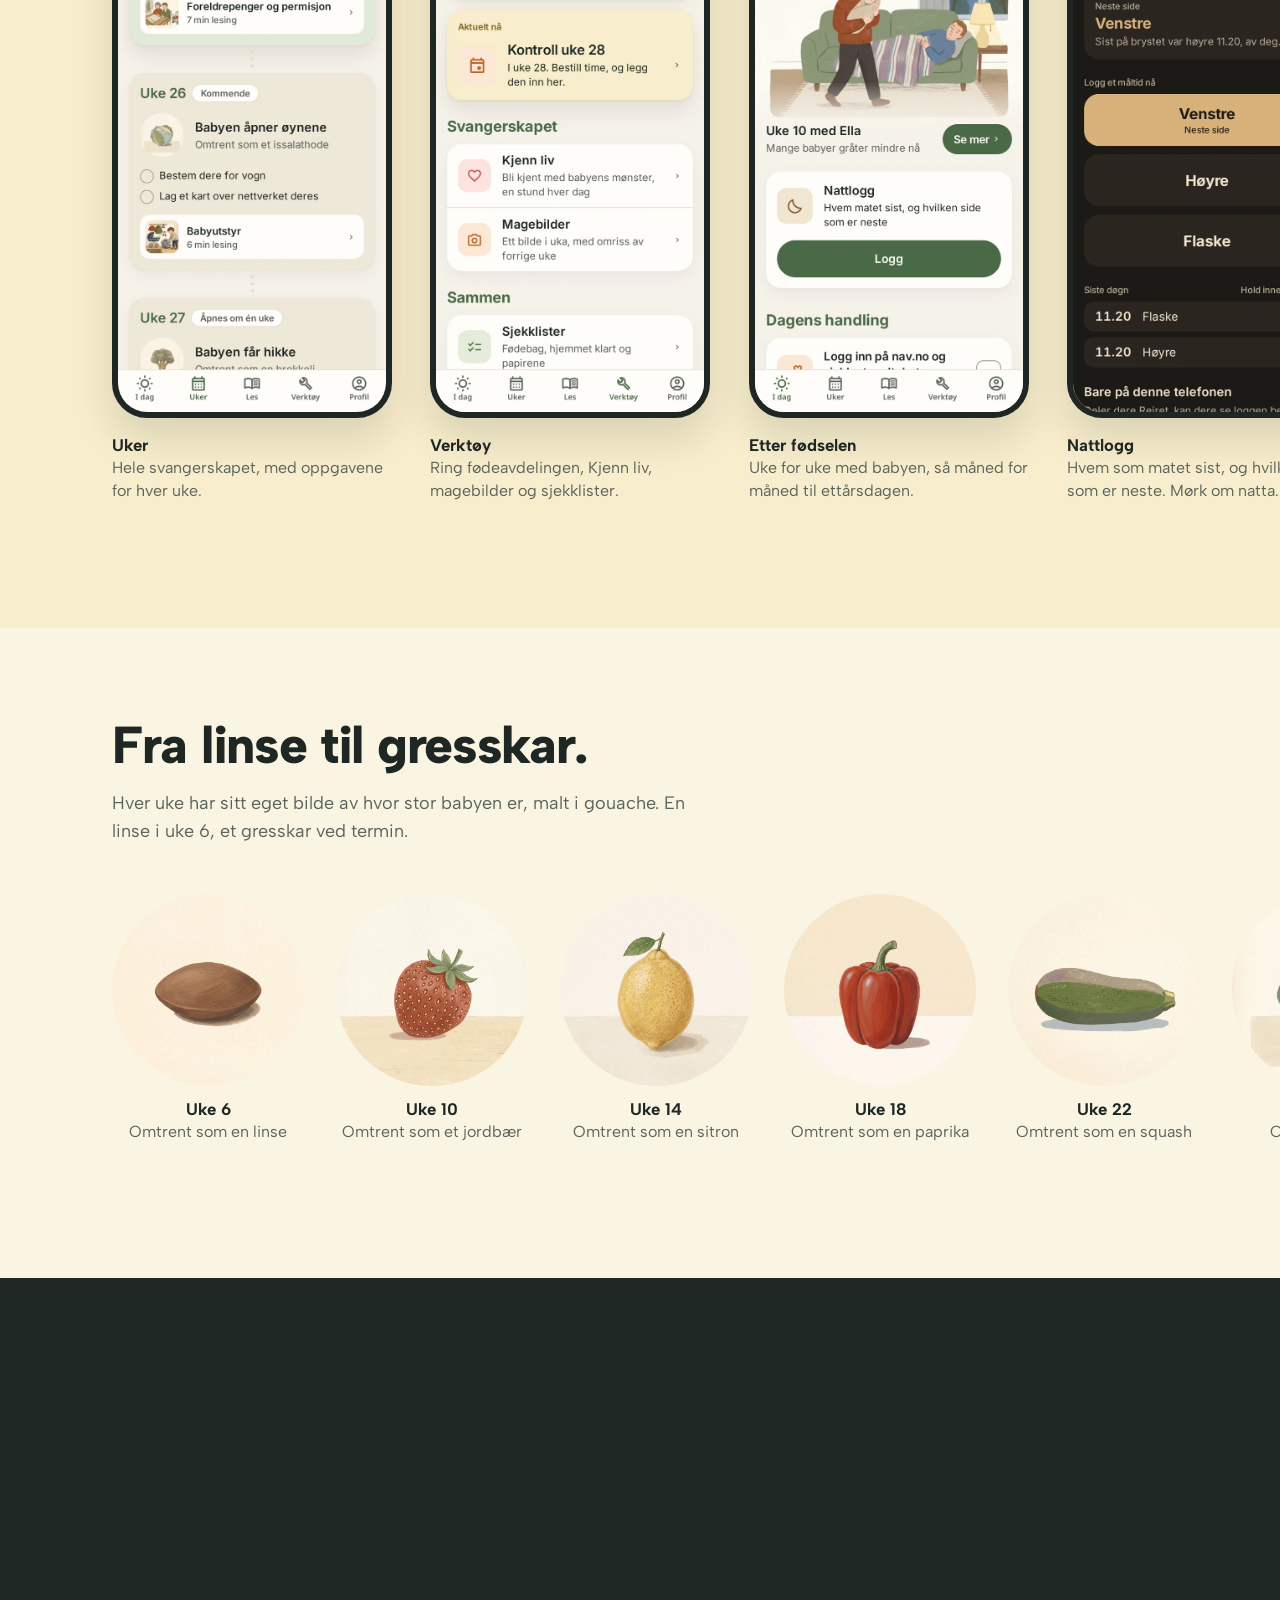
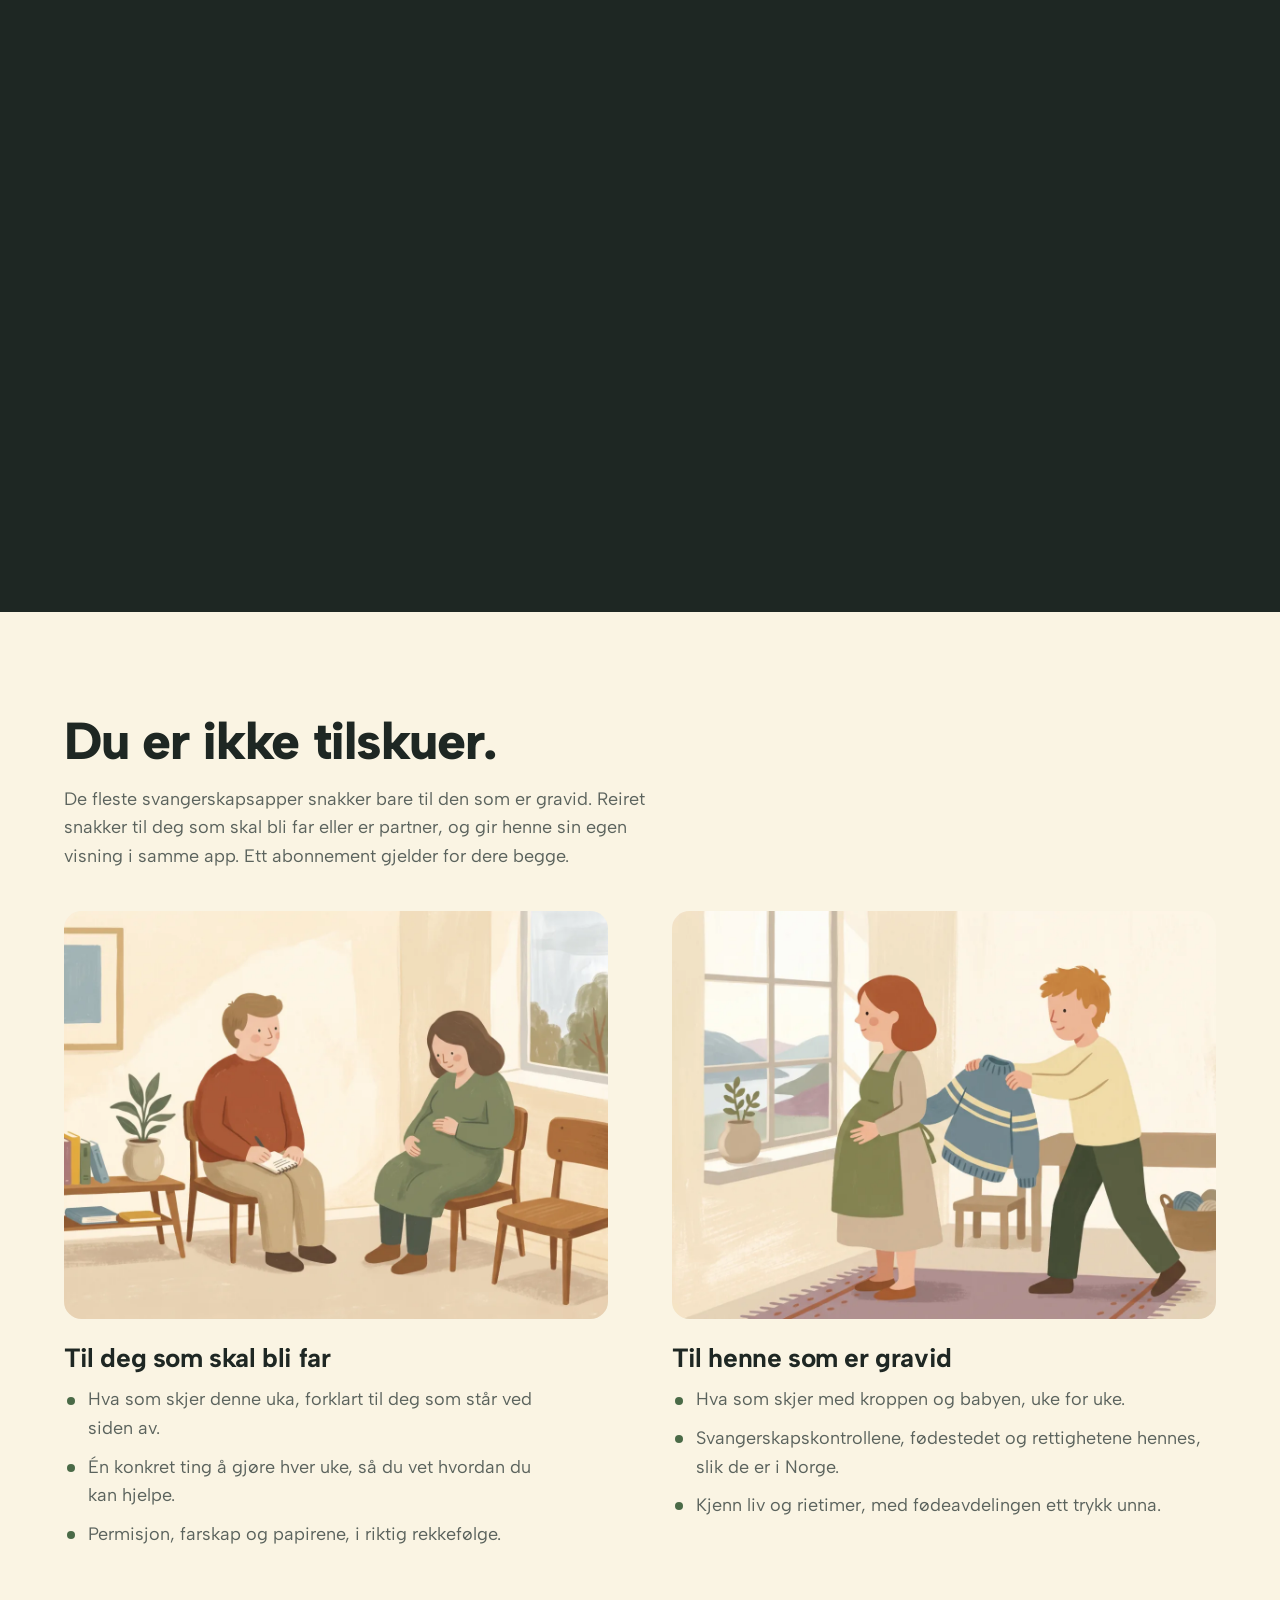
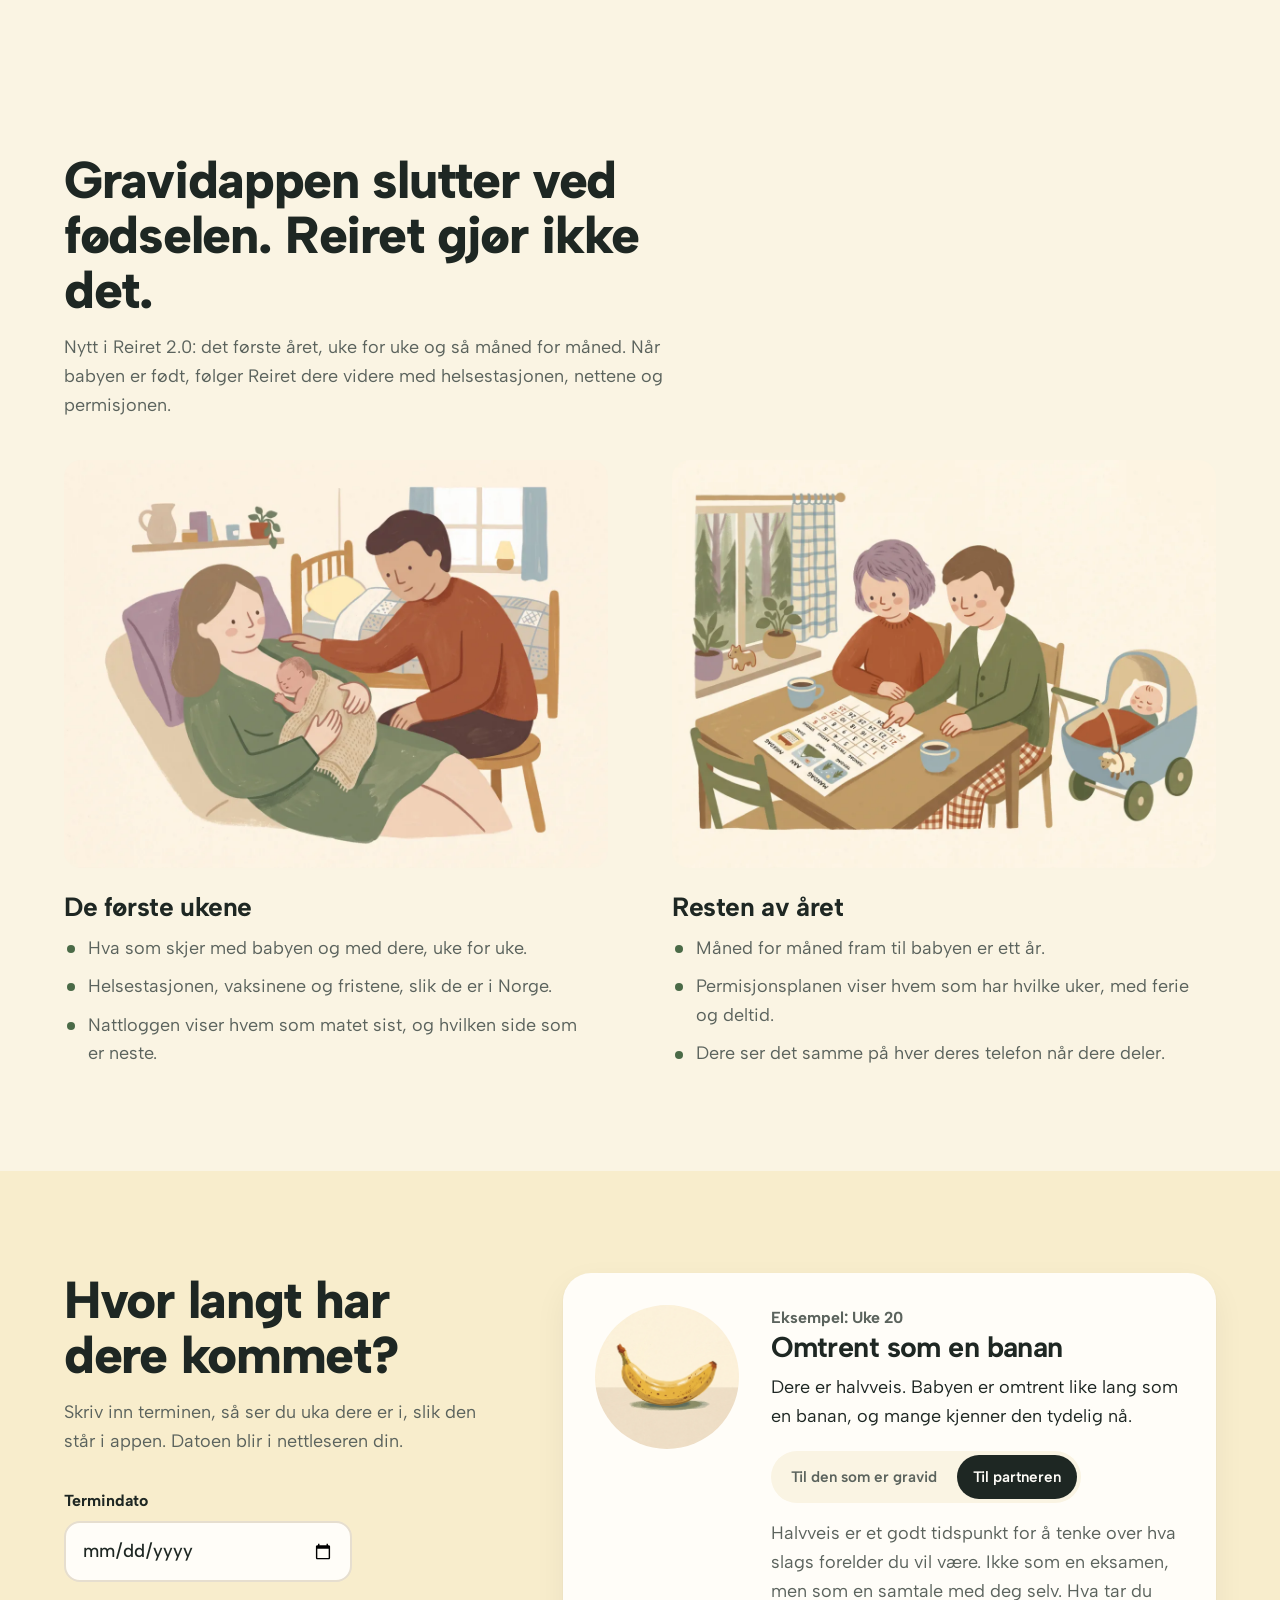
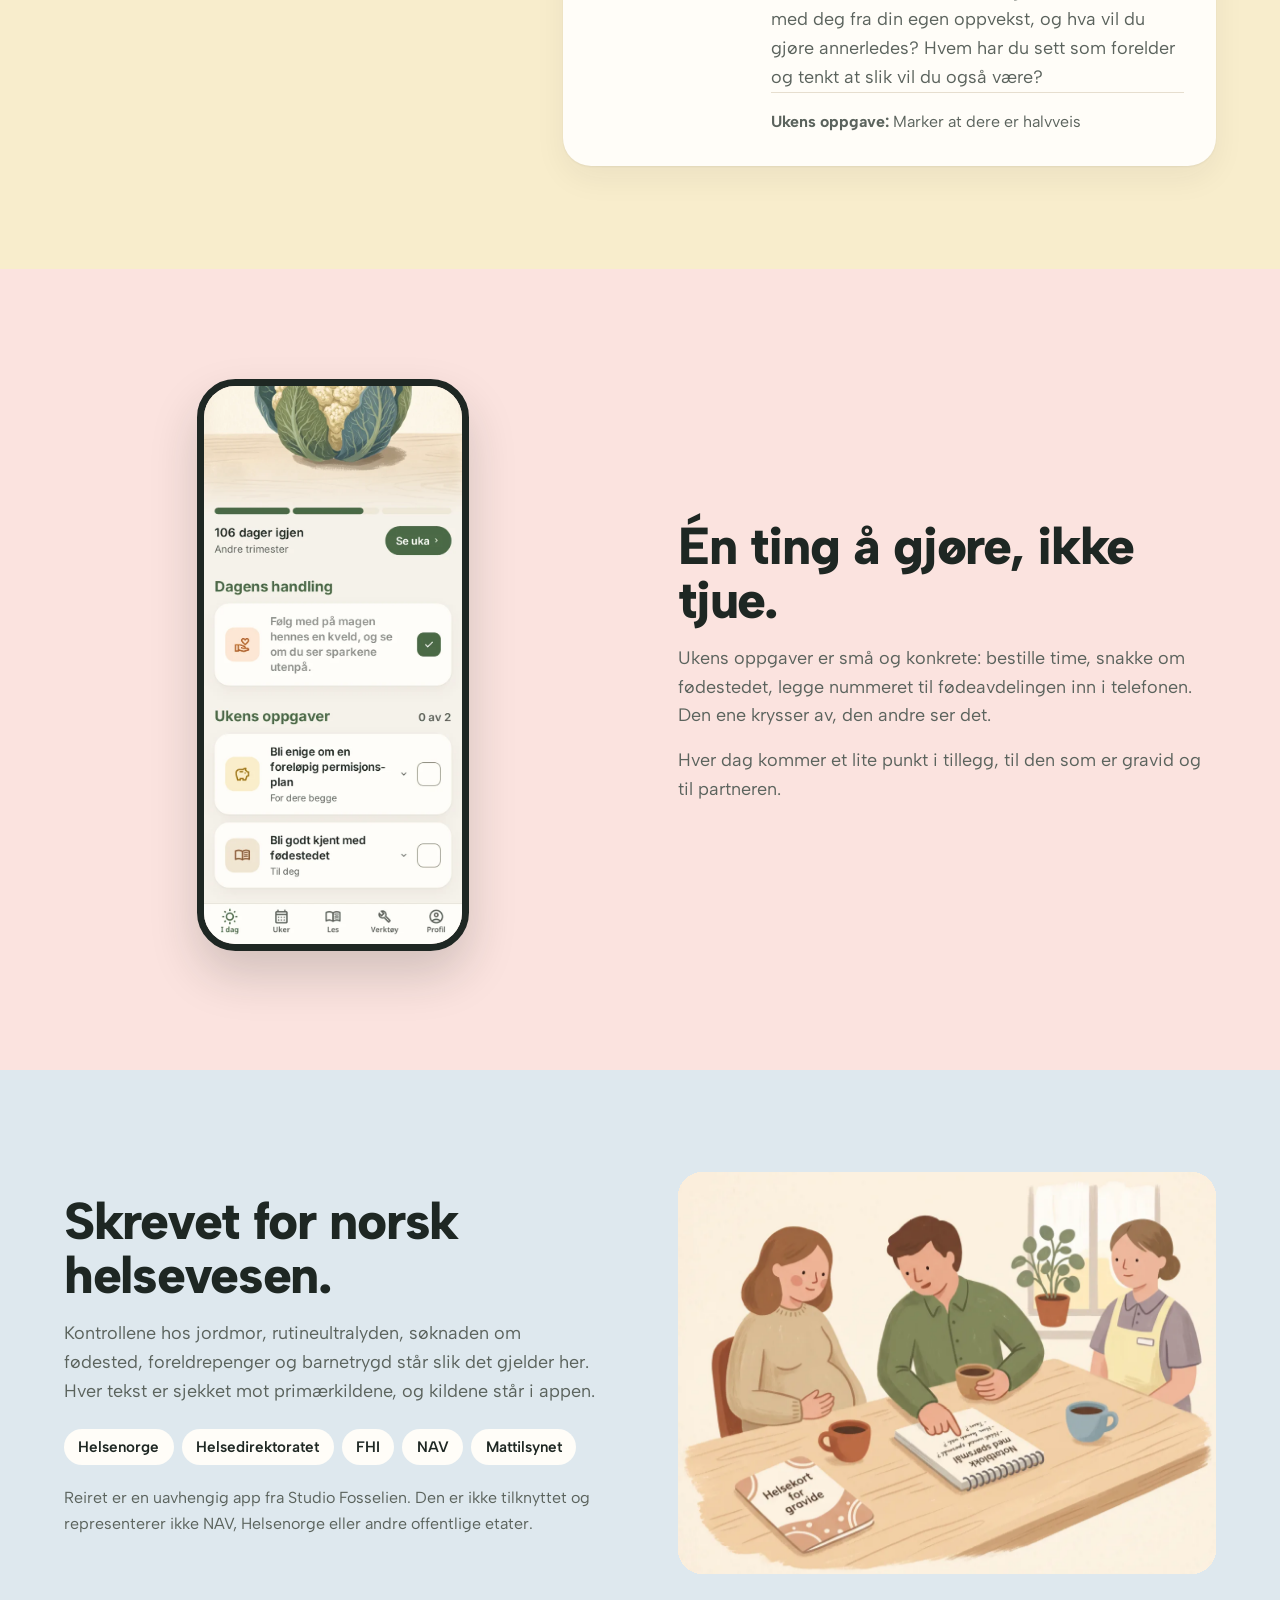
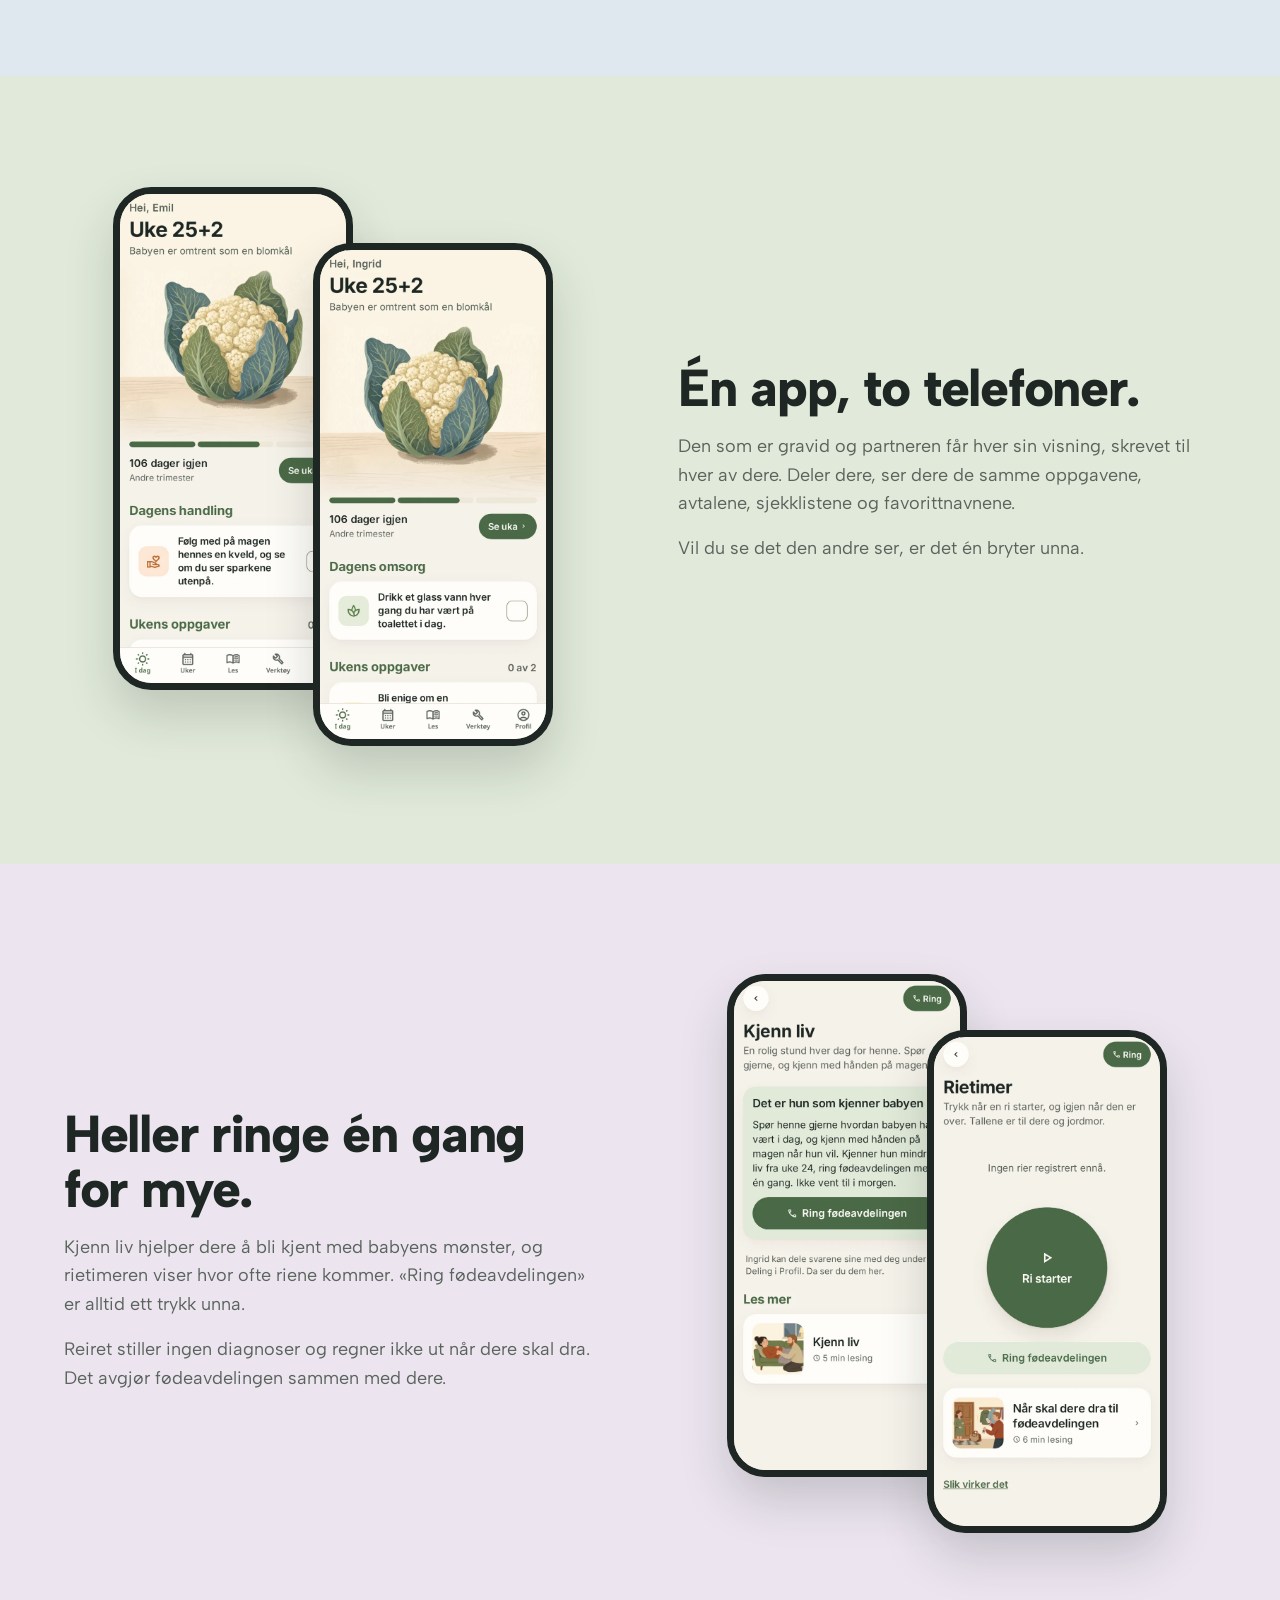
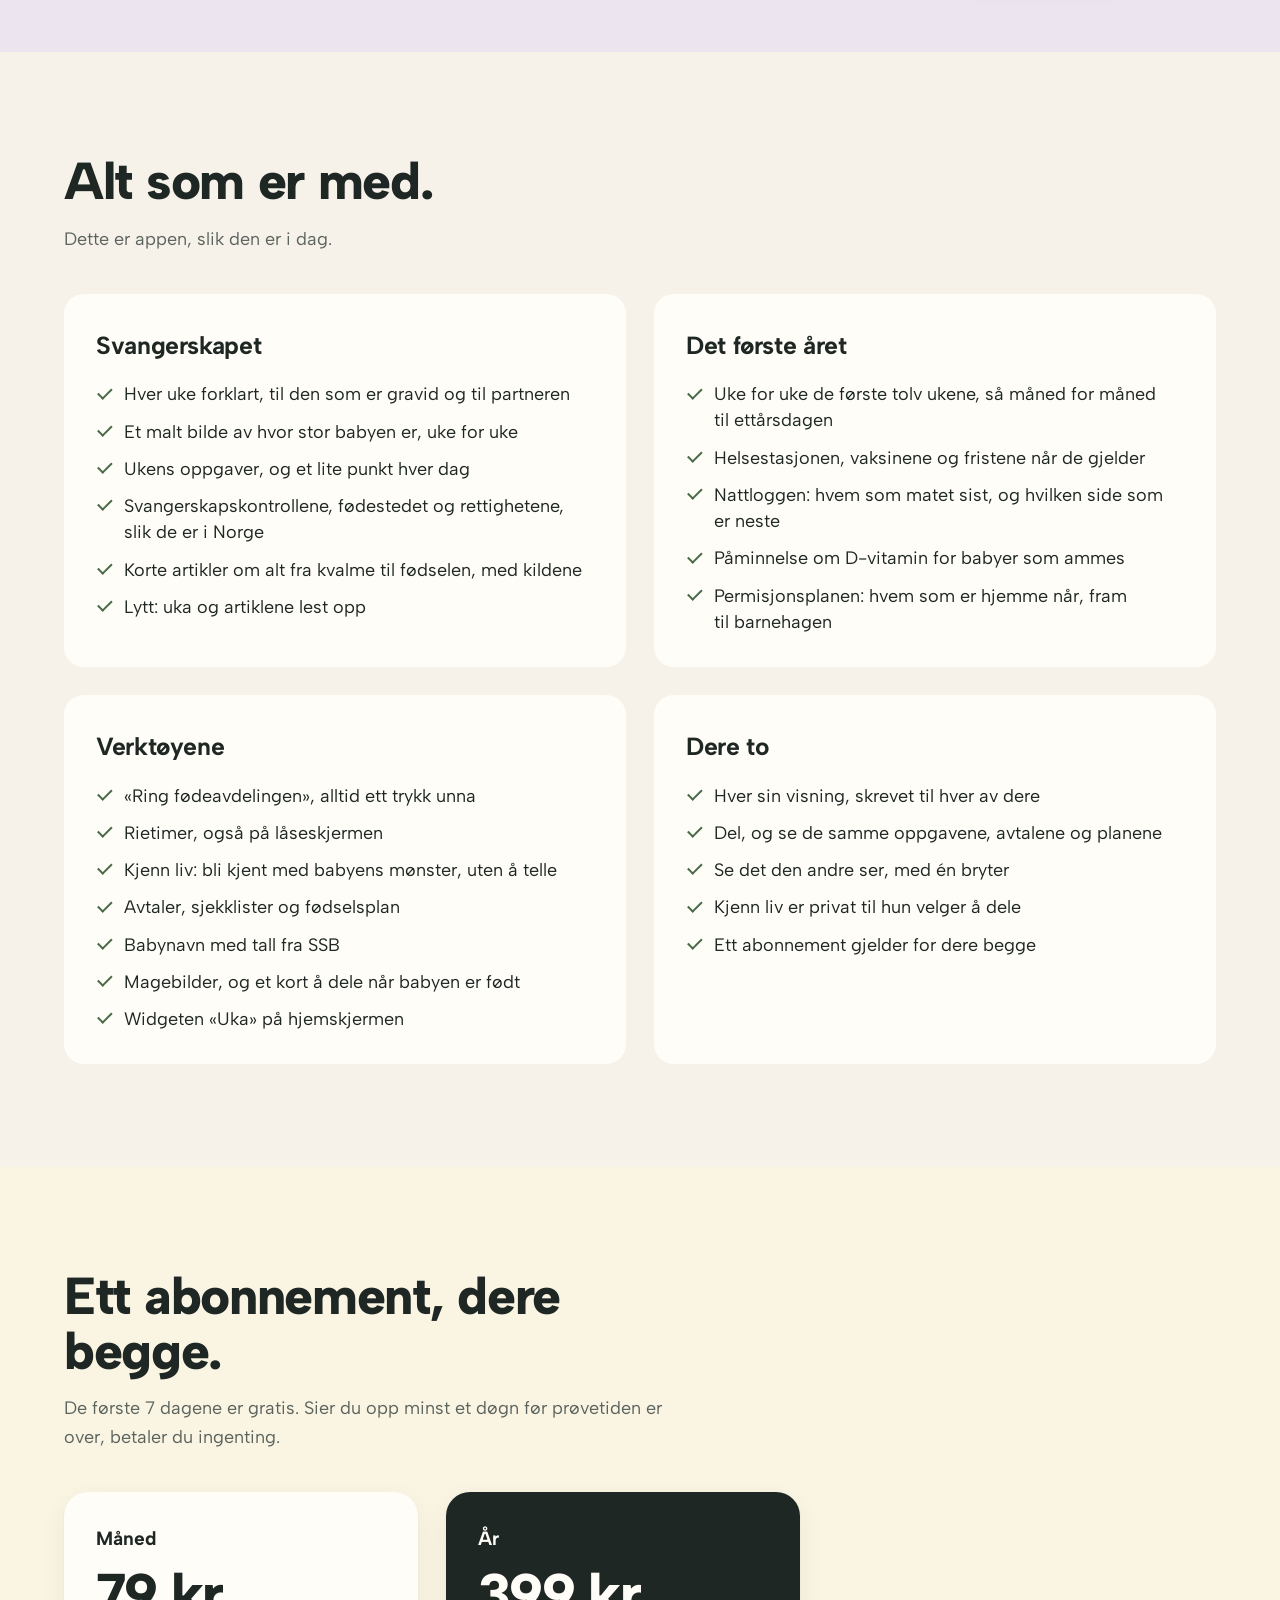
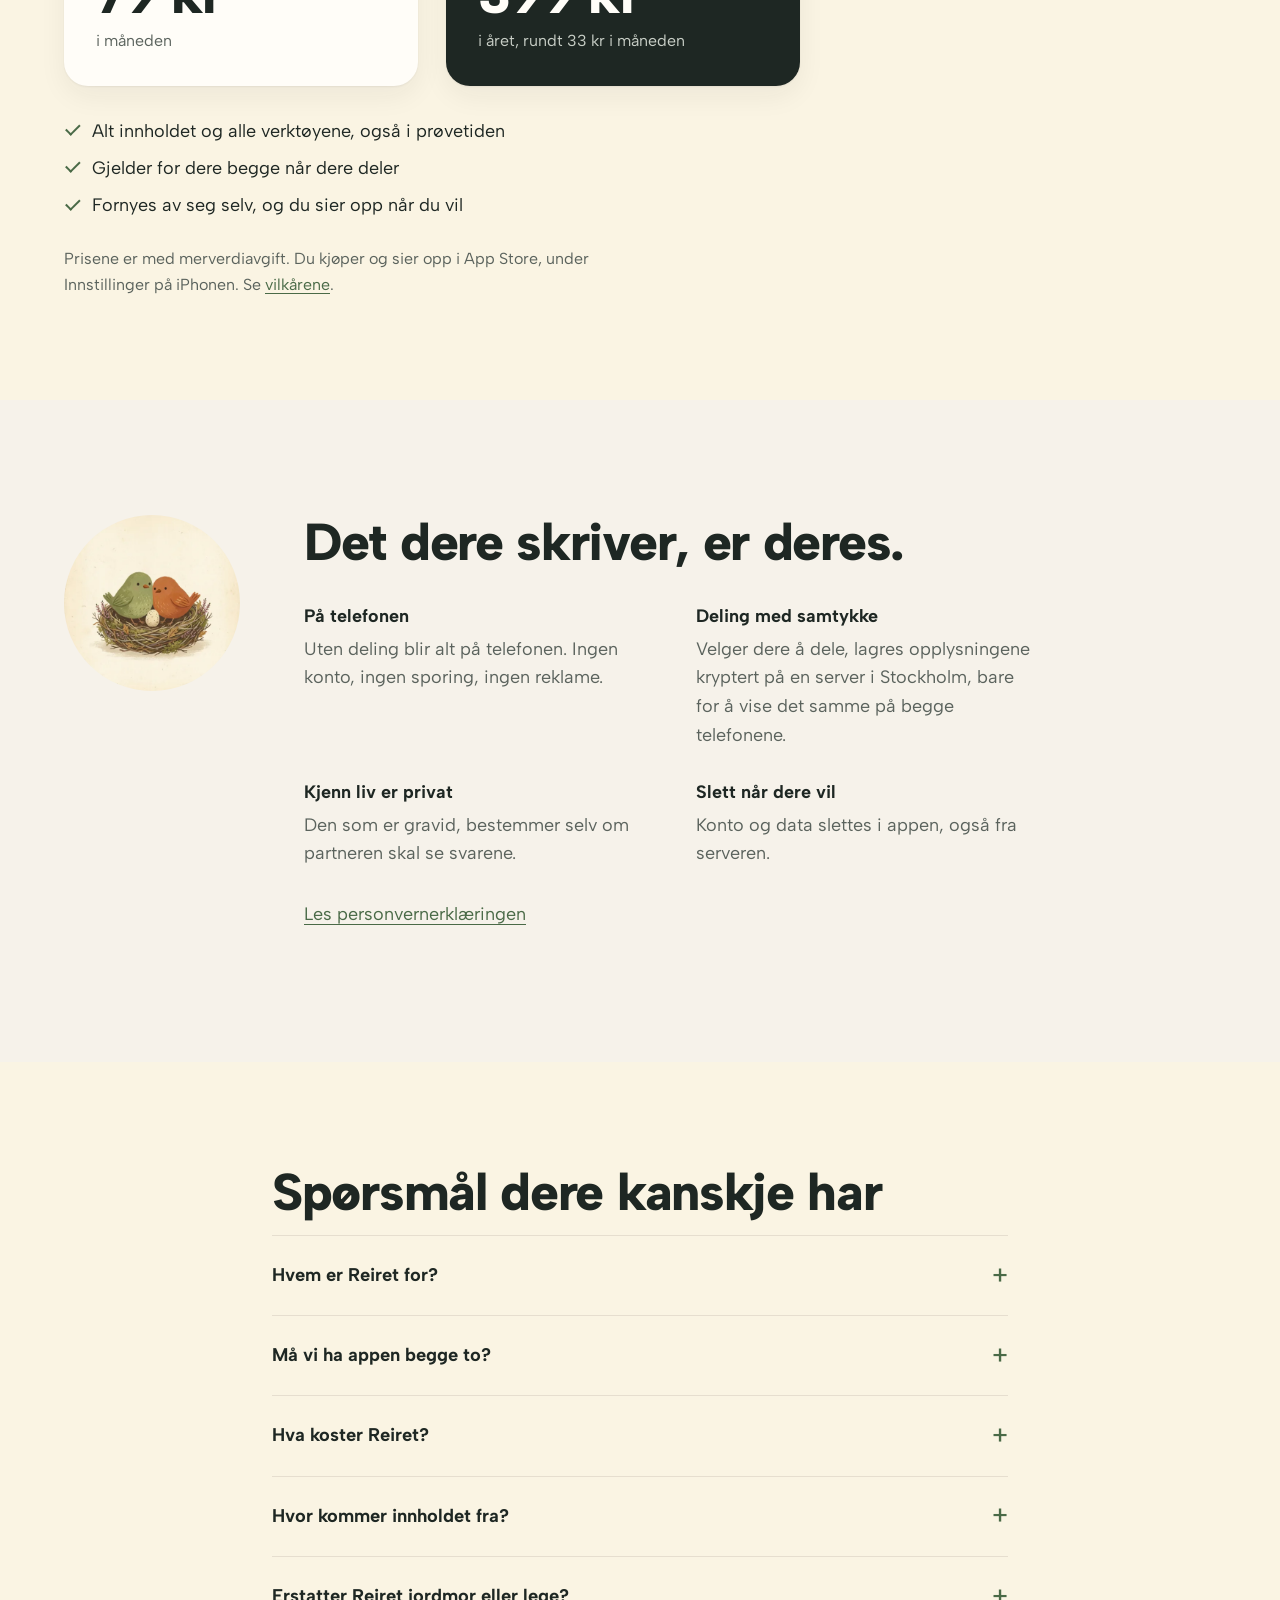
==== commit da72b5df: "Publiser nettsiden 2026-10-31" ====
--- a/app/index.html
+++ b/app/index.html
@@ -33,7 +33,7 @@
   <article class="side">
     <h1>Last ned Reiret</h1>
     <p class="ingress">For kommende fedre og partnere, gjennom svangerskapet og det første året.</p>
-    <p class="hent"><a data-ios class="app-store" href="https://apps.apple.com/no/app/reiret/id6817496337"><img src="/bilder/app-store.svg" width="120" height="40" alt="Last ned fra App Store"></a><span class="merke-play"><img src="/bilder/google-play.png" width="646" height="192" alt="Last ned på Google Play"><small>Kommer snart</small></span></p>
+    <p class="hent"><a data-ios class="app-store" href="https://apps.apple.com/no/app/reiret/id6817496337"><img src="/bilder/app-store.svg" width="120" height="40" alt="Last ned fra App Store"></a><a data-android class="merke-play" href="https://play.google.com/store/apps/details?id=no.fosselien.reiret"><img src="/bilder/google-play.png" width="646" height="192" alt="Last ned på Google Play"></a></p>
     <p><a data-annet href="/">Les mer om Reiret</a></p>
   </article>
   <script type="module" src="/app.js"></script>
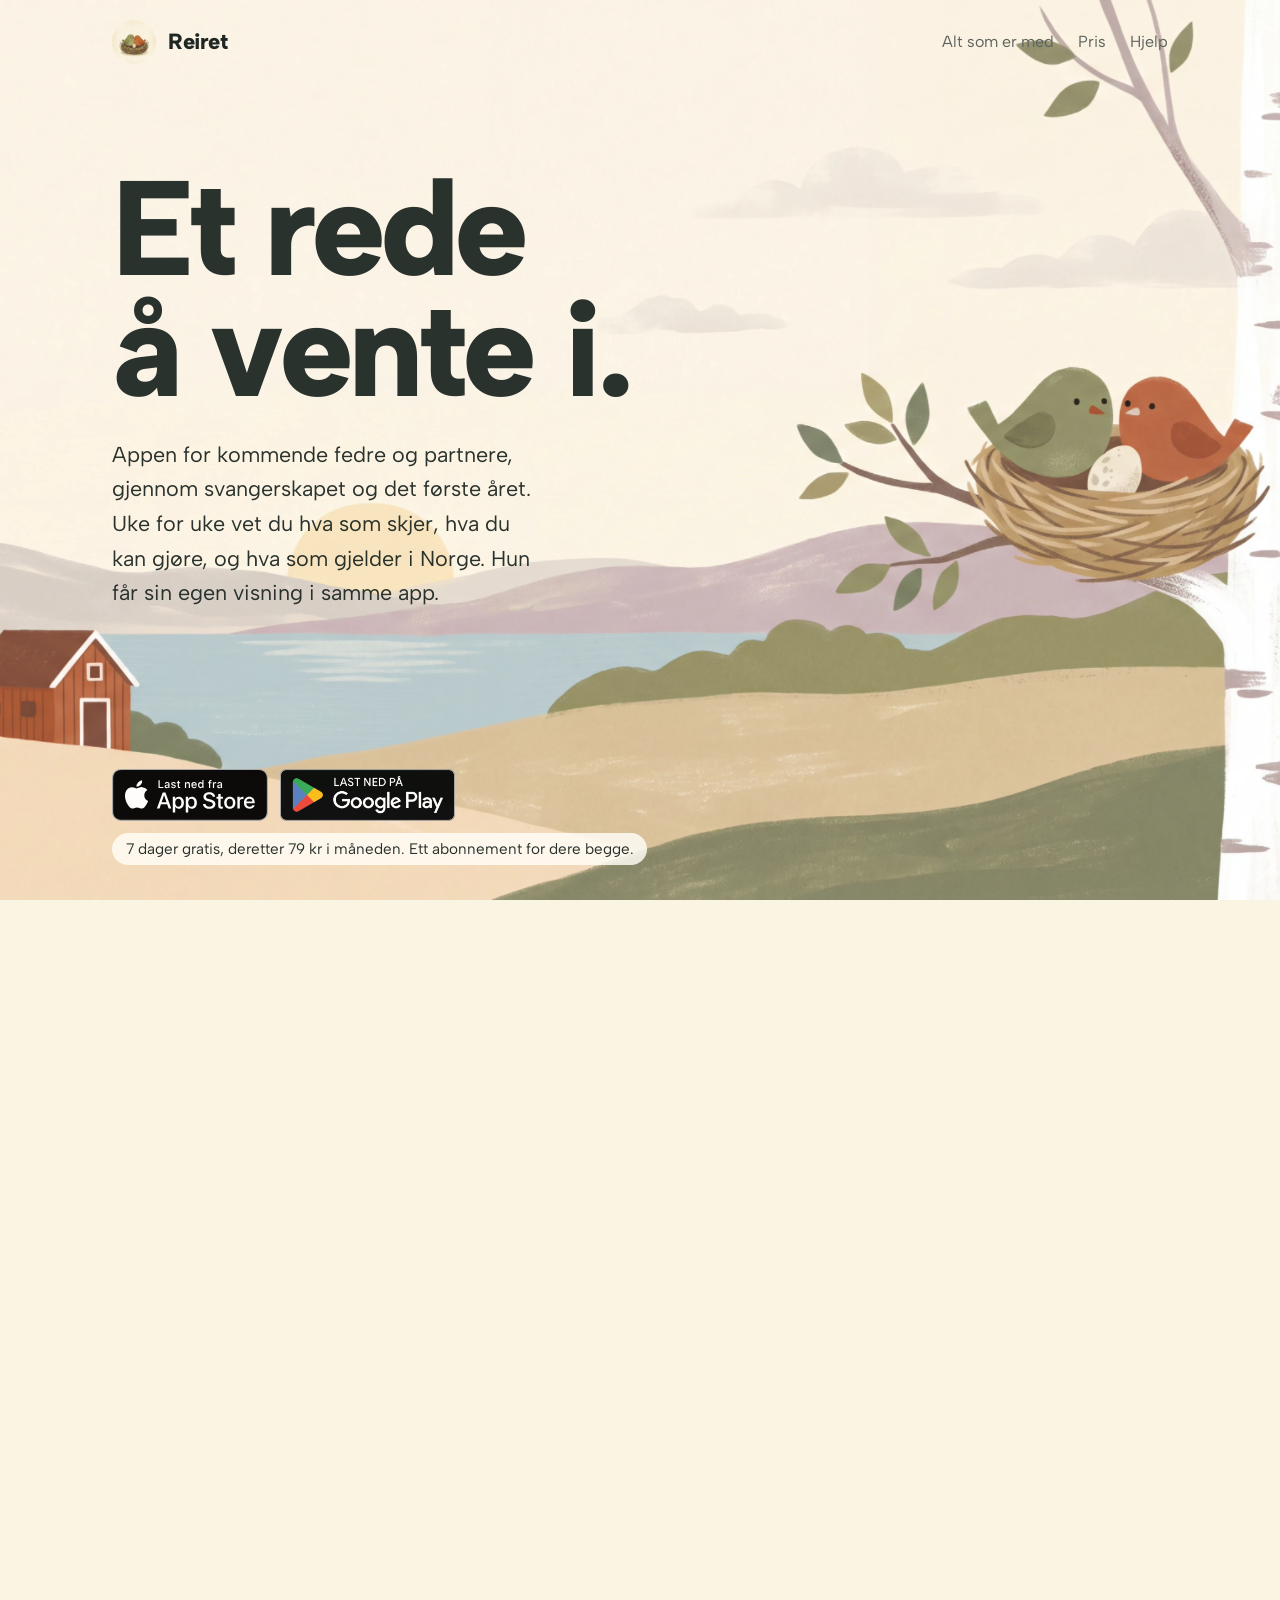
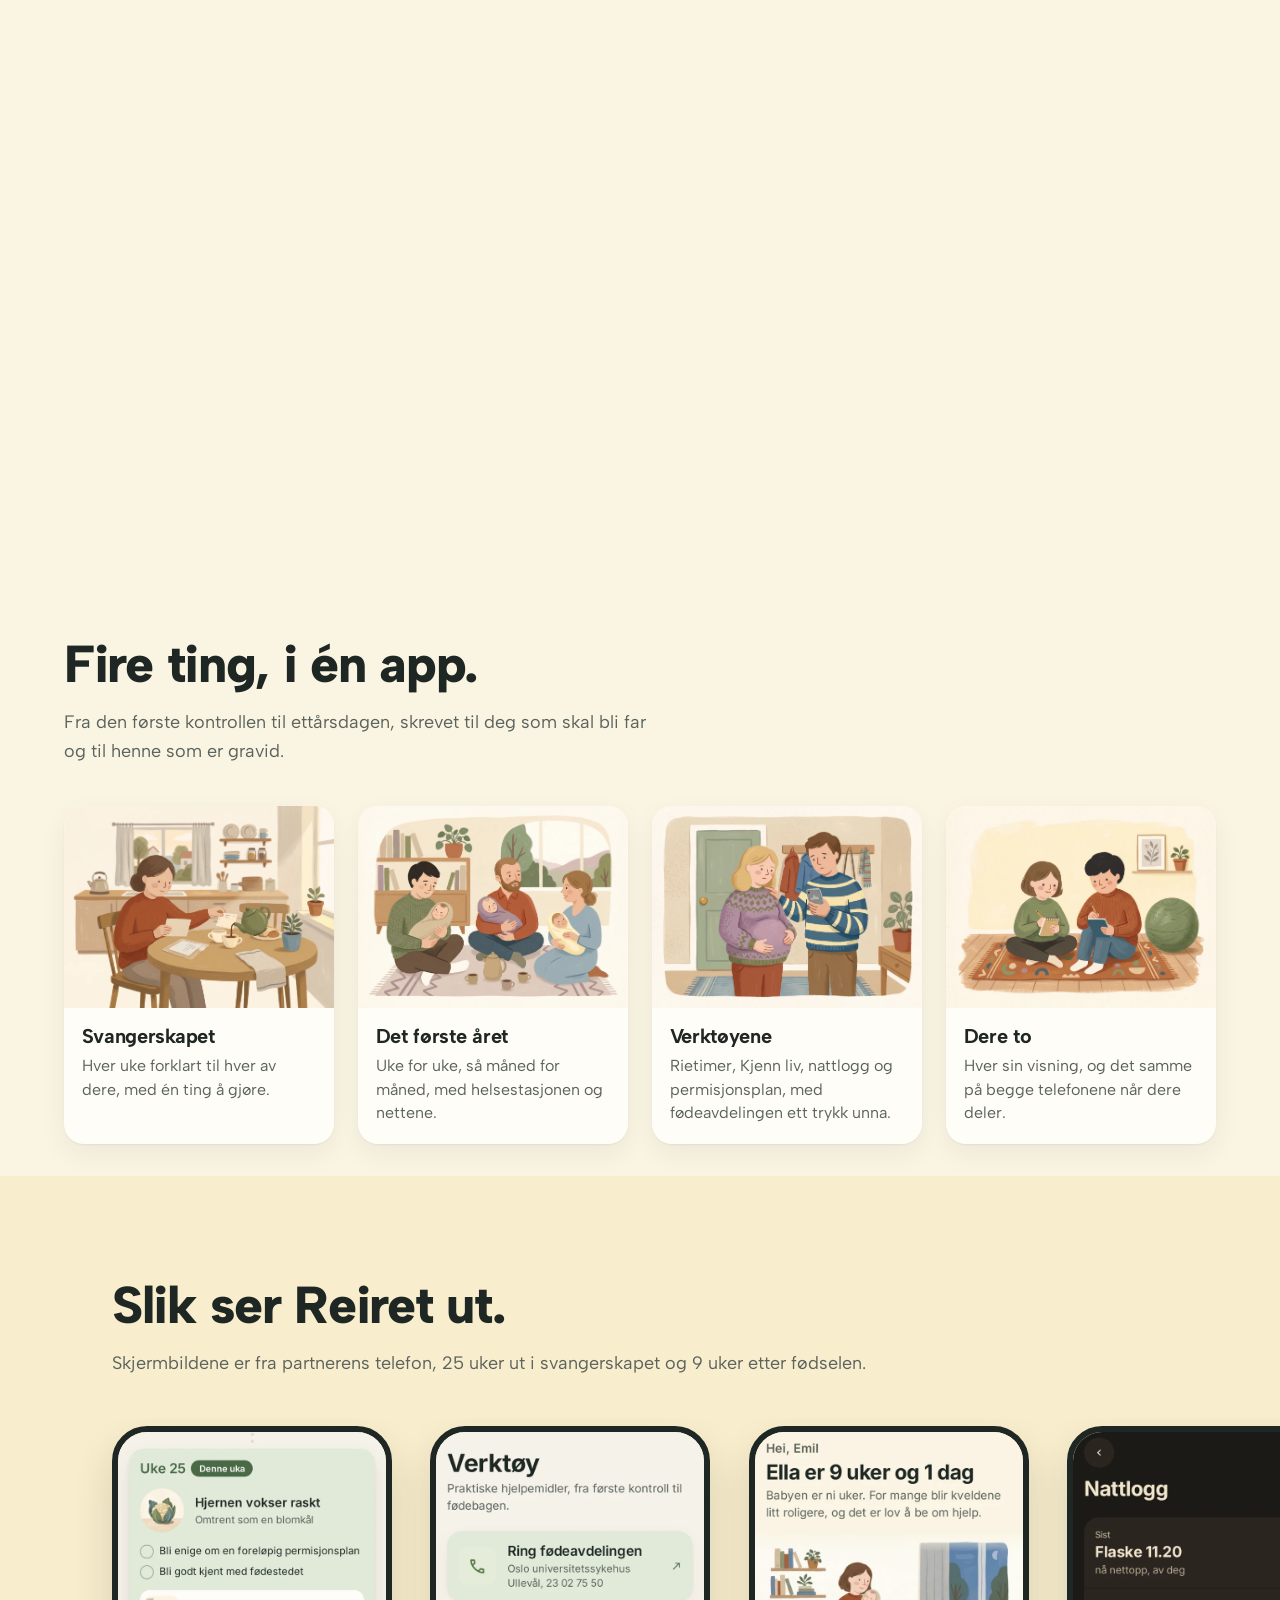
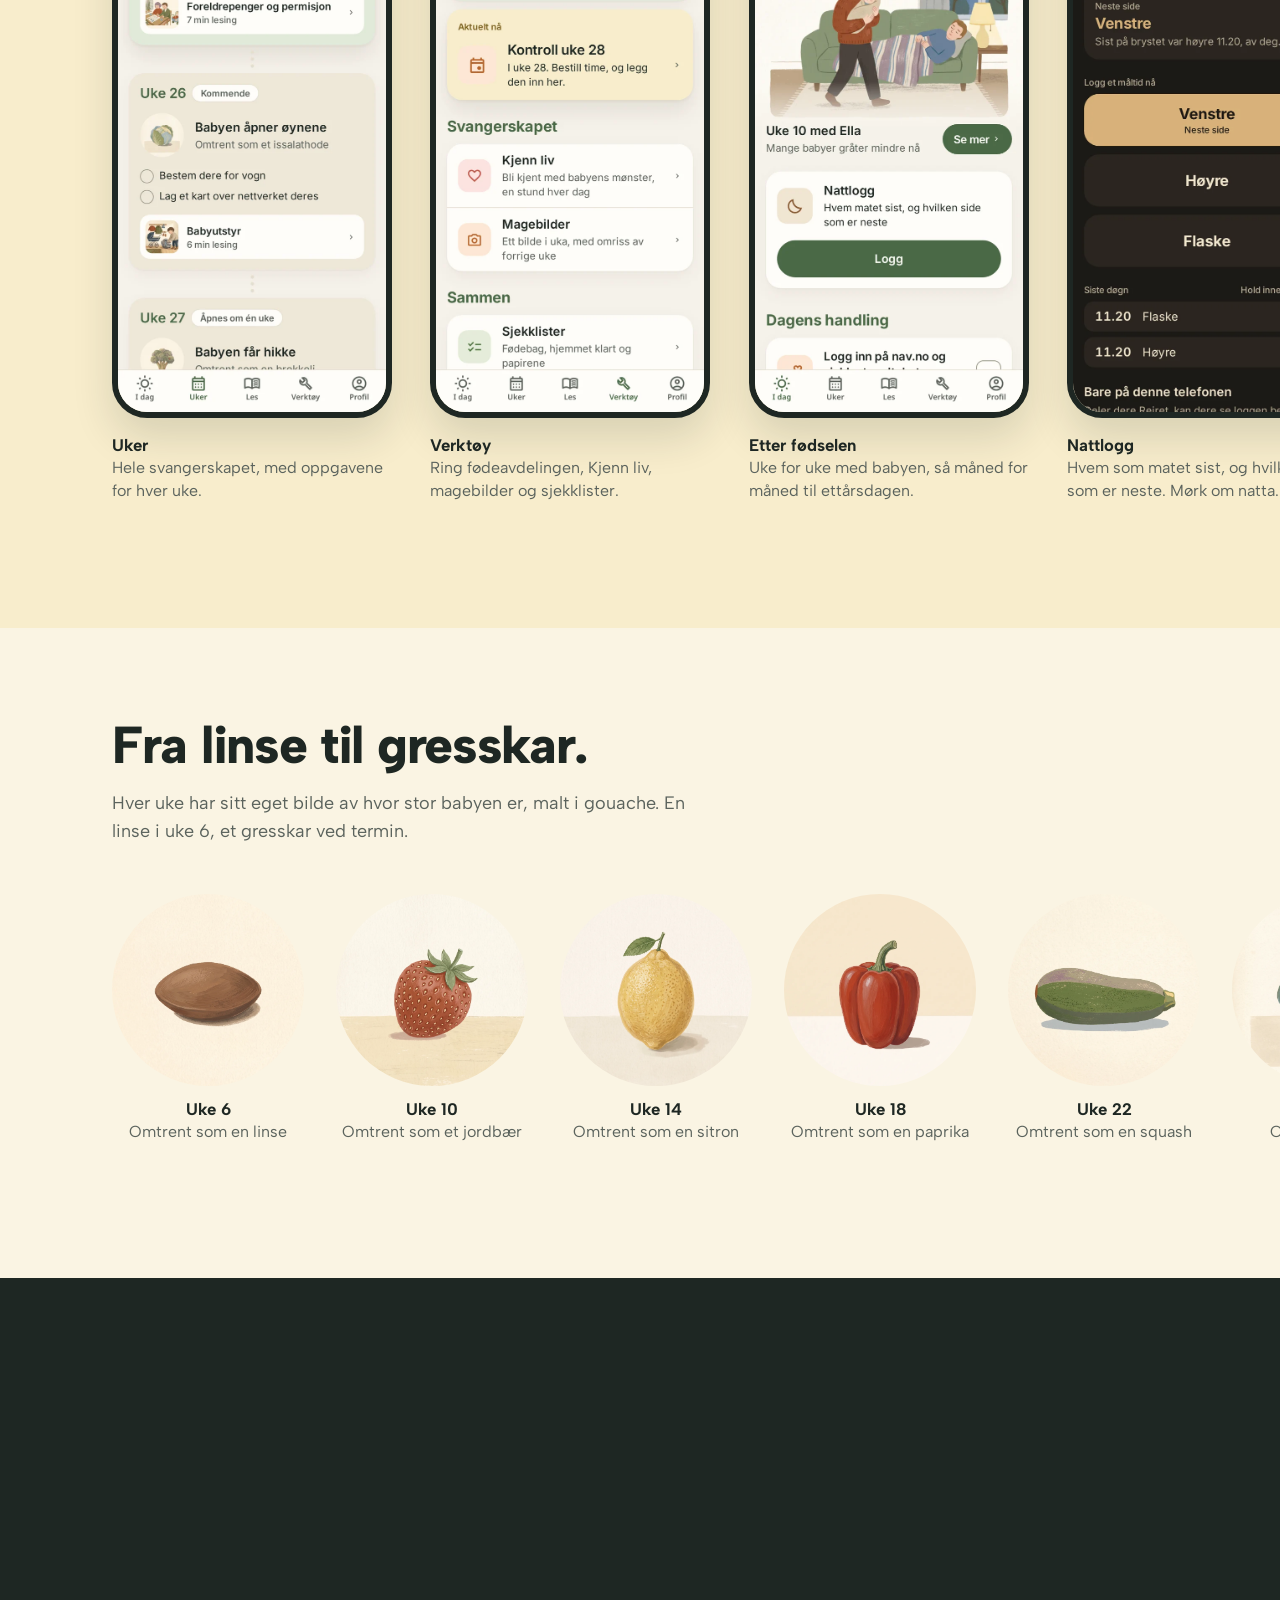
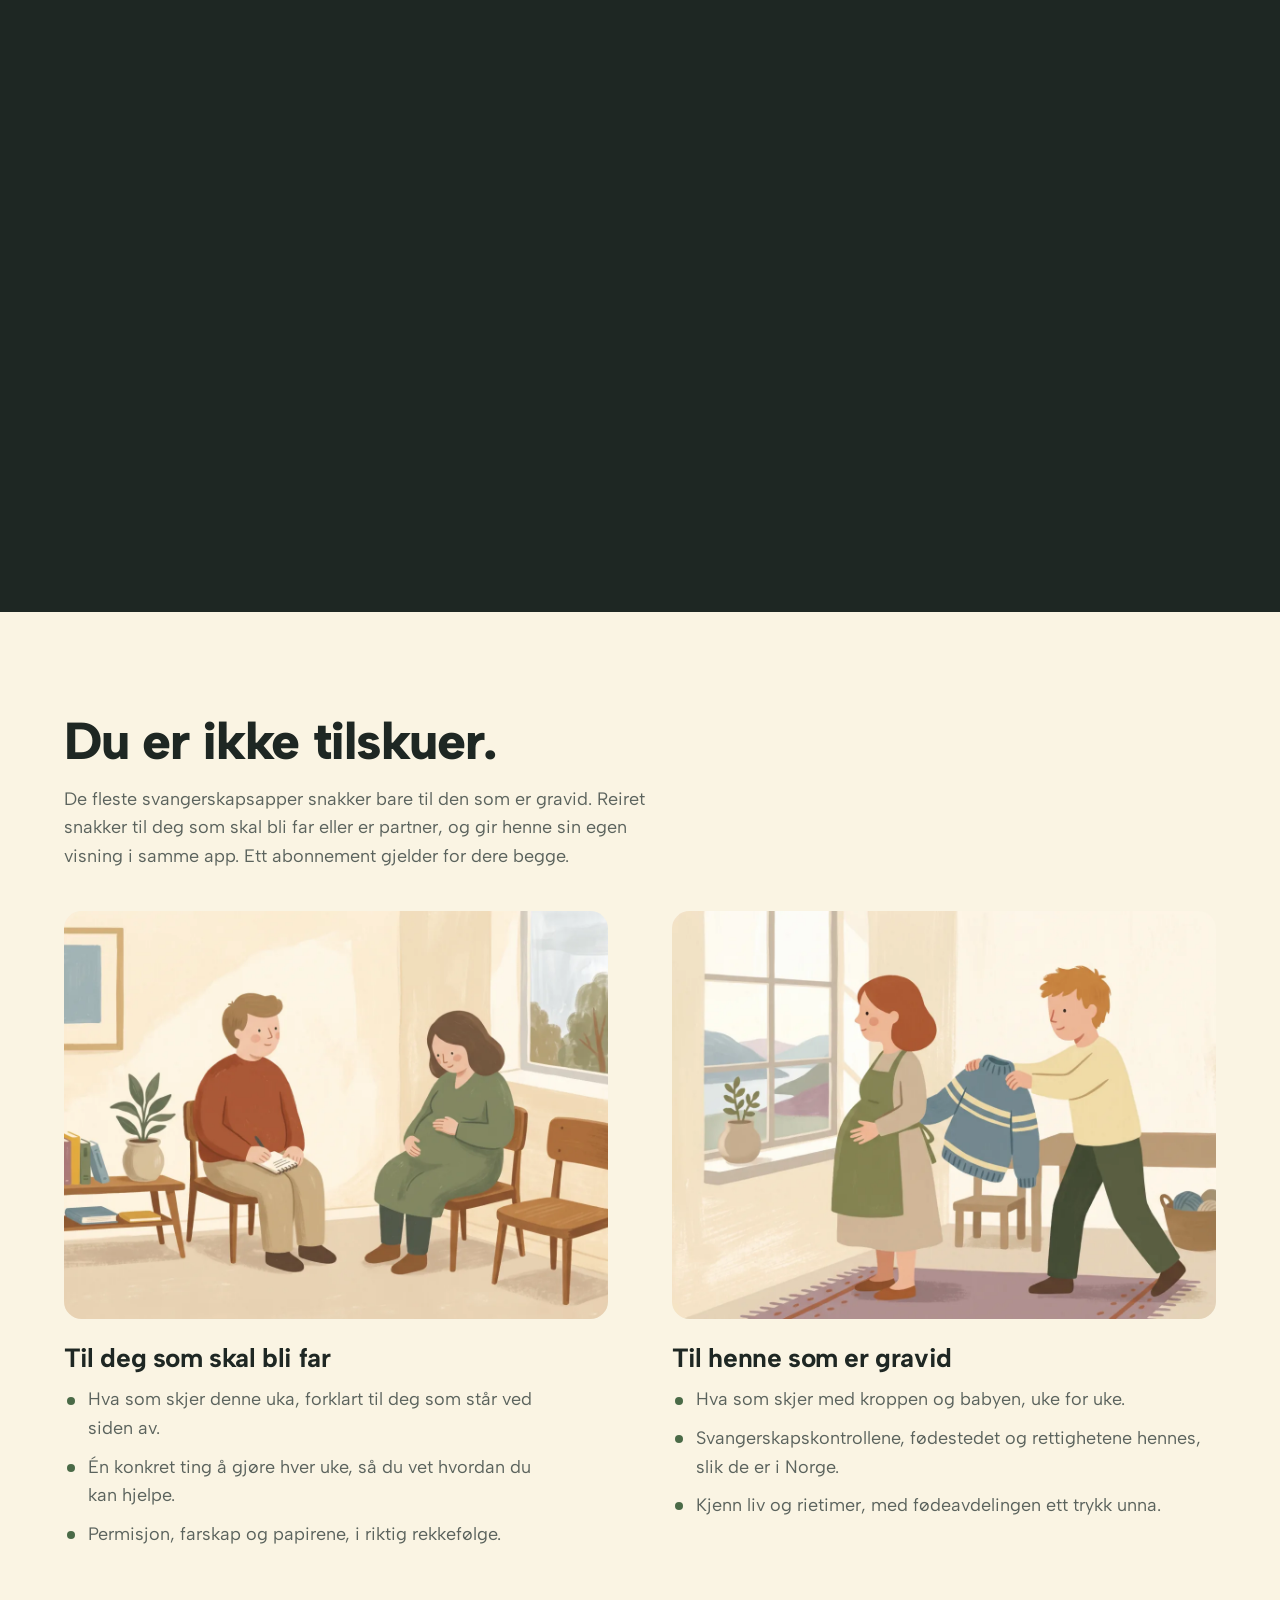
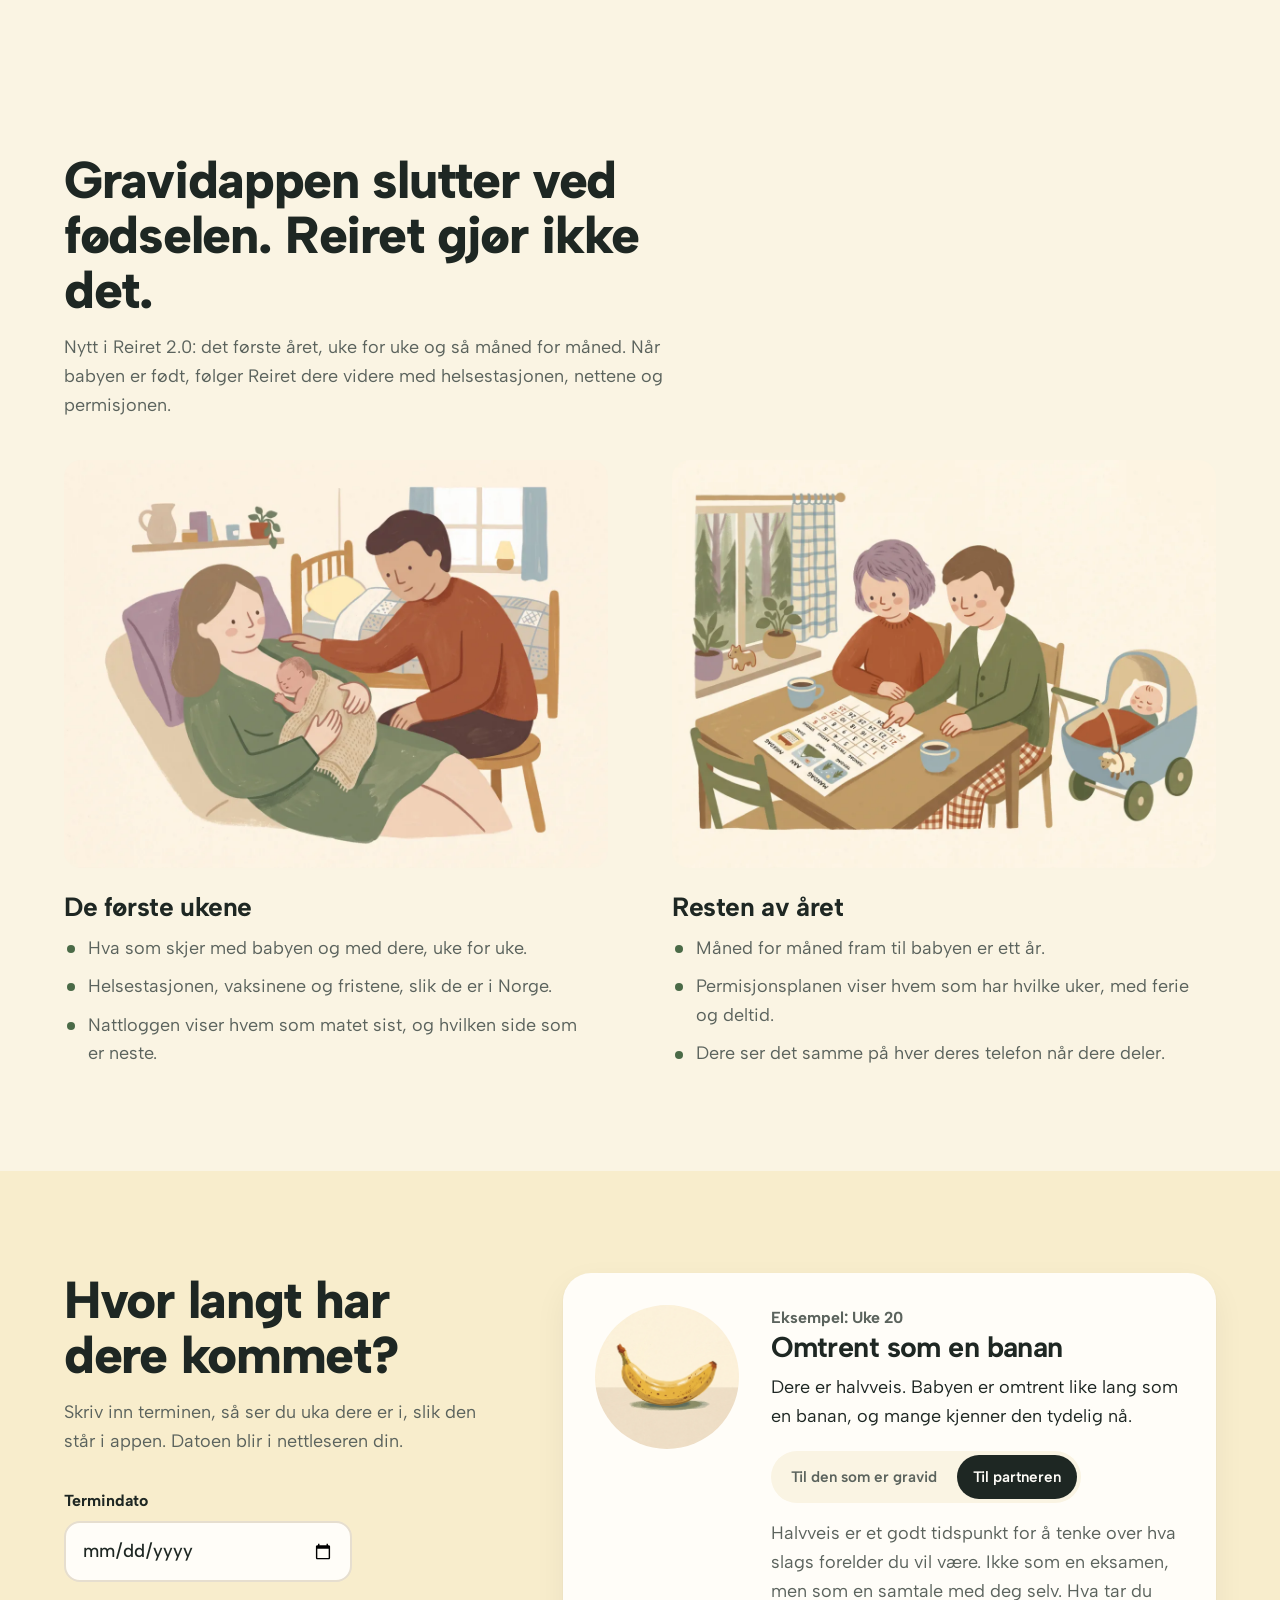
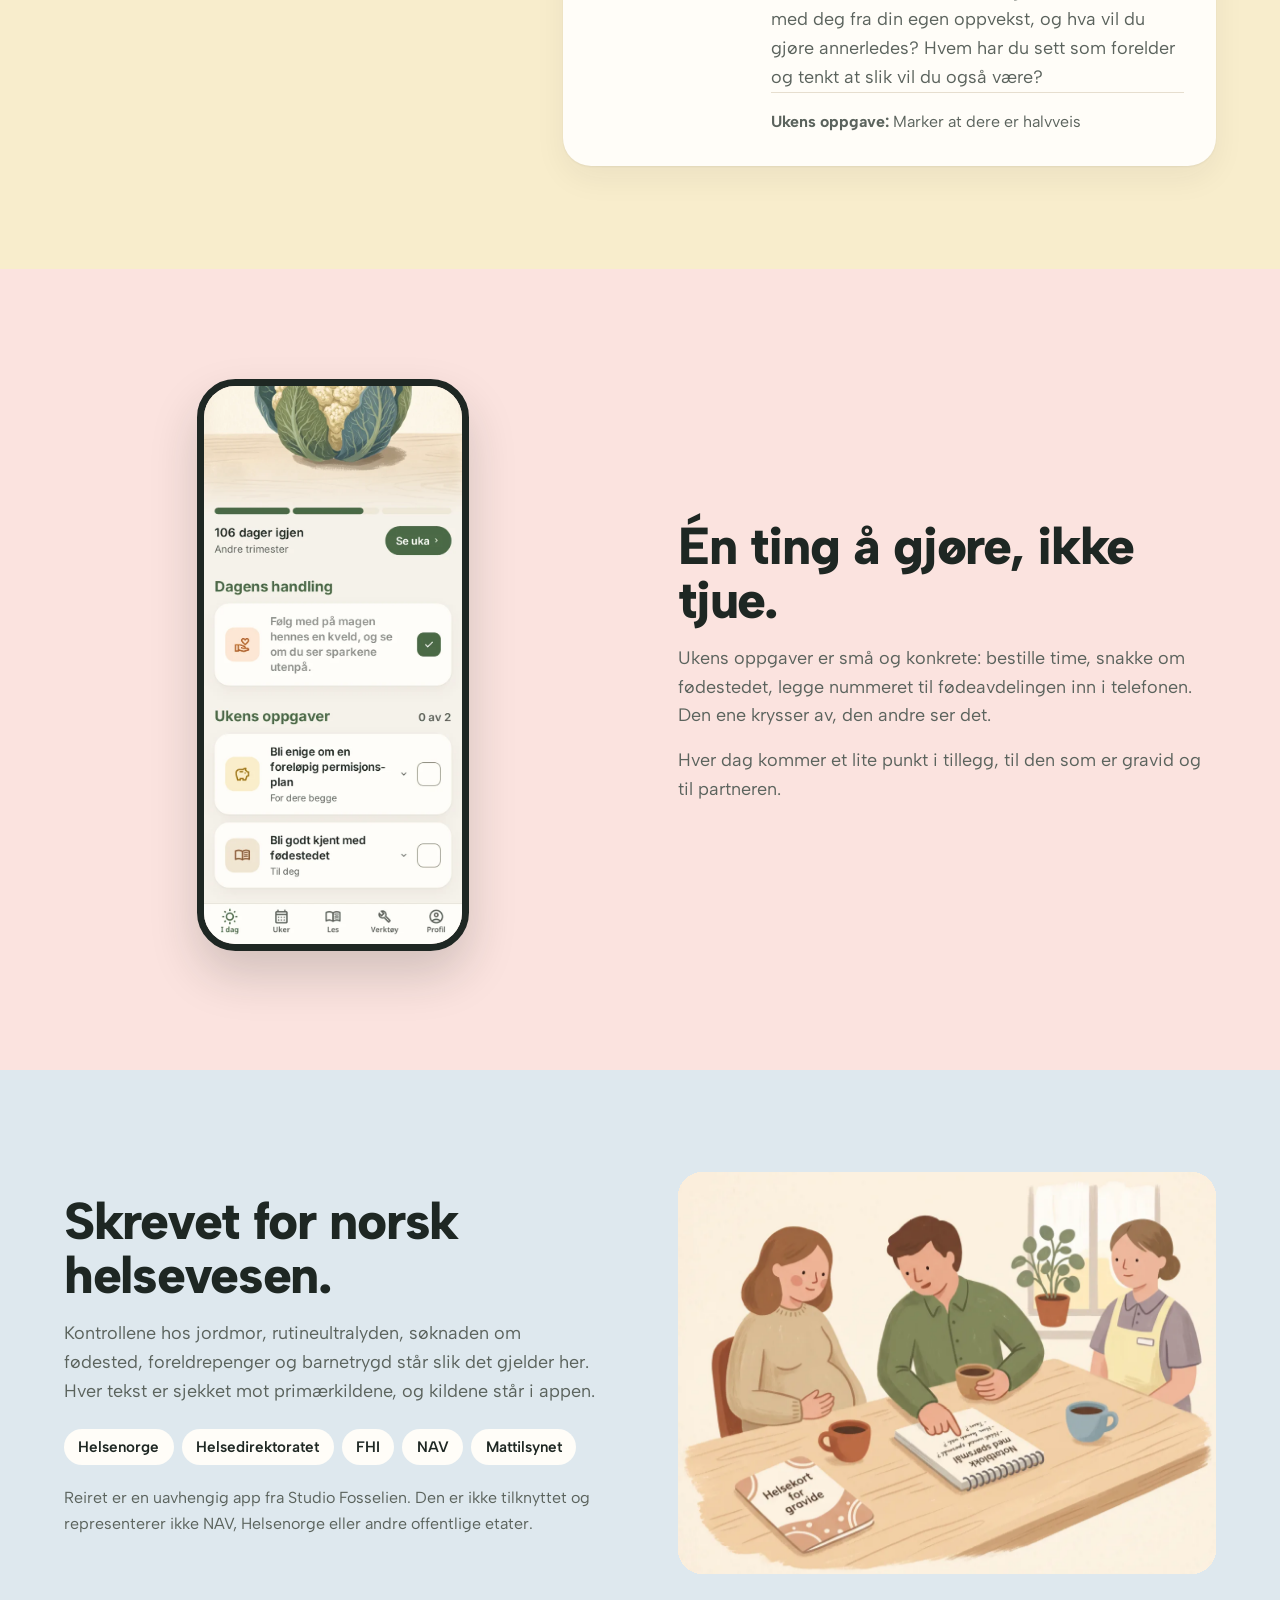
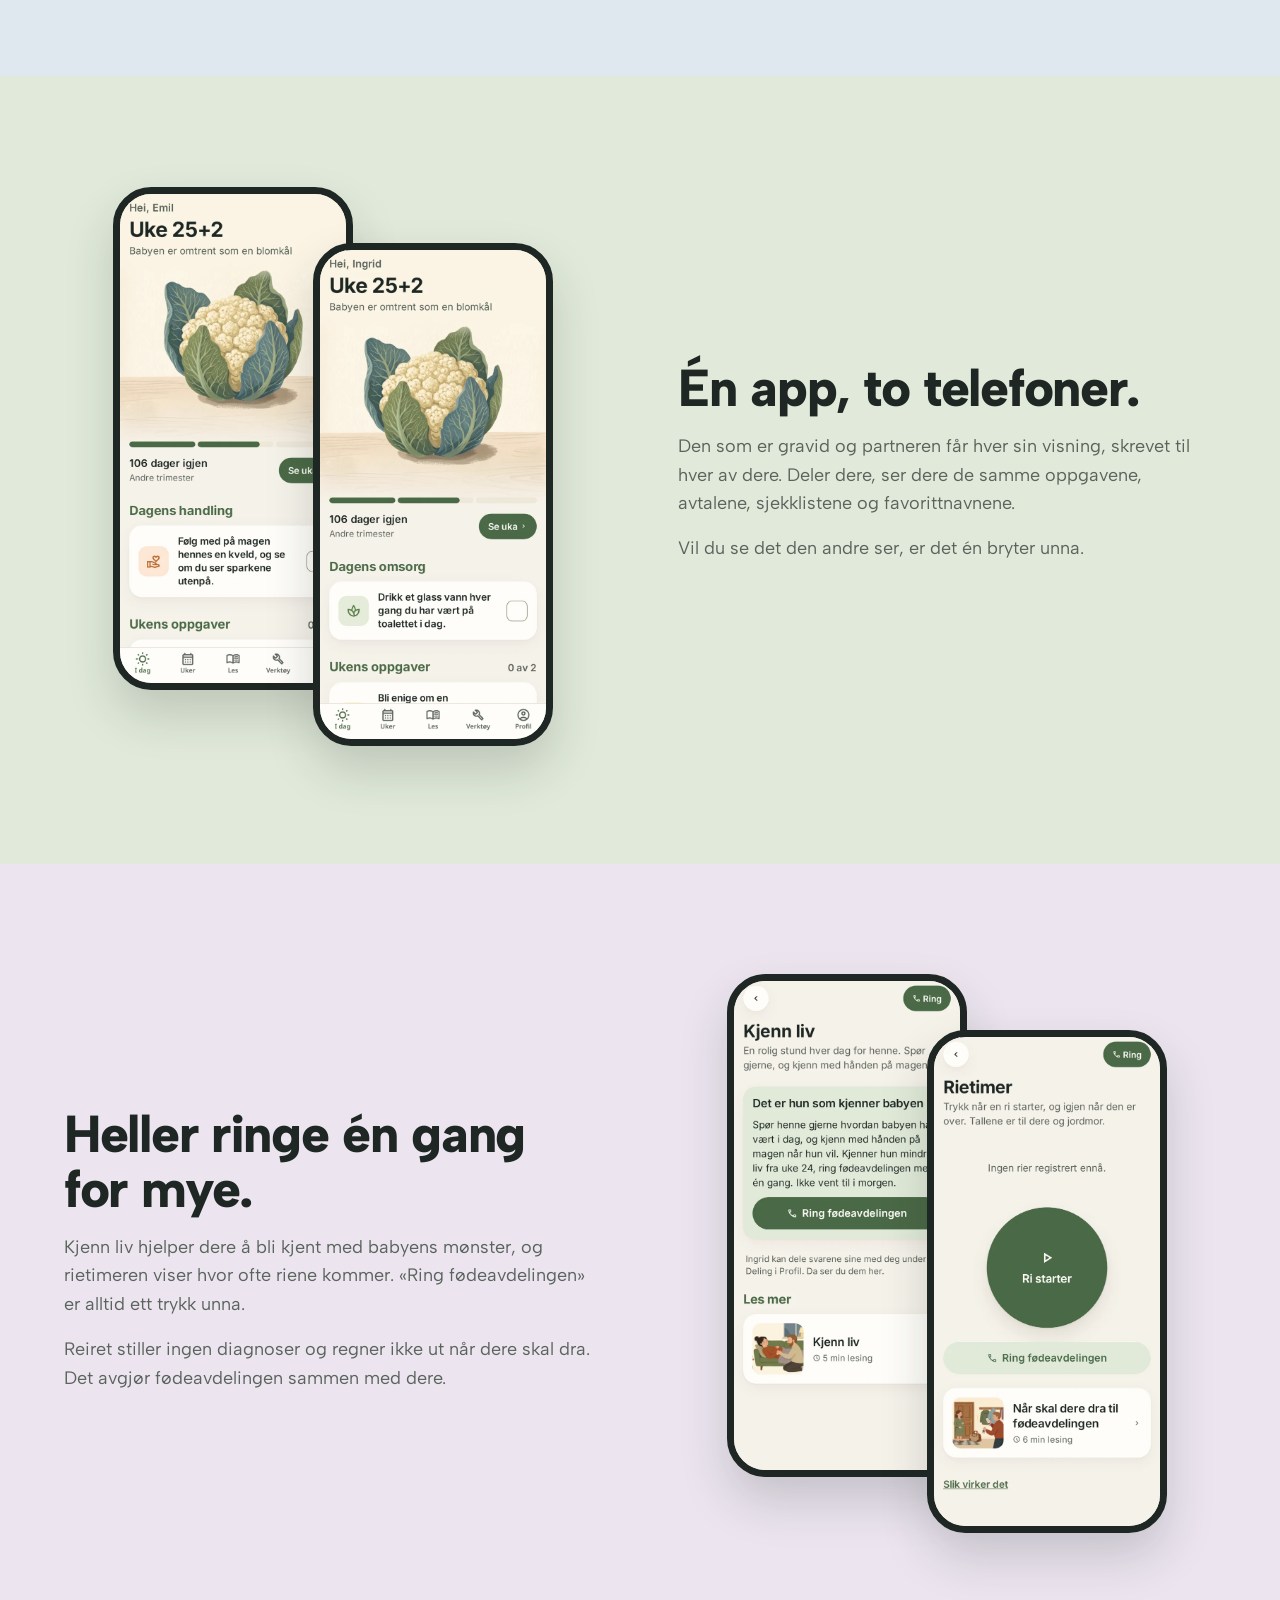
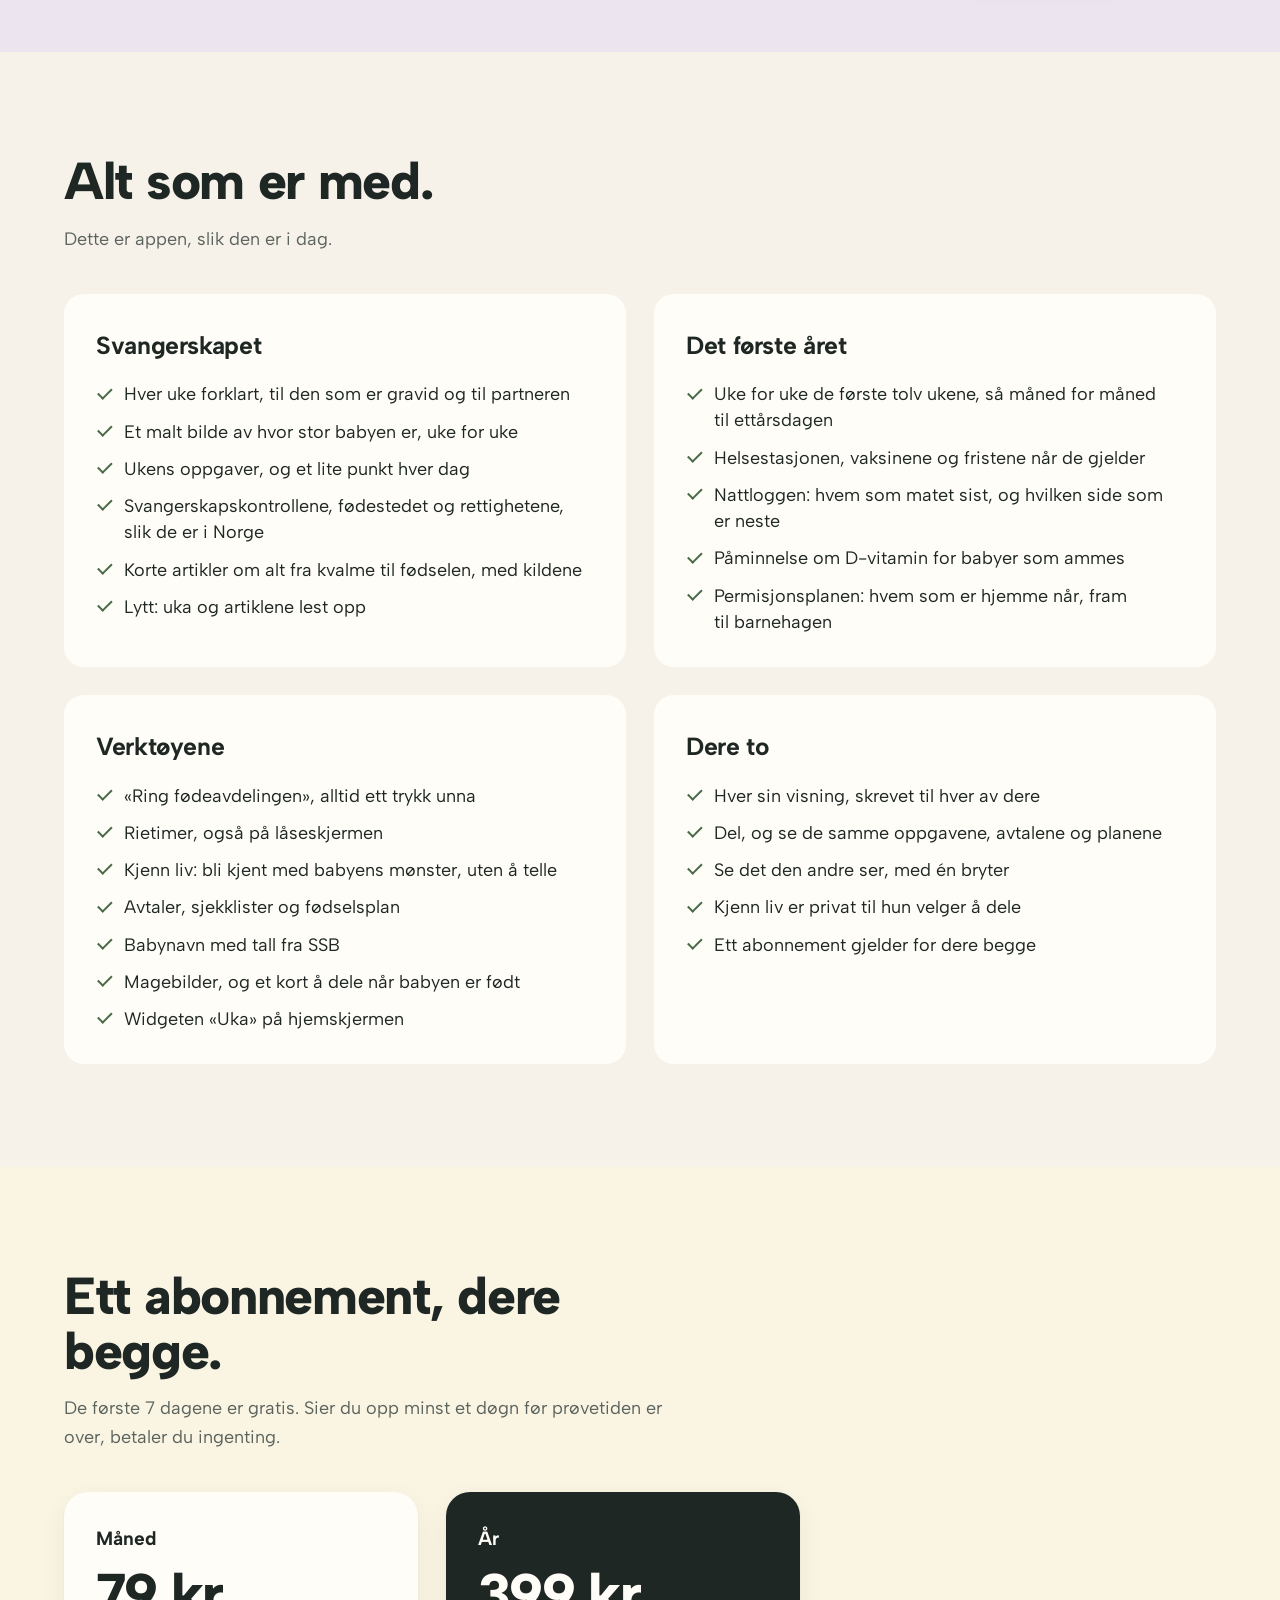
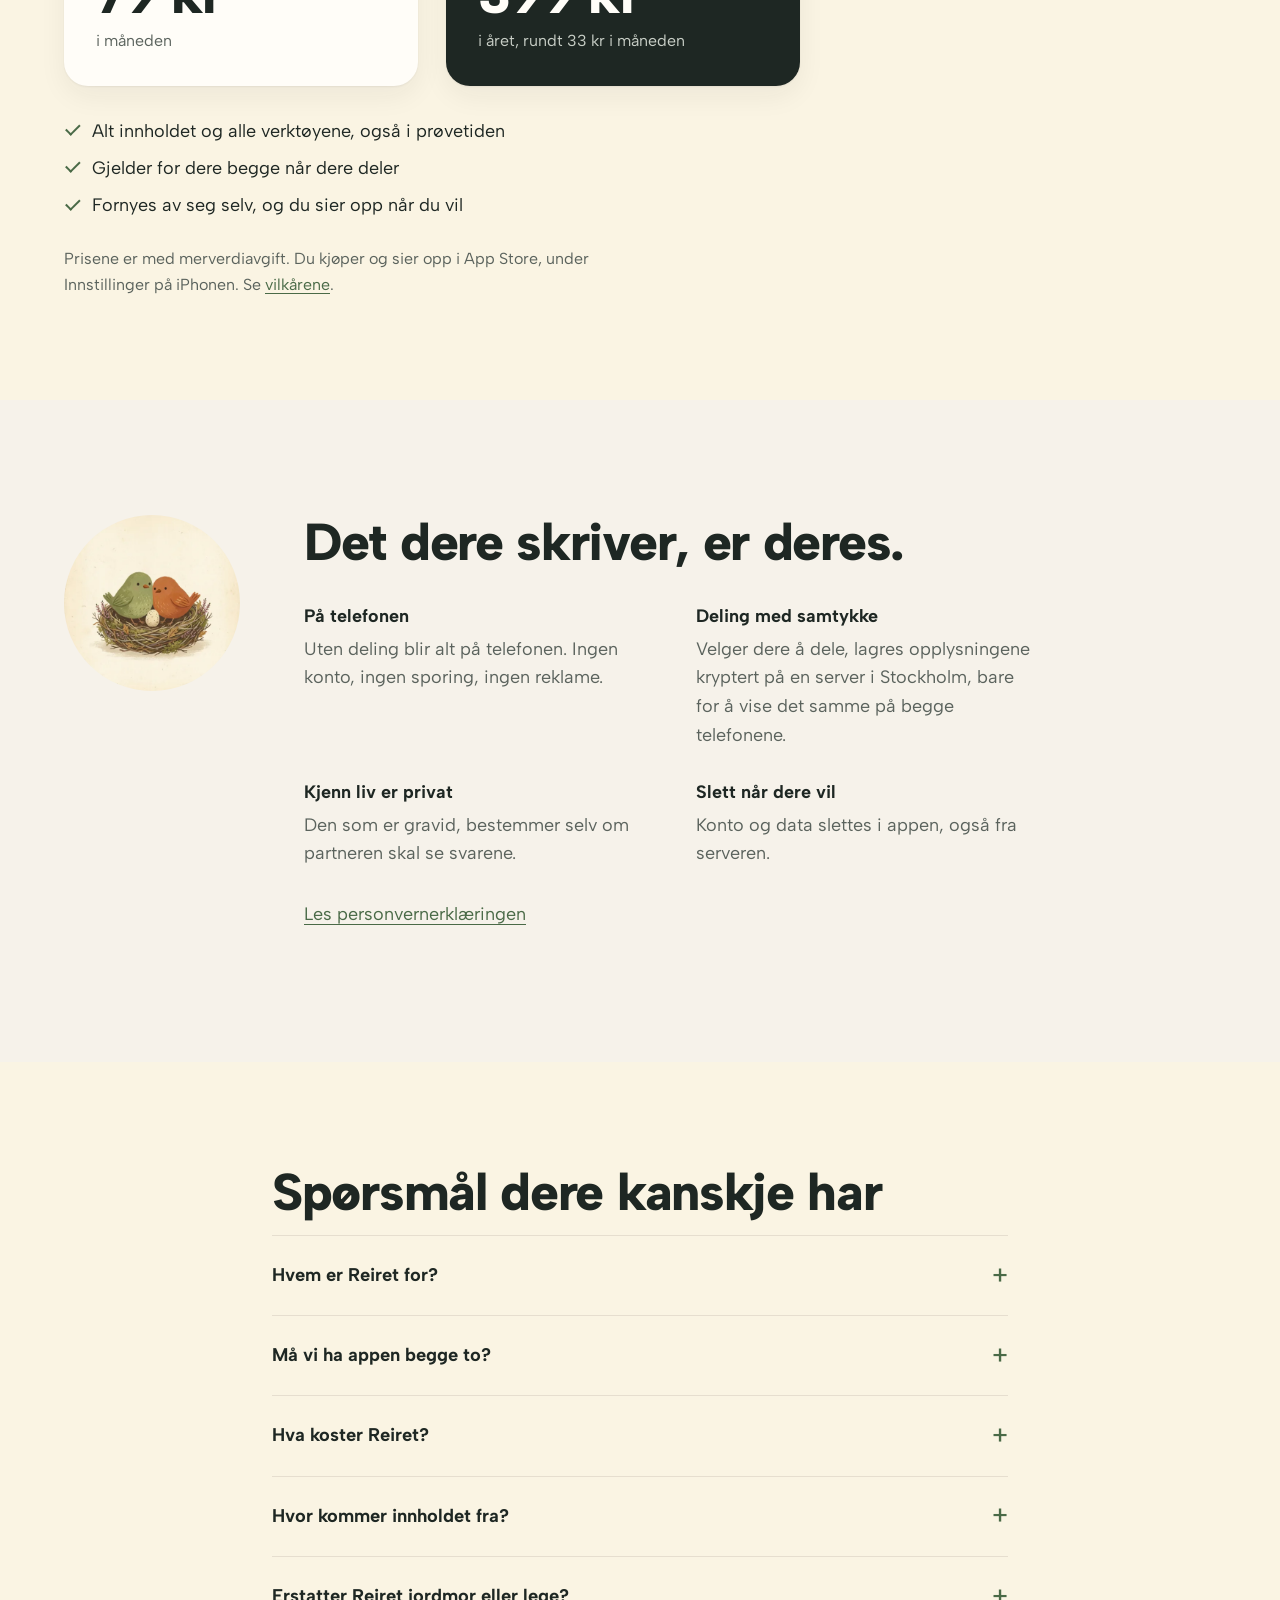
==== commit c7585694: "Publiser nettsiden 2026-11-12" ====
--- a/app/index.html
+++ b/app/index.html
@@ -44,7 +44,6 @@
     <nav aria-label="Bunnmeny"><a href="/personvern/">Personvern</a><a href="/vilkar/">Vilkår</a><a href="/hjelp/">Hjelp</a><a href="/slett/">Slett data</a></nav>
     <div class="sosialt">
       <a href="https://www.tiktok.com/@studio.fosselien" rel="noopener" aria-label="Reiret på TikTok"><svg viewBox="0 0 24 24" width="18" height="18" aria-hidden="true" focusable="false"><path fill="currentColor" d="M12.525.02c1.31-.02 2.61-.01 3.91-.02.08 1.53.63 3.09 1.75 4.17 1.12 1.11 2.7 1.62 4.24 1.79v4.03c-1.44-.05-2.89-.35-4.2-.97-.57-.26-1.1-.59-1.62-.93-.01 2.92.01 5.84-.02 8.75-.08 1.4-.54 2.79-1.35 3.94-1.31 1.92-3.58 3.17-5.91 3.21-1.43.08-2.86-.31-4.08-1.03-2.02-1.19-3.44-3.37-3.65-5.71-.02-.5-.03-1-.01-1.49.18-1.9 1.12-3.72 2.58-4.96 1.66-1.44 3.98-2.13 6.15-1.72.02 1.48-.04 2.96-.04 4.44-.99-.32-2.15-.23-3.02.37-.63.41-1.11 1.04-1.36 1.75-.21.51-.15 1.07-.14 1.61.24 1.64 1.82 3.02 3.5 2.87 1.12-.01 2.19-.66 2.77-1.61.19-.33.4-.67.41-1.06.1-1.79.06-3.57.07-5.36.01-4.03-.01-8.05.02-12.07z"/></svg><span>TikTok</span></a>
-      <a href="https://www.instagram.com/reiretapp/" rel="noopener" aria-label="Reiret på Instagram"><svg viewBox="0 0 24 24" width="18" height="18" aria-hidden="true" focusable="false" fill="none" stroke="currentColor" stroke-width="2" stroke-linecap="round" stroke-linejoin="round"><rect x="3" y="3" width="18" height="18" rx="5"/><circle cx="12" cy="12" r="4"/><circle cx="17.5" cy="6.5" r="1" fill="currentColor" stroke="none"/></svg><span>Instagram</span></a>
       <button type="button" data-del hidden><svg viewBox="0 0 24 24" width="18" height="18" aria-hidden="true" focusable="false" fill="none" stroke="currentColor" stroke-width="2" stroke-linecap="round" stroke-linejoin="round"><path d="M12 3v12"/><path d="m7 8 5-5 5 5"/><path d="M5 12v7a2 2 0 0 0 2 2h10a2 2 0 0 0 2-2v-7"/></svg><span aria-live="polite">Del Reiret</span></button>
     </div>
   </div>
